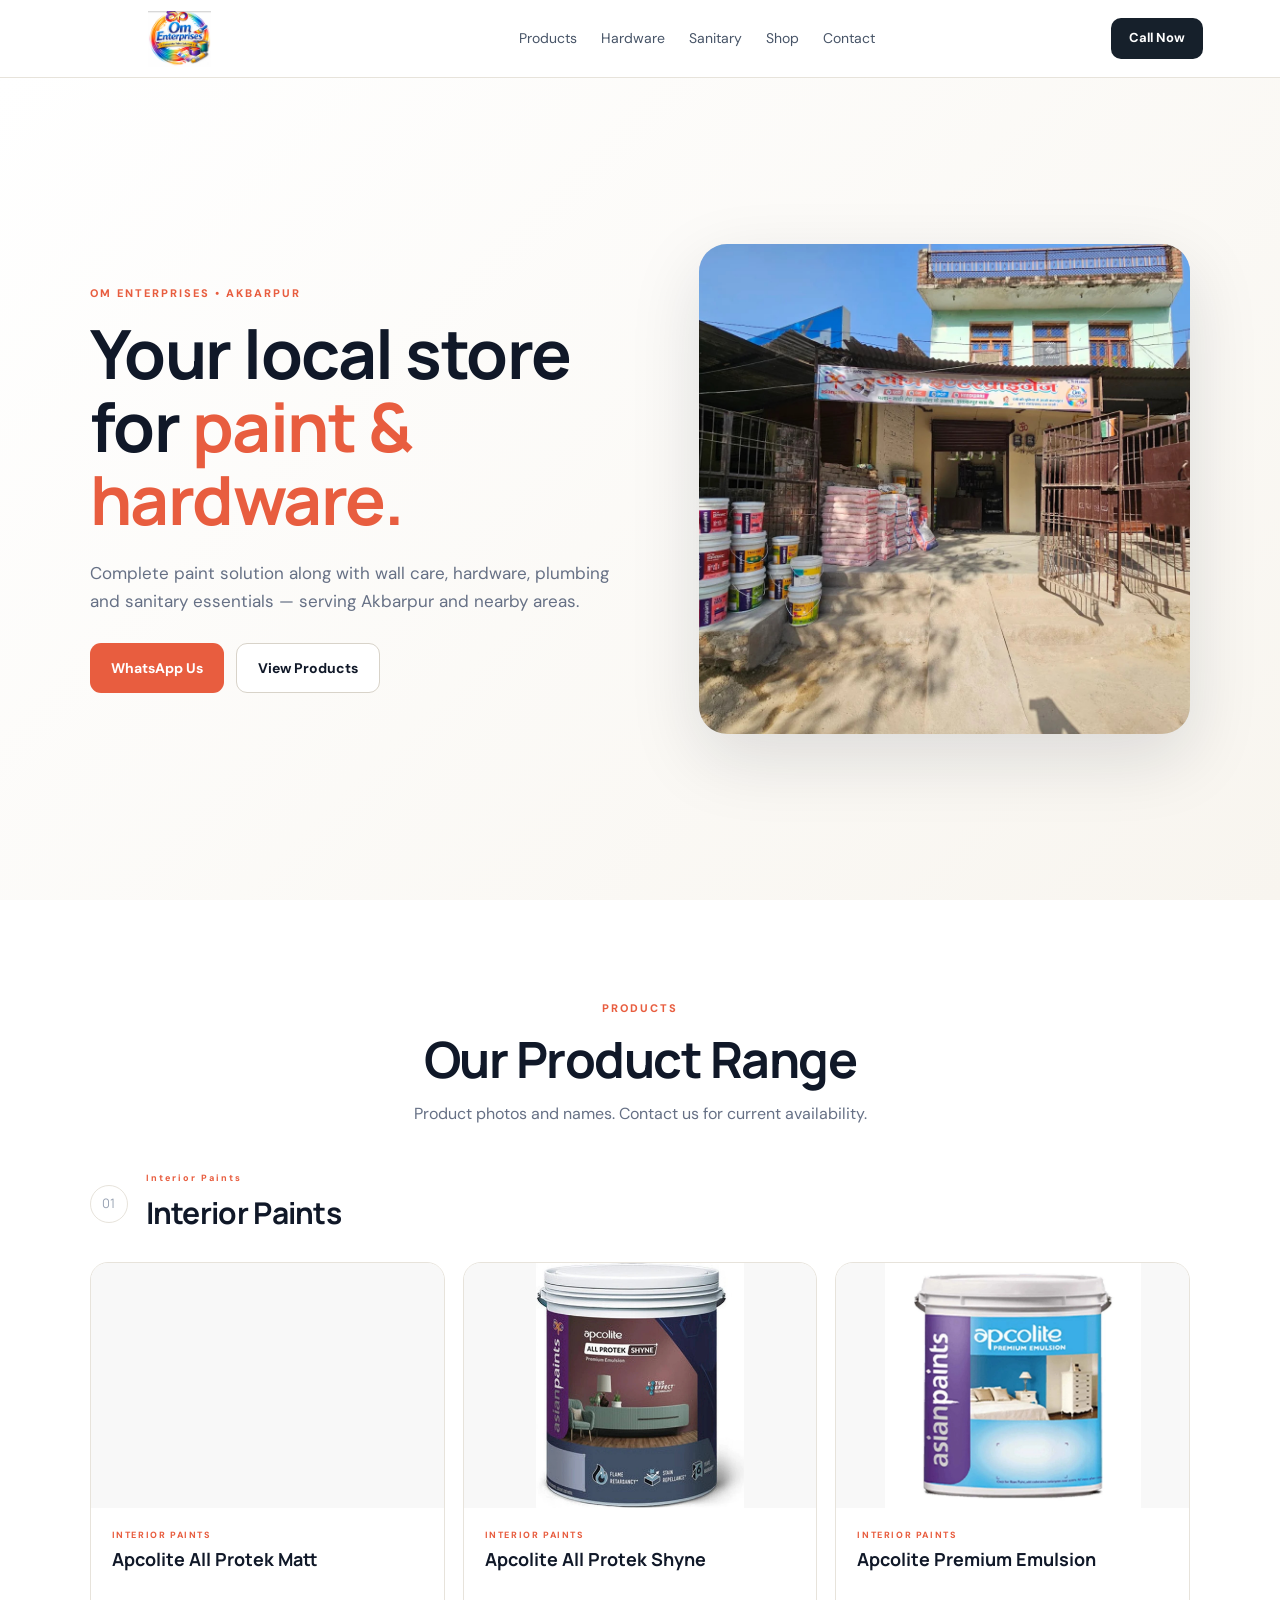
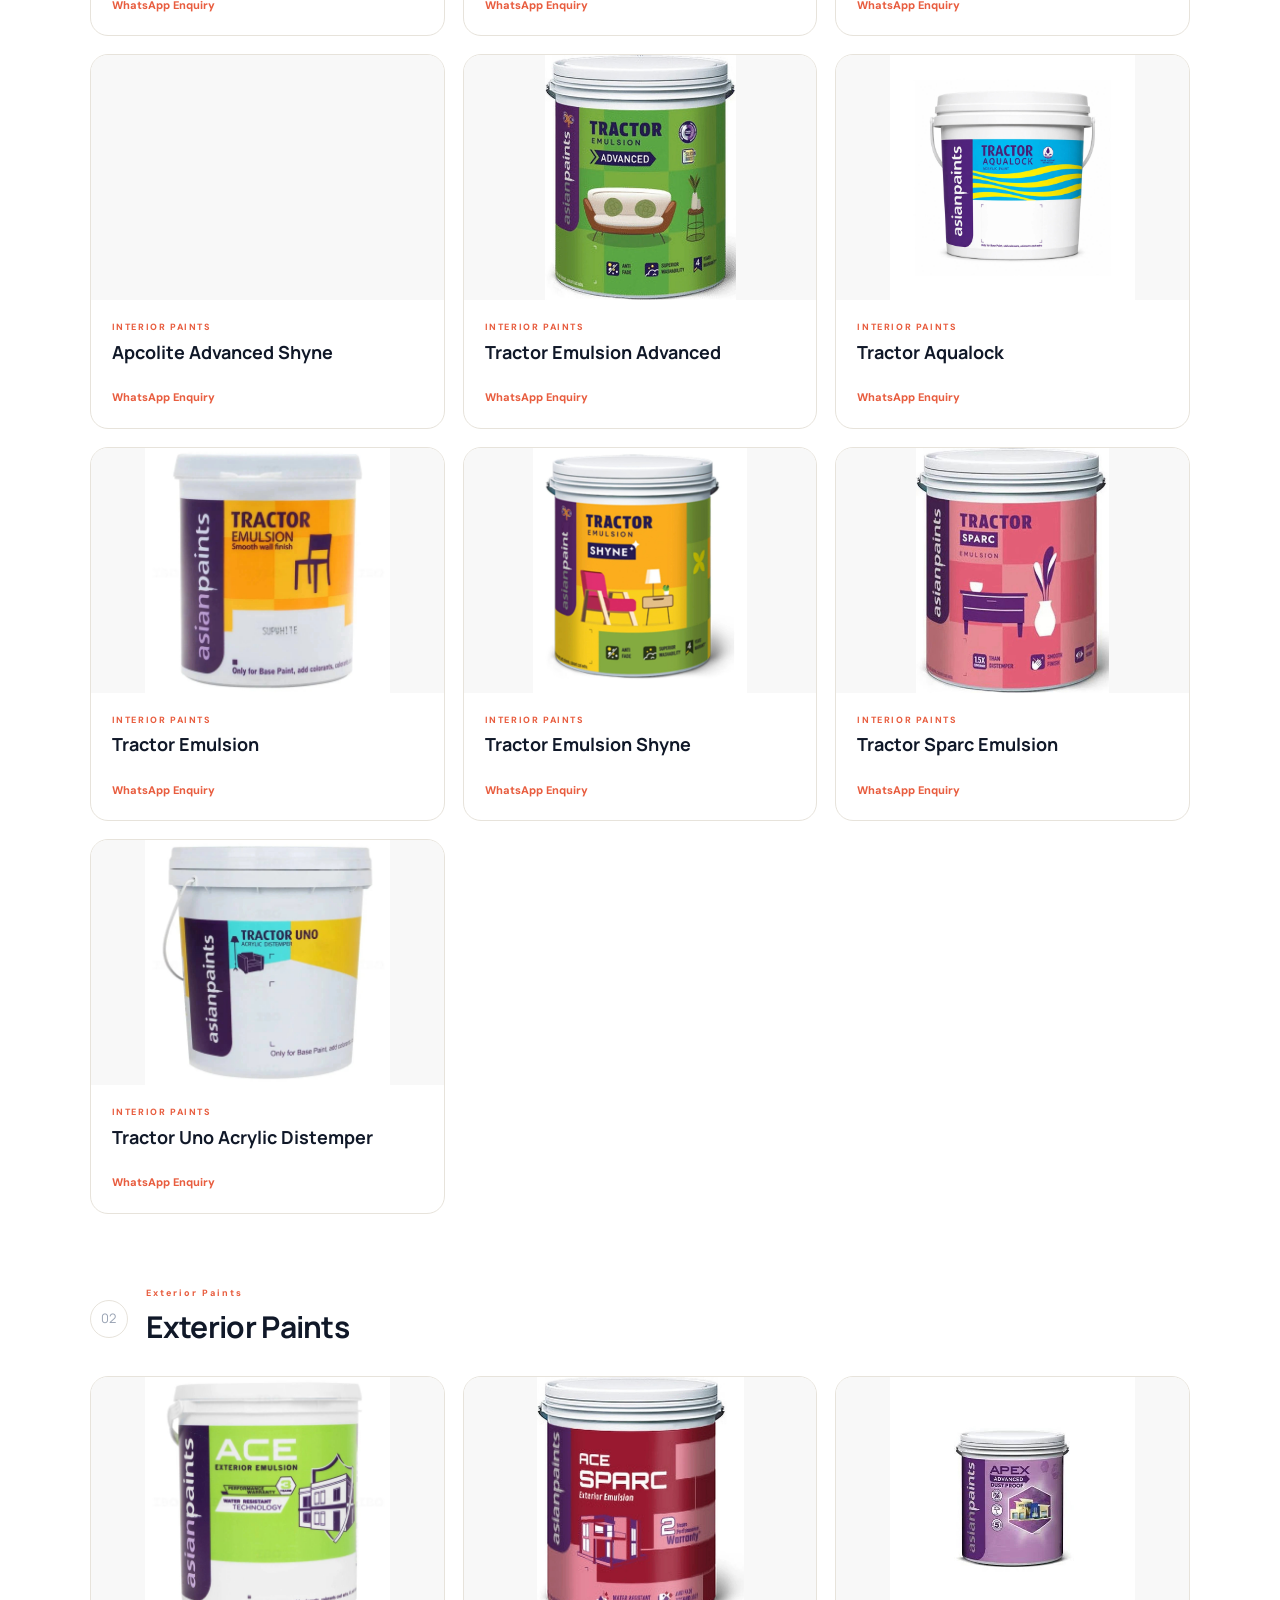
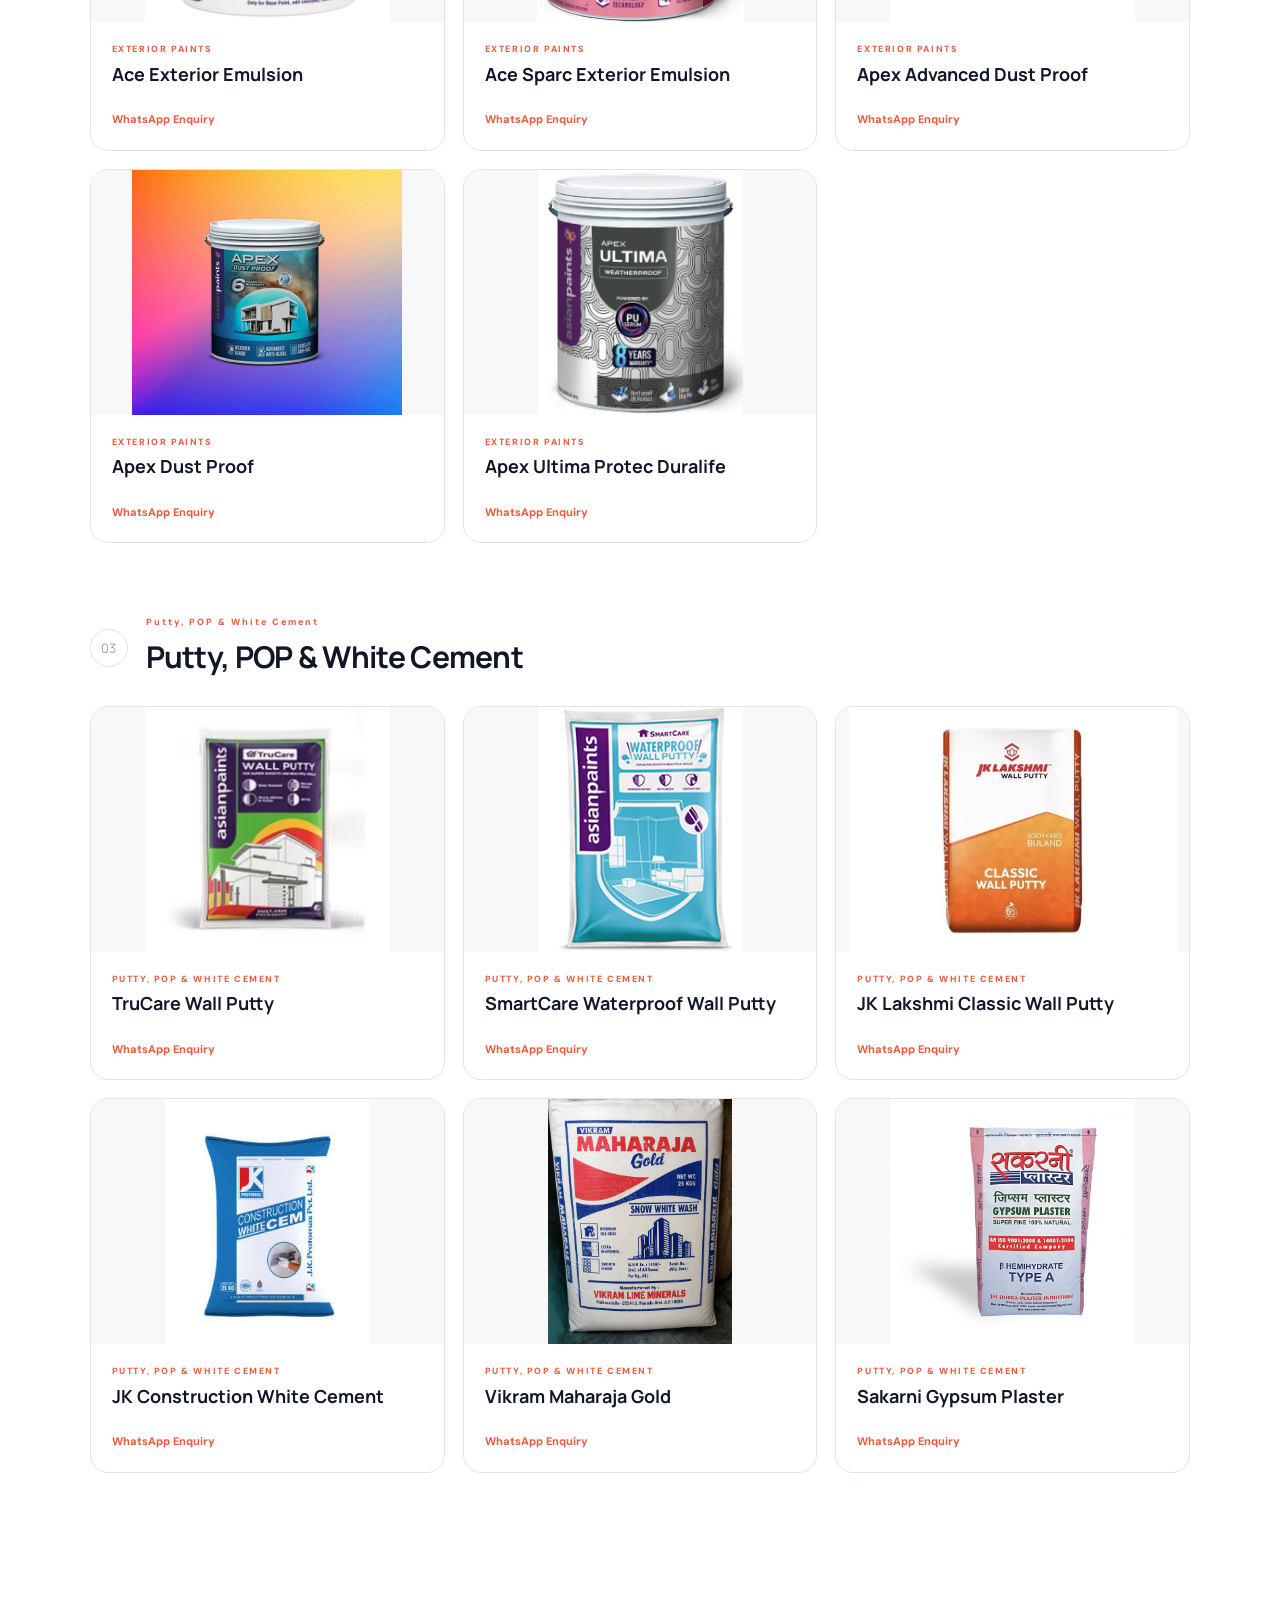
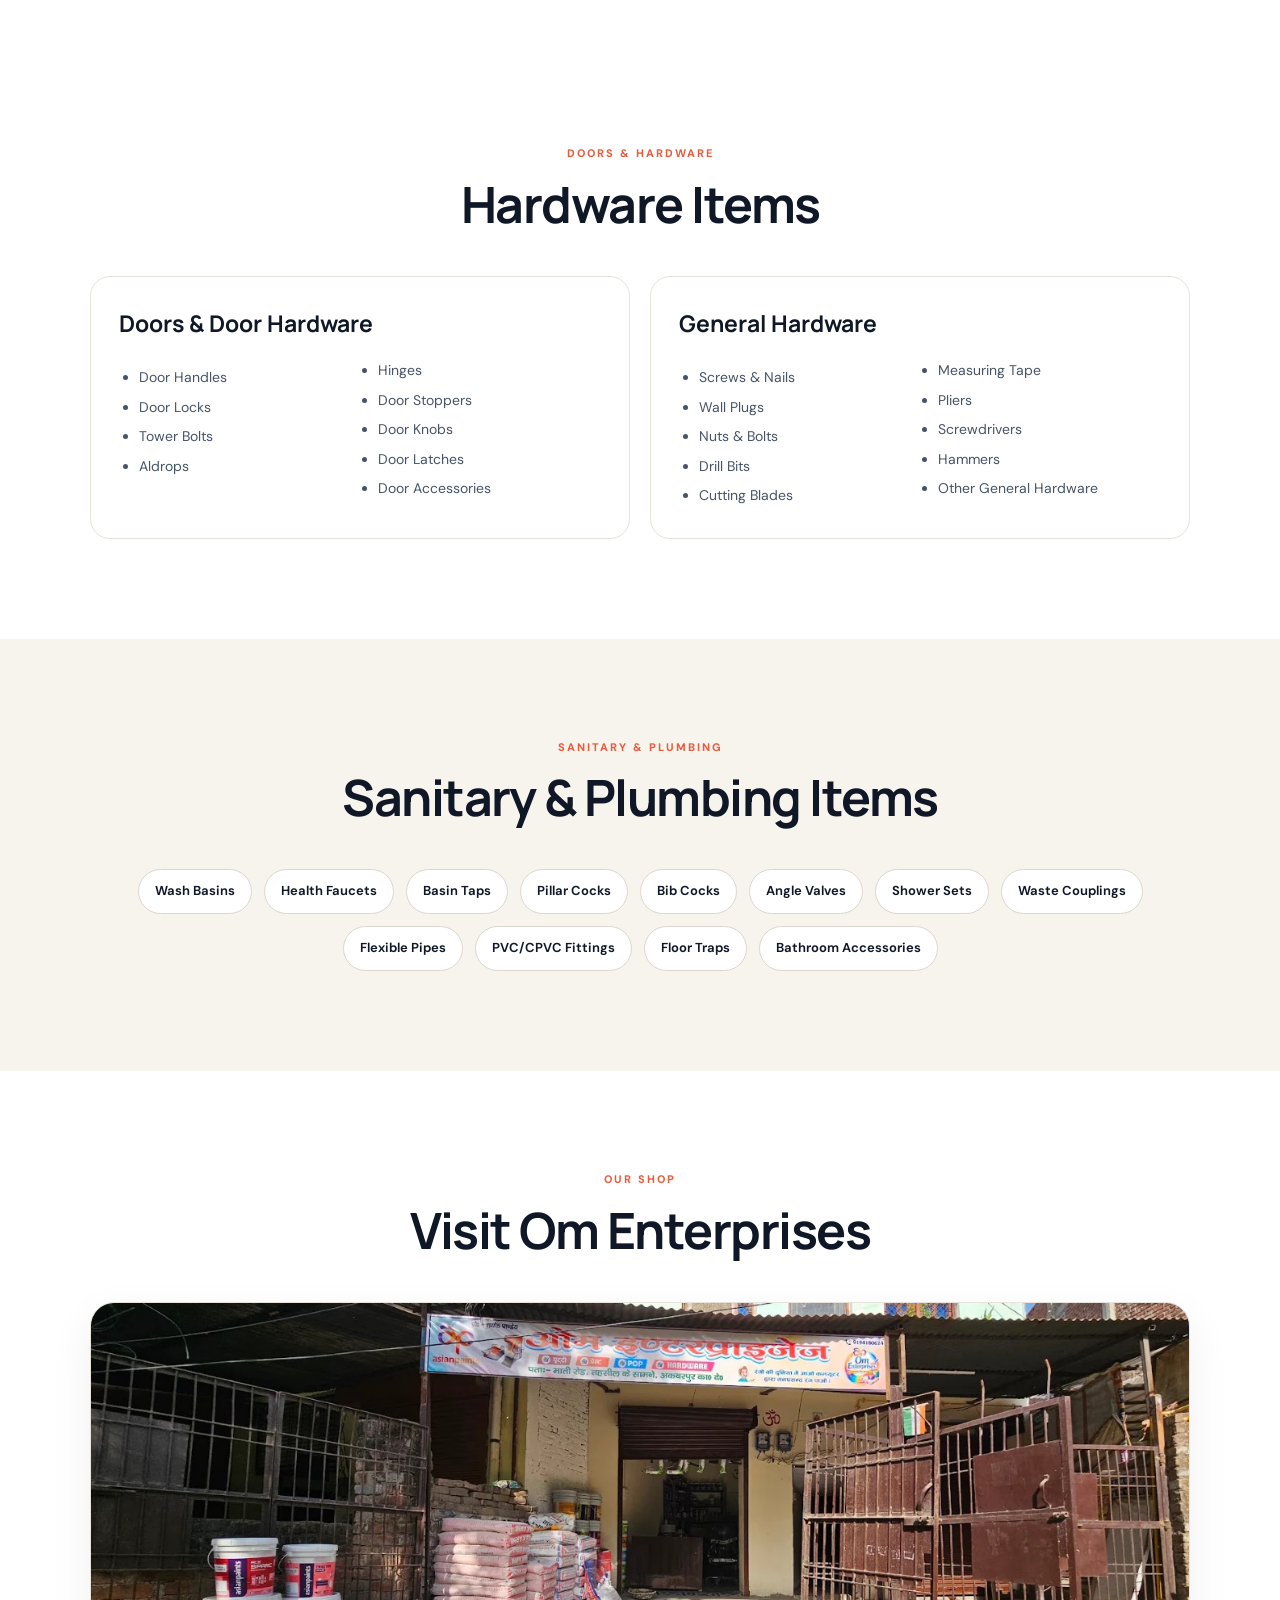
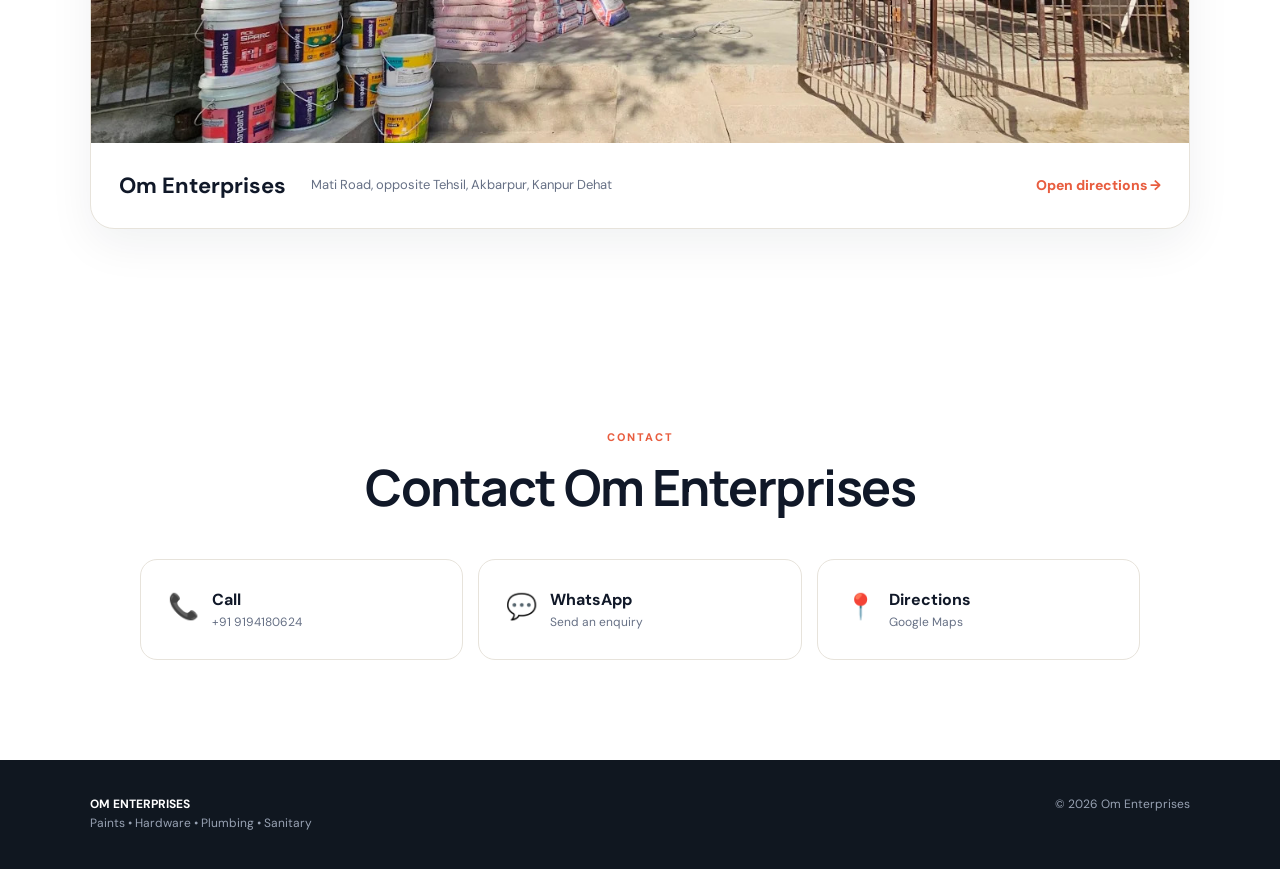
==== index.html @ 8930b186 "Connect product cards to uploaded images" ====
<!doctype html><html lang="en"><head><meta charset="utf-8"><meta name="viewport" content="width=device-width,initial-scale=1"><meta name="google-site-verification" content="L_8VpmONOlOom4Tx-sQl0shjpQ8elI20Q0F2f2z7LuY"><title>Om Enterprises | Paints & Hardware in Akbarpur</title><meta name="description" content="Om Enterprises, Mati Road opposite Tehsil, Akbarpur, Kanpur Dehat. Paints, wall putty, POP, white cement, doors, hardware, plumbing and sanitary items."><link rel="icon" href="assets/logo.png"><link rel="stylesheet" href="style.css"><script type="application/ld+json">{"@context":"https://schema.org","@type":"HardwareStore","name":"Om Enterprises","telephone":"+919194180624","address":{"@type":"PostalAddress","streetAddress":"Mati Road, opposite Tehsil","addressLocality":"Akbarpur","addressRegion":"Uttar Pradesh","addressCountry":"IN"}}</script></head><body><header class="navbar"><a class="brand" href="#home"><img src="assets/logo.png" alt="Om Enterprises"></a><nav><a href="#products">Products</a><a href="#hardware">Hardware</a><a href="#sanitary">Sanitary</a><a href="#gallery">Shop</a><a href="#contact">Contact</a></nav><a class="nav-btn" href="tel:+919194180624">Call Now</a></header><main><section id="home" class="hero"><div class="hero-copy"><p class="eyebrow">OM ENTERPRISES • AKBARPUR</p><h1>Your local store for <span>paint & hardware.</span></h1><p class="hero-text">Complete paint solution along with wall care, hardware, plumbing and sanitary essentials — serving Akbarpur and nearby areas.</p><div class="actions"><a class="btn primary" href="https://wa.me/919194180624?text=Hello%20Om%20Enterprises%2C%20I%20want%20to%20make%20an%20enquiry.">WhatsApp Us</a><a class="btn secondary" href="#products">View Products</a></div></div><div class="hero-photo"><img src="assets/shop.jpg" alt="Om Enterprises shop on Mati Road, Akbarpur"></div></section><section id="products" class="section"><div class="section-heading"><p class="eyebrow">PRODUCTS</p><h2>Our Product Range</h2><p>Product photos and names. Contact us for current availability.</p></div><div id="catalog"></div></section><section id="hardware" class="section list-section"><div class="section-heading"><p class="eyebrow">DOORS & HARDWARE</p><h2>Hardware Items</h2></div><div class="list-grid"><div><h3>Doors & Door Hardware</h3><ul><li>Door Handles</li><li>Door Locks</li><li>Tower Bolts</li><li>Aldrops</li><li>Hinges</li><li>Door Stoppers</li><li>Door Knobs</li><li>Door Latches</li><li>Door Accessories</li></ul></div><div><h3>General Hardware</h3><ul><li>Screws & Nails</li><li>Wall Plugs</li><li>Nuts & Bolts</li><li>Drill Bits</li><li>Cutting Blades</li><li>Measuring Tape</li><li>Pliers</li><li>Screwdrivers</li><li>Hammers</li><li>Other General Hardware</li></ul></div></div></section><section id="sanitary" class="section list-section alt"><div class="section-heading"><p class="eyebrow">SANITARY & PLUMBING</p><h2>Sanitary & Plumbing Items</h2></div><div class="chip-list"><span>Wash Basins</span><span>Health Faucets</span><span>Basin Taps</span><span>Pillar Cocks</span><span>Bib Cocks</span><span>Angle Valves</span><span>Shower Sets</span><span>Waste Couplings</span><span>Flexible Pipes</span><span>PVC/CPVC Fittings</span><span>Floor Traps</span><span>Bathroom Accessories</span></div></section><section id="gallery" class="section"><div class="section-heading"><p class="eyebrow">OUR SHOP</p><h2>Visit Om Enterprises</h2></div><div class="gallery-card"><img src="assets/shop.jpg" alt="Om Enterprises shop"><div class="gallery-info"><h3>Om Enterprises</h3><p>Mati Road, opposite Tehsil, Akbarpur, Kanpur Dehat</p><a class="text-link" href="https://www.google.com/maps/search/?api=1&query=Om%20Enterprises%20Mati%20Road%20Akbarpur%20Kanpur%20Dehat">Open directions →</a></div></div></section><section id="contact" class="section contact"><div class="section-heading"><p class="eyebrow">CONTACT</p><h2>Contact Om Enterprises</h2></div><div class="contact-grid"><a href="tel:+919194180624"><span>📞</span><b>Call</b><small>+91 9194180624</small></a><a href="https://wa.me/919194180624"><span>💬</span><b>WhatsApp</b><small>Send an enquiry</small></a><a href="https://www.google.com/maps/search/?api=1&query=Om%20Enterprises%20Mati%20Road%20Akbarpur%20Kanpur%20Dehat"><span>📍</span><b>Directions</b><small>Google Maps</small></a></div></section></main><footer><div><strong>OM ENTERPRISES</strong><p>Paints • Hardware • Plumbing • Sanitary</p></div><p>© <span id="year"></span> Om Enterprises</p></footer><script>const phone='919194180624';const data=[['Interior Paints',[['Apcolite All Protek Matt',null],['Apcolite All Protek Shyne','Apcolite All Protek Shyne.jpg'],['Apcolite Premium Emulsion','Apcolite Premium.jpg'],['Apcolite Advanced Shyne',null],['Tractor Emulsion Advanced','Tractor Advanced.jpg'],['Tractor Aqualock','Tractor Aqualock .jpg'],['Tractor Emulsion','Tractor Emulsion.jpg'],['Tractor Emulsion Shyne','Tractor Shyne.jpg'],['Tractor Sparc Emulsion','Tractor Sparc.jpg'],['Tractor Uno Acrylic Distemper','Tractor UNO.jpg']]],['Exterior Paints',[['Ace Exterior Emulsion','Ace Exterior.jpg'],['Ace Sparc Exterior Emulsion','Ace Sparc.jpg'],['Apex Advanced Dust Proof','Apex Advanced (Dust Proof).jpg'],['Apex Dust Proof','Apex Shyne.jpg'],['Apex Ultima Protec Duralife','Apex Ultima.jpg']]],['Putty, POP & White Cement',[['TruCare Wall Putty','Asian Normal.jpg'],['SmartCare Waterproof Wall Putty','Asian Waterproof.jpg'],['JK Lakshmi Classic Wall Putty','J K Laxmi.jpg'],['JK Construction White Cement','J K Protomax White Cem.jpg'],['Vikram Maharaja Gold','Maharaja White Cem.jpg'],['Sakarni Gypsum Plaster','Sakarni POP.jpg']]]];document.getElementById('catalog').innerHTML=data.map((g,gi)=>`<div class="category-block"><div class="category-title"><span>0${gi+1}</span><div><p class="eyebrow">${g[0]}</p><h3>${g[0]}</h3></div></div><div class="catalog-grid">${g[1].map(([name,file])=>{const image=file?`style="background-image:url('assets/products/${encodeURIComponent(file).replace(/%2F/g,'/') }');background-size:contain;background-position:center;background-repeat:no-repeat;"`:'';return `<article class="catalog-card"><div class="product-image ${file?'':'no-photo'}" ${image}></div><div class="catalog-body"><span class="product-tag">${g[0]}</span><h3>${name}</h3><div class="product-bottom"><a href="https://wa.me/${phone}?text=Hello%20Om%20Enterprises%2C%20I%20want%20to%20enquire%20about%20${encodeURIComponent(name)}">WhatsApp Enquiry</a></div></div></article>`}).join('')}</div></div>`).join('');document.getElementById('year').textContent=new Date().getFullYear();</script></body></html>
---- style.css ----
@import url('https://fonts.googleapis.com/css2?family=DM+Sans:wght@400;500;600;700&family=Manrope:wght@700;800&display=swap');
:root{--ink:#101828;--muted:#667085;--cream:#f7f4ee;--white:#fff;--accent:#e85d3f;--dark:#16202b;--line:#e7e3db}*{box-sizing:border-box;margin:0;padding:0}html{scroll-behavior:smooth}body{font-family:'DM Sans',sans-serif;color:var(--ink);background:#fff;line-height:1.6}a{text-decoration:none;color:inherit}.navbar{height:78px;display:flex;align-items:center;justify-content:space-between;padding:0 6%;border-bottom:1px solid var(--line);background:#fff;position:sticky;top:0;z-index:20}.brand img{width:205px;height:56px;object-fit:contain;display:block}.navbar nav{display:flex;gap:24px;font-size:14px;color:#475467}.navbar nav a:hover{color:var(--accent)}.nav-btn{padding:10px 18px;border-radius:10px;background:var(--dark);color:#fff;font-weight:700;font-size:13px}.hero{min-height:calc(100vh - 78px);padding:6.5% 7%;display:grid;grid-template-columns:1.05fr .95fr;align-items:center;gap:6%;background:linear-gradient(135deg,#fff 0%,#f8f5ef 100%)}.eyebrow{font-size:11px;font-weight:800;letter-spacing:2px;color:var(--accent);margin-bottom:14px}.hero h1,.section h2,.cta h2,.map-qr h2{font-family:Manrope,sans-serif;line-height:1.08;letter-spacing:-1.5px}.hero h1{font-size:clamp(42px,5.3vw,70px);max-width:700px}.hero h1 span{color:var(--accent)}.hero-text{max-width:600px;color:var(--muted);margin:24px 0 28px;font-size:17px}.actions{display:flex;gap:12px;flex-wrap:wrap}.btn{display:inline-flex;align-items:center;justify-content:center;padding:13px 21px;border-radius:11px;font-weight:700;font-size:14px}.primary{background:var(--accent);color:#fff}.secondary{border:1px solid #d8d3c9;background:#fff}.trust-row{display:flex;gap:20px;flex-wrap:wrap;margin-top:28px;color:#667085;font-size:12px}.hero-photo{height:490px;border-radius:28px;overflow:hidden;position:relative;background:#ddd;box-shadow:0 24px 70px #10182820}.hero-photo img{width:100%;height:100%;object-fit:cover}.photo-badge{position:absolute;left:20px;right:20px;bottom:20px;padding:15px 18px;border-radius:15px;background:#16202bdd;color:#fff;backdrop-filter:blur(8px)}.photo-badge strong{display:block;font-size:15px}.photo-badge span{display:block;font-size:12px;color:#d0d5dd;margin-top:2px}.section{padding:100px 7%}.section-heading{text-align:center;max-width:680px;margin:0 auto 45px}.section h2,.map-qr h2{font-size:clamp(32px,4vw,50px);margin-bottom:15px}.section-heading>p:last-child{color:var(--muted)}.category-block{max-width:1200px;margin:0 auto 72px}.category-title{display:flex;align-items:center;gap:18px;margin-bottom:25px}.category-title>span{font-family:Manrope,sans-serif;font-size:13px;color:#98a2b3;border:1px solid var(--line);border-radius:50%;width:38px;height:38px;display:grid;place-items:center}.category-title .eyebrow{margin:0 0 3px;font-size:9px}.category-title h3{font-family:Manrope,sans-serif;font-size:30px;letter-spacing:-.7px}.catalog-grid{display:grid;grid-template-columns:repeat(3,1fr);gap:18px}.catalog-card{border:1px solid var(--line);border-radius:18px;background:#fff;overflow:hidden;transition:.25s;display:flex;flex-direction:column}.catalog-card:hover{transform:translateY(-4px);box-shadow:0 14px 35px #10182812}.product-image{height:245px;background-color:#f8f8f8;background-image:url('assets/products.jpg');background-repeat:no-repeat;background-size:300% 600%;background-position:center;}.sprite-1{background-position:0 0}.sprite-2{background-position:50% 0}.sprite-3{background-position:100% 0}.sprite-4{background-position:0 20%}.sprite-5{background-position:50% 20%}.sprite-6{background-position:100% 20%}.sprite-7{background-position:0 40%}.sprite-8{background-position:50% 40%}.sprite-9{background-position:100% 40%}.sprite-10{background-position:0 60%}.sprite-11{background-position:50% 60%}.sprite-12{background-position:100% 60%}.sprite-13{background-position:0 80%}.sprite-14{background-position:50% 80%}.sprite-15{background-position:100% 80%}.sprite-16{background-position:0 100%}.sprite-17{background-position:50% 100%}.sprite-18{background-position:100% 100%}.catalog-body{padding:20px 21px 21px;display:flex;flex-direction:column;flex:1}.product-tag{font-size:9px;text-transform:uppercase;letter-spacing:1.6px;color:var(--accent);font-weight:800}.catalog-body h3{font-family:Manrope,sans-serif;font-size:18px;line-height:1.2;margin:7px 0 9px}.catalog-body p{color:var(--muted);font-size:13px;line-height:1.55}.product-bottom{display:flex;justify-content:space-between;align-items:end;gap:12px;margin-top:auto;padding-top:17px}.product-bottom strong{font-size:12px;line-height:1.35}.product-bottom a{font-size:11px;font-weight:800;color:var(--accent);white-space:nowrap}.no-photo{min-height:240px}.catalog-icon{font-size:38px;padding:25px 21px 0}.catalog-note{max-width:1200px;margin:-35px auto 0;color:#98a2b3;font-size:11px;text-align:center}.list-section{background:#fff}.list-section.alt{background:var(--cream);max-width:none}.list-grid{max-width:1200px;margin:auto;display:grid;grid-template-columns:1fr 1fr;gap:20px}.list-grid>div{background:#fff;border:1px solid var(--line);border-radius:20px;padding:28px}.list-grid h3{font-family:Manrope,sans-serif;font-size:23px;margin-bottom:18px}.list-grid ul{margin:0;padding-left:20px;columns:2}.list-grid li{margin:7px 0;color:#475467;font-size:14px}.chip-list{max-width:1050px;margin:auto;display:flex;flex-wrap:wrap;justify-content:center;gap:12px}.chip-list span{background:#fff;border:1px solid #ddd6ce;border-radius:999px;padding:11px 16px;font-weight:650;font-size:13px}.gallery-card{max-width:1100px;margin:auto;border-radius:24px;overflow:hidden;border:1px solid var(--line);background:#fff;box-shadow:0 15px 45px #10182810}.gallery-card img{width:100%;height:440px;display:block;object-fit:cover}.gallery-info{padding:25px 28px;display:flex;align-items:center;justify-content:space-between;gap:25px}.gallery-info h3{font-size:22px}.gallery-info p{color:var(--muted);font-size:13px;flex:1}.text-link{font-weight:800;color:var(--accent);font-size:14px;white-space:nowrap}.about{background:var(--cream);display:grid;grid-template-columns:1fr 1fr;gap:8%;align-items:center}.about>div:first-child p:not(.eyebrow){color:var(--muted);max-width:580px;margin:20px 0}.info-card{background:#fff;border-radius:22px;padding:10px 28px;box-shadow:0 15px 45px #1018280d}.info-card>div{display:flex;gap:18px;padding:22px 0;border-bottom:1px solid var(--line)}.info-card>div:last-child{border:0}.info-card span{font-size:23px}.info-card p{color:var(--muted);font-size:13px;margin-top:3px}.map-qr{margin:0 7% 100px;padding:55px 6%;border-radius:26px;background:#f5f7fa;display:flex;align-items:center;justify-content:space-between;gap:35px}.map-qr>div:first-child{max-width:650px}.map-qr p:not(.eyebrow){color:var(--muted);margin:12px 0 22px}.qr-card{background:#fff;padding:14px;border-radius:18px;box-shadow:0 12px 30px #10182812}.qr-card img{width:210px;height:210px;object-fit:contain;display:block}.cta{margin:0 7% 100px;padding:55px 6%;border-radius:26px;background:var(--dark);color:#fff;display:flex;align-items:center;justify-content:space-between;gap:30px}.cta h2{font-size:42px}.cta p:not(.eyebrow){color:#b9c2cf;margin-top:10px}.light{background:#fff;color:var(--dark)}.contact-grid{display:grid;grid-template-columns:repeat(3,1fr);gap:15px;max-width:1000px;margin:auto}.contact-grid a{border:1px solid var(--line);padding:27px;border-radius:17px;display:grid;grid-template-columns:auto 1fr;column-gap:13px}.contact-grid span{grid-row:span 2;font-size:25px}.contact-grid small{color:var(--muted);font-size:12px}footer{background:#101720;color:#fff;padding:35px 7%;display:flex;justify-content:space-between;gap:20px;font-size:12px}footer p{color:#98a2b3}.mobile-bar{display:none}@media(max-width:850px){.navbar{padding:0 5%;height:68px}.brand img{width:175px;height:50px}.navbar nav,.nav-btn{display:none}.hero{grid-template-columns:1fr;padding:55px 6%;min-height:auto}.hero h1{font-size:44px}.hero-photo{height:360px}.section{padding:70px 6%}.catalog-grid{grid-template-columns:1fr 1fr}.list-grid{grid-template-columns:1fr}.list-grid ul{grid-template-columns:1fr 1fr}.about{grid-template-columns:1fr}.gallery-card img{height:330px}.gallery-info{display:block}.gallery-info p{margin:10px 0 14px}.map-qr{margin:0 6% 70px;display:block}.qr-card{width:max-content;margin:25px auto 0}.cta{margin:0 6% 70px;display:block}.cta .btn{margin-top:25px}.contact-grid{grid-template-columns:1fr}footer{padding-bottom:75px;display:block}footer>p{margin-top:15px}}@media(max-width:520px){.brand img{width:160px}.hero h1{font-size:38px}.hero-text{font-size:15px}.trust-row{display:grid;gap:7px}.catalog-grid{grid-template-columns:1fr}.list-grid ul{grid-template-columns:1fr}.hero-photo{height:300px}.gallery-card img{height:250px}.map-qr h2{font-size:34px}.qr-card img{width:180px;height:180px}.cta h2{font-size:34px}.category-title h3{font-size:25px}.product-image{height:270px}}
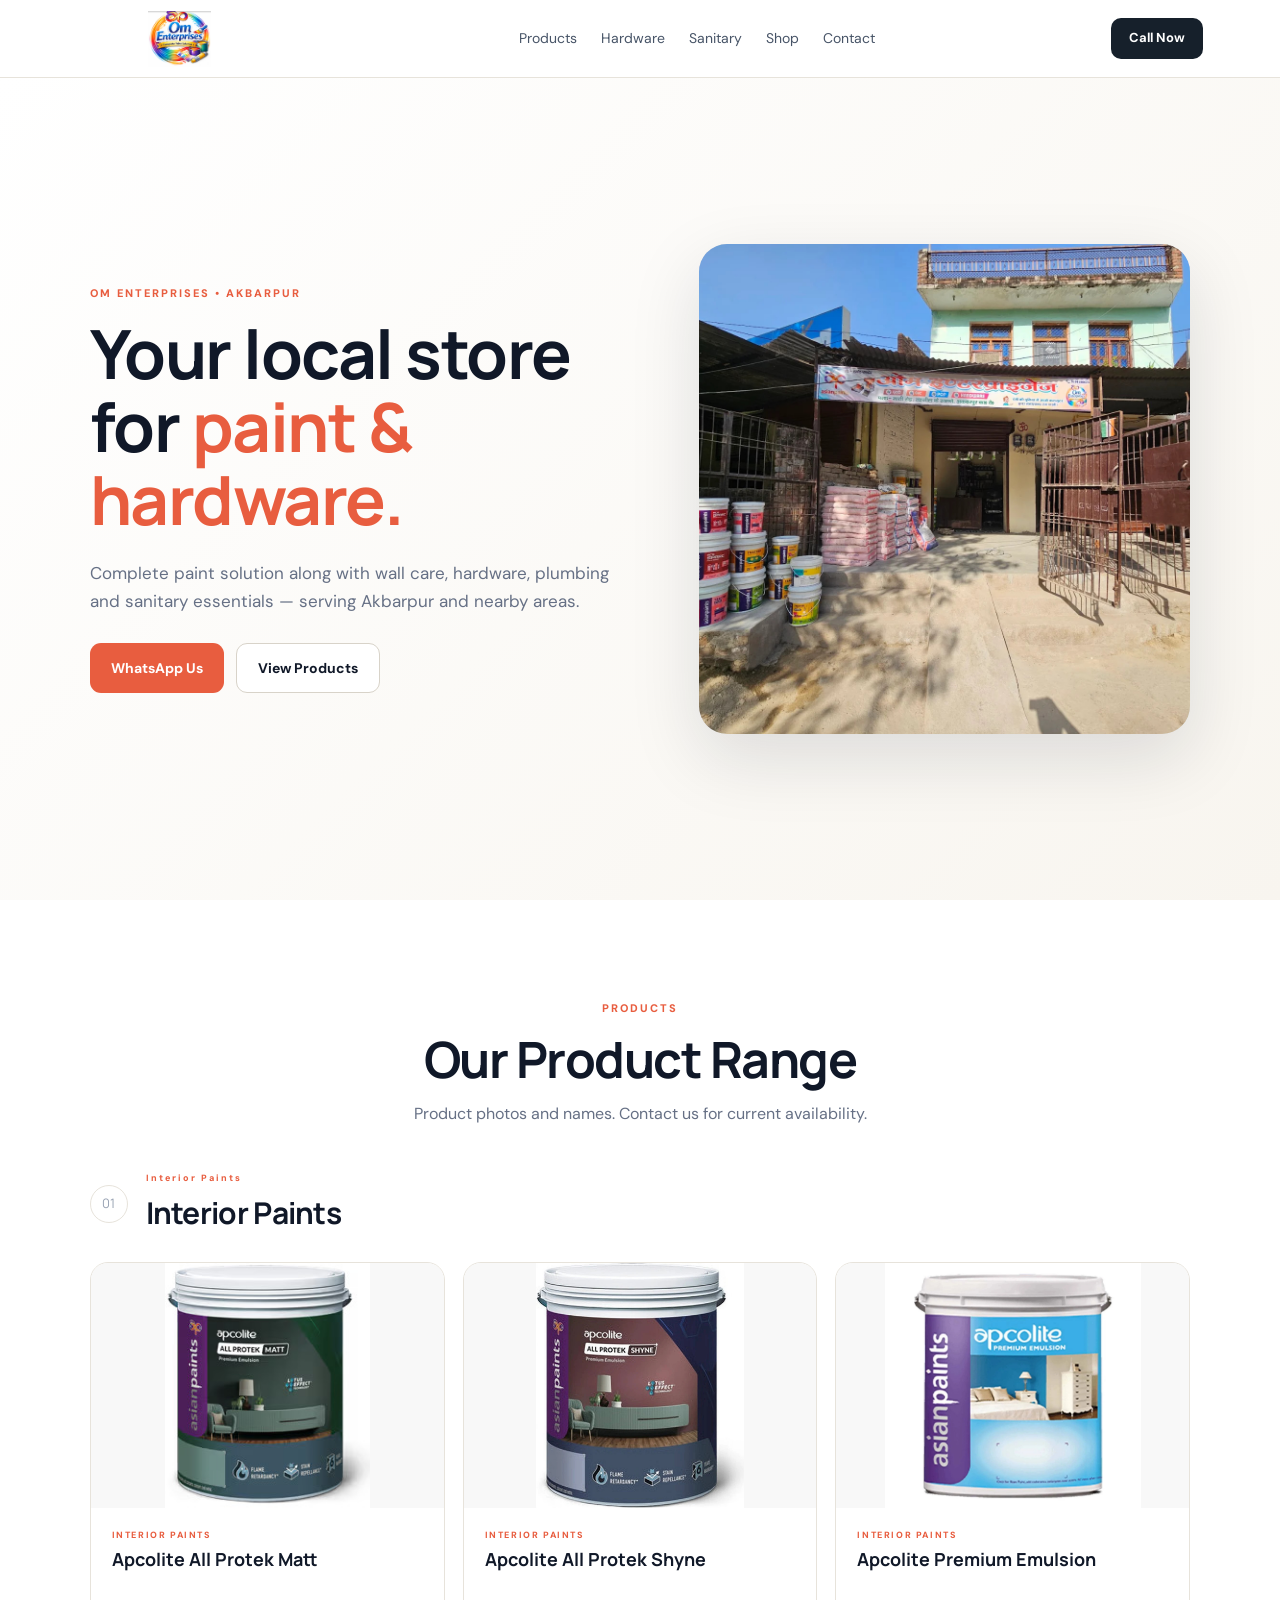
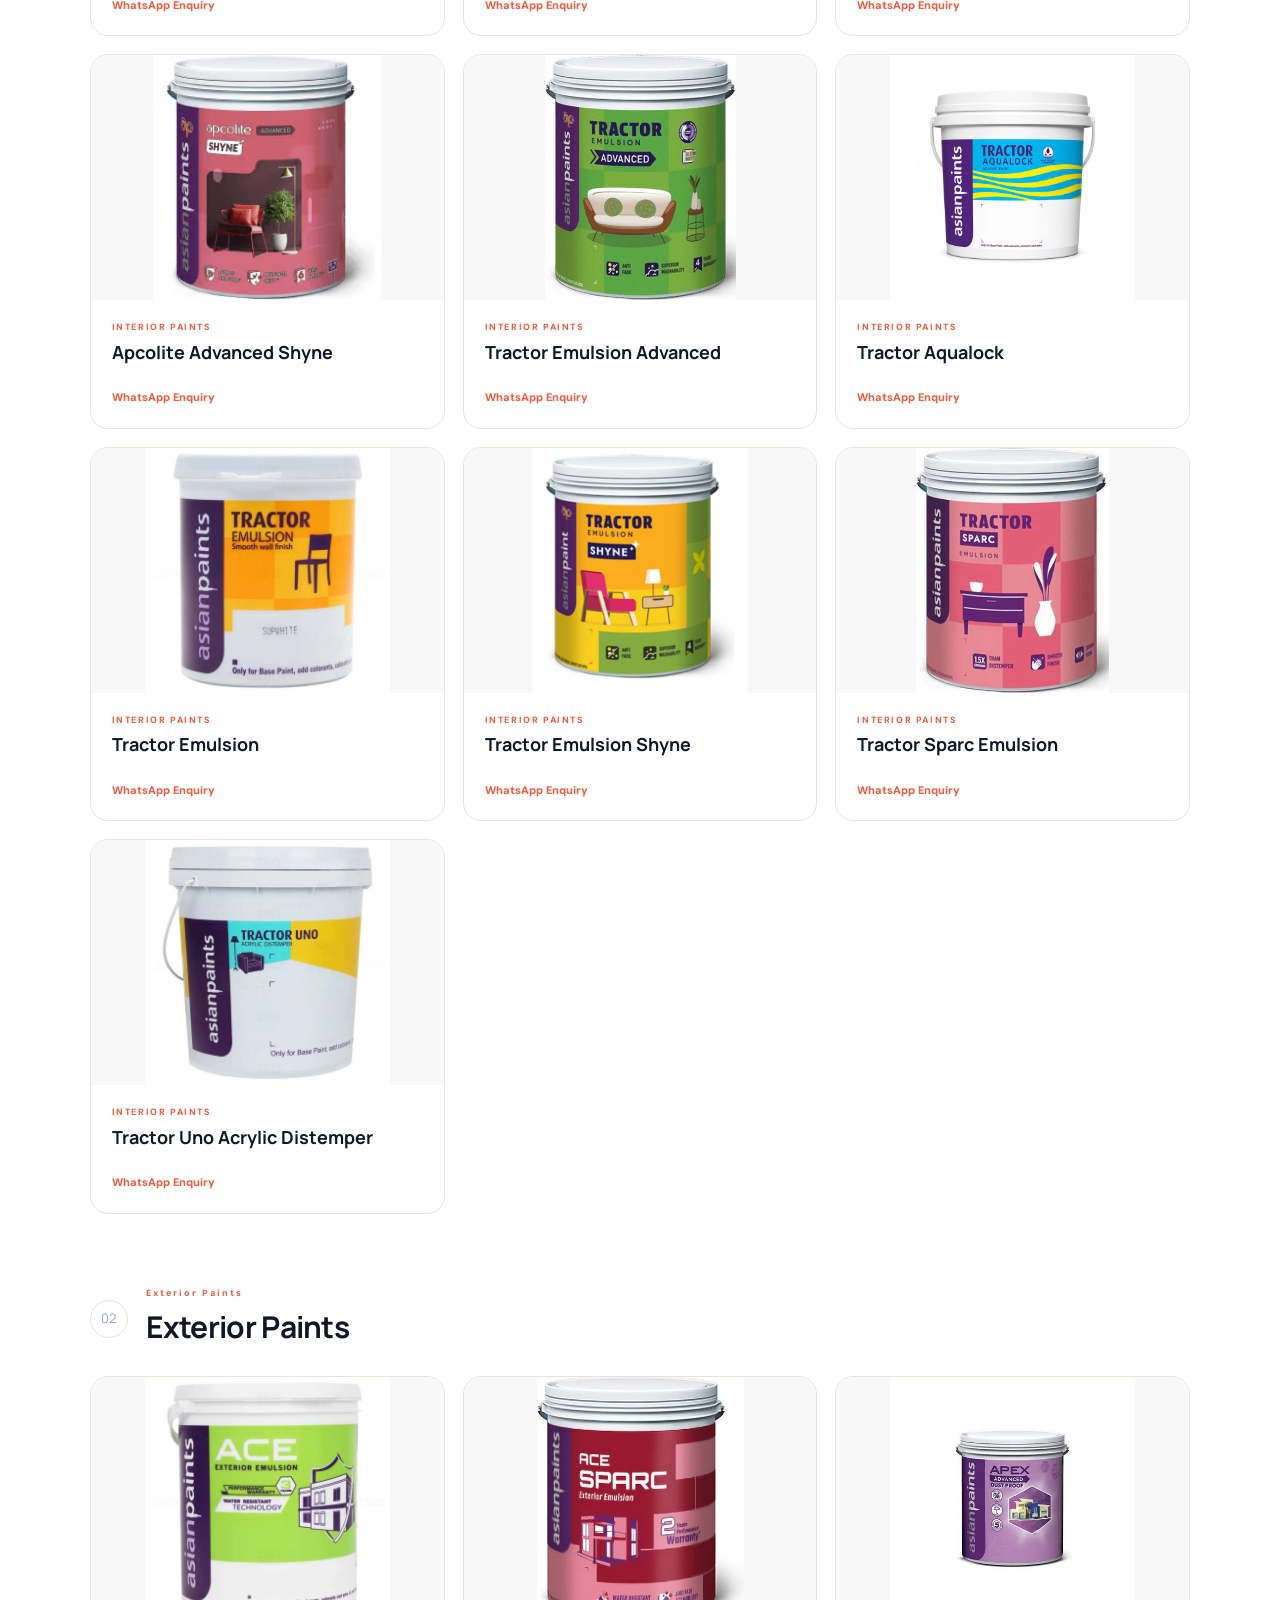
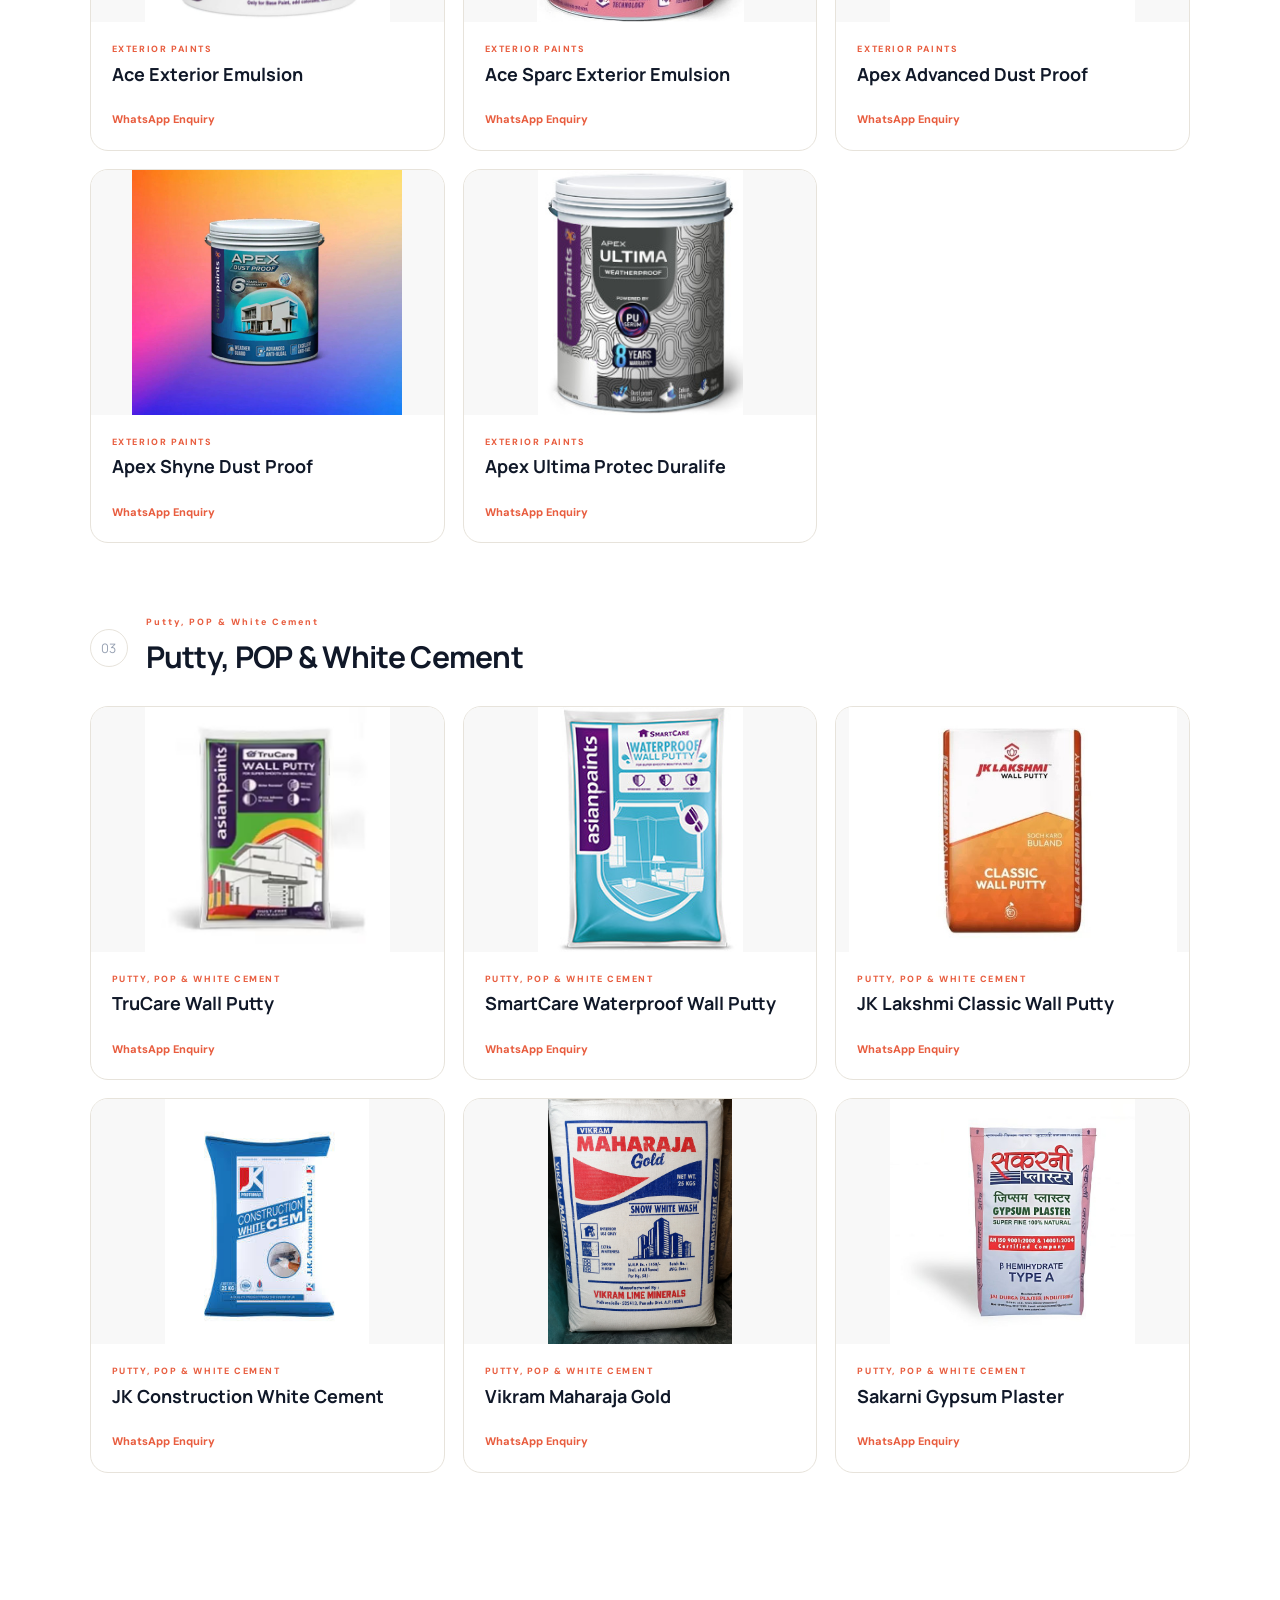
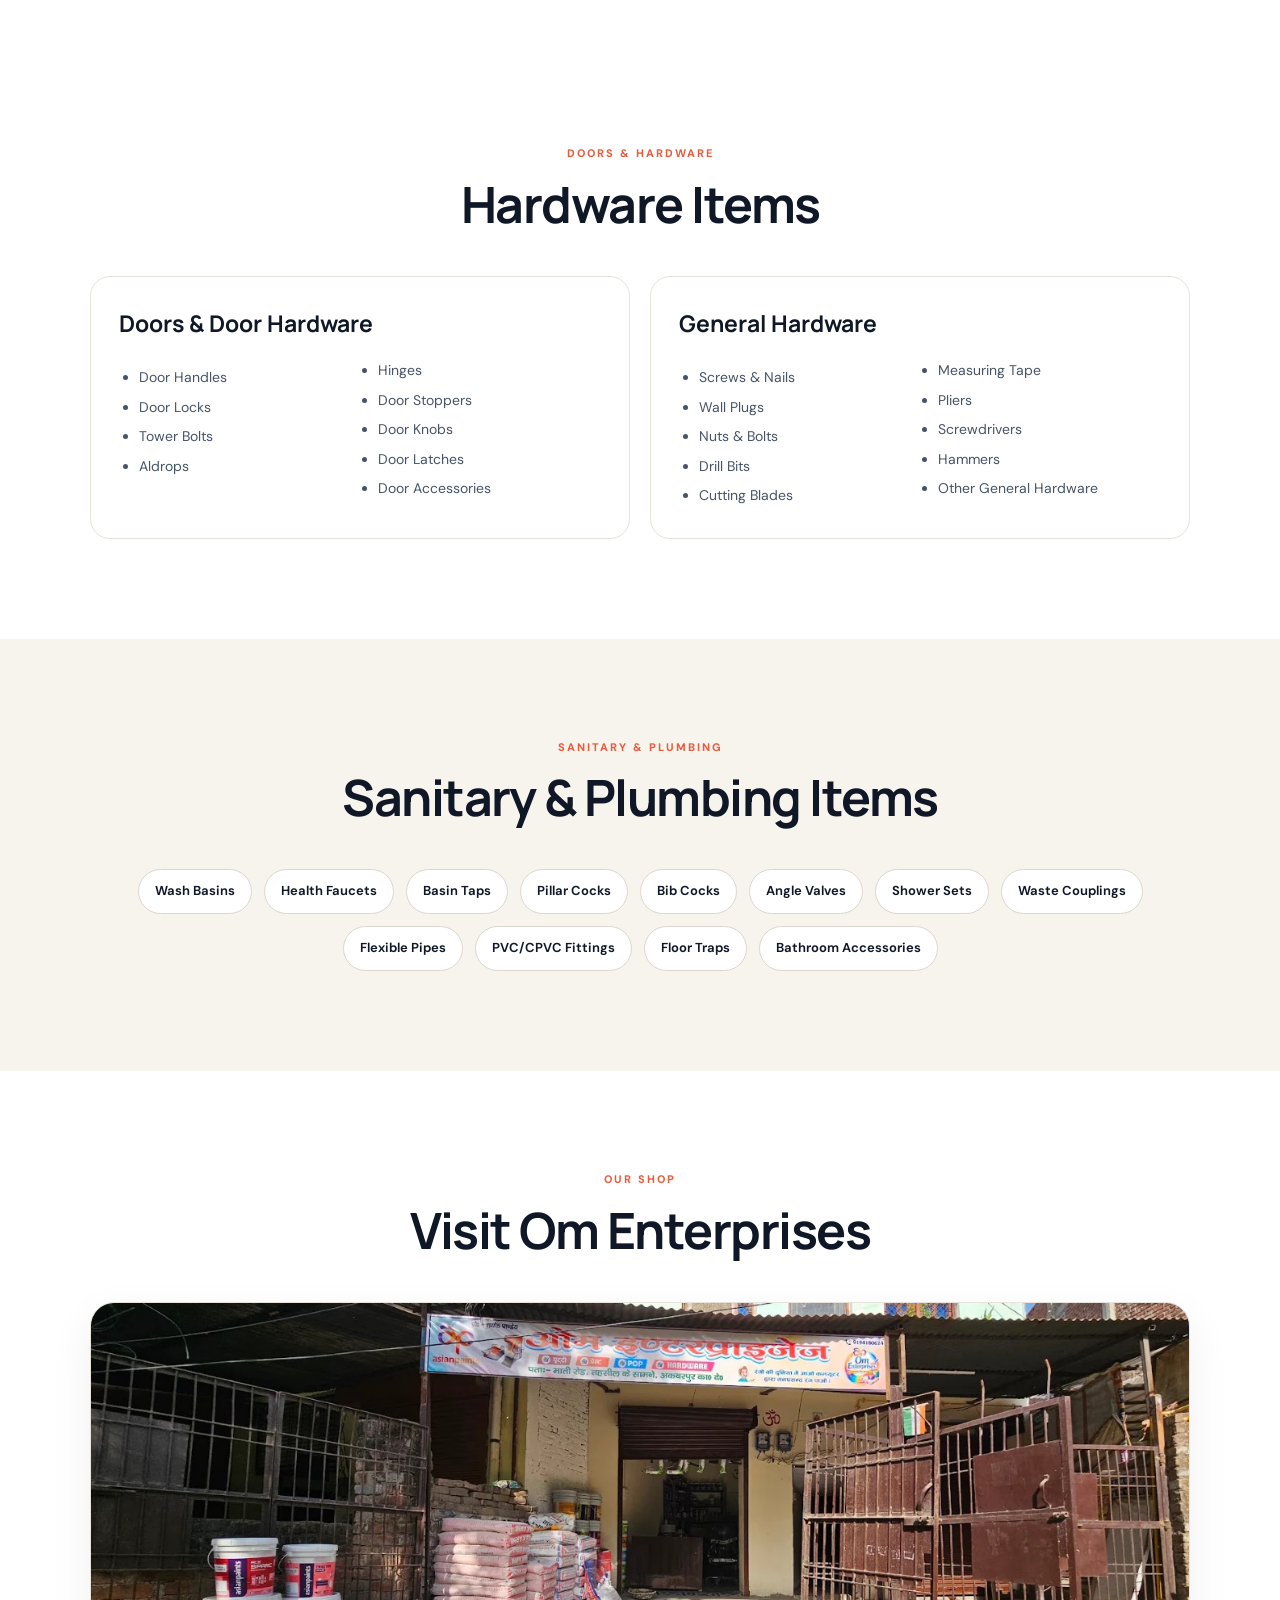
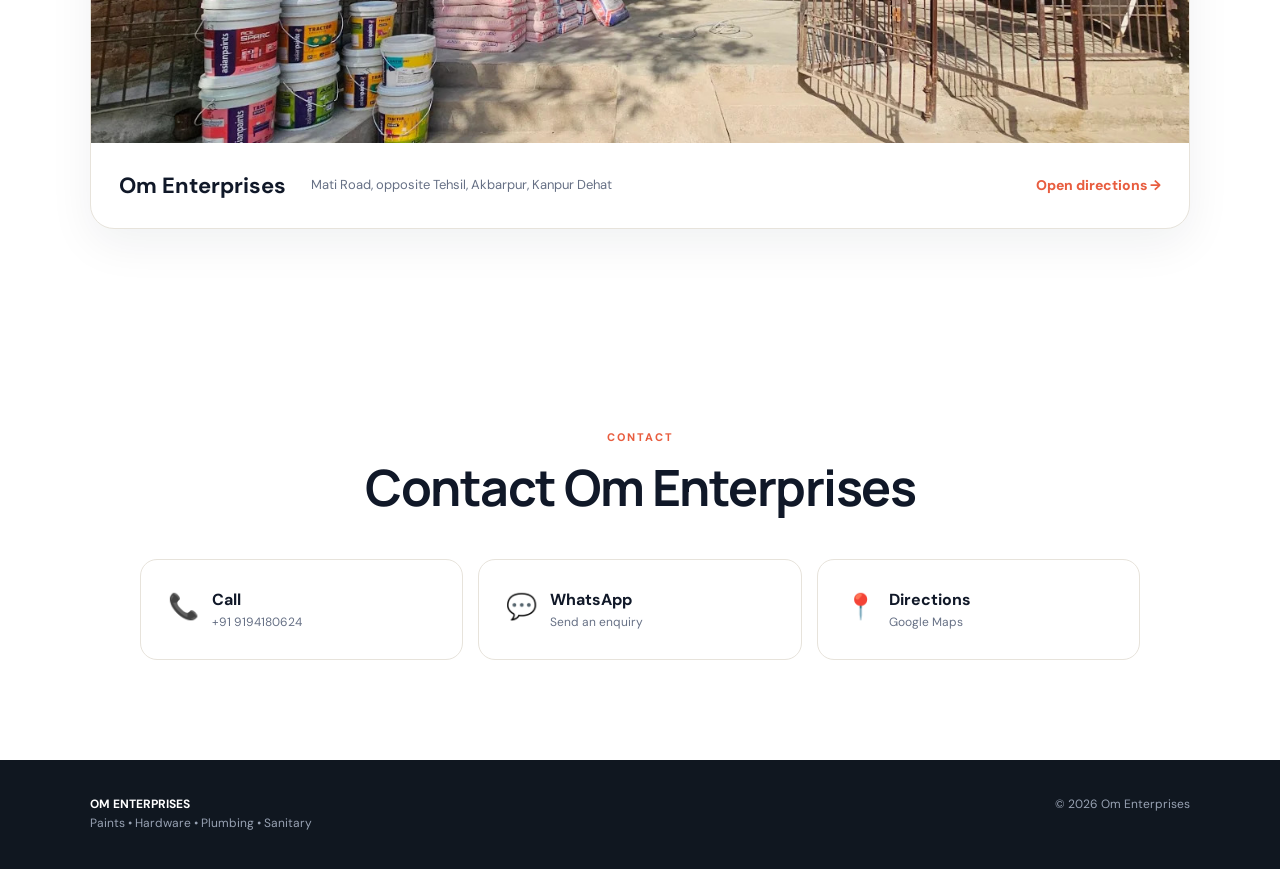
==== commit 4e4ab2cb: "Connect uploaded Apcolite product images" ====
--- a/index.html
+++ b/index.html
@@ -1 +1 @@
-<!doctype html><html lang="en"><head><meta charset="utf-8"><meta name="viewport" content="width=device-width,initial-scale=1"><meta name="google-site-verification" content="L_8VpmONOlOom4Tx-sQl0shjpQ8elI20Q0F2f2z7LuY"><title>Om Enterprises | Paints & Hardware in Akbarpur</title><meta name="description" content="Om Enterprises, Mati Road opposite Tehsil, Akbarpur, Kanpur Dehat. Paints, wall putty, POP, white cement, doors, hardware, plumbing and sanitary items."><link rel="icon" href="assets/logo.png"><link rel="stylesheet" href="style.css"><script type="application/ld+json">{"@context":"https://schema.org","@type":"HardwareStore","name":"Om Enterprises","telephone":"+919194180624","address":{"@type":"PostalAddress","streetAddress":"Mati Road, opposite Tehsil","addressLocality":"Akbarpur","addressRegion":"Uttar Pradesh","addressCountry":"IN"}}</script></head><body><header class="navbar"><a class="brand" href="#home"><img src="assets/logo.png" alt="Om Enterprises"></a><nav><a href="#products">Products</a><a href="#hardware">Hardware</a><a href="#sanitary">Sanitary</a><a href="#gallery">Shop</a><a href="#contact">Contact</a></nav><a class="nav-btn" href="tel:+919194180624">Call Now</a></header><main><section id="home" class="hero"><div class="hero-copy"><p class="eyebrow">OM ENTERPRISES • AKBARPUR</p><h1>Your local store for <span>paint & hardware.</span></h1><p class="hero-text">Complete paint solution along with wall care, hardware, plumbing and sanitary essentials — serving Akbarpur and nearby areas.</p><div class="actions"><a class="btn primary" href="https://wa.me/919194180624?text=Hello%20Om%20Enterprises%2C%20I%20want%20to%20make%20an%20enquiry.">WhatsApp Us</a><a class="btn secondary" href="#products">View Products</a></div></div><div class="hero-photo"><img src="assets/shop.jpg" alt="Om Enterprises shop on Mati Road, Akbarpur"></div></section><section id="products" class="section"><div class="section-heading"><p class="eyebrow">PRODUCTS</p><h2>Our Product Range</h2><p>Product photos and names. Contact us for current availability.</p></div><div id="catalog"></div></section><section id="hardware" class="section list-section"><div class="section-heading"><p class="eyebrow">DOORS & HARDWARE</p><h2>Hardware Items</h2></div><div class="list-grid"><div><h3>Doors & Door Hardware</h3><ul><li>Door Handles</li><li>Door Locks</li><li>Tower Bolts</li><li>Aldrops</li><li>Hinges</li><li>Door Stoppers</li><li>Door Knobs</li><li>Door Latches</li><li>Door Accessories</li></ul></div><div><h3>General Hardware</h3><ul><li>Screws & Nails</li><li>Wall Plugs</li><li>Nuts & Bolts</li><li>Drill Bits</li><li>Cutting Blades</li><li>Measuring Tape</li><li>Pliers</li><li>Screwdrivers</li><li>Hammers</li><li>Other General Hardware</li></ul></div></div></section><section id="sanitary" class="section list-section alt"><div class="section-heading"><p class="eyebrow">SANITARY & PLUMBING</p><h2>Sanitary & Plumbing Items</h2></div><div class="chip-list"><span>Wash Basins</span><span>Health Faucets</span><span>Basin Taps</span><span>Pillar Cocks</span><span>Bib Cocks</span><span>Angle Valves</span><span>Shower Sets</span><span>Waste Couplings</span><span>Flexible Pipes</span><span>PVC/CPVC Fittings</span><span>Floor Traps</span><span>Bathroom Accessories</span></div></section><section id="gallery" class="section"><div class="section-heading"><p class="eyebrow">OUR SHOP</p><h2>Visit Om Enterprises</h2></div><div class="gallery-card"><img src="assets/shop.jpg" alt="Om Enterprises shop"><div class="gallery-info"><h3>Om Enterprises</h3><p>Mati Road, opposite Tehsil, Akbarpur, Kanpur Dehat</p><a class="text-link" href="https://www.google.com/maps/search/?api=1&query=Om%20Enterprises%20Mati%20Road%20Akbarpur%20Kanpur%20Dehat">Open directions →</a></div></div></section><section id="contact" class="section contact"><div class="section-heading"><p class="eyebrow">CONTACT</p><h2>Contact Om Enterprises</h2></div><div class="contact-grid"><a href="tel:+919194180624"><span>📞</span><b>Call</b><small>+91 9194180624</small></a><a href="https://wa.me/919194180624"><span>💬</span><b>WhatsApp</b><small>Send an enquiry</small></a><a href="https://www.google.com/maps/search/?api=1&query=Om%20Enterprises%20Mati%20Road%20Akbarpur%20Kanpur%20Dehat"><span>📍</span><b>Directions</b><small>Google Maps</small></a></div></section></main><footer><div><strong>OM ENTERPRISES</strong><p>Paints • Hardware • Plumbing • Sanitary</p></div><p>© <span id="year"></span> Om Enterprises</p></footer><script>const phone='919194180624';const data=[['Interior Paints',[['Apcolite All Protek Matt',null],['Apcolite All Protek Shyne','Apcolite All Protek Shyne.jpg'],['Apcolite Premium Emulsion','Apcolite Premium.jpg'],['Apcolite Advanced Shyne',null],['Tractor Emulsion Advanced','Tractor Advanced.jpg'],['Tractor Aqualock','Tractor Aqualock .jpg'],['Tractor Emulsion','Tractor Emulsion.jpg'],['Tractor Emulsion Shyne','Tractor Shyne.jpg'],['Tractor Sparc Emulsion','Tractor Sparc.jpg'],['Tractor Uno Acrylic Distemper','Tractor UNO.jpg']]],['Exterior Paints',[['Ace Exterior Emulsion','Ace Exterior.jpg'],['Ace Sparc Exterior Emulsion','Ace Sparc.jpg'],['Apex Advanced Dust Proof','Apex Advanced (Dust Proof).jpg'],['Apex Dust Proof','Apex Shyne.jpg'],['Apex Ultima Protec Duralife','Apex Ultima.jpg']]],['Putty, POP & White Cement',[['TruCare Wall Putty','Asian Normal.jpg'],['SmartCare Waterproof Wall Putty','Asian Waterproof.jpg'],['JK Lakshmi Classic Wall Putty','J K Laxmi.jpg'],['JK Construction White Cement','J K Protomax White Cem.jpg'],['Vikram Maharaja Gold','Maharaja White Cem.jpg'],['Sakarni Gypsum Plaster','Sakarni POP.jpg']]]];document.getElementById('catalog').innerHTML=data.map((g,gi)=>`<div class="category-block"><div class="category-title"><span>0${gi+1}</span><div><p class="eyebrow">${g[0]}</p><h3>${g[0]}</h3></div></div><div class="catalog-grid">${g[1].map(([name,file])=>{const image=file?`style="background-image:url('assets/products/${encodeURIComponent(file).replace(/%2F/g,'/') }');background-size:contain;background-position:center;background-repeat:no-repeat;"`:'';return `<article class="catalog-card"><div class="product-image ${file?'':'no-photo'}" ${image}></div><div class="catalog-body"><span class="product-tag">${g[0]}</span><h3>${name}</h3><div class="product-bottom"><a href="https://wa.me/${phone}?text=Hello%20Om%20Enterprises%2C%20I%20want%20to%20enquire%20about%20${encodeURIComponent(name)}">WhatsApp Enquiry</a></div></div></article>`}).join('')}</div></div>`).join('');document.getElementById('year').textContent=new Date().getFullYear();</script></body></html>+<!doctype html><html lang="en"><head><meta charset="utf-8"><meta name="viewport" content="width=device-width,initial-scale=1"><meta name="google-site-verification" content="L_8VpmONOlOom4Tx-sQl0shjpQ8elI20Q0F2f2z7LuY"><title>Om Enterprises | Paints & Hardware in Akbarpur</title><meta name="description" content="Om Enterprises, Mati Road opposite Tehsil, Akbarpur, Kanpur Dehat. Paints, wall putty, POP, white cement, doors, hardware, plumbing and sanitary items."><link rel="icon" href="assets/logo.png"><link rel="stylesheet" href="style.css"><script type="application/ld+json">{"@context":"https://schema.org","@type":"HardwareStore","name":"Om Enterprises","telephone":"+919194180624","address":{"@type":"PostalAddress","streetAddress":"Mati Road, opposite Tehsil","addressLocality":"Akbarpur","addressRegion":"Uttar Pradesh","addressCountry":"IN"}}</script></head><body><header class="navbar"><a class="brand" href="#home"><img src="assets/logo.png" alt="Om Enterprises"></a><nav><a href="#products">Products</a><a href="#hardware">Hardware</a><a href="#sanitary">Sanitary</a><a href="#gallery">Shop</a><a href="#contact">Contact</a></nav><a class="nav-btn" href="tel:+919194180624">Call Now</a></header><main><section id="home" class="hero"><div class="hero-copy"><p class="eyebrow">OM ENTERPRISES • AKBARPUR</p><h1>Your local store for <span>paint & hardware.</span></h1><p class="hero-text">Complete paint solution along with wall care, hardware, plumbing and sanitary essentials — serving Akbarpur and nearby areas.</p><div class="actions"><a class="btn primary" href="https://wa.me/919194180624?text=Hello%20Om%20Enterprises%2C%20I%20want%20to%20make%20an%20enquiry.">WhatsApp Us</a><a class="btn secondary" href="#products">View Products</a></div></div><div class="hero-photo"><img src="assets/shop.jpg" alt="Om Enterprises shop on Mati Road, Akbarpur"></div></section><section id="products" class="section"><div class="section-heading"><p class="eyebrow">PRODUCTS</p><h2>Our Product Range</h2><p>Product photos and names. Contact us for current availability.</p></div><div id="catalog"></div></section><section id="hardware" class="section list-section"><div class="section-heading"><p class="eyebrow">DOORS & HARDWARE</p><h2>Hardware Items</h2></div><div class="list-grid"><div><h3>Doors & Door Hardware</h3><ul><li>Door Handles</li><li>Door Locks</li><li>Tower Bolts</li><li>Aldrops</li><li>Hinges</li><li>Door Stoppers</li><li>Door Knobs</li><li>Door Latches</li><li>Door Accessories</li></ul></div><div><h3>General Hardware</h3><ul><li>Screws & Nails</li><li>Wall Plugs</li><li>Nuts & Bolts</li><li>Drill Bits</li><li>Cutting Blades</li><li>Measuring Tape</li><li>Pliers</li><li>Screwdrivers</li><li>Hammers</li><li>Other General Hardware</li></ul></div></div></section><section id="sanitary" class="section list-section alt"><div class="section-heading"><p class="eyebrow">SANITARY & PLUMBING</p><h2>Sanitary & Plumbing Items</h2></div><div class="chip-list"><span>Wash Basins</span><span>Health Faucets</span><span>Basin Taps</span><span>Pillar Cocks</span><span>Bib Cocks</span><span>Angle Valves</span><span>Shower Sets</span><span>Waste Couplings</span><span>Flexible Pipes</span><span>PVC/CPVC Fittings</span><span>Floor Traps</span><span>Bathroom Accessories</span></div></section><section id="gallery" class="section"><div class="section-heading"><p class="eyebrow">OUR SHOP</p><h2>Visit Om Enterprises</h2></div><div class="gallery-card"><img src="assets/shop.jpg" alt="Om Enterprises shop"><div class="gallery-info"><h3>Om Enterprises</h3><p>Mati Road, opposite Tehsil, Akbarpur, Kanpur Dehat</p><a class="text-link" href="https://www.google.com/maps/search/?api=1&query=Om%20Enterprises%20Mati%20Road%20Akbarpur%20Kanpur%20Dehat">Open directions →</a></div></div></section><section id="contact" class="section contact"><div class="section-heading"><p class="eyebrow">CONTACT</p><h2>Contact Om Enterprises</h2></div><div class="contact-grid"><a href="tel:+919194180624"><span>📞</span><b>Call</b><small>+91 9194180624</small></a><a href="https://wa.me/919194180624"><span>💬</span><b>WhatsApp</b><small>Send an enquiry</small></a><a href="https://www.google.com/maps/search/?api=1&query=Om%20Enterprises%20Mati%20Road%20Akbarpur%20Kanpur%20Dehat"><span>📍</span><b>Directions</b><small>Google Maps</small></a></div></section></main><footer><div><strong>OM ENTERPRISES</strong><p>Paints • Hardware • Plumbing • Sanitary</p></div><p>© <span id="year"></span> Om Enterprises</p></footer><script>const phone='919194180624';const data=[['Interior Paints',[['Apcolite All Protek Matt','Apcolite All Protek Matt.jpg'],['Apcolite All Protek Shyne','Apcolite All Protek Shyne.jpg'],['Apcolite Premium Emulsion','Apcolite Premium.jpg'],['Apcolite Advanced Shyne','Apcolite shyne premium emulsion.jpg'],['Tractor Emulsion Advanced','Tractor Advanced.jpg'],['Tractor Aqualock','Tractor Aqualock .jpg'],['Tractor Emulsion','Tractor Emulsion.jpg'],['Tractor Emulsion Shyne','Tractor Shyne.jpg'],['Tractor Sparc Emulsion','Tractor Sparc.jpg'],['Tractor Uno Acrylic Distemper','Tractor UNO.jpg']]],['Exterior Paints',[['Ace Exterior Emulsion','Ace Exterior.jpg'],['Ace Sparc Exterior Emulsion','Ace Sparc.jpg'],['Apex Advanced Dust Proof','Apex Advanced (Dust Proof).jpg'],['Apex Shyne Dust Proof','Apex Shyne.jpg'],['Apex Ultima Protec Duralife','Apex Ultima.jpg']]],['Putty, POP & White Cement',[['TruCare Wall Putty','Asian Normal.jpg'],['SmartCare Waterproof Wall Putty','Asian Waterproof.jpg'],['JK Lakshmi Classic Wall Putty','J K Laxmi.jpg'],['JK Construction White Cement','J K Protomax White Cem.jpg'],['Vikram Maharaja Gold','Maharaja White Cem.jpg'],['Sakarni Gypsum Plaster','Sakarni POP.jpg']]]];document.getElementById('catalog').innerHTML=data.map((g,gi)=>`<div class="category-block"><div class="category-title"><span>0${gi+1}</span><div><p class="eyebrow">${g[0]}</p><h3>${g[0]}</h3></div></div><div class="catalog-grid">${g[1].map(([name,file])=>{const image=file?`style="background-image:url('assets/products/${encodeURIComponent(file).replace(/%2F/g,'/') }');background-size:contain;background-position:center;background-repeat:no-repeat;"`:'';return `<article class="catalog-card"><div class="product-image ${file?'':'no-photo'}" ${image}></div><div class="catalog-body"><span class="product-tag">${g[0]}</span><h3>${name}</h3><div class="product-bottom"><a href="https://wa.me/${phone}?text=Hello%20Om%20Enterprises%2C%20I%20want%20to%20enquire%20about%20${encodeURIComponent(name)}">WhatsApp Enquiry</a></div></div></article>`}).join('')}</div></div>`).join('');document.getElementById('year').textContent=new Date().getFullYear();</script></body></html>
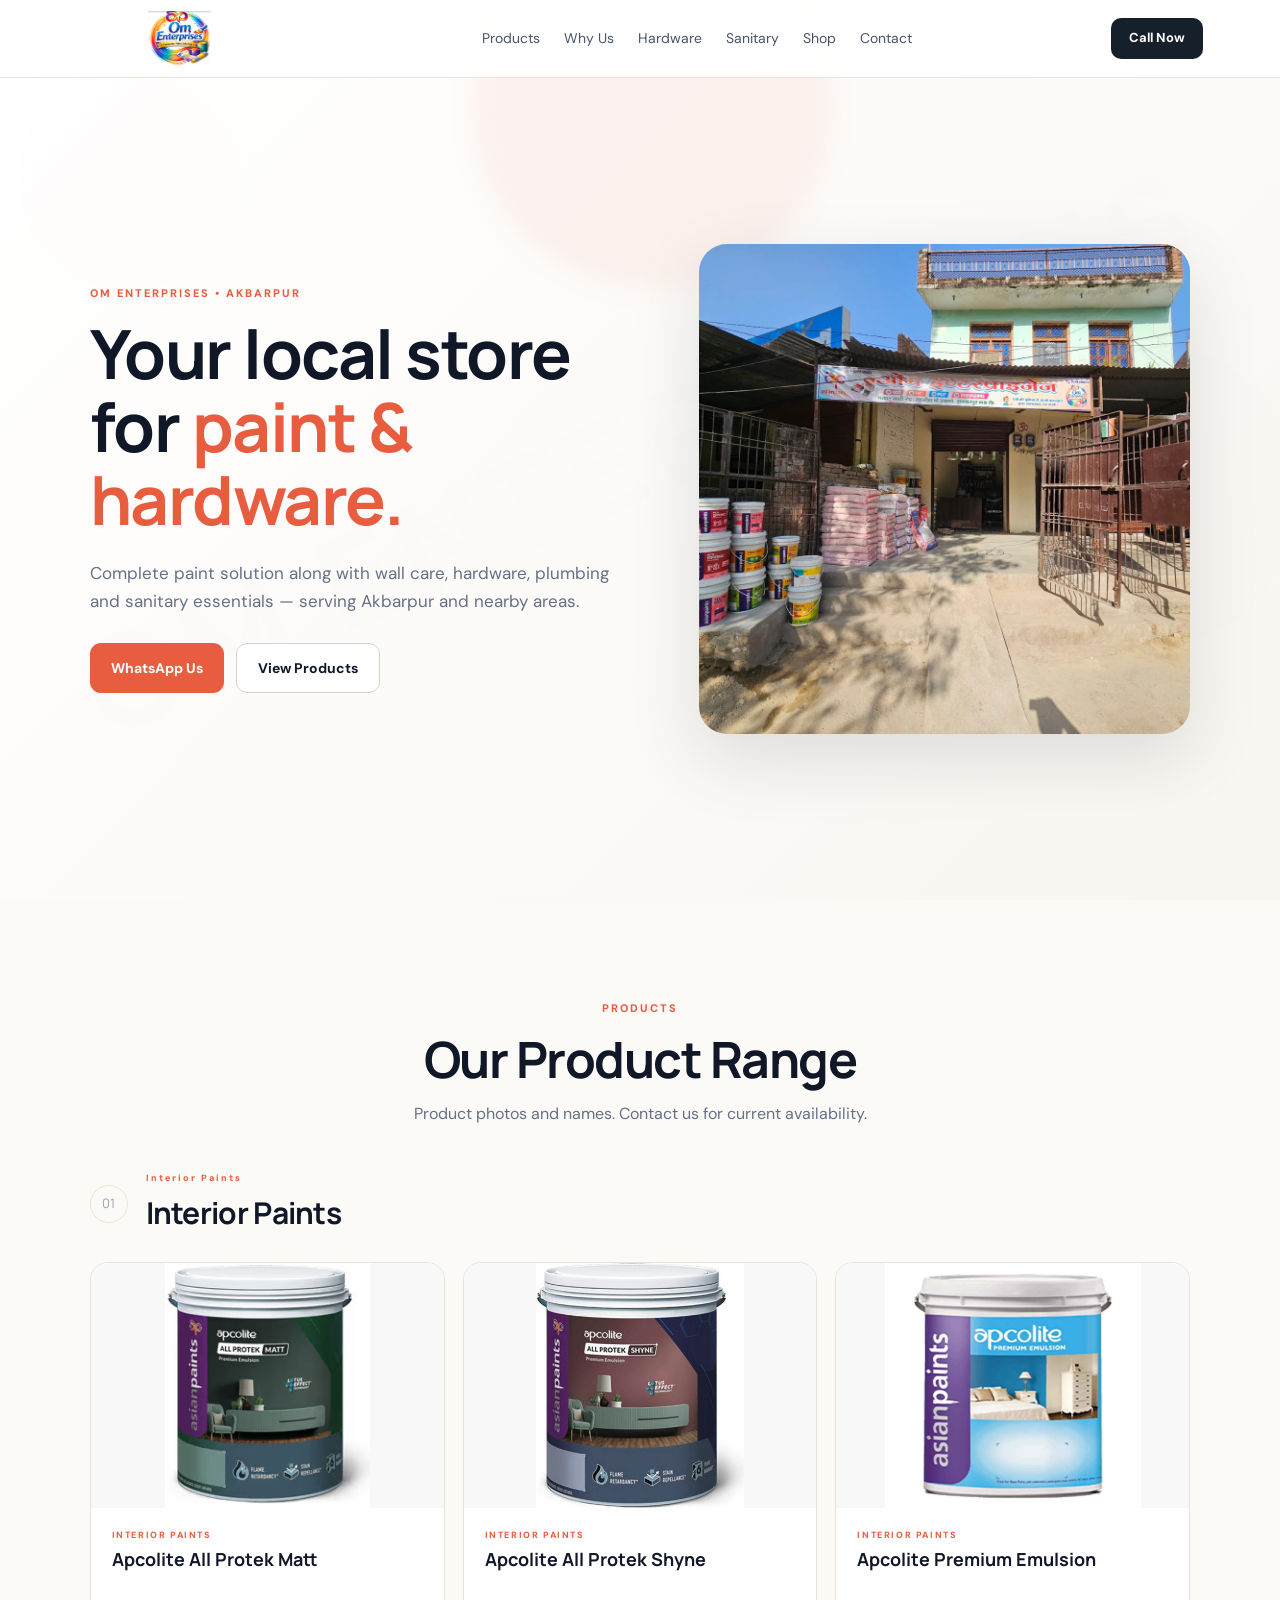
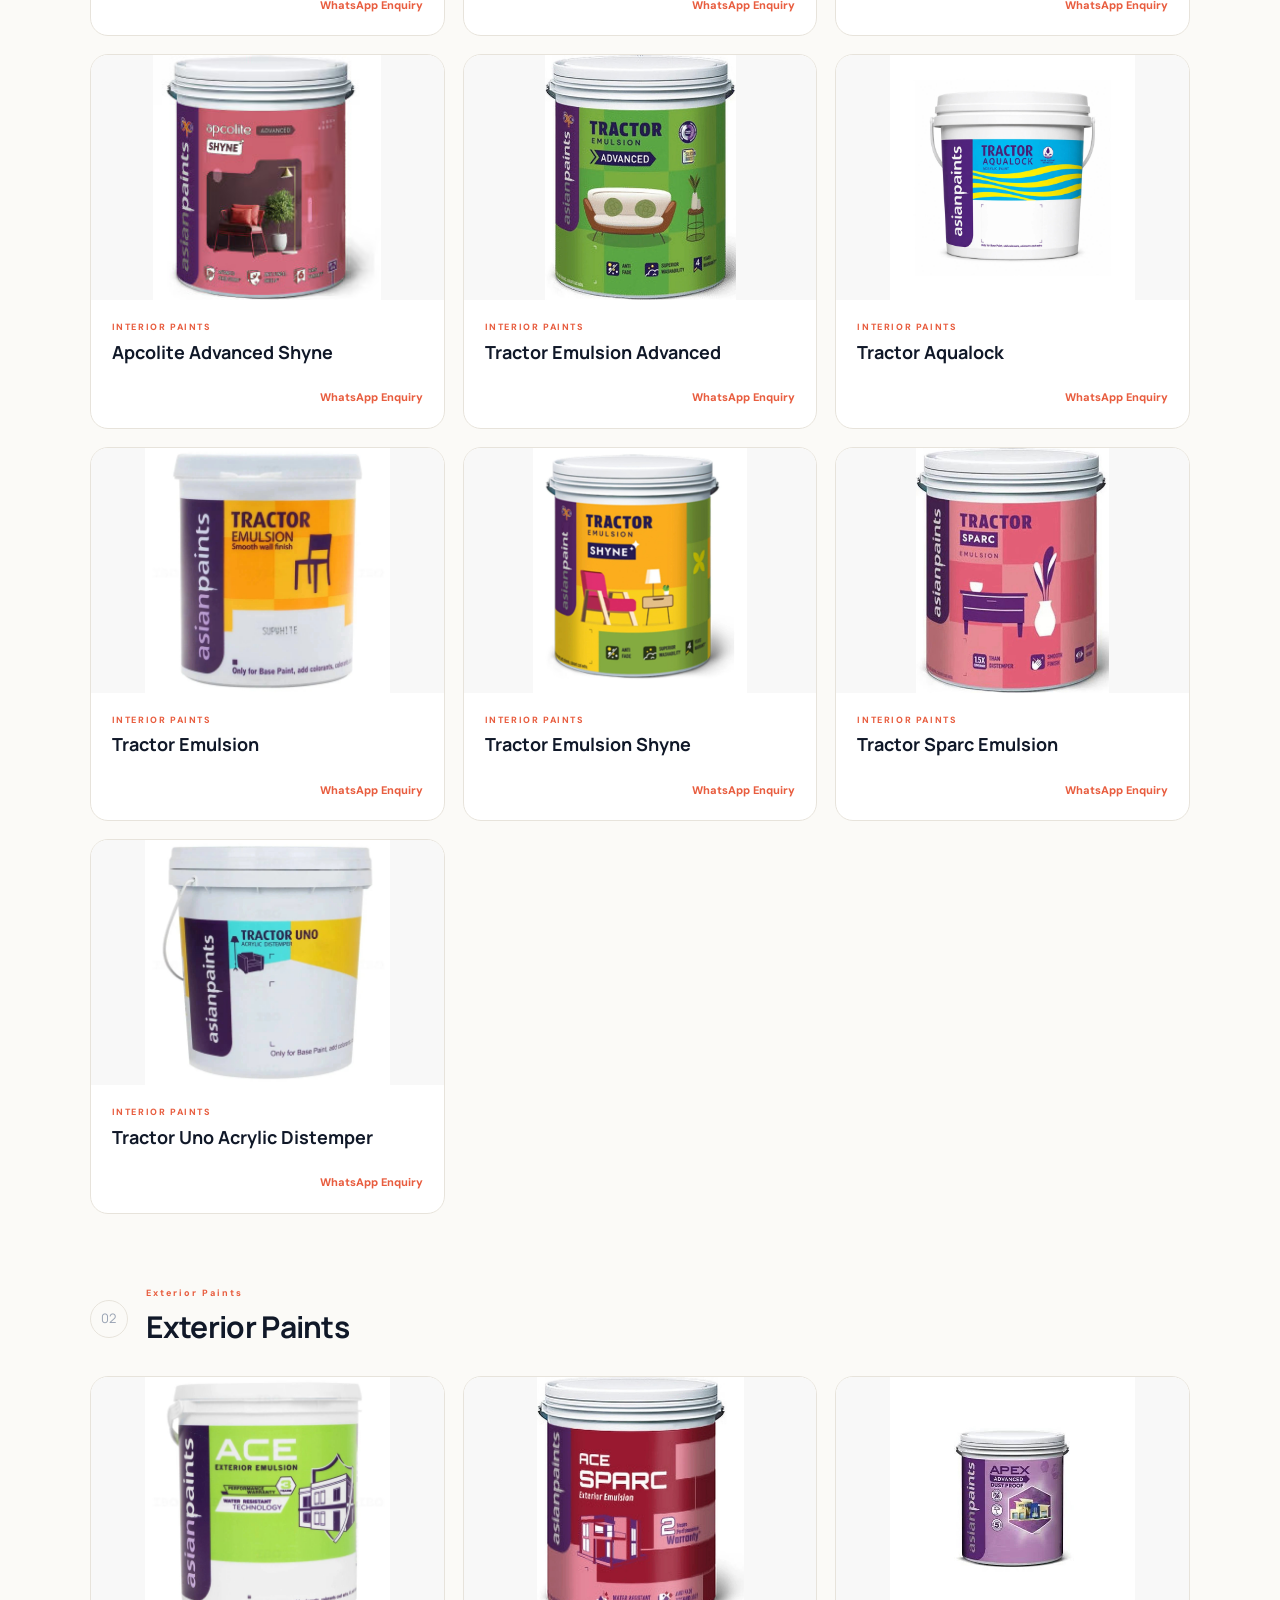
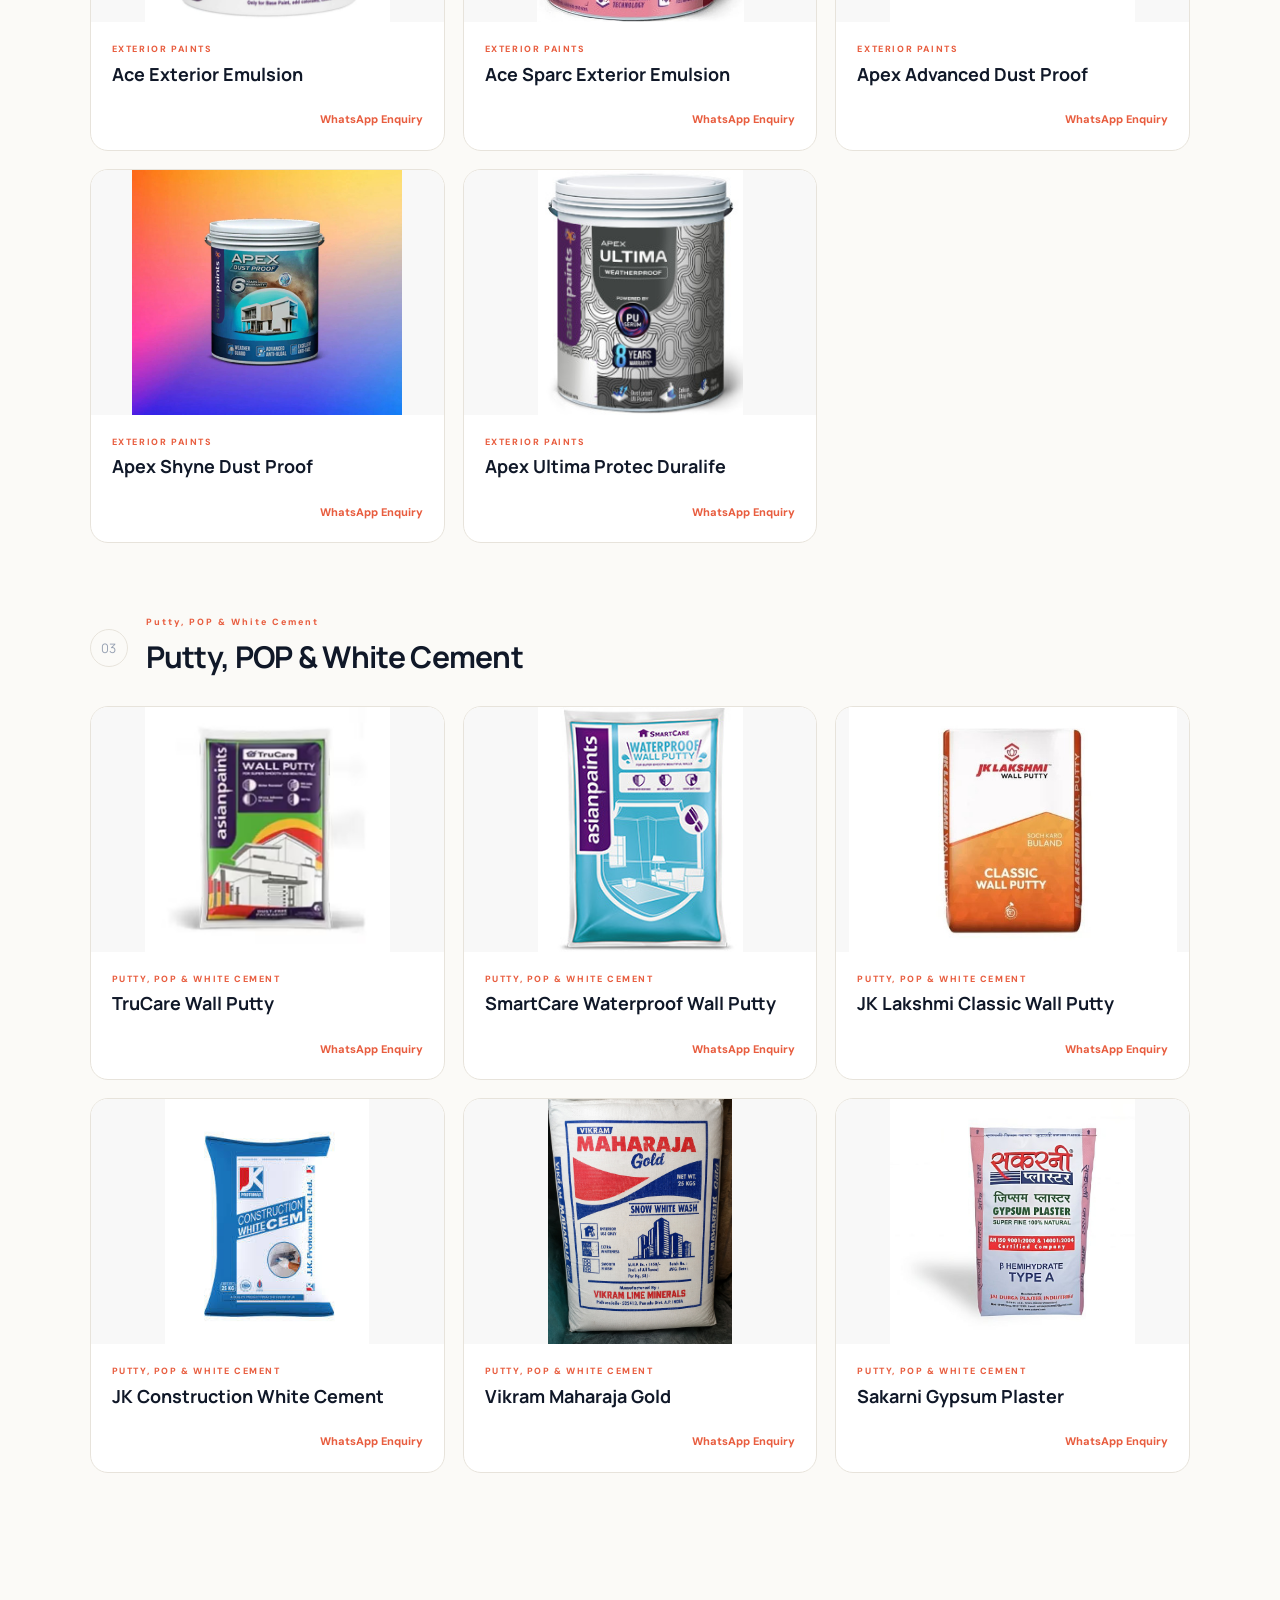
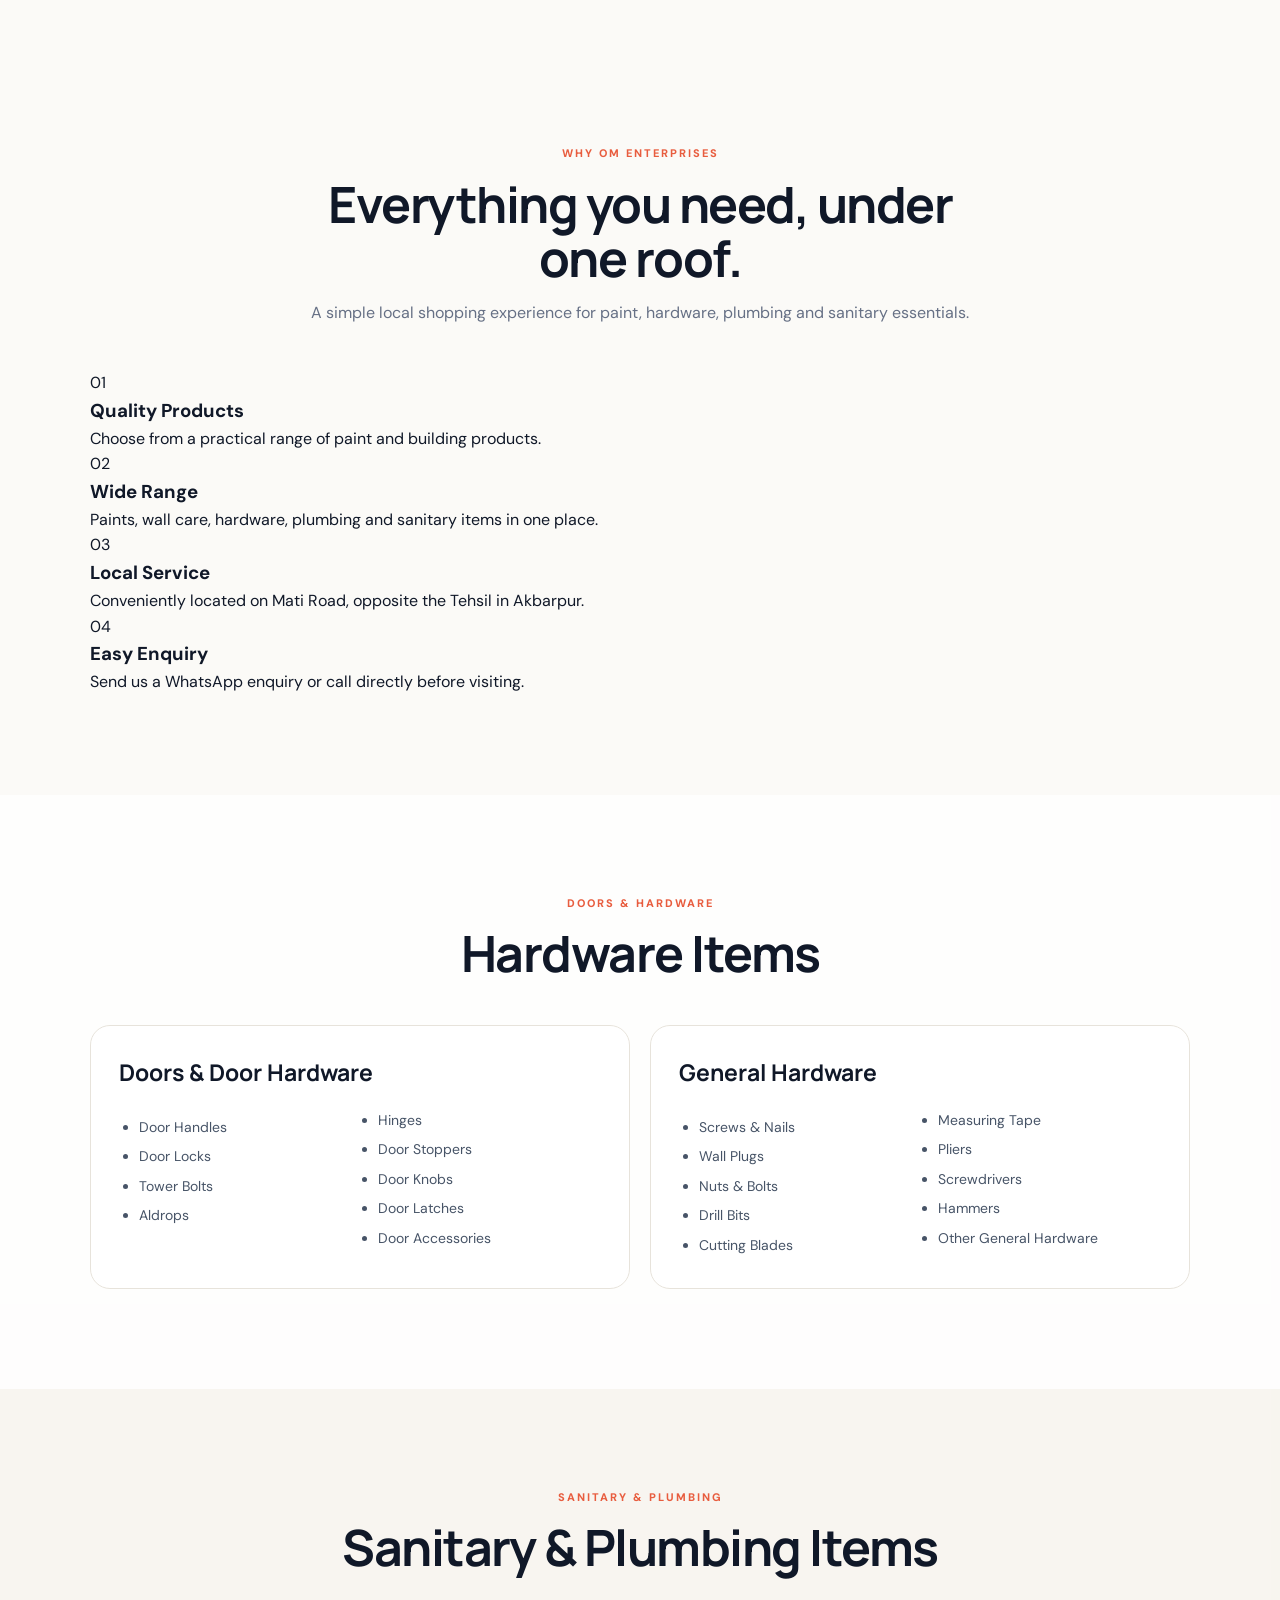
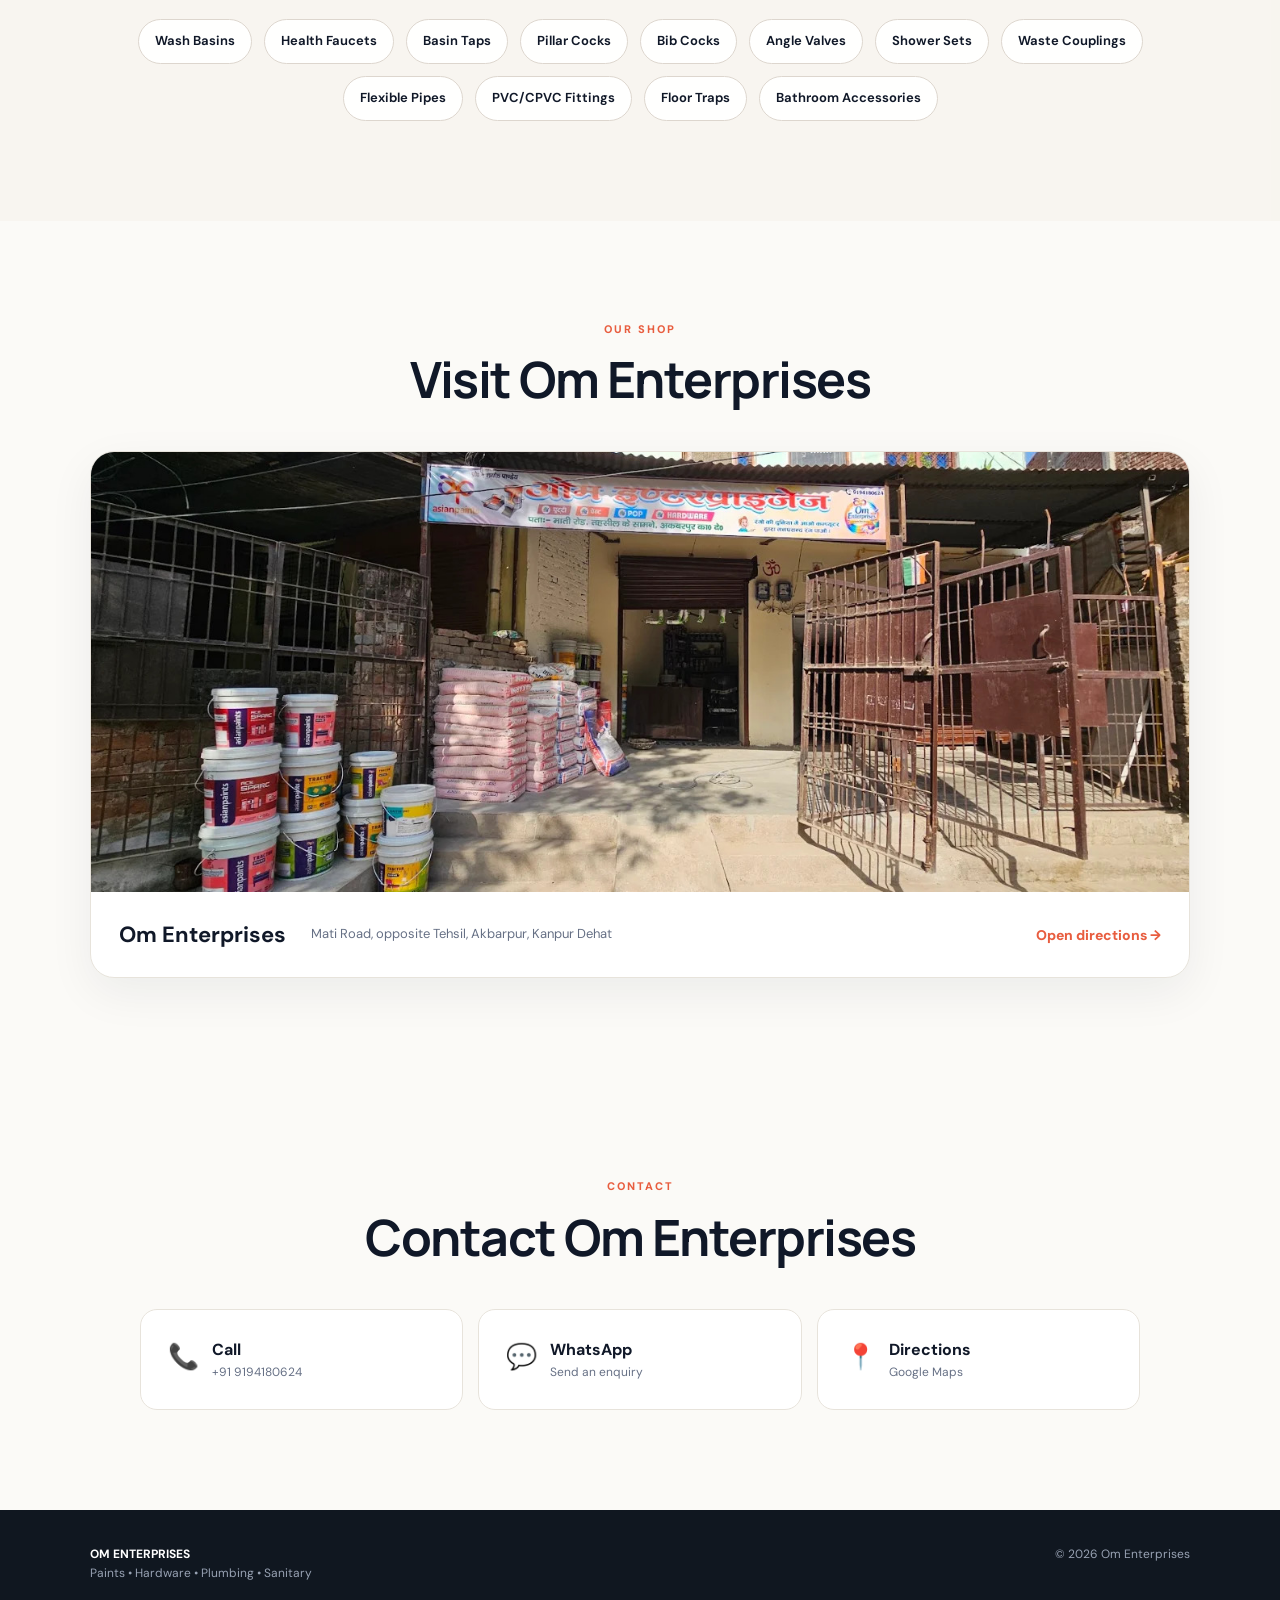
==== commit a6116b85: "Add Why Choose Us and mobile contact bar" ====
--- a/index.html
+++ b/index.html
@@ -1 +1 @@
-<!doctype html><html lang="en"><head><meta charset="utf-8"><meta name="viewport" content="width=device-width,initial-scale=1"><meta name="google-site-verification" content="L_8VpmONOlOom4Tx-sQl0shjpQ8elI20Q0F2f2z7LuY"><title>Om Enterprises | Paints & Hardware in Akbarpur</title><meta name="description" content="Om Enterprises, Mati Road opposite Tehsil, Akbarpur, Kanpur Dehat. Paints, wall putty, POP, white cement, doors, hardware, plumbing and sanitary items."><link rel="icon" href="assets/logo.png"><link rel="stylesheet" href="style.css"><script type="application/ld+json">{"@context":"https://schema.org","@type":"HardwareStore","name":"Om Enterprises","telephone":"+919194180624","address":{"@type":"PostalAddress","streetAddress":"Mati Road, opposite Tehsil","addressLocality":"Akbarpur","addressRegion":"Uttar Pradesh","addressCountry":"IN"}}</script></head><body><header class="navbar"><a class="brand" href="#home"><img src="assets/logo.png" alt="Om Enterprises"></a><nav><a href="#products">Products</a><a href="#hardware">Hardware</a><a href="#sanitary">Sanitary</a><a href="#gallery">Shop</a><a href="#contact">Contact</a></nav><a class="nav-btn" href="tel:+919194180624">Call Now</a></header><main><section id="home" class="hero"><div class="hero-copy"><p class="eyebrow">OM ENTERPRISES • AKBARPUR</p><h1>Your local store for <span>paint & hardware.</span></h1><p class="hero-text">Complete paint solution along with wall care, hardware, plumbing and sanitary essentials — serving Akbarpur and nearby areas.</p><div class="actions"><a class="btn primary" href="https://wa.me/919194180624?text=Hello%20Om%20Enterprises%2C%20I%20want%20to%20make%20an%20enquiry.">WhatsApp Us</a><a class="btn secondary" href="#products">View Products</a></div></div><div class="hero-photo"><img src="assets/shop.jpg" alt="Om Enterprises shop on Mati Road, Akbarpur"></div></section><section id="products" class="section"><div class="section-heading"><p class="eyebrow">PRODUCTS</p><h2>Our Product Range</h2><p>Product photos and names. Contact us for current availability.</p></div><div id="catalog"></div></section><section id="hardware" class="section list-section"><div class="section-heading"><p class="eyebrow">DOORS & HARDWARE</p><h2>Hardware Items</h2></div><div class="list-grid"><div><h3>Doors & Door Hardware</h3><ul><li>Door Handles</li><li>Door Locks</li><li>Tower Bolts</li><li>Aldrops</li><li>Hinges</li><li>Door Stoppers</li><li>Door Knobs</li><li>Door Latches</li><li>Door Accessories</li></ul></div><div><h3>General Hardware</h3><ul><li>Screws & Nails</li><li>Wall Plugs</li><li>Nuts & Bolts</li><li>Drill Bits</li><li>Cutting Blades</li><li>Measuring Tape</li><li>Pliers</li><li>Screwdrivers</li><li>Hammers</li><li>Other General Hardware</li></ul></div></div></section><section id="sanitary" class="section list-section alt"><div class="section-heading"><p class="eyebrow">SANITARY & PLUMBING</p><h2>Sanitary & Plumbing Items</h2></div><div class="chip-list"><span>Wash Basins</span><span>Health Faucets</span><span>Basin Taps</span><span>Pillar Cocks</span><span>Bib Cocks</span><span>Angle Valves</span><span>Shower Sets</span><span>Waste Couplings</span><span>Flexible Pipes</span><span>PVC/CPVC Fittings</span><span>Floor Traps</span><span>Bathroom Accessories</span></div></section><section id="gallery" class="section"><div class="section-heading"><p class="eyebrow">OUR SHOP</p><h2>Visit Om Enterprises</h2></div><div class="gallery-card"><img src="assets/shop.jpg" alt="Om Enterprises shop"><div class="gallery-info"><h3>Om Enterprises</h3><p>Mati Road, opposite Tehsil, Akbarpur, Kanpur Dehat</p><a class="text-link" href="https://www.google.com/maps/search/?api=1&query=Om%20Enterprises%20Mati%20Road%20Akbarpur%20Kanpur%20Dehat">Open directions →</a></div></div></section><section id="contact" class="section contact"><div class="section-heading"><p class="eyebrow">CONTACT</p><h2>Contact Om Enterprises</h2></div><div class="contact-grid"><a href="tel:+919194180624"><span>📞</span><b>Call</b><small>+91 9194180624</small></a><a href="https://wa.me/919194180624"><span>💬</span><b>WhatsApp</b><small>Send an enquiry</small></a><a href="https://www.google.com/maps/search/?api=1&query=Om%20Enterprises%20Mati%20Road%20Akbarpur%20Kanpur%20Dehat"><span>📍</span><b>Directions</b><small>Google Maps</small></a></div></section></main><footer><div><strong>OM ENTERPRISES</strong><p>Paints • Hardware • Plumbing • Sanitary</p></div><p>© <span id="year"></span> Om Enterprises</p></footer><script>const phone='919194180624';const data=[['Interior Paints',[['Apcolite All Protek Matt','Apcolite All Protek Matt.jpg'],['Apcolite All Protek Shyne','Apcolite All Protek Shyne.jpg'],['Apcolite Premium Emulsion','Apcolite Premium.jpg'],['Apcolite Advanced Shyne','Apcolite shyne premium emulsion.jpg'],['Tractor Emulsion Advanced','Tractor Advanced.jpg'],['Tractor Aqualock','Tractor Aqualock .jpg'],['Tractor Emulsion','Tractor Emulsion.jpg'],['Tractor Emulsion Shyne','Tractor Shyne.jpg'],['Tractor Sparc Emulsion','Tractor Sparc.jpg'],['Tractor Uno Acrylic Distemper','Tractor UNO.jpg']]],['Exterior Paints',[['Ace Exterior Emulsion','Ace Exterior.jpg'],['Ace Sparc Exterior Emulsion','Ace Sparc.jpg'],['Apex Advanced Dust Proof','Apex Advanced (Dust Proof).jpg'],['Apex Shyne Dust Proof','Apex Shyne.jpg'],['Apex Ultima Protec Duralife','Apex Ultima.jpg']]],['Putty, POP & White Cement',[['TruCare Wall Putty','Asian Normal.jpg'],['SmartCare Waterproof Wall Putty','Asian Waterproof.jpg'],['JK Lakshmi Classic Wall Putty','J K Laxmi.jpg'],['JK Construction White Cement','J K Protomax White Cem.jpg'],['Vikram Maharaja Gold','Maharaja White Cem.jpg'],['Sakarni Gypsum Plaster','Sakarni POP.jpg']]]];document.getElementById('catalog').innerHTML=data.map((g,gi)=>`<div class="category-block"><div class="category-title"><span>0${gi+1}</span><div><p class="eyebrow">${g[0]}</p><h3>${g[0]}</h3></div></div><div class="catalog-grid">${g[1].map(([name,file])=>{const image=file?`style="background-image:url('assets/products/${encodeURIComponent(file).replace(/%2F/g,'/') }');background-size:contain;background-position:center;background-repeat:no-repeat;"`:'';return `<article class="catalog-card"><div class="product-image ${file?'':'no-photo'}" ${image}></div><div class="catalog-body"><span class="product-tag">${g[0]}</span><h3>${name}</h3><div class="product-bottom"><a href="https://wa.me/${phone}?text=Hello%20Om%20Enterprises%2C%20I%20want%20to%20enquire%20about%20${encodeURIComponent(name)}">WhatsApp Enquiry</a></div></div></article>`}).join('')}</div></div>`).join('');document.getElementById('year').textContent=new Date().getFullYear();</script></body></html>+<!doctype html><html lang="en"><head><meta charset="utf-8"><meta name="viewport" content="width=device-width,initial-scale=1"><meta name="google-site-verification" content="L_8VpmONOlOom4Tx-sQl0shjpQ8elI20Q0F2f2z7LuY"><title>Om Enterprises | Paints & Hardware in Akbarpur</title><meta name="description" content="Om Enterprises, Mati Road opposite Tehsil, Akbarpur, Kanpur Dehat. Paints, wall putty, POP, white cement, doors, hardware, plumbing and sanitary items."><link rel="icon" href="assets/logo.png"><link rel="stylesheet" href="style.css"><script type="application/ld+json">{"@context":"https://schema.org","@type":"HardwareStore","name":"Om Enterprises","telephone":"+919194180624","address":{"@type":"PostalAddress","streetAddress":"Mati Road, opposite Tehsil","addressLocality":"Akbarpur","addressRegion":"Uttar Pradesh","addressCountry":"IN"}}</script></head><body><header class="navbar"><a class="brand" href="#home"><img src="assets/logo.png" alt="Om Enterprises"></a><nav><a href="#products">Products</a><a href="#why-us">Why Us</a><a href="#hardware">Hardware</a><a href="#sanitary">Sanitary</a><a href="#gallery">Shop</a><a href="#contact">Contact</a></nav><a class="nav-btn" href="tel:+919194180624">Call Now</a></header><main><section id="home" class="hero"><div class="hero-copy"><p class="eyebrow">OM ENTERPRISES • AKBARPUR</p><h1>Your local store for <span>paint & hardware.</span></h1><p class="hero-text">Complete paint solution along with wall care, hardware, plumbing and sanitary essentials — serving Akbarpur and nearby areas.</p><div class="actions"><a class="btn primary" href="https://wa.me/919194180624?text=Hello%20Om%20Enterprises%2C%20I%20want%20to%20make%20an%20enquiry.">WhatsApp Us</a><a class="btn secondary" href="#products">View Products</a></div></div><div class="hero-photo"><img src="assets/shop.jpg" alt="Om Enterprises shop on Mati Road, Akbarpur"></div></section><section id="products" class="section"><div class="section-heading"><p class="eyebrow">PRODUCTS</p><h2>Our Product Range</h2><p>Product photos and names. Contact us for current availability.</p></div><div id="catalog"></div></section><section id="why-us" class="section why-us"><div class="section-heading"><p class="eyebrow">WHY OM ENTERPRISES</p><h2>Everything you need, under one roof.</h2><p>A simple local shopping experience for paint, hardware, plumbing and sanitary essentials.</p></div><div class="why-grid"><article><span>01</span><div><h3>Quality Products</h3><p>Choose from a practical range of paint and building products.</p></div></article><article><span>02</span><div><h3>Wide Range</h3><p>Paints, wall care, hardware, plumbing and sanitary items in one place.</p></div></article><article><span>03</span><div><h3>Local Service</h3><p>Conveniently located on Mati Road, opposite the Tehsil in Akbarpur.</p></div></article><article><span>04</span><div><h3>Easy Enquiry</h3><p>Send us a WhatsApp enquiry or call directly before visiting.</p></div></article></div></section><section id="hardware" class="section list-section"><div class="section-heading"><p class="eyebrow">DOORS & HARDWARE</p><h2>Hardware Items</h2></div><div class="list-grid"><div><h3>Doors & Door Hardware</h3><ul><li>Door Handles</li><li>Door Locks</li><li>Tower Bolts</li><li>Aldrops</li><li>Hinges</li><li>Door Stoppers</li><li>Door Knobs</li><li>Door Latches</li><li>Door Accessories</li></ul></div><div><h3>General Hardware</h3><ul><li>Screws & Nails</li><li>Wall Plugs</li><li>Nuts & Bolts</li><li>Drill Bits</li><li>Cutting Blades</li><li>Measuring Tape</li><li>Pliers</li><li>Screwdrivers</li><li>Hammers</li><li>Other General Hardware</li></ul></div></div></section><section id="sanitary" class="section list-section alt"><div class="section-heading"><p class="eyebrow">SANITARY & PLUMBING</p><h2>Sanitary & Plumbing Items</h2></div><div class="chip-list"><span>Wash Basins</span><span>Health Faucets</span><span>Basin Taps</span><span>Pillar Cocks</span><span>Bib Cocks</span><span>Angle Valves</span><span>Shower Sets</span><span>Waste Couplings</span><span>Flexible Pipes</span><span>PVC/CPVC Fittings</span><span>Floor Traps</span><span>Bathroom Accessories</span></div></section><section id="gallery" class="section"><div class="section-heading"><p class="eyebrow">OUR SHOP</p><h2>Visit Om Enterprises</h2></div><div class="gallery-card"><img src="assets/shop.jpg" alt="Om Enterprises shop"><div class="gallery-info"><h3>Om Enterprises</h3><p>Mati Road, opposite Tehsil, Akbarpur, Kanpur Dehat</p><a class="text-link" href="https://www.google.com/maps/search/?api=1&query=Om%20Enterprises%20Mati%20Road%20Akbarpur%20Kanpur%20Dehat">Open directions →</a></div></div></section><section id="contact" class="section contact"><div class="section-heading"><p class="eyebrow">CONTACT</p><h2>Contact Om Enterprises</h2></div><div class="contact-grid"><a href="tel:+919194180624"><span>📞</span><b>Call</b><small>+91 9194180624</small></a><a href="https://wa.me/919194180624"><span>💬</span><b>WhatsApp</b><small>Send an enquiry</small></a><a href="https://www.google.com/maps/search/?api=1&query=Om%20Enterprises%20Mati%20Road%20Akbarpur%20Kanpur%20Dehat"><span>📍</span><b>Directions</b><small>Google Maps</small></a></div></section></main><footer><div><strong>OM ENTERPRISES</strong><p>Paints • Hardware • Plumbing • Sanitary</p></div><p>© <span id="year"></span> Om Enterprises</p></footer><div class="mobile-bar"><a href="tel:+919194180624">📞 Call</a><a href="https://wa.me/919194180624">💬 WhatsApp</a><a href="https://www.google.com/maps/search/?api=1&query=Om%20Enterprises%20Mati%20Road%20Akbarpur%20Kanpur%20Dehat">📍 Map</a></div><script>const phone='919194180624';const data=[['Interior Paints',[['Apcolite All Protek Matt','Apcolite All Protek Matt.jpg'],['Apcolite All Protek Shyne','Apcolite All Protek Shyne.jpg'],['Apcolite Premium Emulsion','Apcolite Premium.jpg'],['Apcolite Advanced Shyne','Apcolite shyne premium emulsion.jpg'],['Tractor Emulsion Advanced','Tractor Advanced.jpg'],['Tractor Aqualock','Tractor Aqualock .jpg'],['Tractor Emulsion','Tractor Emulsion.jpg'],['Tractor Emulsion Shyne','Tractor Shyne.jpg'],['Tractor Sparc Emulsion','Tractor Sparc.jpg'],['Tractor Uno Acrylic Distemper','Tractor UNO.jpg']]],['Exterior Paints',[['Ace Exterior Emulsion','Ace Exterior.jpg'],['Ace Sparc Exterior Emulsion','Ace Sparc.jpg'],['Apex Advanced Dust Proof','Apex Advanced (Dust Proof).jpg'],['Apex Shyne Dust Proof','Apex Shyne.jpg'],['Apex Ultima Protec Duralife','Apex Ultima.jpg']]],['Putty, POP & White Cement',[['TruCare Wall Putty','Asian Normal.jpg'],['SmartCare Waterproof Wall Putty','Asian Waterproof.jpg'],['JK Lakshmi Classic Wall Putty','J K Laxmi.jpg'],['JK Construction White Cement','J K Protomax White Cem.jpg'],['Vikram Maharaja Gold','Maharaja White Cem.jpg'],['Sakarni Gypsum Plaster','Sakarni POP.jpg']]]];document.getElementById('catalog').innerHTML=data.map((g,gi)=>`<div class="category-block"><div class="category-title"><span>0${gi+1}</span><div><p class="eyebrow">${g[0]}</p><h3>${g[0]}</h3></div></div><div class="catalog-grid">${g[1].map(([name,file],i)=>{const image=file?`style="background-image:url('assets/products/${encodeURIComponent(file).replace(/%2F/g,'/') }');background-size:contain;background-position:center;background-repeat:no-repeat;--delay:${i*70}ms"`:'';return `<article class="catalog-card" style="animation-delay:${i*70}ms"><div class="product-image ${file?'':'no-photo'}" ${image}></div><div class="catalog-body"><span class="product-tag">${g[0]}</span><h3>${name}</h3><div class="product-bottom"><a href="https://wa.me/${phone}?text=Hello%20Om%20Enterprises%2C%20I%20want%20to%20enquire%20about%20${encodeURIComponent(name)}">WhatsApp Enquiry</a></div></div></article>`}).join('')}</div></div>`).join('');document.getElementById('year').textContent=new Date().getFullYear();</script></body></html>
--- a/style.css
+++ b/style.css
@@ -1,2 +1,2 @@
 @import url('https://fonts.googleapis.com/css2?family=DM+Sans:wght@400;500;600;700&family=Manrope:wght@700;800&display=swap');
-:root{--ink:#101828;--muted:#667085;--cream:#f7f4ee;--white:#fff;--accent:#e85d3f;--dark:#16202b;--line:#e7e3db}*{box-sizing:border-box;margin:0;padding:0}html{scroll-behavior:smooth}body{font-family:'DM Sans',sans-serif;color:var(--ink);background:#fff;line-height:1.6}a{text-decoration:none;color:inherit}.navbar{height:78px;display:flex;align-items:center;justify-content:space-between;padding:0 6%;border-bottom:1px solid var(--line);background:#fff;position:sticky;top:0;z-index:20}.brand img{width:205px;height:56px;object-fit:contain;display:block}.navbar nav{display:flex;gap:24px;font-size:14px;color:#475467}.navbar nav a:hover{color:var(--accent)}.nav-btn{padding:10px 18px;border-radius:10px;background:var(--dark);color:#fff;font-weight:700;font-size:13px}.hero{min-height:calc(100vh - 78px);padding:6.5% 7%;display:grid;grid-template-columns:1.05fr .95fr;align-items:center;gap:6%;background:linear-gradient(135deg,#fff 0%,#f8f5ef 100%)}.eyebrow{font-size:11px;font-weight:800;letter-spacing:2px;color:var(--accent);margin-bottom:14px}.hero h1,.section h2,.cta h2,.map-qr h2{font-family:Manrope,sans-serif;line-height:1.08;letter-spacing:-1.5px}.hero h1{font-size:clamp(42px,5.3vw,70px);max-width:700px}.hero h1 span{color:var(--accent)}.hero-text{max-width:600px;color:var(--muted);margin:24px 0 28px;font-size:17px}.actions{display:flex;gap:12px;flex-wrap:wrap}.btn{display:inline-flex;align-items:center;justify-content:center;padding:13px 21px;border-radius:11px;font-weight:700;font-size:14px}.primary{background:var(--accent);color:#fff}.secondary{border:1px solid #d8d3c9;background:#fff}.trust-row{display:flex;gap:20px;flex-wrap:wrap;margin-top:28px;color:#667085;font-size:12px}.hero-photo{height:490px;border-radius:28px;overflow:hidden;position:relative;background:#ddd;box-shadow:0 24px 70px #10182820}.hero-photo img{width:100%;height:100%;object-fit:cover}.photo-badge{position:absolute;left:20px;right:20px;bottom:20px;padding:15px 18px;border-radius:15px;background:#16202bdd;color:#fff;backdrop-filter:blur(8px)}.photo-badge strong{display:block;font-size:15px}.photo-badge span{display:block;font-size:12px;color:#d0d5dd;margin-top:2px}.section{padding:100px 7%}.section-heading{text-align:center;max-width:680px;margin:0 auto 45px}.section h2,.map-qr h2{font-size:clamp(32px,4vw,50px);margin-bottom:15px}.section-heading>p:last-child{color:var(--muted)}.category-block{max-width:1200px;margin:0 auto 72px}.category-title{display:flex;align-items:center;gap:18px;margin-bottom:25px}.category-title>span{font-family:Manrope,sans-serif;font-size:13px;color:#98a2b3;border:1px solid var(--line);border-radius:50%;width:38px;height:38px;display:grid;place-items:center}.category-title .eyebrow{margin:0 0 3px;font-size:9px}.category-title h3{font-family:Manrope,sans-serif;font-size:30px;letter-spacing:-.7px}.catalog-grid{display:grid;grid-template-columns:repeat(3,1fr);gap:18px}.catalog-card{border:1px solid var(--line);border-radius:18px;background:#fff;overflow:hidden;transition:.25s;display:flex;flex-direction:column}.catalog-card:hover{transform:translateY(-4px);box-shadow:0 14px 35px #10182812}.product-image{height:245px;background-color:#f8f8f8;background-image:url('assets/products.jpg');background-repeat:no-repeat;background-size:300% 600%;background-position:center;}.sprite-1{background-position:0 0}.sprite-2{background-position:50% 0}.sprite-3{background-position:100% 0}.sprite-4{background-position:0 20%}.sprite-5{background-position:50% 20%}.sprite-6{background-position:100% 20%}.sprite-7{background-position:0 40%}.sprite-8{background-position:50% 40%}.sprite-9{background-position:100% 40%}.sprite-10{background-position:0 60%}.sprite-11{background-position:50% 60%}.sprite-12{background-position:100% 60%}.sprite-13{background-position:0 80%}.sprite-14{background-position:50% 80%}.sprite-15{background-position:100% 80%}.sprite-16{background-position:0 100%}.sprite-17{background-position:50% 100%}.sprite-18{background-position:100% 100%}.catalog-body{padding:20px 21px 21px;display:flex;flex-direction:column;flex:1}.product-tag{font-size:9px;text-transform:uppercase;letter-spacing:1.6px;color:var(--accent);font-weight:800}.catalog-body h3{font-family:Manrope,sans-serif;font-size:18px;line-height:1.2;margin:7px 0 9px}.catalog-body p{color:var(--muted);font-size:13px;line-height:1.55}.product-bottom{display:flex;justify-content:space-between;align-items:end;gap:12px;margin-top:auto;padding-top:17px}.product-bottom strong{font-size:12px;line-height:1.35}.product-bottom a{font-size:11px;font-weight:800;color:var(--accent);white-space:nowrap}.no-photo{min-height:240px}.catalog-icon{font-size:38px;padding:25px 21px 0}.catalog-note{max-width:1200px;margin:-35px auto 0;color:#98a2b3;font-size:11px;text-align:center}.list-section{background:#fff}.list-section.alt{background:var(--cream);max-width:none}.list-grid{max-width:1200px;margin:auto;display:grid;grid-template-columns:1fr 1fr;gap:20px}.list-grid>div{background:#fff;border:1px solid var(--line);border-radius:20px;padding:28px}.list-grid h3{font-family:Manrope,sans-serif;font-size:23px;margin-bottom:18px}.list-grid ul{margin:0;padding-left:20px;columns:2}.list-grid li{margin:7px 0;color:#475467;font-size:14px}.chip-list{max-width:1050px;margin:auto;display:flex;flex-wrap:wrap;justify-content:center;gap:12px}.chip-list span{background:#fff;border:1px solid #ddd6ce;border-radius:999px;padding:11px 16px;font-weight:650;font-size:13px}.gallery-card{max-width:1100px;margin:auto;border-radius:24px;overflow:hidden;border:1px solid var(--line);background:#fff;box-shadow:0 15px 45px #10182810}.gallery-card img{width:100%;height:440px;display:block;object-fit:cover}.gallery-info{padding:25px 28px;display:flex;align-items:center;justify-content:space-between;gap:25px}.gallery-info h3{font-size:22px}.gallery-info p{color:var(--muted);font-size:13px;flex:1}.text-link{font-weight:800;color:var(--accent);font-size:14px;white-space:nowrap}.about{background:var(--cream);display:grid;grid-template-columns:1fr 1fr;gap:8%;align-items:center}.about>div:first-child p:not(.eyebrow){color:var(--muted);max-width:580px;margin:20px 0}.info-card{background:#fff;border-radius:22px;padding:10px 28px;box-shadow:0 15px 45px #1018280d}.info-card>div{display:flex;gap:18px;padding:22px 0;border-bottom:1px solid var(--line)}.info-card>div:last-child{border:0}.info-card span{font-size:23px}.info-card p{color:var(--muted);font-size:13px;margin-top:3px}.map-qr{margin:0 7% 100px;padding:55px 6%;border-radius:26px;background:#f5f7fa;display:flex;align-items:center;justify-content:space-between;gap:35px}.map-qr>div:first-child{max-width:650px}.map-qr p:not(.eyebrow){color:var(--muted);margin:12px 0 22px}.qr-card{background:#fff;padding:14px;border-radius:18px;box-shadow:0 12px 30px #10182812}.qr-card img{width:210px;height:210px;object-fit:contain;display:block}.cta{margin:0 7% 100px;padding:55px 6%;border-radius:26px;background:var(--dark);color:#fff;display:flex;align-items:center;justify-content:space-between;gap:30px}.cta h2{font-size:42px}.cta p:not(.eyebrow){color:#b9c2cf;margin-top:10px}.light{background:#fff;color:var(--dark)}.contact-grid{display:grid;grid-template-columns:repeat(3,1fr);gap:15px;max-width:1000px;margin:auto}.contact-grid a{border:1px solid var(--line);padding:27px;border-radius:17px;display:grid;grid-template-columns:auto 1fr;column-gap:13px}.contact-grid span{grid-row:span 2;font-size:25px}.contact-grid small{color:var(--muted);font-size:12px}footer{background:#101720;color:#fff;padding:35px 7%;display:flex;justify-content:space-between;gap:20px;font-size:12px}footer p{color:#98a2b3}.mobile-bar{display:none}@media(max-width:850px){.navbar{padding:0 5%;height:68px}.brand img{width:175px;height:50px}.navbar nav,.nav-btn{display:none}.hero{grid-template-columns:1fr;padding:55px 6%;min-height:auto}.hero h1{font-size:44px}.hero-photo{height:360px}.section{padding:70px 6%}.catalog-grid{grid-template-columns:1fr 1fr}.list-grid{grid-template-columns:1fr}.list-grid ul{grid-template-columns:1fr 1fr}.about{grid-template-columns:1fr}.gallery-card img{height:330px}.gallery-info{display:block}.gallery-info p{margin:10px 0 14px}.map-qr{margin:0 6% 70px;display:block}.qr-card{width:max-content;margin:25px auto 0}.cta{margin:0 6% 70px;display:block}.cta .btn{margin-top:25px}.contact-grid{grid-template-columns:1fr}footer{padding-bottom:75px;display:block}footer>p{margin-top:15px}}@media(max-width:520px){.brand img{width:160px}.hero h1{font-size:38px}.hero-text{font-size:15px}.trust-row{display:grid;gap:7px}.catalog-grid{grid-template-columns:1fr}.list-grid ul{grid-template-columns:1fr}.hero-photo{height:300px}.gallery-card img{height:250px}.map-qr h2{font-size:34px}.qr-card img{width:180px;height:180px}.cta h2{font-size:34px}.category-title h3{font-size:25px}.product-image{height:270px}}
+:root{--ink:#101828;--muted:#667085;--cream:#f7f4ee;--white:#fff;--accent:#e85d3f;--dark:#16202b;--line:#e7e3db}*{box-sizing:border-box;margin:0;padding:0}html{scroll-behavior:smooth}body{font-family:'DM Sans',sans-serif;color:var(--ink);background:#fbfaf7;line-height:1.6;position:relative;overflow-x:hidden}body:before{content:"";position:fixed;inset:0;pointer-events:none;z-index:-1;background-image:radial-gradient(circle at 10% 20%,rgba(232,93,63,.035) 0 110px,transparent 111px),radial-gradient(circle at 90% 55%,rgba(22,32,43,.025) 0 150px,transparent 151px),linear-gradient(115deg,transparent 0 46%,rgba(232,93,63,.018) 46.5% 47%,transparent 47.5%);background-size:auto,auto,100% 100%;opacity:.95}body:after{content:"OM ENTERPRISES";position:fixed;left:50%;top:50%;transform:translate(-50%,-50%) rotate(-24deg);font-family:Manrope,sans-serif;font-size:clamp(55px,10vw,150px);font-weight:800;letter-spacing:8px;color:#101828;opacity:.025;white-space:nowrap;pointer-events:none;z-index:-1}a{text-decoration:none;color:inherit}.navbar{height:78px;display:flex;align-items:center;justify-content:space-between;padding:0 6%;border-bottom:1px solid var(--line);background:rgba(255,255,255,.92);backdrop-filter:blur(14px);position:sticky;top:0;z-index:20}.brand img{width:205px;height:56px;object-fit:contain;display:block}.navbar nav{display:flex;gap:24px;font-size:14px;color:#475467}.navbar nav a{transition:.25s}.navbar nav a:hover{color:var(--accent);transform:translateY(-1px)}.nav-btn{padding:10px 18px;border-radius:10px;background:var(--dark);color:#fff;font-weight:700;font-size:13px;transition:.25s}.nav-btn:hover{transform:translateY(-2px);box-shadow:0 8px 20px #10182825}.hero{min-height:calc(100vh - 78px);padding:6.5% 7%;display:grid;grid-template-columns:1.05fr .95fr;align-items:center;gap:6%;background:linear-gradient(135deg,rgba(255,255,255,.9) 0%,rgba(248,245,239,.9) 100%);position:relative;isolation:isolate}.hero:before{content:"";position:absolute;width:360px;height:360px;right:35%;top:-150px;border-radius:50%;background:rgba(232,93,63,.07);filter:blur(12px);animation:floatGlow 8s ease-in-out infinite;z-index:-1}.hero-copy{animation:fadeUp .8s ease both}.eyebrow{font-size:11px;font-weight:800;letter-spacing:2px;color:var(--accent);margin-bottom:14px}.hero h1,.section h2,.cta h2,.map-qr h2{font-family:Manrope,sans-serif;line-height:1.08;letter-spacing:-1.5px}.hero h1{font-size:clamp(42px,5.3vw,70px);max-width:700px}.hero h1 span{color:var(--accent)}.hero-text{max-width:600px;color:var(--muted);margin:24px 0 28px;font-size:17px}.actions{display:flex;gap:12px;flex-wrap:wrap}.btn{display:inline-flex;align-items:center;justify-content:center;padding:13px 21px;border-radius:11px;font-weight:700;font-size:14px;transition:.25s}.primary{background:var(--accent);color:#fff}.primary:hover{transform:translateY(-3px);box-shadow:0 12px 25px #e85d3f35}.secondary{border:1px solid #d8d3c9;background:#fff}.secondary:hover{transform:translateY(-3px);box-shadow:0 12px 25px #10182812}.hero-photo{height:490px;border-radius:28px;overflow:hidden;position:relative;background:#ddd;box-shadow:0 24px 70px #10182820;animation:fadeInRight .9s ease both}.hero-photo img{width:100%;height:100%;object-fit:cover;transition:transform 1s ease}.hero-photo:hover img{transform:scale(1.035)}.photo-badge{position:absolute;left:20px;right:20px;bottom:20px;padding:15px 18px;border-radius:15px;background:#16202bdd;color:#fff;backdrop-filter:blur(8px)}.photo-badge strong{display:block;font-size:15px}.photo-badge span{display:block;font-size:12px;color:#d0d5dd;margin-top:2px}.section{padding:100px 7%;position:relative}.section-heading{text-align:center;max-width:680px;margin:0 auto 45px;animation:fadeUp .7s ease both}.section h2,.map-qr h2{font-size:clamp(32px,4vw,50px);margin-bottom:15px}.section-heading>p:last-child{color:var(--muted)}.category-block{max-width:1200px;margin:0 auto 72px}.category-title{display:flex;align-items:center;gap:18px;margin-bottom:25px}.category-title>span{font-family:Manrope,sans-serif;font-size:13px;color:#98a2b3;border:1px solid var(--line);border-radius:50%;width:38px;height:38px;display:grid;place-items:center;transition:.3s}.category-block:hover .category-title>span{border-color:var(--accent);color:var(--accent);transform:rotate(8deg)}.category-title .eyebrow{margin:0 0 3px;font-size:9px}.category-title h3{font-family:Manrope,sans-serif;font-size:30px;letter-spacing:-.7px}.catalog-grid{display:grid;grid-template-columns:repeat(3,1fr);gap:18px}.catalog-card{border:1px solid var(--line);border-radius:18px;background:rgba(255,255,255,.94);overflow:hidden;transition:transform .3s ease,box-shadow .3s ease,border-color .3s ease;display:flex;flex-direction:column;animation:fadeUp .6s ease both}.catalog-card:hover{transform:translateY(-8px);box-shadow:0 18px 42px #10182818;border-color:#ddd4c8}.product-image{height:245px;background-color:#f8f8f8;background-repeat:no-repeat;background-size:contain;background-position:center;transition:transform .35s ease}.catalog-card:hover .product-image{transform:scale(1.035)}.catalog-body{padding:20px 21px 21px;display:flex;flex-direction:column;flex:1}.product-tag{font-size:9px;text-transform:uppercase;letter-spacing:1.6px;color:var(--accent);font-weight:800}.catalog-body h3{font-family:Manrope,sans-serif;font-size:18px;line-height:1.2;margin:7px 0 9px}.product-bottom{display:flex;justify-content:flex-end;align-items:end;gap:12px;margin-top:auto;padding-top:17px}.product-bottom a{font-size:11px;font-weight:800;color:var(--accent);white-space:nowrap;transition:.2s}.product-bottom a:hover{letter-spacing:.2px}.no-photo{min-height:240px}.list-section{background:rgba(255,255,255,.72)}.list-section.alt{background:rgba(247,244,238,.82);max-width:none}.list-grid{max-width:1200px;margin:auto;display:grid;grid-template-columns:1fr 1fr;gap:20px}.list-grid>div{background:rgba(255,255,255,.9);border:1px solid var(--line);border-radius:20px;padding:28px;transition:.3s}.list-grid>div:hover{transform:translateY(-5px);box-shadow:0 15px 35px #10182812}.list-grid h3{font-family:Manrope,sans-serif;font-size:23px;margin-bottom:18px}.list-grid ul{margin:0;padding-left:20px;columns:2}.list-grid li{margin:7px 0;color:#475467;font-size:14px}.chip-list{max-width:1050px;margin:auto;display:flex;flex-wrap:wrap;justify-content:center;gap:12px}.chip-list span{background:rgba(255,255,255,.92);border:1px solid #ddd6ce;border-radius:999px;padding:11px 16px;font-weight:650;font-size:13px;transition:.25s}.chip-list span:hover{transform:translateY(-3px);border-color:var(--accent);box-shadow:0 8px 20px #10182810}.gallery-card{max-width:1100px;margin:auto;border-radius:24px;overflow:hidden;border:1px solid var(--line);background:#fff;box-shadow:0 15px 45px #10182810;transition:.3s}.gallery-card:hover{transform:translateY(-5px);box-shadow:0 22px 55px #10182818}.gallery-card img{width:100%;height:440px;display:block;object-fit:cover;transition:transform .8s ease}.gallery-card:hover img{transform:scale(1.02)}.gallery-info{padding:25px 28px;display:flex;align-items:center;justify-content:space-between;gap:25px}.gallery-info h3{font-size:22px}.gallery-info p{color:var(--muted);font-size:13px;flex:1}.text-link{font-weight:800;color:var(--accent);font-size:14px;white-space:nowrap}.contact-grid{display:grid;grid-template-columns:repeat(3,1fr);gap:15px;max-width:1000px;margin:auto}.contact-grid a{border:1px solid var(--line);padding:27px;border-radius:17px;display:grid;grid-template-columns:auto 1fr;column-gap:13px;background:rgba(255,255,255,.9);transition:.3s}.contact-grid a:hover{transform:translateY(-5px);box-shadow:0 14px 35px #10182812}.contact-grid span{grid-row:span 2;font-size:25px}.contact-grid small{color:var(--muted);font-size:12px}footer{background:#101720;color:#fff;padding:35px 7%;display:flex;justify-content:space-between;gap:20px;font-size:12px}footer p{color:#98a2b3}.mobile-bar{display:none}@keyframes fadeUp{from{opacity:0;transform:translateY(18px)}to{opacity:1;transform:translateY(0)}}@keyframes fadeInRight{from{opacity:0;transform:translateX(25px)}to{opacity:1;transform:translateX(0)}}@keyframes floatGlow{0%,100%{transform:translate(0,0)}50%{transform:translate(30px,25px)}}@media(max-width:850px){.navbar{padding:0 5%;height:68px}.brand img{width:175px;height:50px}.navbar nav,.nav-btn{display:none}.hero{grid-template-columns:1fr;padding:55px 6%;min-height:auto}.hero h1{font-size:44px}.hero-photo{height:360px}.section{padding:70px 6%}.catalog-grid{grid-template-columns:1fr 1fr}.list-grid{grid-template-columns:1fr}.list-grid ul{grid-template-columns:1fr 1fr}.gallery-card img{height:330px}.gallery-info{display:block}.gallery-info p{margin:10px 0 14px}.contact-grid{grid-template-columns:1fr}footer{padding-bottom:75px;display:block}footer>p{margin-top:15px}}@media(max-width:520px){.brand img{width:160px}.hero h1{font-size:38px}.hero-text{font-size:15px}.catalog-grid{grid-template-columns:1fr}.list-grid ul{grid-template-columns:1fr}.hero-photo{height:300px}.gallery-card img{height:250px}.category-title h3{font-size:25px}.product-image{height:270px}}
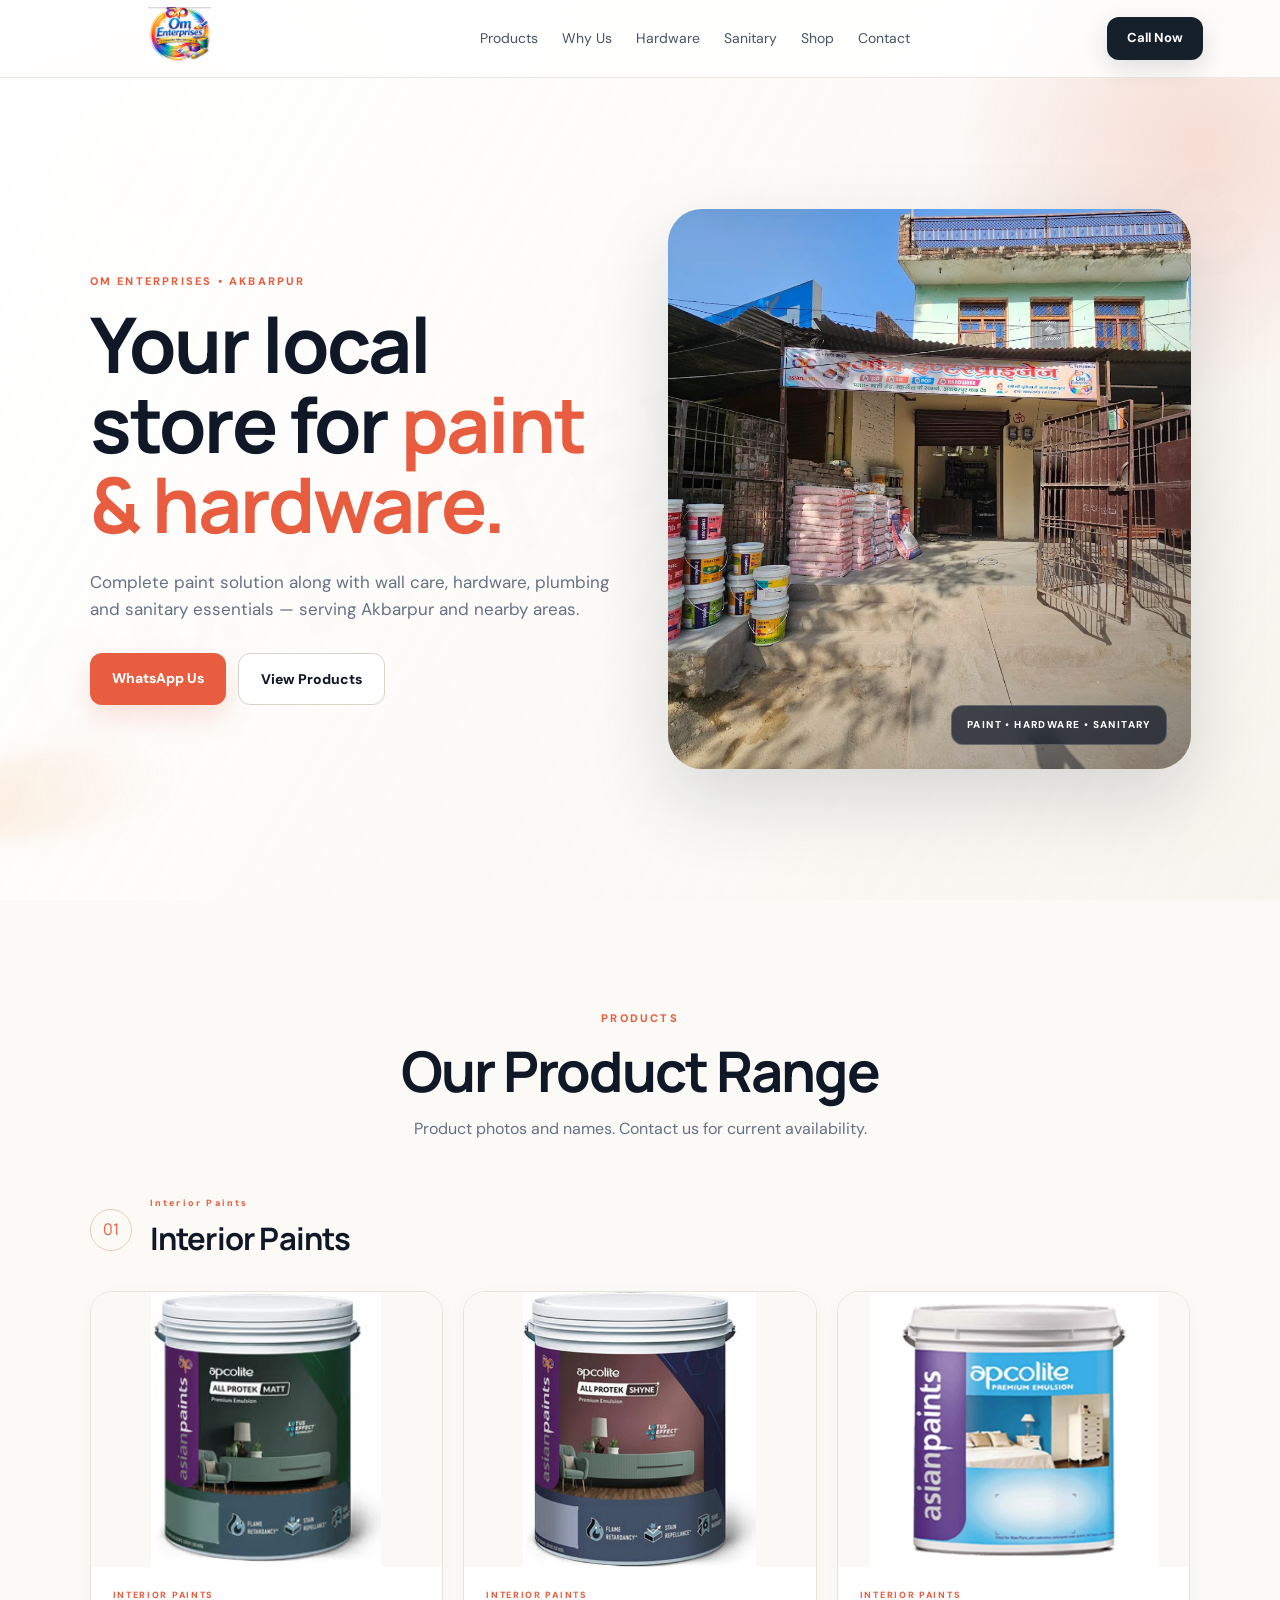
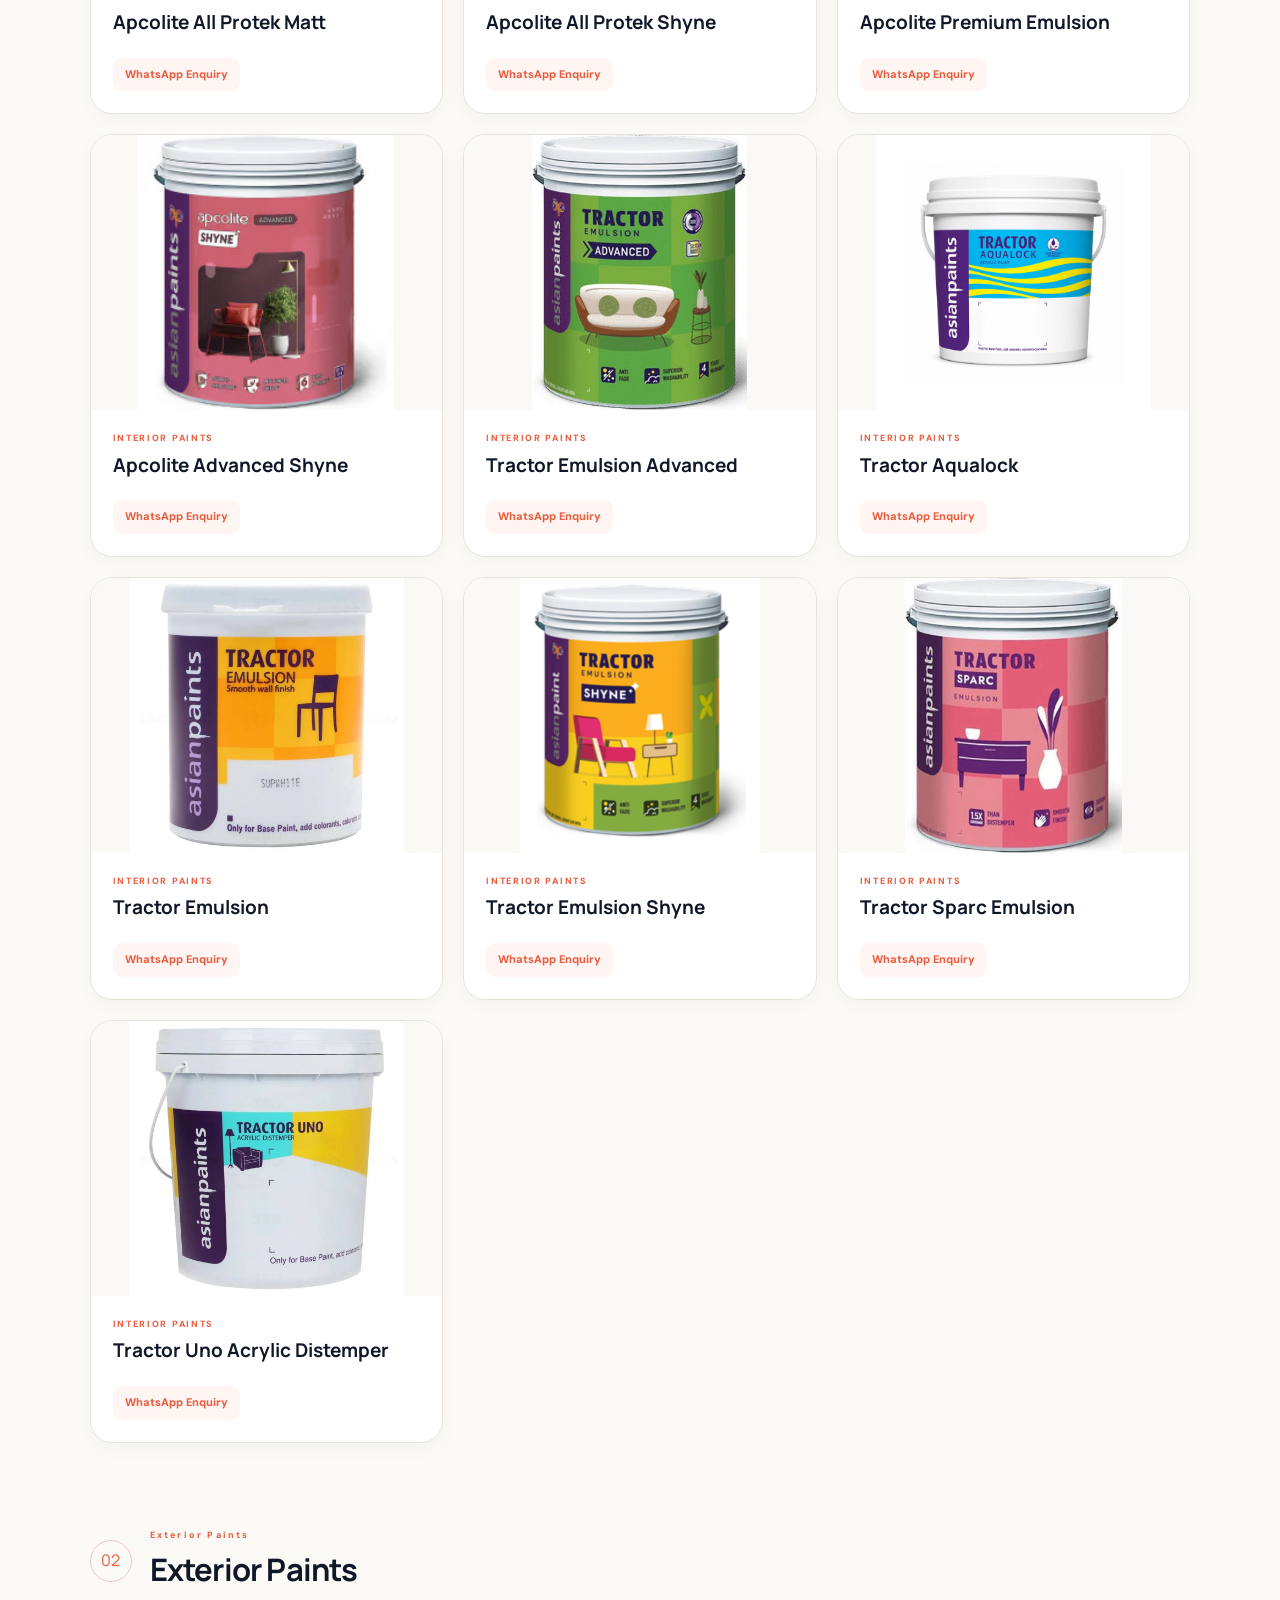
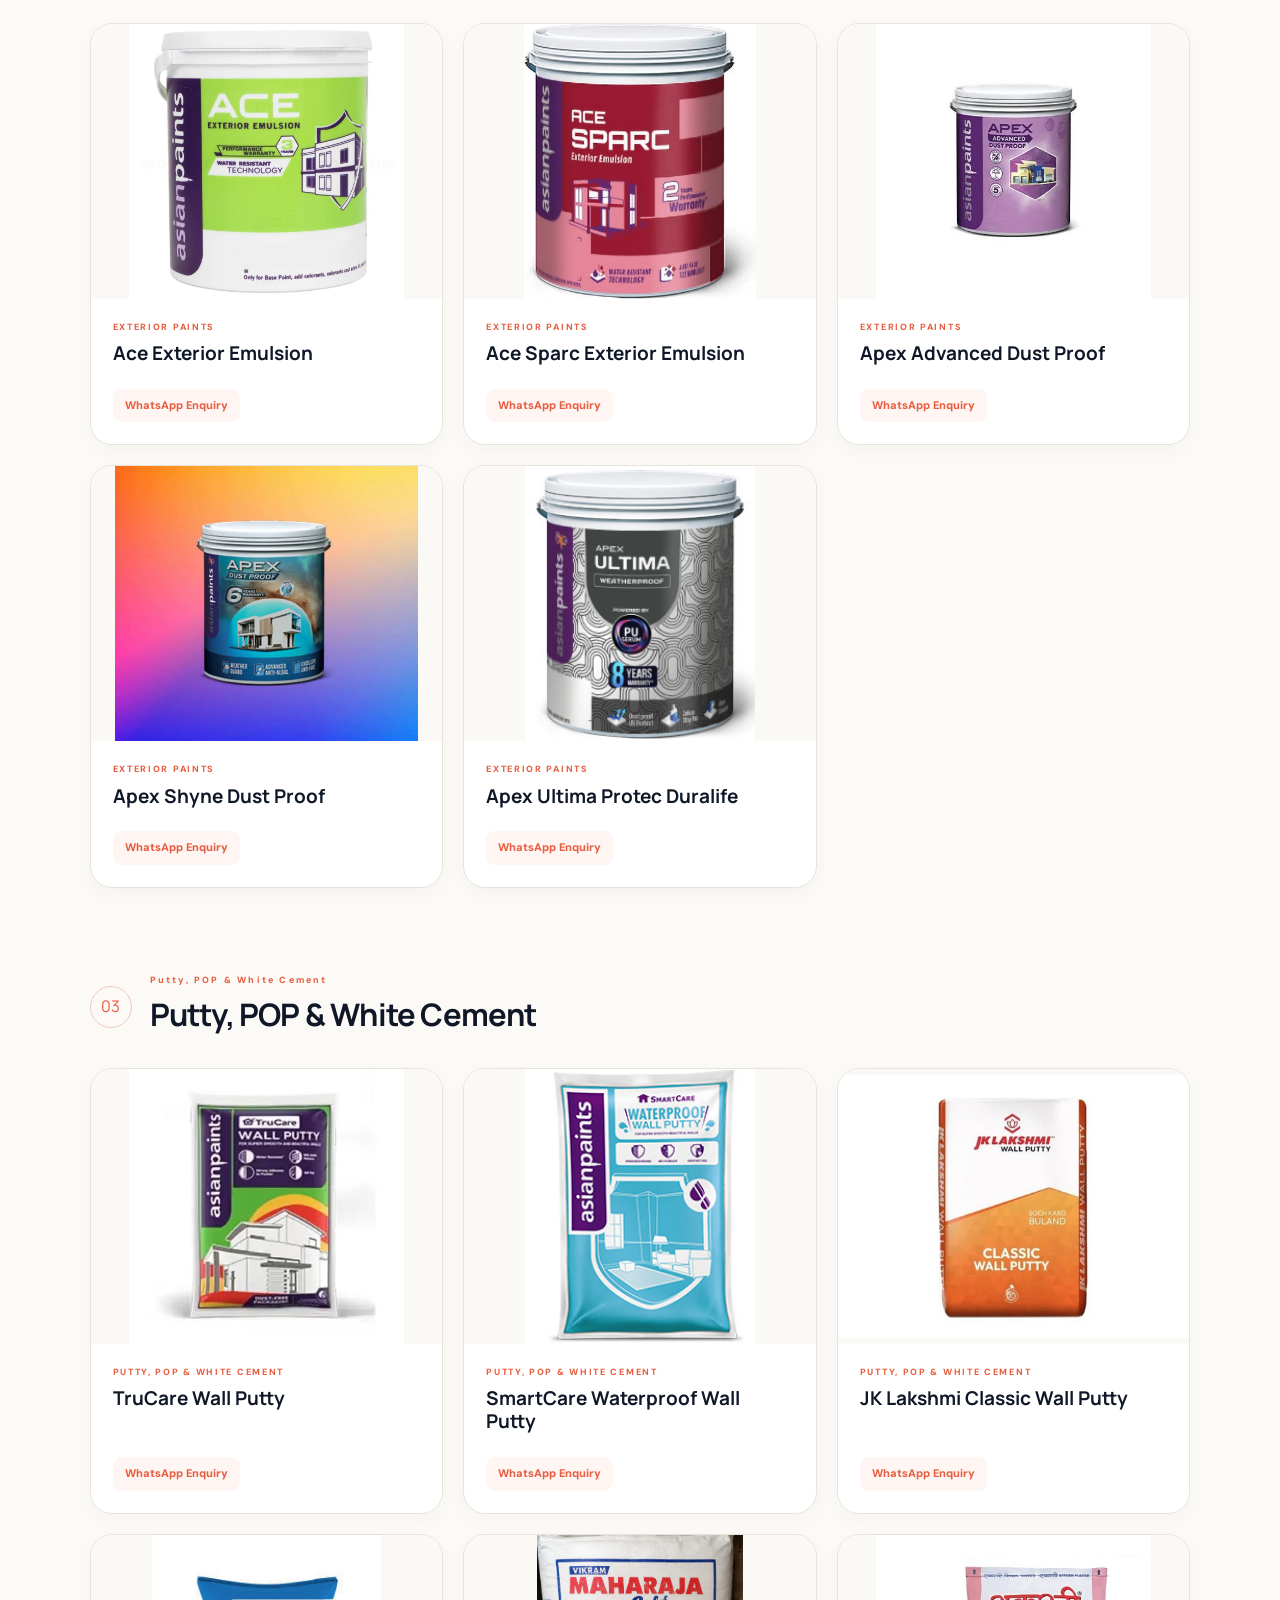
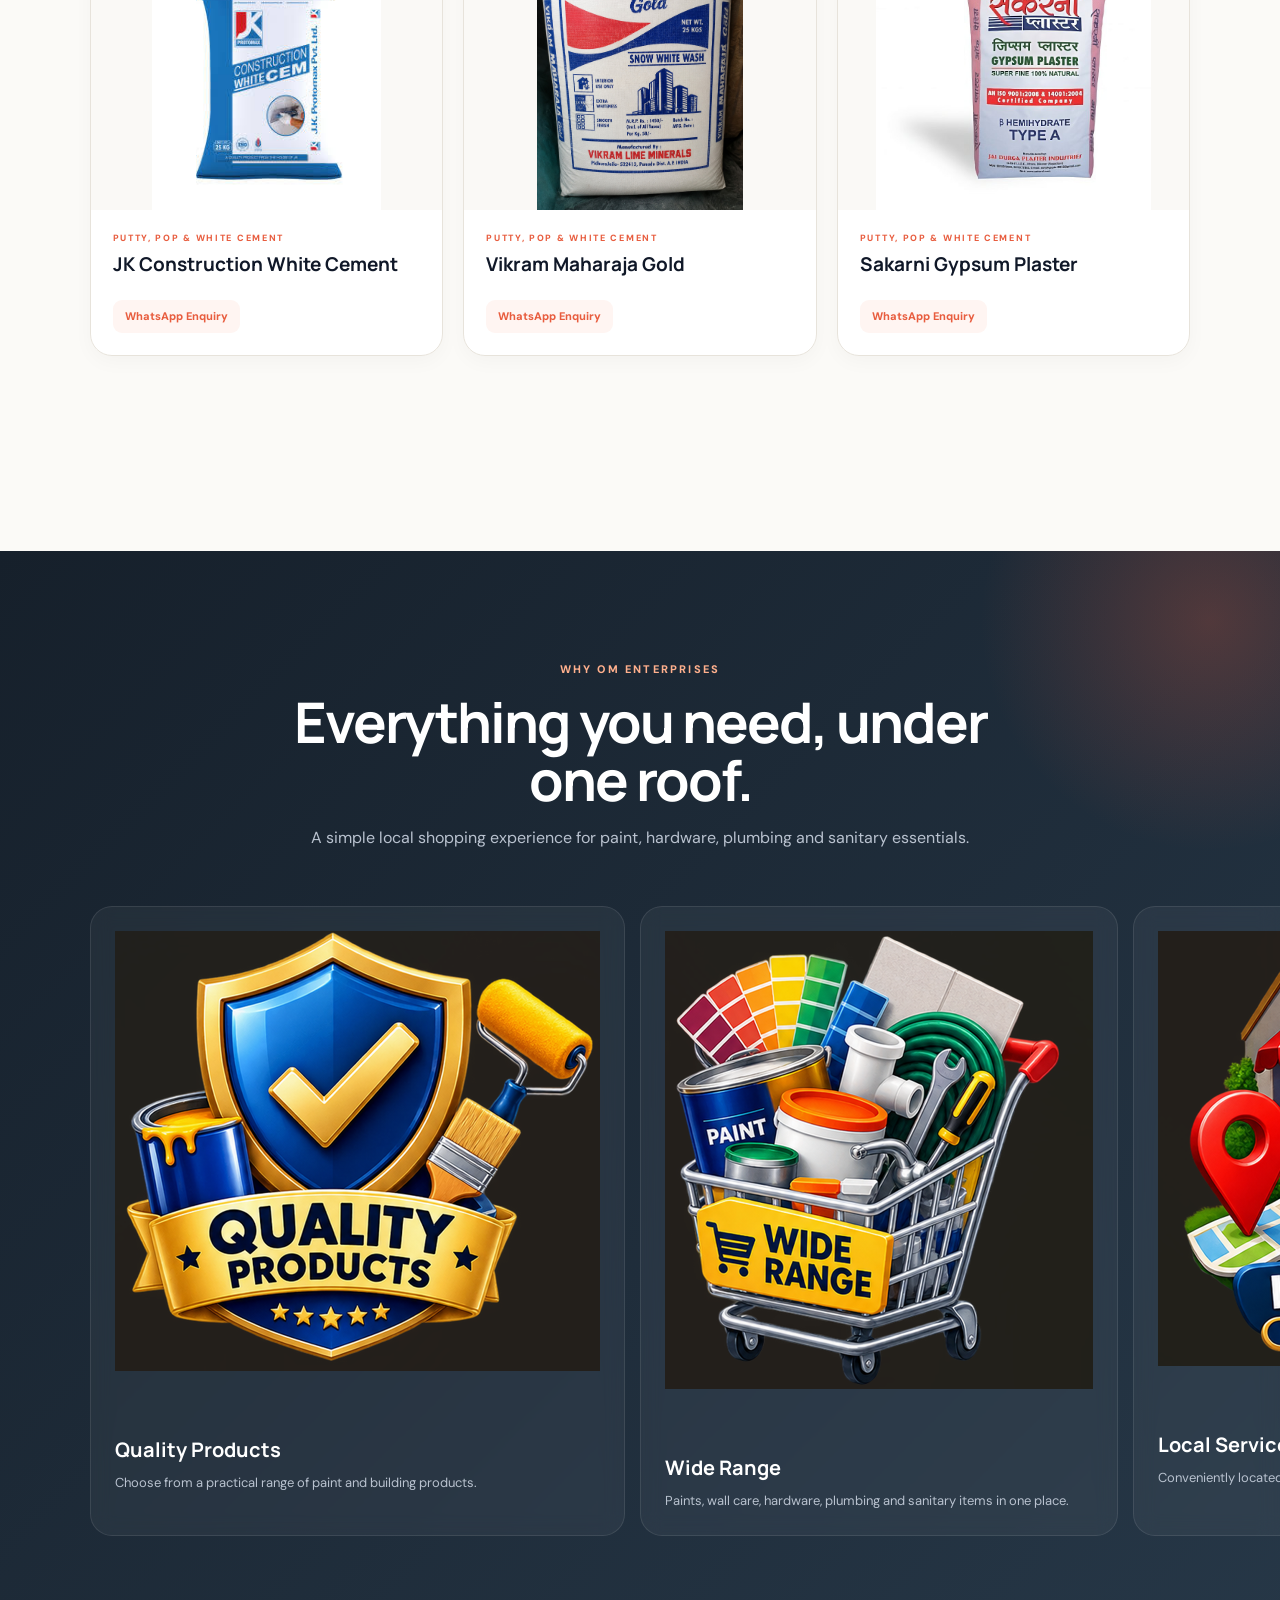
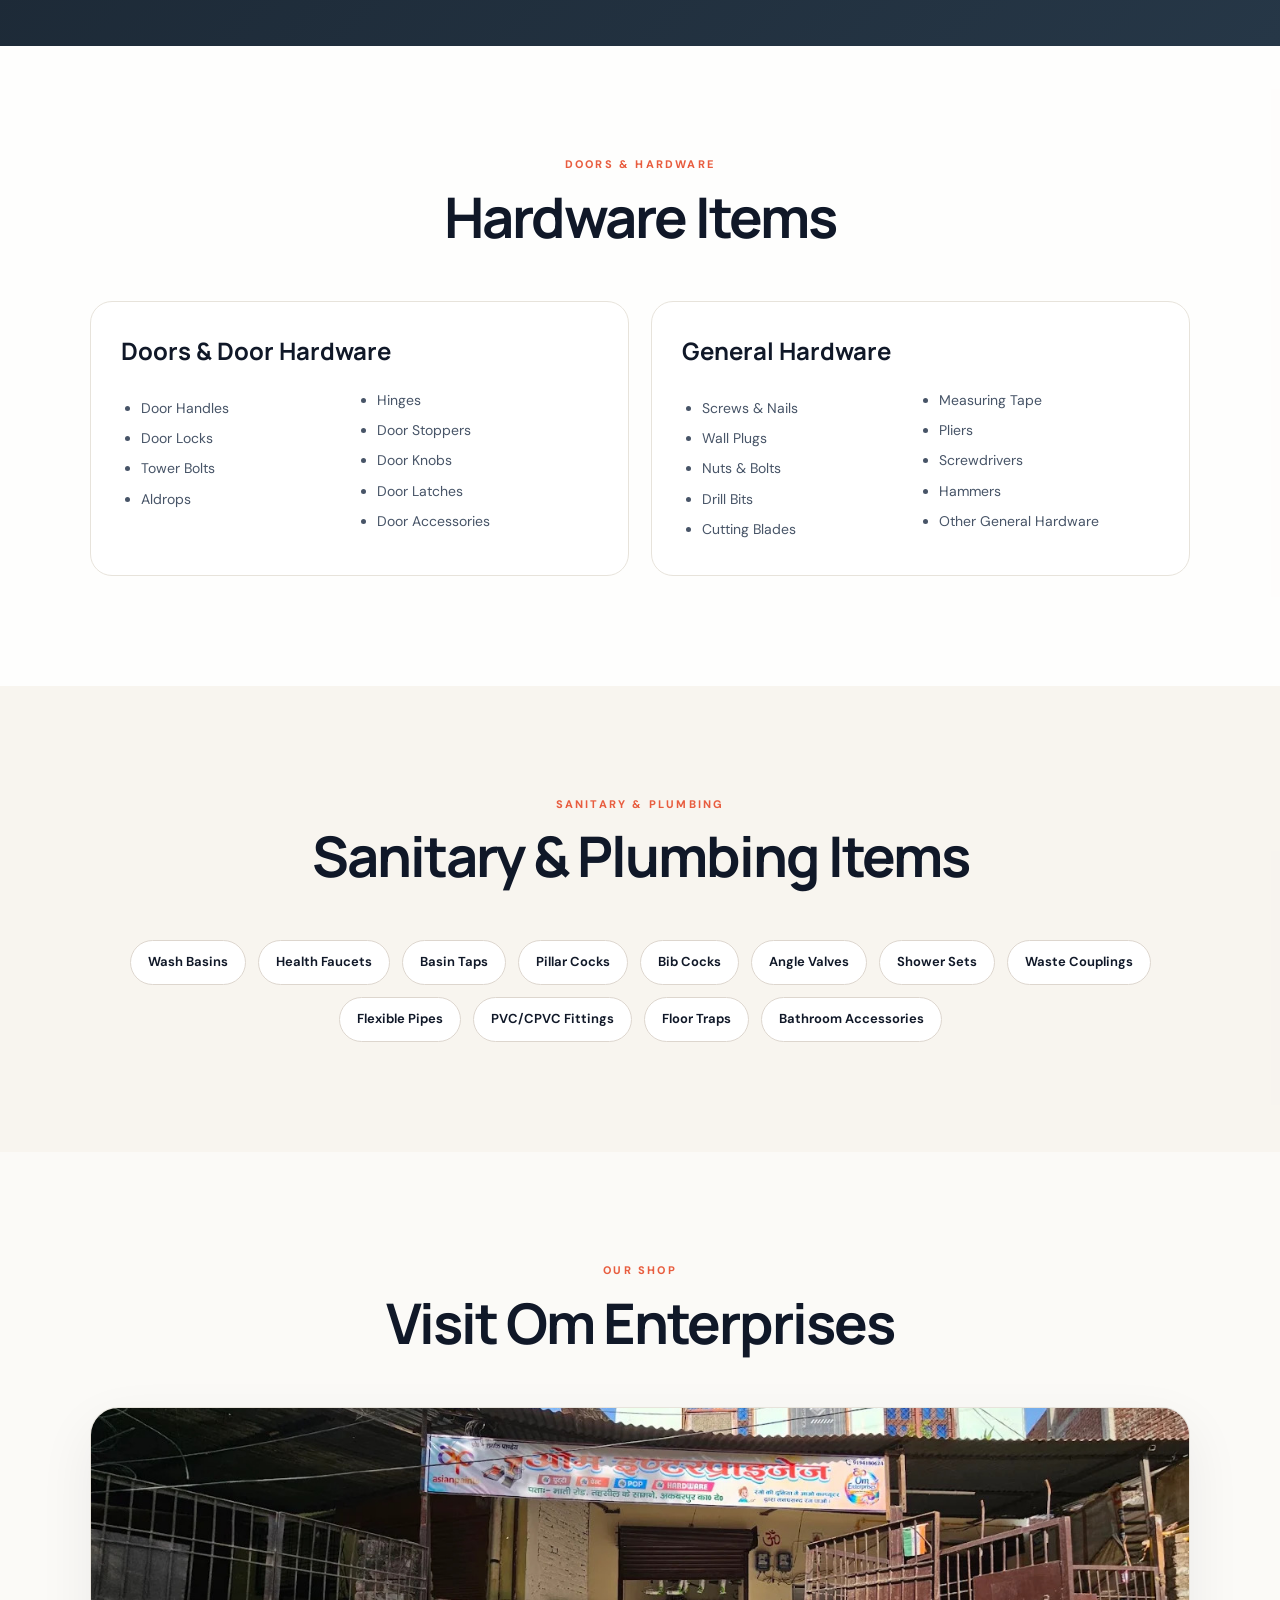
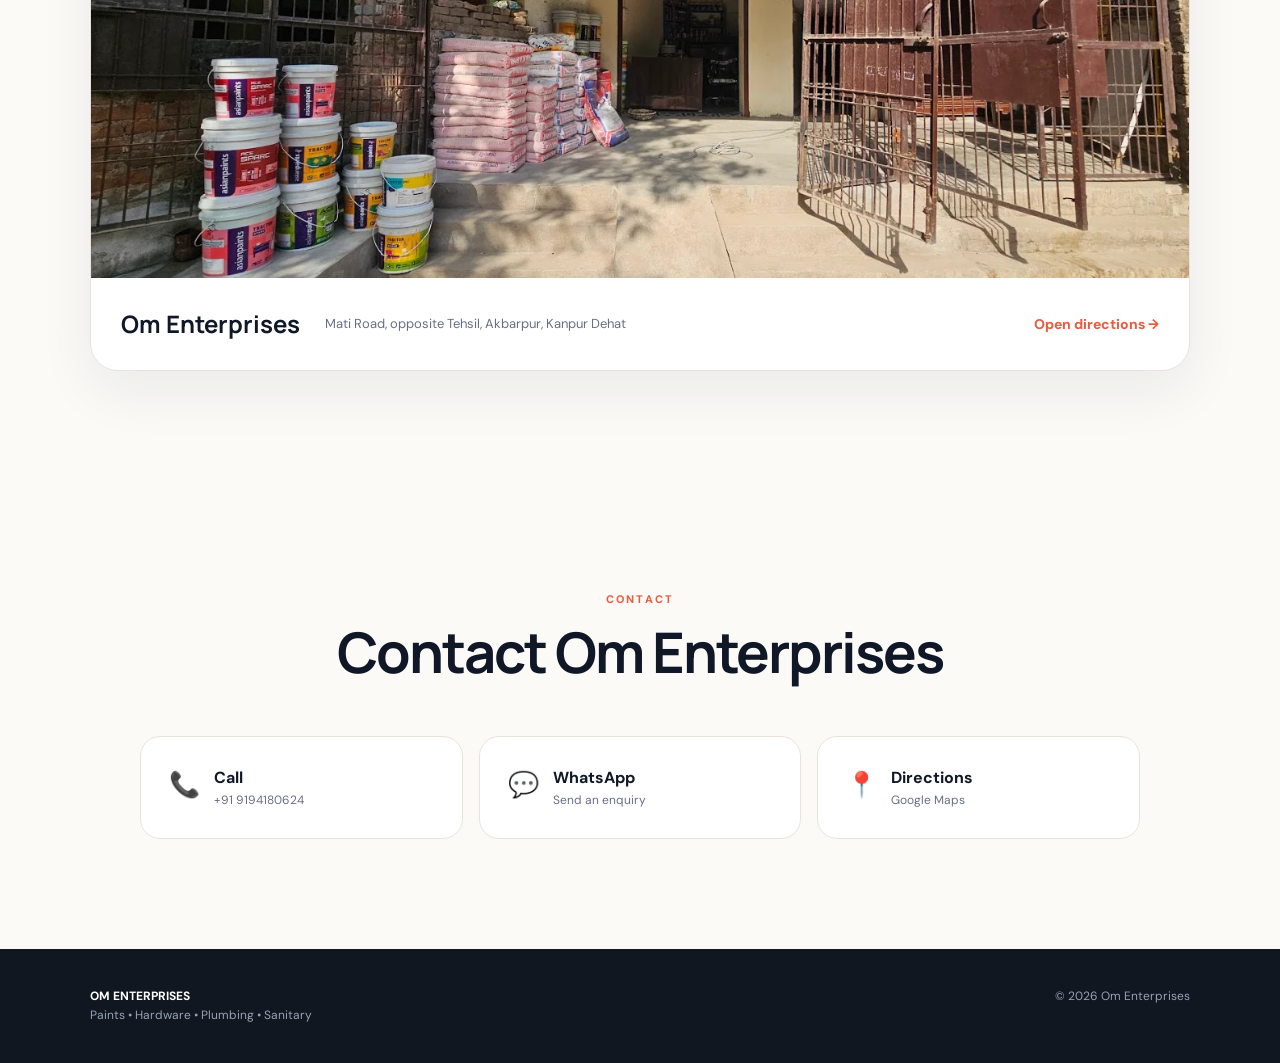
==== commit 0c9efa27: "Add four Why Us feature icons" ====
--- a/index.html
+++ b/index.html
@@ -1 +1 @@
-<!doctype html><html lang="en"><head><meta charset="utf-8"><meta name="viewport" content="width=device-width,initial-scale=1"><meta name="google-site-verification" content="L_8VpmONOlOom4Tx-sQl0shjpQ8elI20Q0F2f2z7LuY"><title>Om Enterprises | Paints & Hardware in Akbarpur</title><meta name="description" content="Om Enterprises, Mati Road opposite Tehsil, Akbarpur, Kanpur Dehat. Paints, wall putty, POP, white cement, doors, hardware, plumbing and sanitary items."><link rel="icon" href="assets/logo.png"><link rel="stylesheet" href="style.css"><script type="application/ld+json">{"@context":"https://schema.org","@type":"HardwareStore","name":"Om Enterprises","telephone":"+919194180624","address":{"@type":"PostalAddress","streetAddress":"Mati Road, opposite Tehsil","addressLocality":"Akbarpur","addressRegion":"Uttar Pradesh","addressCountry":"IN"}}</script></head><body><header class="navbar"><a class="brand" href="#home"><img src="assets/logo.png" alt="Om Enterprises"></a><nav><a href="#products">Products</a><a href="#why-us">Why Us</a><a href="#hardware">Hardware</a><a href="#sanitary">Sanitary</a><a href="#gallery">Shop</a><a href="#contact">Contact</a></nav><a class="nav-btn" href="tel:+919194180624">Call Now</a></header><main><section id="home" class="hero"><div class="hero-copy"><p class="eyebrow">OM ENTERPRISES • AKBARPUR</p><h1>Your local store for <span>paint & hardware.</span></h1><p class="hero-text">Complete paint solution along with wall care, hardware, plumbing and sanitary essentials — serving Akbarpur and nearby areas.</p><div class="actions"><a class="btn primary" href="https://wa.me/919194180624?text=Hello%20Om%20Enterprises%2C%20I%20want%20to%20make%20an%20enquiry.">WhatsApp Us</a><a class="btn secondary" href="#products">View Products</a></div></div><div class="hero-photo"><img src="assets/shop.jpg" alt="Om Enterprises shop on Mati Road, Akbarpur"></div></section><section id="products" class="section"><div class="section-heading"><p class="eyebrow">PRODUCTS</p><h2>Our Product Range</h2><p>Product photos and names. Contact us for current availability.</p></div><div id="catalog"></div></section><section id="why-us" class="section why-us"><div class="section-heading"><p class="eyebrow">WHY OM ENTERPRISES</p><h2>Everything you need, under one roof.</h2><p>A simple local shopping experience for paint, hardware, plumbing and sanitary essentials.</p></div><div class="why-grid"><article><span>01</span><div><h3>Quality Products</h3><p>Choose from a practical range of paint and building products.</p></div></article><article><span>02</span><div><h3>Wide Range</h3><p>Paints, wall care, hardware, plumbing and sanitary items in one place.</p></div></article><article><span>03</span><div><h3>Local Service</h3><p>Conveniently located on Mati Road, opposite the Tehsil in Akbarpur.</p></div></article><article><span>04</span><div><h3>Easy Enquiry</h3><p>Send us a WhatsApp enquiry or call directly before visiting.</p></div></article></div></section><section id="hardware" class="section list-section"><div class="section-heading"><p class="eyebrow">DOORS & HARDWARE</p><h2>Hardware Items</h2></div><div class="list-grid"><div><h3>Doors & Door Hardware</h3><ul><li>Door Handles</li><li>Door Locks</li><li>Tower Bolts</li><li>Aldrops</li><li>Hinges</li><li>Door Stoppers</li><li>Door Knobs</li><li>Door Latches</li><li>Door Accessories</li></ul></div><div><h3>General Hardware</h3><ul><li>Screws & Nails</li><li>Wall Plugs</li><li>Nuts & Bolts</li><li>Drill Bits</li><li>Cutting Blades</li><li>Measuring Tape</li><li>Pliers</li><li>Screwdrivers</li><li>Hammers</li><li>Other General Hardware</li></ul></div></div></section><section id="sanitary" class="section list-section alt"><div class="section-heading"><p class="eyebrow">SANITARY & PLUMBING</p><h2>Sanitary & Plumbing Items</h2></div><div class="chip-list"><span>Wash Basins</span><span>Health Faucets</span><span>Basin Taps</span><span>Pillar Cocks</span><span>Bib Cocks</span><span>Angle Valves</span><span>Shower Sets</span><span>Waste Couplings</span><span>Flexible Pipes</span><span>PVC/CPVC Fittings</span><span>Floor Traps</span><span>Bathroom Accessories</span></div></section><section id="gallery" class="section"><div class="section-heading"><p class="eyebrow">OUR SHOP</p><h2>Visit Om Enterprises</h2></div><div class="gallery-card"><img src="assets/shop.jpg" alt="Om Enterprises shop"><div class="gallery-info"><h3>Om Enterprises</h3><p>Mati Road, opposite Tehsil, Akbarpur, Kanpur Dehat</p><a class="text-link" href="https://www.google.com/maps/search/?api=1&query=Om%20Enterprises%20Mati%20Road%20Akbarpur%20Kanpur%20Dehat">Open directions →</a></div></div></section><section id="contact" class="section contact"><div class="section-heading"><p class="eyebrow">CONTACT</p><h2>Contact Om Enterprises</h2></div><div class="contact-grid"><a href="tel:+919194180624"><span>📞</span><b>Call</b><small>+91 9194180624</small></a><a href="https://wa.me/919194180624"><span>💬</span><b>WhatsApp</b><small>Send an enquiry</small></a><a href="https://www.google.com/maps/search/?api=1&query=Om%20Enterprises%20Mati%20Road%20Akbarpur%20Kanpur%20Dehat"><span>📍</span><b>Directions</b><small>Google Maps</small></a></div></section></main><footer><div><strong>OM ENTERPRISES</strong><p>Paints • Hardware • Plumbing • Sanitary</p></div><p>© <span id="year"></span> Om Enterprises</p></footer><div class="mobile-bar"><a href="tel:+919194180624">📞 Call</a><a href="https://wa.me/919194180624">💬 WhatsApp</a><a href="https://www.google.com/maps/search/?api=1&query=Om%20Enterprises%20Mati%20Road%20Akbarpur%20Kanpur%20Dehat">📍 Map</a></div><script>const phone='919194180624';const data=[['Interior Paints',[['Apcolite All Protek Matt','Apcolite All Protek Matt.jpg'],['Apcolite All Protek Shyne','Apcolite All Protek Shyne.jpg'],['Apcolite Premium Emulsion','Apcolite Premium.jpg'],['Apcolite Advanced Shyne','Apcolite shyne premium emulsion.jpg'],['Tractor Emulsion Advanced','Tractor Advanced.jpg'],['Tractor Aqualock','Tractor Aqualock .jpg'],['Tractor Emulsion','Tractor Emulsion.jpg'],['Tractor Emulsion Shyne','Tractor Shyne.jpg'],['Tractor Sparc Emulsion','Tractor Sparc.jpg'],['Tractor Uno Acrylic Distemper','Tractor UNO.jpg']]],['Exterior Paints',[['Ace Exterior Emulsion','Ace Exterior.jpg'],['Ace Sparc Exterior Emulsion','Ace Sparc.jpg'],['Apex Advanced Dust Proof','Apex Advanced (Dust Proof).jpg'],['Apex Shyne Dust Proof','Apex Shyne.jpg'],['Apex Ultima Protec Duralife','Apex Ultima.jpg']]],['Putty, POP & White Cement',[['TruCare Wall Putty','Asian Normal.jpg'],['SmartCare Waterproof Wall Putty','Asian Waterproof.jpg'],['JK Lakshmi Classic Wall Putty','J K Laxmi.jpg'],['JK Construction White Cement','J K Protomax White Cem.jpg'],['Vikram Maharaja Gold','Maharaja White Cem.jpg'],['Sakarni Gypsum Plaster','Sakarni POP.jpg']]]];document.getElementById('catalog').innerHTML=data.map((g,gi)=>`<div class="category-block"><div class="category-title"><span>0${gi+1}</span><div><p class="eyebrow">${g[0]}</p><h3>${g[0]}</h3></div></div><div class="catalog-grid">${g[1].map(([name,file],i)=>{const image=file?`style="background-image:url('assets/products/${encodeURIComponent(file).replace(/%2F/g,'/') }');background-size:contain;background-position:center;background-repeat:no-repeat;--delay:${i*70}ms"`:'';return `<article class="catalog-card" style="animation-delay:${i*70}ms"><div class="product-image ${file?'':'no-photo'}" ${image}></div><div class="catalog-body"><span class="product-tag">${g[0]}</span><h3>${name}</h3><div class="product-bottom"><a href="https://wa.me/${phone}?text=Hello%20Om%20Enterprises%2C%20I%20want%20to%20enquire%20about%20${encodeURIComponent(name)}">WhatsApp Enquiry</a></div></div></article>`}).join('')}</div></div>`).join('');document.getElementById('year').textContent=new Date().getFullYear();</script></body></html>+<!doctype html><html lang="en"><head><meta charset="utf-8"><meta name="viewport" content="width=device-width,initial-scale=1"><meta name="google-site-verification" content="L_8VpmONOlOom4Tx-sQl0shjpQ8elI20Q0F2f2z7LuY"><title>Om Enterprises | Paints & Hardware in Akbarpur</title><meta name="description" content="Om Enterprises, Mati Road opposite Tehsil, Akbarpur, Kanpur Dehat. Paints, wall putty, POP, white cement, doors, hardware, plumbing and sanitary items."><link rel="icon" href="assets/logo.png"><link rel="stylesheet" href="style.css"><script type="application/ld+json">{"@context":"https://schema.org","@type":"HardwareStore","name":"Om Enterprises","telephone":"+919194180624","address":{"@type":"PostalAddress","streetAddress":"Mati Road, opposite Tehsil","addressLocality":"Akbarpur","addressRegion":"Uttar Pradesh","addressCountry":"IN"}}</script></head><body><header class="navbar"><a class="brand" href="#home"><img src="assets/logo.png" alt="Om Enterprises"></a><nav><a href="#products">Products</a><a href="#why-us">Why Us</a><a href="#hardware">Hardware</a><a href="#sanitary">Sanitary</a><a href="#gallery">Shop</a><a href="#contact">Contact</a></nav><a class="nav-btn" href="tel:+919194180624">Call Now</a></header><main><section id="home" class="hero"><div class="hero-copy"><p class="eyebrow">OM ENTERPRISES • AKBARPUR</p><h1>Your local store for <span>paint & hardware.</span></h1><p class="hero-text">Complete paint solution along with wall care, hardware, plumbing and sanitary essentials — serving Akbarpur and nearby areas.</p><div class="actions"><a class="btn primary" href="https://wa.me/919194180624?text=Hello%20Om%20Enterprises%2C%20I%20want%20to%20make%20an%20enquiry.">WhatsApp Us</a><a class="btn secondary" href="#products">View Products</a></div></div><div class="hero-photo"><img src="assets/shop.jpg" alt="Om Enterprises shop on Mati Road, Akbarpur"></div></section><section id="products" class="section"><div class="section-heading"><p class="eyebrow">PRODUCTS</p><h2>Our Product Range</h2><p>Product photos and names. Contact us for current availability.</p></div><div id="catalog"></div></section><section id="why-us" class="section why-us"><div class="section-heading"><p class="eyebrow">WHY OM ENTERPRISES</p><h2>Everything you need, under one roof.</h2><p>A simple local shopping experience for paint, hardware, plumbing and sanitary essentials.</p></div><div class="why-grid"><article><img class="why-icon" src="assets/why-us/quality-products.png" alt="Quality Products"><div><h3>Quality Products</h3><p>Choose from a practical range of paint and building products.</p></div></article><article><img class="why-icon" src="assets/why-us/wide-range.png" alt="Wide Range"><div><h3>Wide Range</h3><p>Paints, wall care, hardware, plumbing and sanitary items in one place.</p></div></article><article><img class="why-icon" src="assets/why-us/local-services.png" alt="Local Services"><div><h3>Local Service</h3><p>Conveniently located on Mati Road, opposite the Tehsil in Akbarpur.</p></div></article><article><img class="why-icon" src="assets/why-us/easy-enquiry.png" alt="Easy Enquiry"><div><h3>Easy Enquiry</h3><p>Send us a WhatsApp enquiry or call directly before visiting.</p></div></article></div></section><section id="hardware" class="section list-section"><div class="section-heading"><p class="eyebrow">DOORS & HARDWARE</p><h2>Hardware Items</h2></div><div class="list-grid"><div><h3>Doors & Door Hardware</h3><ul><li>Door Handles</li><li>Door Locks</li><li>Tower Bolts</li><li>Aldrops</li><li>Hinges</li><li>Door Stoppers</li><li>Door Knobs</li><li>Door Latches</li><li>Door Accessories</li></ul></div><div><h3>General Hardware</h3><ul><li>Screws & Nails</li><li>Wall Plugs</li><li>Nuts & Bolts</li><li>Drill Bits</li><li>Cutting Blades</li><li>Measuring Tape</li><li>Pliers</li><li>Screwdrivers</li><li>Hammers</li><li>Other General Hardware</li></ul></div></div></section><section id="sanitary" class="section list-section alt"><div class="section-heading"><p class="eyebrow">SANITARY & PLUMBING</p><h2>Sanitary & Plumbing Items</h2></div><div class="chip-list"><span>Wash Basins</span><span>Health Faucets</span><span>Basin Taps</span><span>Pillar Cocks</span><span>Bib Cocks</span><span>Angle Valves</span><span>Shower Sets</span><span>Waste Couplings</span><span>Flexible Pipes</span><span>PVC/CPVC Fittings</span><span>Floor Traps</span><span>Bathroom Accessories</span></div></section><section id="gallery" class="section"><div class="section-heading"><p class="eyebrow">OUR SHOP</p><h2>Visit Om Enterprises</h2></div><div class="gallery-card"><img src="assets/shop.jpg" alt="Om Enterprises shop"><div class="gallery-info"><h3>Om Enterprises</h3><p>Mati Road, opposite Tehsil, Akbarpur, Kanpur Dehat</p><a class="text-link" href="https://www.google.com/maps/search/?api=1&query=Om%20Enterprises%20Mati%20Road%20Akbarpur%20Kanpur%20Dehat">Open directions →</a></div></div></section><section id="contact" class="section contact"><div class="section-heading"><p class="eyebrow">CONTACT</p><h2>Contact Om Enterprises</h2></div><div class="contact-grid"><a href="tel:+919194180624"><span>📞</span><b>Call</b><small>+91 9194180624</small></a><a href="https://wa.me/919194180624"><span>💬</span><b>WhatsApp</b><small>Send an enquiry</small></a><a href="https://www.google.com/maps/search/?api=1&query=Om%20Enterprises%20Mati%20Road%20Akbarpur%20Kanpur%20Dehat"><span>📍</span><b>Directions</b><small>Google Maps</small></a></div></section></main><footer><div><strong>OM ENTERPRISES</strong><p>Paints • Hardware • Plumbing • Sanitary</p></div><p>© <span id="year"></span> Om Enterprises</p></footer><div class="mobile-bar"><a href="tel:+919194180624">📞 Call</a><a href="https://wa.me/919194180624">💬 WhatsApp</a><a href="https://www.google.com/maps/search/?api=1&query=Om%20Enterprises%20Mati%20Road%20Akbarpur%20Kanpur%20Dehat">📍 Map</a></div><script>const phone='919194180624';const data=[['Interior Paints',[['Apcolite All Protek Matt','Apcolite All Protek Matt.jpg'],['Apcolite All Protek Shyne','Apcolite All Protek Shyne.jpg'],['Apcolite Premium Emulsion','Apcolite Premium.jpg'],['Apcolite Advanced Shyne','Apcolite shyne premium emulsion.jpg'],['Tractor Emulsion Advanced','Tractor Advanced.jpg'],['Tractor Aqualock','Tractor Aqualock .jpg'],['Tractor Emulsion','Tractor Emulsion.jpg'],['Tractor Emulsion Shyne','Tractor Shyne.jpg'],['Tractor Sparc Emulsion','Tractor Sparc.jpg'],['Tractor Uno Acrylic Distemper','Tractor UNO.jpg']]],['Exterior Paints',[['Ace Exterior Emulsion','Ace Exterior.jpg'],['Ace Sparc Exterior Emulsion','Ace Sparc.jpg'],['Apex Advanced Dust Proof','Apex Advanced (Dust Proof).jpg'],['Apex Shyne Dust Proof','Apex Shyne.jpg'],['Apex Ultima Protec Duralife','Apex Ultima.jpg']]],['Putty, POP & White Cement',[['TruCare Wall Putty','Asian Normal.jpg'],['SmartCare Waterproof Wall Putty','Asian Waterproof.jpg'],['JK Lakshmi Classic Wall Putty','J K Laxmi.jpg'],['JK Construction White Cement','J K Protomax White Cem.jpg'],['Vikram Maharaja Gold','Maharaja White Cem.jpg'],['Sakarni Gypsum Plaster','Sakarni POP.jpg']]]];document.getElementById('catalog').innerHTML=data.map((g,gi)=>`<div class="category-block"><div class="category-title"><span>0${gi+1}</span><div><p class="eyebrow">${g[0]}</p><h3>${g[0]}</h3></div></div><div class="catalog-grid">${g[1].map(([name,file],i)=>{const image=file?`style="background-image:url('assets/products/${encodeURIComponent(file).replace(/%2F/g,'/') }');background-size:contain;background-position:center;background-repeat:no-repeat;--delay:${i*70}ms"`:'';return `<article class="catalog-card" style="animation-delay:${i*70}ms"><div class="product-image ${file?'':'no-photo'}" ${image}></div><div class="catalog-body"><span class="product-tag">${g[0]}</span><h3>${name}</h3><div class="product-bottom"><a href="https://wa.me/${phone}?text=Hello%20Om%20Enterprises%2C%20I%20want%20to%20enquire%20about%20${encodeURIComponent(name)}">WhatsApp Enquiry</a></div></div></article>`}).join('')}</div></div>`).join('');document.getElementById('year').textContent=new Date().getFullYear();</script></body></html>
--- a/style.css
+++ b/style.css
@@ -1,2 +1,2 @@
 @import url('https://fonts.googleapis.com/css2?family=DM+Sans:wght@400;500;600;700&family=Manrope:wght@700;800&display=swap');
-:root{--ink:#101828;--muted:#667085;--cream:#f7f4ee;--white:#fff;--accent:#e85d3f;--dark:#16202b;--line:#e7e3db}*{box-sizing:border-box;margin:0;padding:0}html{scroll-behavior:smooth}body{font-family:'DM Sans',sans-serif;color:var(--ink);background:#fbfaf7;line-height:1.6;position:relative;overflow-x:hidden}body:before{content:"";position:fixed;inset:0;pointer-events:none;z-index:-1;background-image:radial-gradient(circle at 10% 20%,rgba(232,93,63,.035) 0 110px,transparent 111px),radial-gradient(circle at 90% 55%,rgba(22,32,43,.025) 0 150px,transparent 151px),linear-gradient(115deg,transparent 0 46%,rgba(232,93,63,.018) 46.5% 47%,transparent 47.5%);background-size:auto,auto,100% 100%;opacity:.95}body:after{content:"OM ENTERPRISES";position:fixed;left:50%;top:50%;transform:translate(-50%,-50%) rotate(-24deg);font-family:Manrope,sans-serif;font-size:clamp(55px,10vw,150px);font-weight:800;letter-spacing:8px;color:#101828;opacity:.025;white-space:nowrap;pointer-events:none;z-index:-1}a{text-decoration:none;color:inherit}.navbar{height:78px;display:flex;align-items:center;justify-content:space-between;padding:0 6%;border-bottom:1px solid var(--line);background:rgba(255,255,255,.92);backdrop-filter:blur(14px);position:sticky;top:0;z-index:20}.brand img{width:205px;height:56px;object-fit:contain;display:block}.navbar nav{display:flex;gap:24px;font-size:14px;color:#475467}.navbar nav a{transition:.25s}.navbar nav a:hover{color:var(--accent);transform:translateY(-1px)}.nav-btn{padding:10px 18px;border-radius:10px;background:var(--dark);color:#fff;font-weight:700;font-size:13px;transition:.25s}.nav-btn:hover{transform:translateY(-2px);box-shadow:0 8px 20px #10182825}.hero{min-height:calc(100vh - 78px);padding:6.5% 7%;display:grid;grid-template-columns:1.05fr .95fr;align-items:center;gap:6%;background:linear-gradient(135deg,rgba(255,255,255,.9) 0%,rgba(248,245,239,.9) 100%);position:relative;isolation:isolate}.hero:before{content:"";position:absolute;width:360px;height:360px;right:35%;top:-150px;border-radius:50%;background:rgba(232,93,63,.07);filter:blur(12px);animation:floatGlow 8s ease-in-out infinite;z-index:-1}.hero-copy{animation:fadeUp .8s ease both}.eyebrow{font-size:11px;font-weight:800;letter-spacing:2px;color:var(--accent);margin-bottom:14px}.hero h1,.section h2,.cta h2,.map-qr h2{font-family:Manrope,sans-serif;line-height:1.08;letter-spacing:-1.5px}.hero h1{font-size:clamp(42px,5.3vw,70px);max-width:700px}.hero h1 span{color:var(--accent)}.hero-text{max-width:600px;color:var(--muted);margin:24px 0 28px;font-size:17px}.actions{display:flex;gap:12px;flex-wrap:wrap}.btn{display:inline-flex;align-items:center;justify-content:center;padding:13px 21px;border-radius:11px;font-weight:700;font-size:14px;transition:.25s}.primary{background:var(--accent);color:#fff}.primary:hover{transform:translateY(-3px);box-shadow:0 12px 25px #e85d3f35}.secondary{border:1px solid #d8d3c9;background:#fff}.secondary:hover{transform:translateY(-3px);box-shadow:0 12px 25px #10182812}.hero-photo{height:490px;border-radius:28px;overflow:hidden;position:relative;background:#ddd;box-shadow:0 24px 70px #10182820;animation:fadeInRight .9s ease both}.hero-photo img{width:100%;height:100%;object-fit:cover;transition:transform 1s ease}.hero-photo:hover img{transform:scale(1.035)}.photo-badge{position:absolute;left:20px;right:20px;bottom:20px;padding:15px 18px;border-radius:15px;background:#16202bdd;color:#fff;backdrop-filter:blur(8px)}.photo-badge strong{display:block;font-size:15px}.photo-badge span{display:block;font-size:12px;color:#d0d5dd;margin-top:2px}.section{padding:100px 7%;position:relative}.section-heading{text-align:center;max-width:680px;margin:0 auto 45px;animation:fadeUp .7s ease both}.section h2,.map-qr h2{font-size:clamp(32px,4vw,50px);margin-bottom:15px}.section-heading>p:last-child{color:var(--muted)}.category-block{max-width:1200px;margin:0 auto 72px}.category-title{display:flex;align-items:center;gap:18px;margin-bottom:25px}.category-title>span{font-family:Manrope,sans-serif;font-size:13px;color:#98a2b3;border:1px solid var(--line);border-radius:50%;width:38px;height:38px;display:grid;place-items:center;transition:.3s}.category-block:hover .category-title>span{border-color:var(--accent);color:var(--accent);transform:rotate(8deg)}.category-title .eyebrow{margin:0 0 3px;font-size:9px}.category-title h3{font-family:Manrope,sans-serif;font-size:30px;letter-spacing:-.7px}.catalog-grid{display:grid;grid-template-columns:repeat(3,1fr);gap:18px}.catalog-card{border:1px solid var(--line);border-radius:18px;background:rgba(255,255,255,.94);overflow:hidden;transition:transform .3s ease,box-shadow .3s ease,border-color .3s ease;display:flex;flex-direction:column;animation:fadeUp .6s ease both}.catalog-card:hover{transform:translateY(-8px);box-shadow:0 18px 42px #10182818;border-color:#ddd4c8}.product-image{height:245px;background-color:#f8f8f8;background-repeat:no-repeat;background-size:contain;background-position:center;transition:transform .35s ease}.catalog-card:hover .product-image{transform:scale(1.035)}.catalog-body{padding:20px 21px 21px;display:flex;flex-direction:column;flex:1}.product-tag{font-size:9px;text-transform:uppercase;letter-spacing:1.6px;color:var(--accent);font-weight:800}.catalog-body h3{font-family:Manrope,sans-serif;font-size:18px;line-height:1.2;margin:7px 0 9px}.product-bottom{display:flex;justify-content:flex-end;align-items:end;gap:12px;margin-top:auto;padding-top:17px}.product-bottom a{font-size:11px;font-weight:800;color:var(--accent);white-space:nowrap;transition:.2s}.product-bottom a:hover{letter-spacing:.2px}.no-photo{min-height:240px}.list-section{background:rgba(255,255,255,.72)}.list-section.alt{background:rgba(247,244,238,.82);max-width:none}.list-grid{max-width:1200px;margin:auto;display:grid;grid-template-columns:1fr 1fr;gap:20px}.list-grid>div{background:rgba(255,255,255,.9);border:1px solid var(--line);border-radius:20px;padding:28px;transition:.3s}.list-grid>div:hover{transform:translateY(-5px);box-shadow:0 15px 35px #10182812}.list-grid h3{font-family:Manrope,sans-serif;font-size:23px;margin-bottom:18px}.list-grid ul{margin:0;padding-left:20px;columns:2}.list-grid li{margin:7px 0;color:#475467;font-size:14px}.chip-list{max-width:1050px;margin:auto;display:flex;flex-wrap:wrap;justify-content:center;gap:12px}.chip-list span{background:rgba(255,255,255,.92);border:1px solid #ddd6ce;border-radius:999px;padding:11px 16px;font-weight:650;font-size:13px;transition:.25s}.chip-list span:hover{transform:translateY(-3px);border-color:var(--accent);box-shadow:0 8px 20px #10182810}.gallery-card{max-width:1100px;margin:auto;border-radius:24px;overflow:hidden;border:1px solid var(--line);background:#fff;box-shadow:0 15px 45px #10182810;transition:.3s}.gallery-card:hover{transform:translateY(-5px);box-shadow:0 22px 55px #10182818}.gallery-card img{width:100%;height:440px;display:block;object-fit:cover;transition:transform .8s ease}.gallery-card:hover img{transform:scale(1.02)}.gallery-info{padding:25px 28px;display:flex;align-items:center;justify-content:space-between;gap:25px}.gallery-info h3{font-size:22px}.gallery-info p{color:var(--muted);font-size:13px;flex:1}.text-link{font-weight:800;color:var(--accent);font-size:14px;white-space:nowrap}.contact-grid{display:grid;grid-template-columns:repeat(3,1fr);gap:15px;max-width:1000px;margin:auto}.contact-grid a{border:1px solid var(--line);padding:27px;border-radius:17px;display:grid;grid-template-columns:auto 1fr;column-gap:13px;background:rgba(255,255,255,.9);transition:.3s}.contact-grid a:hover{transform:translateY(-5px);box-shadow:0 14px 35px #10182812}.contact-grid span{grid-row:span 2;font-size:25px}.contact-grid small{color:var(--muted);font-size:12px}footer{background:#101720;color:#fff;padding:35px 7%;display:flex;justify-content:space-between;gap:20px;font-size:12px}footer p{color:#98a2b3}.mobile-bar{display:none}@keyframes fadeUp{from{opacity:0;transform:translateY(18px)}to{opacity:1;transform:translateY(0)}}@keyframes fadeInRight{from{opacity:0;transform:translateX(25px)}to{opacity:1;transform:translateX(0)}}@keyframes floatGlow{0%,100%{transform:translate(0,0)}50%{transform:translate(30px,25px)}}@media(max-width:850px){.navbar{padding:0 5%;height:68px}.brand img{width:175px;height:50px}.navbar nav,.nav-btn{display:none}.hero{grid-template-columns:1fr;padding:55px 6%;min-height:auto}.hero h1{font-size:44px}.hero-photo{height:360px}.section{padding:70px 6%}.catalog-grid{grid-template-columns:1fr 1fr}.list-grid{grid-template-columns:1fr}.list-grid ul{grid-template-columns:1fr 1fr}.gallery-card img{height:330px}.gallery-info{display:block}.gallery-info p{margin:10px 0 14px}.contact-grid{grid-template-columns:1fr}footer{padding-bottom:75px;display:block}footer>p{margin-top:15px}}@media(max-width:520px){.brand img{width:160px}.hero h1{font-size:38px}.hero-text{font-size:15px}.catalog-grid{grid-template-columns:1fr}.list-grid ul{grid-template-columns:1fr}.hero-photo{height:300px}.gallery-card img{height:250px}.category-title h3{font-size:25px}.product-image{height:270px}}
+:root{--ink:#101828;--muted:#667085;--cream:#f7f4ee;--white:#fff;--accent:#e85d3f;--accent2:#f2a65a;--dark:#16202b;--line:#e7e3db}*{box-sizing:border-box;margin:0;padding:0}html{scroll-behavior:smooth}body{font-family:'DM Sans',sans-serif;color:var(--ink);background:#fbfaf7;line-height:1.6;overflow-x:hidden}body:before{content:"";position:fixed;inset:0;pointer-events:none;z-index:-2;background:radial-gradient(circle at 8% 18%,rgba(232,93,63,.07),transparent 24%),radial-gradient(circle at 92% 65%,rgba(242,166,90,.07),transparent 25%),linear-gradient(135deg,#fff 0%,#fbfaf7 48%,#f7f4ee 100%)}body:after{content:"OM ENTERPRISES";position:fixed;left:50%;top:50%;transform:translate(-50%,-50%) rotate(-22deg);font-family:Manrope,sans-serif;font-size:clamp(65px,11vw,170px);font-weight:800;letter-spacing:9px;color:#101828;opacity:.035;white-space:nowrap;pointer-events:none;z-index:-1}a{text-decoration:none;color:inherit}.navbar{height:78px;display:flex;align-items:center;justify-content:space-between;padding:0 6%;border-bottom:1px solid rgba(231,227,219,.8);background:rgba(255,255,255,.82);backdrop-filter:blur(18px);position:sticky;top:0;z-index:50}.brand img{width:205px;height:56px;object-fit:contain}.navbar nav{display:flex;gap:24px;font-size:14px;color:#475467}.navbar nav a{transition:.25s}.navbar nav a:hover{color:var(--accent)}.nav-btn{padding:11px 20px;border-radius:12px;background:var(--dark);color:#fff;font-weight:700;font-size:13px;box-shadow:0 8px 25px #10182822;transition:.25s}.nav-btn:hover{transform:translateY(-2px)}.hero{min-height:calc(100vh - 78px);padding:6% 7%;display:grid;grid-template-columns:1fr 1fr;align-items:center;gap:5%;position:relative;isolation:isolate;background:linear-gradient(120deg,rgba(255,255,255,.95),rgba(248,245,239,.72))}.hero:before{content:"";position:absolute;width:520px;height:520px;border-radius:50%;right:-180px;top:-190px;background:radial-gradient(circle,rgba(232,93,63,.18),rgba(232,93,63,0) 68%);z-index:-1;animation:float 8s ease-in-out infinite}.hero:after{content:"";position:absolute;width:230px;height:90px;left:-50px;bottom:8%;background:linear-gradient(90deg,rgba(242,166,90,.2),transparent);border-radius:50%;filter:blur(12px);transform:rotate(-12deg);z-index:-1}.hero-copy{animation:heroIn .9s ease both}.eyebrow{font-size:11px;font-weight:800;letter-spacing:2.2px;color:var(--accent);margin-bottom:14px}.hero h1,.section h2,.why-title h2{font-family:Manrope,sans-serif;line-height:1.04;letter-spacing:-2px}.hero h1{font-size:clamp(45px,6vw,78px);max-width:720px}.hero h1 span{color:var(--accent)}.hero-text{max-width:590px;color:var(--muted);margin:25px 0 30px;font-size:17px}.actions{display:flex;gap:12px;flex-wrap:wrap}.btn{padding:14px 22px;border-radius:12px;font-weight:800;font-size:14px;transition:.25s}.primary{background:var(--accent);color:#fff;box-shadow:0 12px 28px #e85d3f30}.primary:hover{transform:translateY(-4px);box-shadow:0 17px 32px #e85d3f40}.secondary{border:1px solid #d8d3c9;background:#fff}.secondary:hover{transform:translateY(-4px);box-shadow:0 12px 28px #10182812}.hero-photo{height:560px;border-radius:34px;overflow:hidden;position:relative;background:#ddd;box-shadow:0 30px 80px #10182825;animation:photoIn 1s ease both}.hero-photo:before{content:"";position:absolute;inset:0;background:linear-gradient(135deg,transparent 50%,rgba(16,24,40,.38));z-index:1}.hero-photo:after{content:"PAINT • HARDWARE • SANITARY";position:absolute;right:24px;bottom:24px;padding:11px 15px;border:1px solid #ffffff35;border-radius:12px;background:#101828b8;color:#fff;font-size:10px;font-weight:800;letter-spacing:1.4px;backdrop-filter:blur(10px);z-index:2}.hero-photo img{width:100%;height:100%;object-fit:cover;transition:1.2s}.hero-photo:hover img{transform:scale(1.045)}.section{padding:110px 7%;position:relative}.section-heading{text-align:center;max-width:720px;margin:0 auto 55px}.section h2{font-size:clamp(35px,4.5vw,56px);margin-bottom:16px}.section-heading>p:last-child{color:var(--muted)}.category-block{max-width:1220px;margin:0 auto 85px}.category-title{display:flex;align-items:center;gap:18px;margin-bottom:28px}.category-title>span{font-family:Manrope,sans-serif;color:var(--accent);border:1px solid #f0c8bd;border-radius:50%;width:42px;height:42px;display:grid;place-items:center}.category-title h3{font-family:Manrope,sans-serif;font-size:31px;letter-spacing:-.8px}.category-title .eyebrow{margin:0 0 3px;font-size:9px}.catalog-grid{display:grid;grid-template-columns:repeat(3,1fr);gap:20px}.catalog-card{border:1px solid var(--line);border-radius:22px;background:rgba(255,255,255,.94);overflow:hidden;display:flex;flex-direction:column;transition:.35s;box-shadow:0 6px 20px #10182808}.catalog-card:hover{transform:translateY(-10px);box-shadow:0 25px 50px #10182818;border-color:#ead8cd}.product-image{height:275px;background:#faf9f6;background-repeat:no-repeat;background-size:contain;background-position:center;transition:.4s}.catalog-card:hover .product-image{transform:scale(1.045)}.catalog-body{padding:21px 22px 22px;display:flex;flex-direction:column;flex:1}.product-tag{font-size:9px;text-transform:uppercase;letter-spacing:1.7px;color:var(--accent);font-weight:800}.catalog-body h3{font-family:Manrope,sans-serif;font-size:19px;line-height:1.2;margin:8px 0}.product-bottom{margin-top:auto;padding-top:16px}.product-bottom a{display:inline-flex;padding:8px 12px;border-radius:9px;background:#fff5f2;color:var(--accent);font-size:11px;font-weight:800;transition:.25s}.product-bottom a:hover{background:var(--accent);color:#fff}.why-us{background:linear-gradient(135deg,#16202b,#263747);color:#fff;position:relative;overflow:hidden}.why-us:before{content:"";position:absolute;width:500px;height:500px;border-radius:50%;right:-180px;top:-180px;background:radial-gradient(circle,rgba(232,93,63,.25),transparent 65%)}.why-us .section-heading>p:last-child{color:#b9c2cf}.why-us .eyebrow{color:#ffb08d}.why-grid{max-width:1120px;margin:auto;display:grid;grid-template-columns:repeat(4,1fr);gap:15px;position:relative}.why-grid article{min-height:210px;padding:24px;border:1px solid #ffffff18;border-radius:22px;background:#ffffff0c;backdrop-filter:blur(10px);transition:.3s}.why-grid article:hover{transform:translateY(-8px);background:#ffffff12;border-color:#ffffff30}.why-grid article>span{font-family:Manrope,sans-serif;color:#ffb08d;font-size:12px}.why-grid h3{font-family:Manrope,sans-serif;font-size:20px;margin-top:55px}.why-grid p{color:#b9c2cf;font-size:13px;margin-top:7px}.list-section{background:rgba(255,255,255,.7)}.list-section.alt{background:rgba(247,244,238,.85)}.list-grid{max-width:1200px;margin:auto;display:grid;grid-template-columns:1fr 1fr;gap:22px}.list-grid>div{background:#fff;border:1px solid var(--line);border-radius:22px;padding:30px;transition:.3s}.list-grid>div:hover{transform:translateY(-6px);box-shadow:0 18px 40px #10182812}.list-grid h3{font-family:Manrope,sans-serif;font-size:24px;margin-bottom:18px}.list-grid ul{padding-left:20px;columns:2}.list-grid li{margin:8px 0;color:#475467;font-size:14px}.chip-list{max-width:1050px;margin:auto;display:flex;flex-wrap:wrap;justify-content:center;gap:12px}.chip-list span{background:#fff;border:1px solid #ddd6ce;border-radius:999px;padding:11px 17px;font-weight:650;font-size:13px;transition:.25s}.chip-list span:hover{transform:translateY(-4px);border-color:var(--accent);box-shadow:0 10px 22px #10182812}.gallery-card{max-width:1120px;margin:auto;border-radius:28px;overflow:hidden;border:1px solid var(--line);background:#fff;box-shadow:0 20px 55px #10182812}.gallery-card img{width:100%;height:470px;display:block;object-fit:cover}.gallery-info{padding:27px 30px;display:flex;align-items:center;justify-content:space-between;gap:25px}.gallery-info h3{font-family:Manrope,sans-serif;font-size:24px}.gallery-info p{color:var(--muted);font-size:13px;flex:1}.text-link{font-weight:800;color:var(--accent);font-size:14px}.contact-grid{display:grid;grid-template-columns:repeat(3,1fr);gap:16px;max-width:1000px;margin:auto}.contact-grid a{border:1px solid var(--line);padding:28px;border-radius:20px;background:#fff;display:grid;grid-template-columns:auto 1fr;column-gap:14px;transition:.3s}.contact-grid a:hover{transform:translateY(-6px);box-shadow:0 18px 38px #10182812}.contact-grid span{grid-row:span 2;font-size:25px}.contact-grid small{color:var(--muted);font-size:12px}footer{background:#101720;color:#fff;padding:38px 7%;display:flex;justify-content:space-between;font-size:12px}footer p{color:#98a2b3}.mobile-bar{display:none}@keyframes heroIn{from{opacity:0;transform:translateY(28px)}to{opacity:1;transform:none}}@keyframes photoIn{from{opacity:0;transform:translateX(35px) scale(.98)}to{opacity:1;transform:none}}@keyframes float{50%{transform:translate(-25px,25px)}}@media(max-width:950px){.navbar nav{gap:12px}.hero{grid-template-columns:1fr;padding-top:65px}.hero-photo{height:430px}.why-grid{grid-template-columns:1fr 1fr}.catalog-grid{grid-template-columns:1fr 1fr}}@media(max-width:700px){.navbar{height:68px;padding:0 5%}.brand img{width:170px}.navbar nav,.nav-btn{display:none}.hero{padding:55px 6%;min-height:auto}.hero h1{font-size:43px}.hero-photo{height:330px;margin-top:15px}.section{padding:75px 6%}.catalog-grid,.why-grid,.list-grid,.contact-grid{grid-template-columns:1fr}.catalog-card{animation:none}.product-image{height:285px}.why-grid article{min-height:170px}.why-grid h3{margin-top:40px}.list-grid ul{columns:1}.gallery-card img{height:280px}.gallery-info{display:block}.gallery-info p{margin:8px 0 14px}.mobile-bar{position:fixed;display:grid;grid-template-columns:repeat(3,1fr);bottom:0;left:0;right:0;background:rgba(16,23,32,.97);z-index:100;padding:8px 6px calc(8px + env(safe-area-inset-bottom));gap:5px}.mobile-bar a{color:#fff;text-align:center;font-size:12px;font-weight:700;padding:9px 3px;border-radius:8px}.mobile-bar a:hover{background:#273443}footer{padding-bottom:75px;display:block}footer>p{margin-top:15px}}@media(prefers-reduced-motion:reduce){*{scroll-behavior:auto!important;animation:none!important;transition:none!important}}
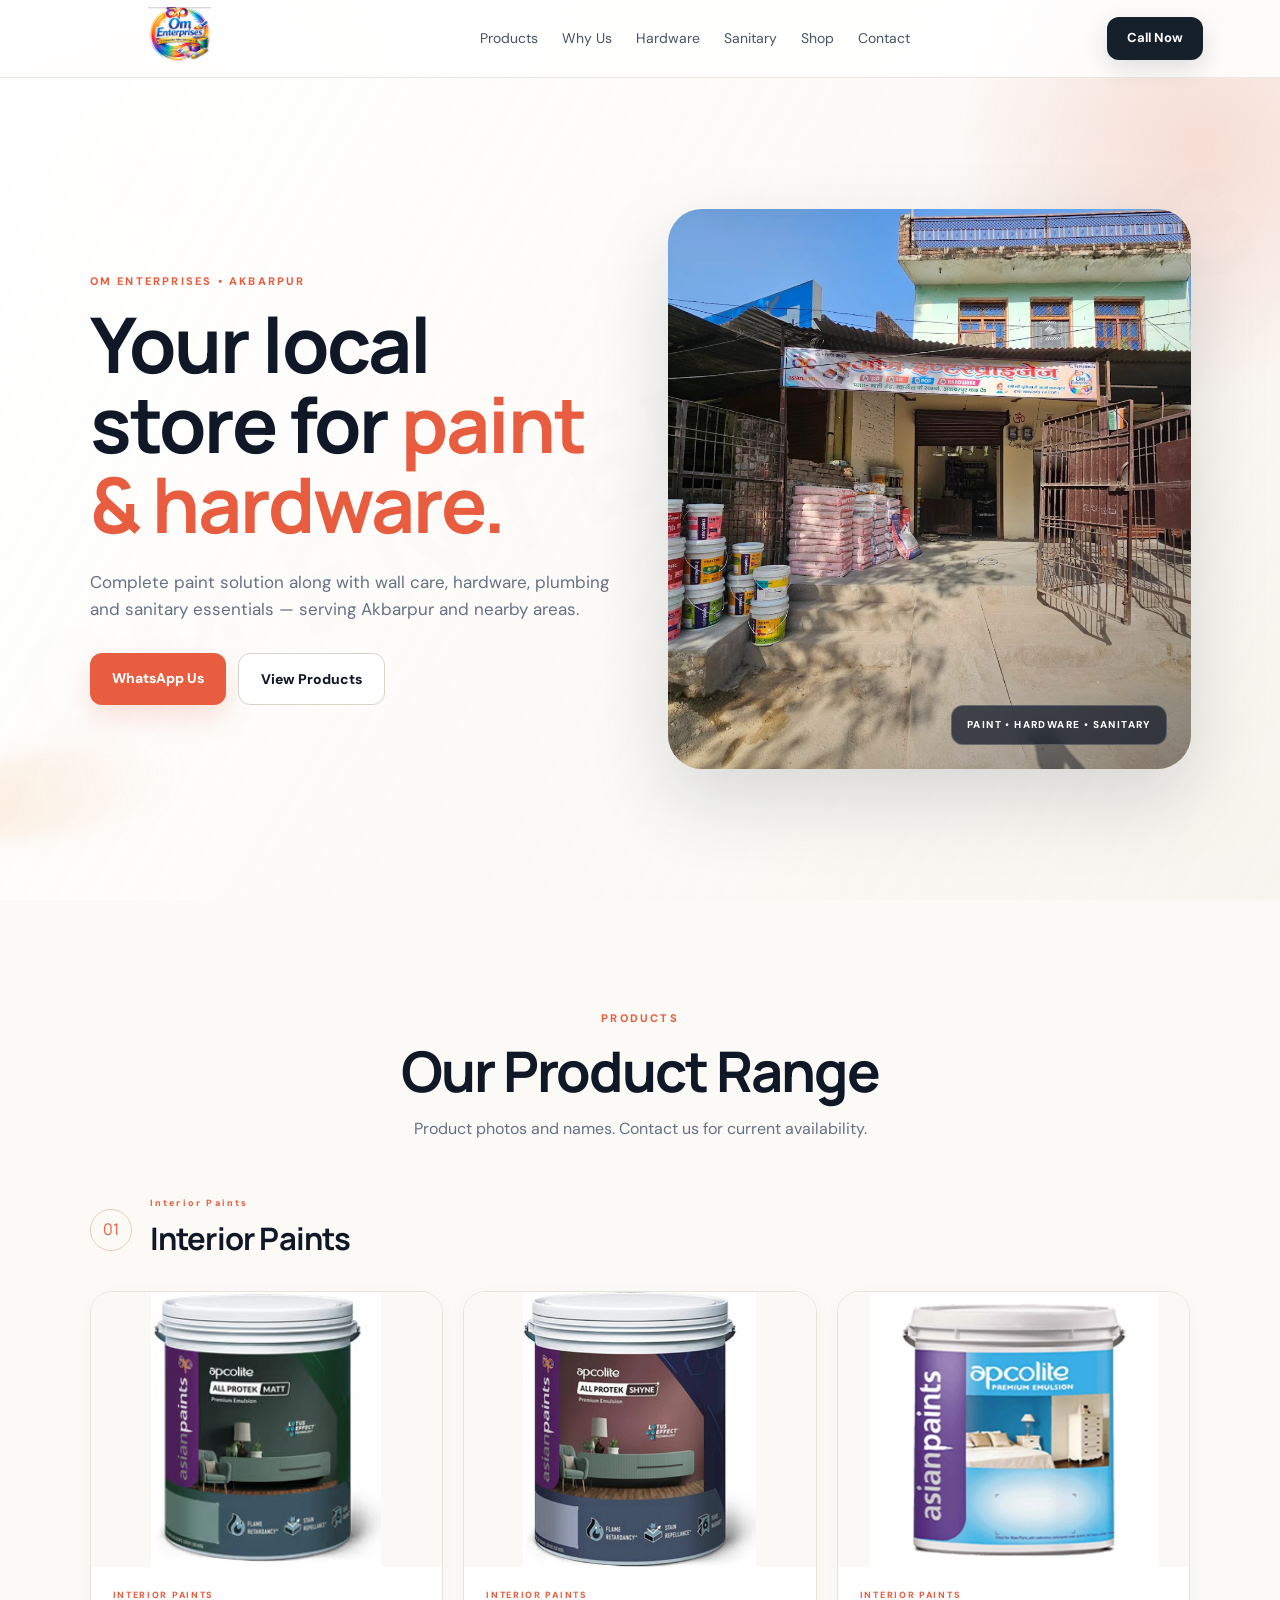
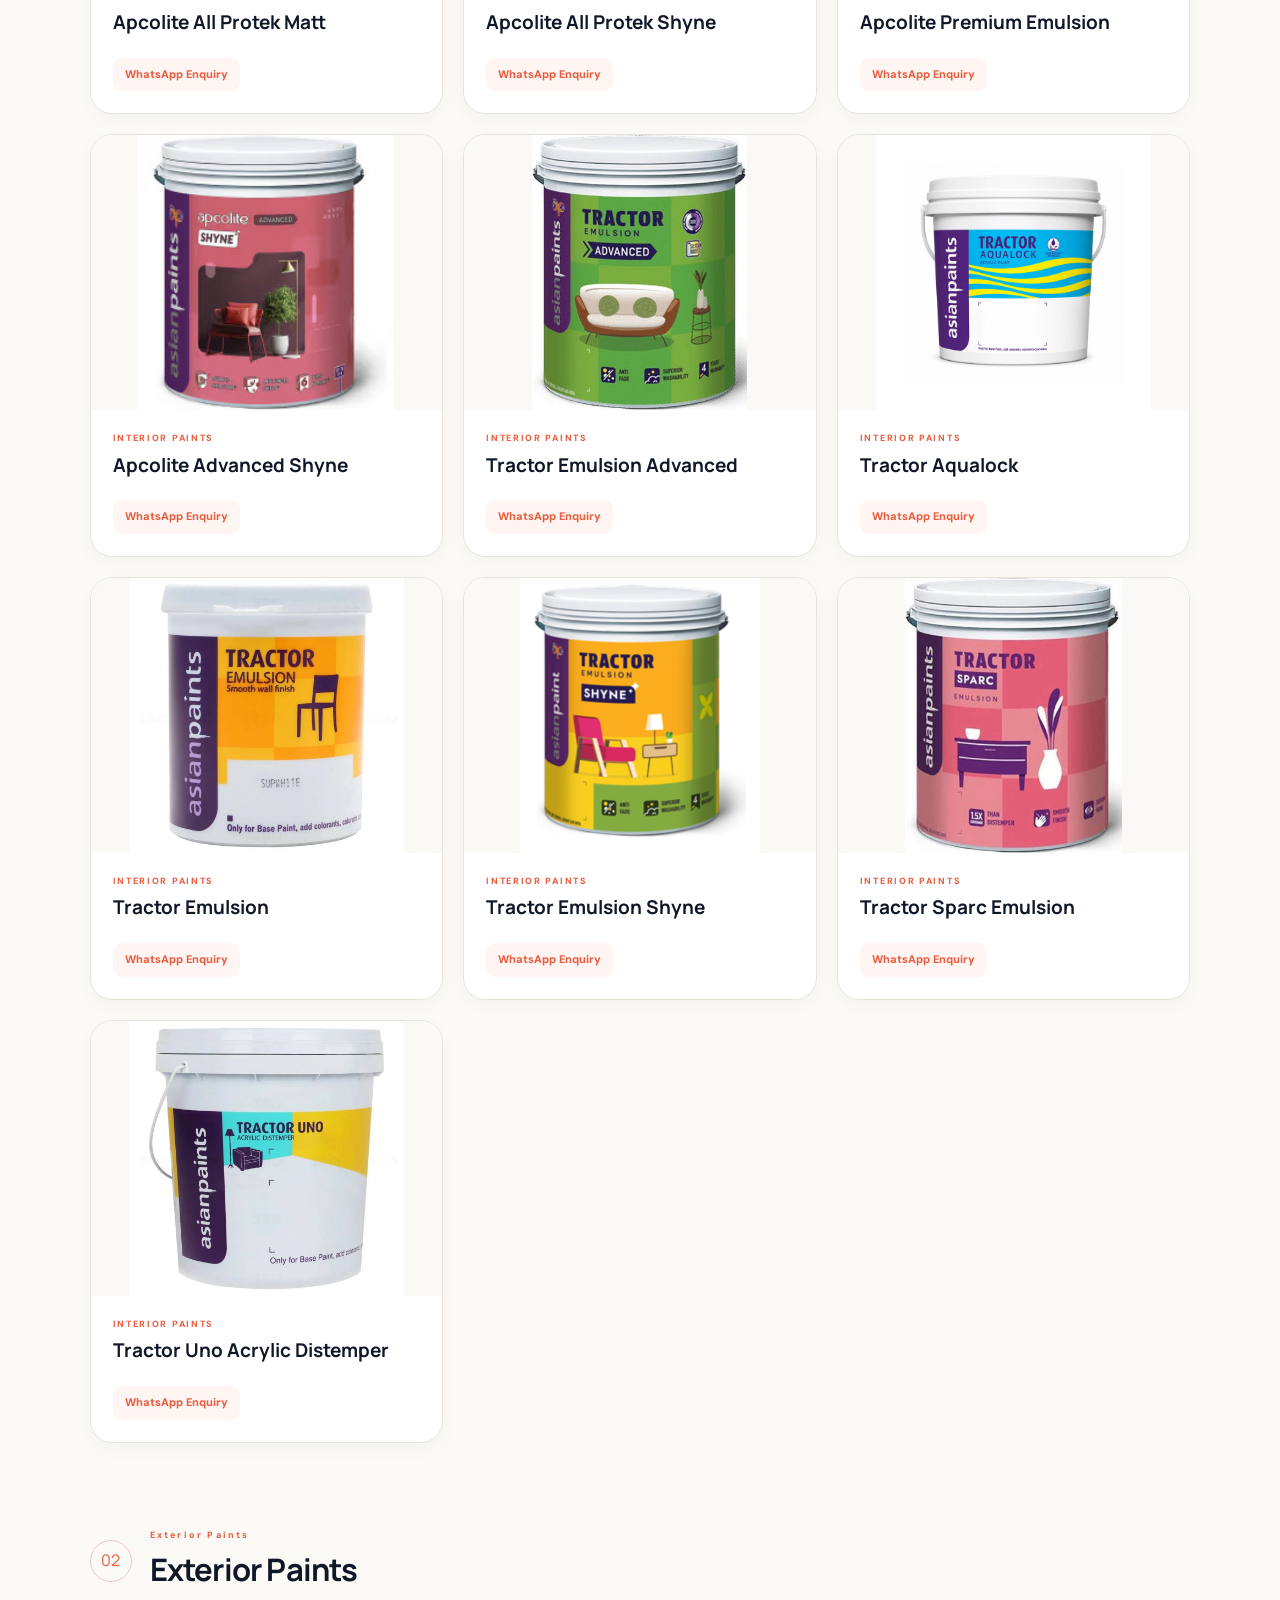
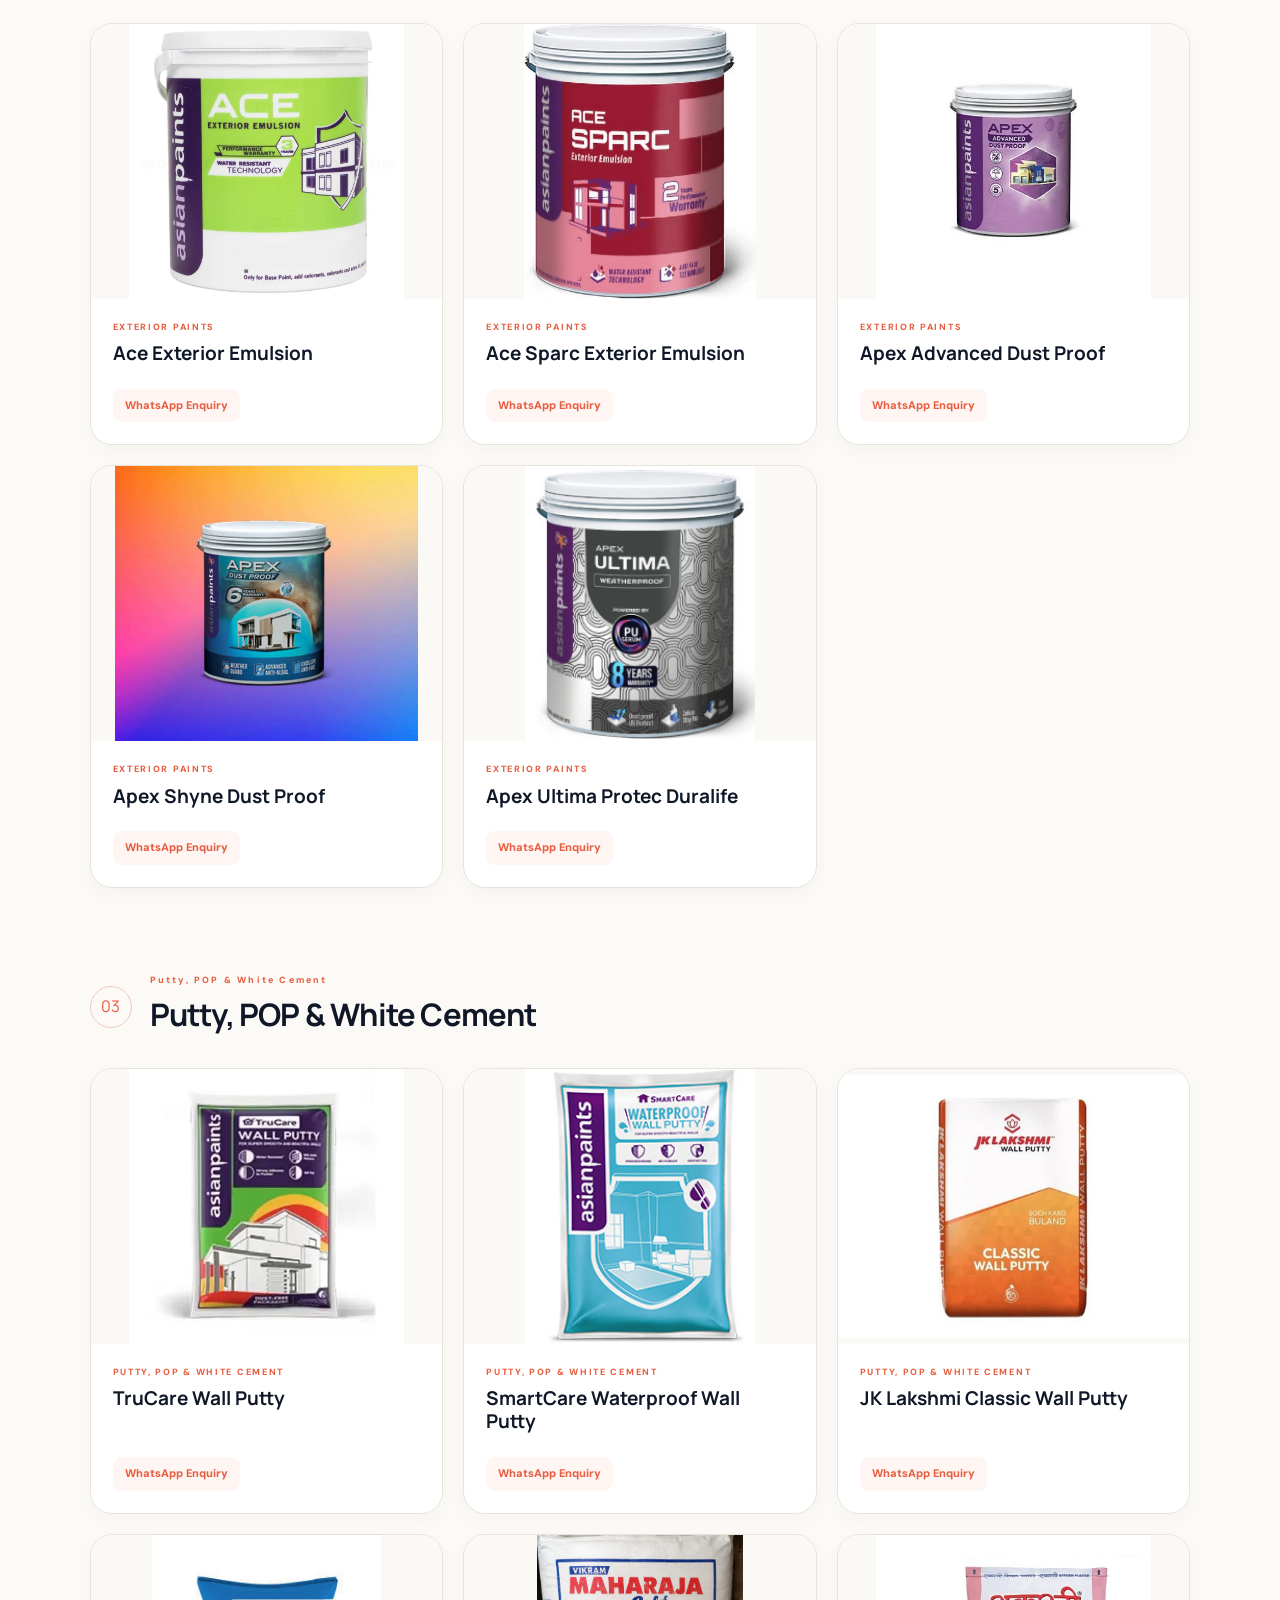
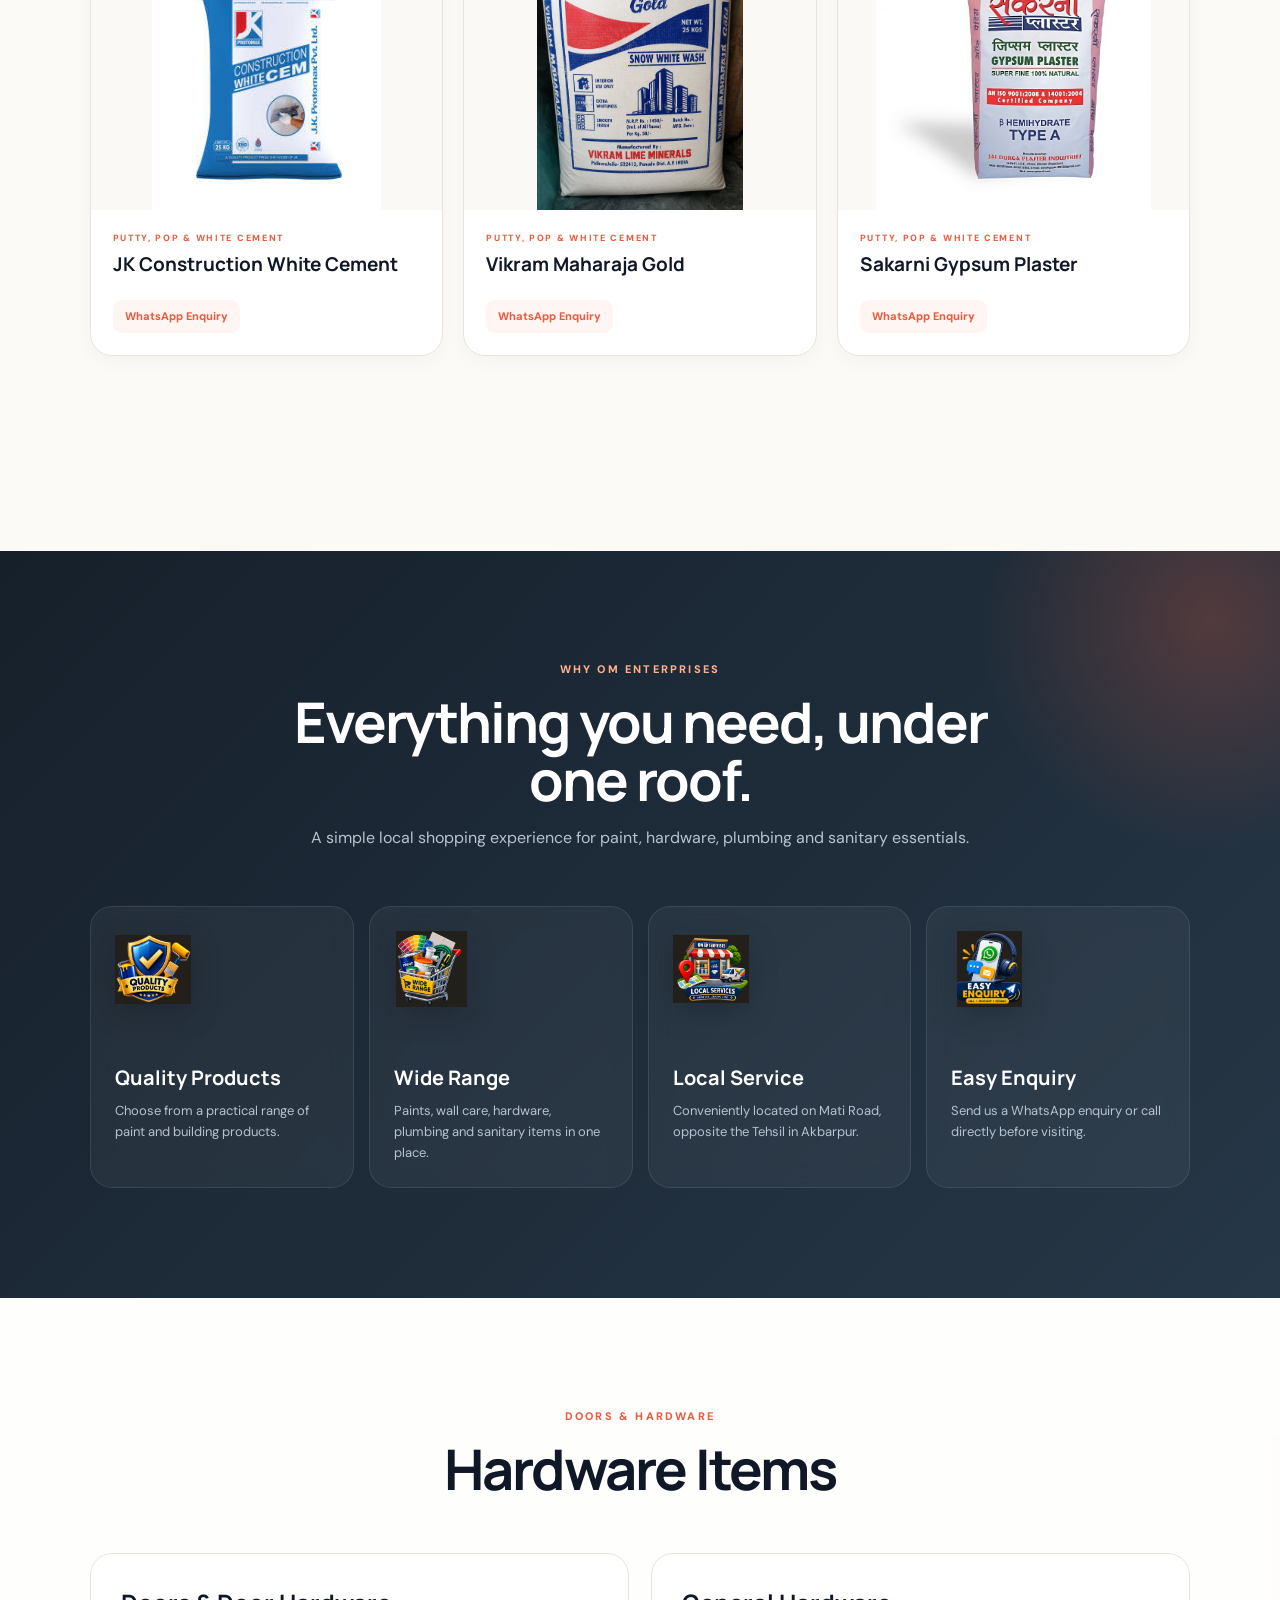
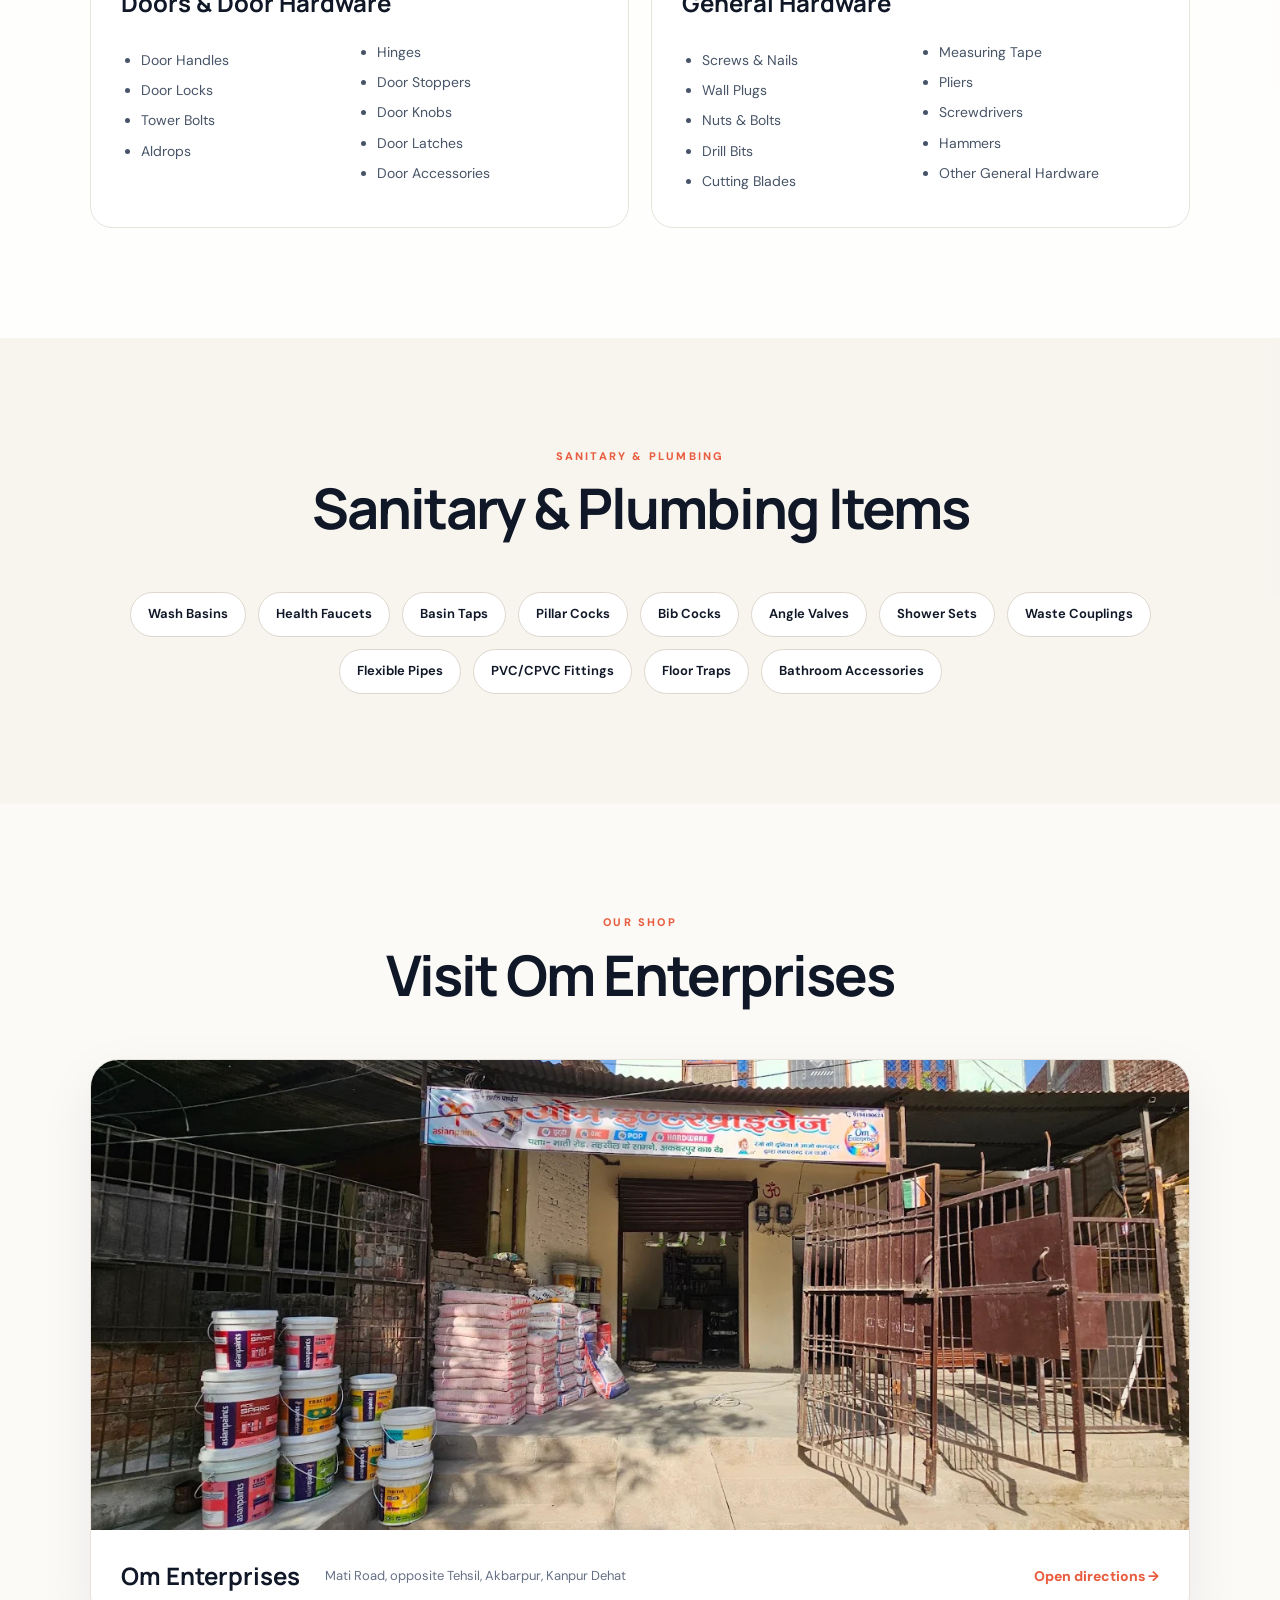
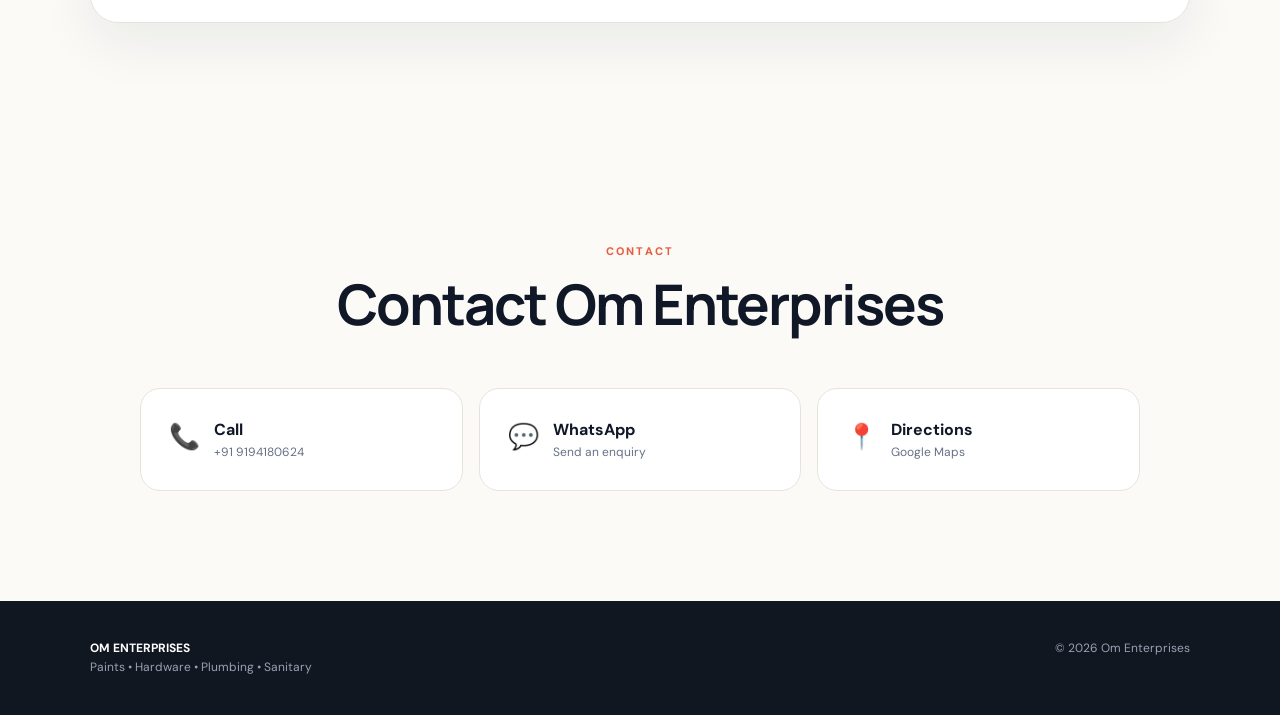
==== commit 009b661d: "Polish Why Us cards with uploaded icons" ====
--- a/index.html
+++ b/index.html
@@ -1 +1 @@
-<!doctype html><html lang="en"><head><meta charset="utf-8"><meta name="viewport" content="width=device-width,initial-scale=1"><meta name="google-site-verification" content="L_8VpmONOlOom4Tx-sQl0shjpQ8elI20Q0F2f2z7LuY"><title>Om Enterprises | Paints & Hardware in Akbarpur</title><meta name="description" content="Om Enterprises, Mati Road opposite Tehsil, Akbarpur, Kanpur Dehat. Paints, wall putty, POP, white cement, doors, hardware, plumbing and sanitary items."><link rel="icon" href="assets/logo.png"><link rel="stylesheet" href="style.css"><script type="application/ld+json">{"@context":"https://schema.org","@type":"HardwareStore","name":"Om Enterprises","telephone":"+919194180624","address":{"@type":"PostalAddress","streetAddress":"Mati Road, opposite Tehsil","addressLocality":"Akbarpur","addressRegion":"Uttar Pradesh","addressCountry":"IN"}}</script></head><body><header class="navbar"><a class="brand" href="#home"><img src="assets/logo.png" alt="Om Enterprises"></a><nav><a href="#products">Products</a><a href="#why-us">Why Us</a><a href="#hardware">Hardware</a><a href="#sanitary">Sanitary</a><a href="#gallery">Shop</a><a href="#contact">Contact</a></nav><a class="nav-btn" href="tel:+919194180624">Call Now</a></header><main><section id="home" class="hero"><div class="hero-copy"><p class="eyebrow">OM ENTERPRISES • AKBARPUR</p><h1>Your local store for <span>paint & hardware.</span></h1><p class="hero-text">Complete paint solution along with wall care, hardware, plumbing and sanitary essentials — serving Akbarpur and nearby areas.</p><div class="actions"><a class="btn primary" href="https://wa.me/919194180624?text=Hello%20Om%20Enterprises%2C%20I%20want%20to%20make%20an%20enquiry.">WhatsApp Us</a><a class="btn secondary" href="#products">View Products</a></div></div><div class="hero-photo"><img src="assets/shop.jpg" alt="Om Enterprises shop on Mati Road, Akbarpur"></div></section><section id="products" class="section"><div class="section-heading"><p class="eyebrow">PRODUCTS</p><h2>Our Product Range</h2><p>Product photos and names. Contact us for current availability.</p></div><div id="catalog"></div></section><section id="why-us" class="section why-us"><div class="section-heading"><p class="eyebrow">WHY OM ENTERPRISES</p><h2>Everything you need, under one roof.</h2><p>A simple local shopping experience for paint, hardware, plumbing and sanitary essentials.</p></div><div class="why-grid"><article><img class="why-icon" src="assets/why-us/quality-products.png" alt="Quality Products"><div><h3>Quality Products</h3><p>Choose from a practical range of paint and building products.</p></div></article><article><img class="why-icon" src="assets/why-us/wide-range.png" alt="Wide Range"><div><h3>Wide Range</h3><p>Paints, wall care, hardware, plumbing and sanitary items in one place.</p></div></article><article><img class="why-icon" src="assets/why-us/local-services.png" alt="Local Services"><div><h3>Local Service</h3><p>Conveniently located on Mati Road, opposite the Tehsil in Akbarpur.</p></div></article><article><img class="why-icon" src="assets/why-us/easy-enquiry.png" alt="Easy Enquiry"><div><h3>Easy Enquiry</h3><p>Send us a WhatsApp enquiry or call directly before visiting.</p></div></article></div></section><section id="hardware" class="section list-section"><div class="section-heading"><p class="eyebrow">DOORS & HARDWARE</p><h2>Hardware Items</h2></div><div class="list-grid"><div><h3>Doors & Door Hardware</h3><ul><li>Door Handles</li><li>Door Locks</li><li>Tower Bolts</li><li>Aldrops</li><li>Hinges</li><li>Door Stoppers</li><li>Door Knobs</li><li>Door Latches</li><li>Door Accessories</li></ul></div><div><h3>General Hardware</h3><ul><li>Screws & Nails</li><li>Wall Plugs</li><li>Nuts & Bolts</li><li>Drill Bits</li><li>Cutting Blades</li><li>Measuring Tape</li><li>Pliers</li><li>Screwdrivers</li><li>Hammers</li><li>Other General Hardware</li></ul></div></div></section><section id="sanitary" class="section list-section alt"><div class="section-heading"><p class="eyebrow">SANITARY & PLUMBING</p><h2>Sanitary & Plumbing Items</h2></div><div class="chip-list"><span>Wash Basins</span><span>Health Faucets</span><span>Basin Taps</span><span>Pillar Cocks</span><span>Bib Cocks</span><span>Angle Valves</span><span>Shower Sets</span><span>Waste Couplings</span><span>Flexible Pipes</span><span>PVC/CPVC Fittings</span><span>Floor Traps</span><span>Bathroom Accessories</span></div></section><section id="gallery" class="section"><div class="section-heading"><p class="eyebrow">OUR SHOP</p><h2>Visit Om Enterprises</h2></div><div class="gallery-card"><img src="assets/shop.jpg" alt="Om Enterprises shop"><div class="gallery-info"><h3>Om Enterprises</h3><p>Mati Road, opposite Tehsil, Akbarpur, Kanpur Dehat</p><a class="text-link" href="https://www.google.com/maps/search/?api=1&query=Om%20Enterprises%20Mati%20Road%20Akbarpur%20Kanpur%20Dehat">Open directions →</a></div></div></section><section id="contact" class="section contact"><div class="section-heading"><p class="eyebrow">CONTACT</p><h2>Contact Om Enterprises</h2></div><div class="contact-grid"><a href="tel:+919194180624"><span>📞</span><b>Call</b><small>+91 9194180624</small></a><a href="https://wa.me/919194180624"><span>💬</span><b>WhatsApp</b><small>Send an enquiry</small></a><a href="https://www.google.com/maps/search/?api=1&query=Om%20Enterprises%20Mati%20Road%20Akbarpur%20Kanpur%20Dehat"><span>📍</span><b>Directions</b><small>Google Maps</small></a></div></section></main><footer><div><strong>OM ENTERPRISES</strong><p>Paints • Hardware • Plumbing • Sanitary</p></div><p>© <span id="year"></span> Om Enterprises</p></footer><div class="mobile-bar"><a href="tel:+919194180624">📞 Call</a><a href="https://wa.me/919194180624">💬 WhatsApp</a><a href="https://www.google.com/maps/search/?api=1&query=Om%20Enterprises%20Mati%20Road%20Akbarpur%20Kanpur%20Dehat">📍 Map</a></div><script>const phone='919194180624';const data=[['Interior Paints',[['Apcolite All Protek Matt','Apcolite All Protek Matt.jpg'],['Apcolite All Protek Shyne','Apcolite All Protek Shyne.jpg'],['Apcolite Premium Emulsion','Apcolite Premium.jpg'],['Apcolite Advanced Shyne','Apcolite shyne premium emulsion.jpg'],['Tractor Emulsion Advanced','Tractor Advanced.jpg'],['Tractor Aqualock','Tractor Aqualock .jpg'],['Tractor Emulsion','Tractor Emulsion.jpg'],['Tractor Emulsion Shyne','Tractor Shyne.jpg'],['Tractor Sparc Emulsion','Tractor Sparc.jpg'],['Tractor Uno Acrylic Distemper','Tractor UNO.jpg']]],['Exterior Paints',[['Ace Exterior Emulsion','Ace Exterior.jpg'],['Ace Sparc Exterior Emulsion','Ace Sparc.jpg'],['Apex Advanced Dust Proof','Apex Advanced (Dust Proof).jpg'],['Apex Shyne Dust Proof','Apex Shyne.jpg'],['Apex Ultima Protec Duralife','Apex Ultima.jpg']]],['Putty, POP & White Cement',[['TruCare Wall Putty','Asian Normal.jpg'],['SmartCare Waterproof Wall Putty','Asian Waterproof.jpg'],['JK Lakshmi Classic Wall Putty','J K Laxmi.jpg'],['JK Construction White Cement','J K Protomax White Cem.jpg'],['Vikram Maharaja Gold','Maharaja White Cem.jpg'],['Sakarni Gypsum Plaster','Sakarni POP.jpg']]]];document.getElementById('catalog').innerHTML=data.map((g,gi)=>`<div class="category-block"><div class="category-title"><span>0${gi+1}</span><div><p class="eyebrow">${g[0]}</p><h3>${g[0]}</h3></div></div><div class="catalog-grid">${g[1].map(([name,file],i)=>{const image=file?`style="background-image:url('assets/products/${encodeURIComponent(file).replace(/%2F/g,'/') }');background-size:contain;background-position:center;background-repeat:no-repeat;--delay:${i*70}ms"`:'';return `<article class="catalog-card" style="animation-delay:${i*70}ms"><div class="product-image ${file?'':'no-photo'}" ${image}></div><div class="catalog-body"><span class="product-tag">${g[0]}</span><h3>${name}</h3><div class="product-bottom"><a href="https://wa.me/${phone}?text=Hello%20Om%20Enterprises%2C%20I%20want%20to%20enquire%20about%20${encodeURIComponent(name)}">WhatsApp Enquiry</a></div></div></article>`}).join('')}</div></div>`).join('');document.getElementById('year').textContent=new Date().getFullYear();</script></body></html>+<!doctype html><html lang="en"><head><meta charset="utf-8"><meta name="viewport" content="width=device-width,initial-scale=1"><meta name="google-site-verification" content="L_8VpmONOlOom4Tx-sQl0shjpQ8elI20Q0F2f2z7LuY"><title>Om Enterprises | Paints & Hardware in Akbarpur</title><meta name="description" content="Om Enterprises, Mati Road opposite Tehsil, Akbarpur, Kanpur Dehat. Paints, wall putty, POP, white cement, doors, hardware, plumbing and sanitary items."><link rel="icon" href="assets/logo.png"><link rel="stylesheet" href="style.css"><script type="application/ld+json">{"@context":"https://schema.org","@type":"HardwareStore","name":"Om Enterprises","telephone":"+919194180624","address":{"@type":"PostalAddress","streetAddress":"Mati Road, opposite Tehsil","addressLocality":"Akbarpur","addressRegion":"Uttar Pradesh","addressCountry":"IN"}}</script></head><body><header class="navbar"><a class="brand" href="#home"><img src="assets/logo.png" alt="Om Enterprises"></a><nav><a href="#products">Products</a><a href="#why-us">Why Us</a><a href="#hardware">Hardware</a><a href="#sanitary">Sanitary</a><a href="#gallery">Shop</a><a href="#contact">Contact</a></nav><a class="nav-btn" href="tel:+919194180624">Call Now</a></header><main><section id="home" class="hero"><div class="hero-copy"><p class="eyebrow">OM ENTERPRISES • AKBARPUR</p><h1>Your local store for <span>paint & hardware.</span></h1><p class="hero-text">Complete paint solution along with wall care, hardware, plumbing and sanitary essentials — serving Akbarpur and nearby areas.</p><div class="actions"><a class="btn primary" href="https://wa.me/919194180624?text=Hello%20Om%20Enterprises%2C%20I%20want%20to%20make%20an%20enquiry.">WhatsApp Us</a><a class="btn secondary" href="#products">View Products</a></div></div><div class="hero-photo"><img src="assets/shop.jpg" alt="Om Enterprises shop on Mati Road, Akbarpur"></div></section><section id="products" class="section"><div class="section-heading"><p class="eyebrow">PRODUCTS</p><h2>Our Product Range</h2><p>Product photos and names. Contact us for current availability.</p></div><div id="catalog"></div></section><section id="why-us" class="section why-us"><div class="section-heading"><p class="eyebrow">WHY OM ENTERPRISES</p><h2>Everything you need, under one roof.</h2><p>A simple local shopping experience for paint, hardware, plumbing and sanitary essentials.</p></div><div class="why-grid"><article><img src="assets/why-us/quality-products.png" alt="Quality Products" style="width:76px;height:76px;object-fit:contain;display:block;margin-bottom:12px;filter:drop-shadow(0 8px 14px rgba(0,0,0,.18))"><div><h3>Quality Products</h3><p>Choose from a practical range of paint and building products.</p></div></article><article><img src="assets/why-us/wide-range.png" alt="Wide Range" style="width:76px;height:76px;object-fit:contain;display:block;margin-bottom:12px;filter:drop-shadow(0 8px 14px rgba(0,0,0,.18))"><div><h3>Wide Range</h3><p>Paints, wall care, hardware, plumbing and sanitary items in one place.</p></div></article><article><img src="assets/why-us/local-services.png" alt="Local Services" style="width:76px;height:76px;object-fit:contain;display:block;margin-bottom:12px;filter:drop-shadow(0 8px 14px rgba(0,0,0,.18))"><div><h3>Local Service</h3><p>Conveniently located on Mati Road, opposite the Tehsil in Akbarpur.</p></div></article><article><img src="assets/why-us/easy-enquiry.png" alt="Easy Enquiry" style="width:76px;height:76px;object-fit:contain;display:block;margin-bottom:12px;filter:drop-shadow(0 8px 14px rgba(0,0,0,.18))"><div><h3>Easy Enquiry</h3><p>Send us a WhatsApp enquiry or call directly before visiting.</p></div></article></div></section><section id="hardware" class="section list-section"><div class="section-heading"><p class="eyebrow">DOORS & HARDWARE</p><h2>Hardware Items</h2></div><div class="list-grid"><div><h3>Doors & Door Hardware</h3><ul><li>Door Handles</li><li>Door Locks</li><li>Tower Bolts</li><li>Aldrops</li><li>Hinges</li><li>Door Stoppers</li><li>Door Knobs</li><li>Door Latches</li><li>Door Accessories</li></ul></div><div><h3>General Hardware</h3><ul><li>Screws & Nails</li><li>Wall Plugs</li><li>Nuts & Bolts</li><li>Drill Bits</li><li>Cutting Blades</li><li>Measuring Tape</li><li>Pliers</li><li>Screwdrivers</li><li>Hammers</li><li>Other General Hardware</li></ul></div></div></section><section id="sanitary" class="section list-section alt"><div class="section-heading"><p class="eyebrow">SANITARY & PLUMBING</p><h2>Sanitary & Plumbing Items</h2></div><div class="chip-list"><span>Wash Basins</span><span>Health Faucets</span><span>Basin Taps</span><span>Pillar Cocks</span><span>Bib Cocks</span><span>Angle Valves</span><span>Shower Sets</span><span>Waste Couplings</span><span>Flexible Pipes</span><span>PVC/CPVC Fittings</span><span>Floor Traps</span><span>Bathroom Accessories</span></div></section><section id="gallery" class="section"><div class="section-heading"><p class="eyebrow">OUR SHOP</p><h2>Visit Om Enterprises</h2></div><div class="gallery-card"><img src="assets/shop.jpg" alt="Om Enterprises shop"><div class="gallery-info"><h3>Om Enterprises</h3><p>Mati Road, opposite Tehsil, Akbarpur, Kanpur Dehat</p><a class="text-link" href="https://www.google.com/maps/search/?api=1&query=Om%20Enterprises%20Mati%20Road%20Akbarpur%20Kanpur%20Dehat">Open directions →</a></div></div></section><section id="contact" class="section contact"><div class="section-heading"><p class="eyebrow">CONTACT</p><h2>Contact Om Enterprises</h2></div><div class="contact-grid"><a href="tel:+919194180624"><span>📞</span><b>Call</b><small>+91 9194180624</small></a><a href="https://wa.me/919194180624"><span>💬</span><b>WhatsApp</b><small>Send an enquiry</small></a><a href="https://www.google.com/maps/search/?api=1&query=Om%20Enterprises%20Mati%20Road%20Akbarpur%20Kanpur%20Dehat"><span>📍</span><b>Directions</b><small>Google Maps</small></a></div></section></main><footer><div><strong>OM ENTERPRISES</strong><p>Paints • Hardware • Plumbing • Sanitary</p></div><p>© <span id="year"></span> Om Enterprises</p></footer><div class="mobile-bar"><a href="tel:+919194180624">📞 Call</a><a href="https://wa.me/919194180624">💬 WhatsApp</a><a href="https://www.google.com/maps/search/?api=1&query=Om%20Enterprises%20Mati%20Road%20Akbarpur%20Kanpur%20Dehat">📍 Map</a></div><script>const phone='919194180624';const data=[['Interior Paints',[['Apcolite All Protek Matt','Apcolite All Protek Matt.jpg'],['Apcolite All Protek Shyne','Apcolite All Protek Shyne.jpg'],['Apcolite Premium Emulsion','Apcolite Premium.jpg'],['Apcolite Advanced Shyne','Apcolite shyne premium emulsion.jpg'],['Tractor Emulsion Advanced','Tractor Advanced.jpg'],['Tractor Aqualock','Tractor Aqualock .jpg'],['Tractor Emulsion','Tractor Emulsion.jpg'],['Tractor Emulsion Shyne','Tractor Shyne.jpg'],['Tractor Sparc Emulsion','Tractor Sparc.jpg'],['Tractor Uno Acrylic Distemper','Tractor UNO.jpg']]],['Exterior Paints',[['Ace Exterior Emulsion','Ace Exterior.jpg'],['Ace Sparc Exterior Emulsion','Ace Sparc.jpg'],['Apex Advanced Dust Proof','Apex Advanced (Dust Proof).jpg'],['Apex Shyne Dust Proof','Apex Shyne.jpg'],['Apex Ultima Protec Duralife','Apex Ultima.jpg']]],['Putty, POP & White Cement',[['TruCare Wall Putty','Asian Normal.jpg'],['SmartCare Waterproof Wall Putty','Asian Waterproof.jpg'],['JK Lakshmi Classic Wall Putty','J K Laxmi.jpg'],['JK Construction White Cement','J K Protomax White Cem.jpg'],['Vikram Maharaja Gold','Maharaja White Cem.jpg'],['Sakarni Gypsum Plaster','Sakarni POP.jpg']]]];document.getElementById('catalog').innerHTML=data.map((g,gi)=>`<div class="category-block"><div class="category-title"><span>0${gi+1}</span><div><p class="eyebrow">${g[0]}</p><h3>${g[0]}</h3></div></div><div class="catalog-grid">${g[1].map(([name,file],i)=>{const image=file?`style="background-image:url('assets/products/${encodeURIComponent(file).replace(/%2F/g,'/') }');background-size:contain;background-position:center;background-repeat:no-repeat;--delay:${i*70}ms"`:'';return `<article class="catalog-card" style="animation-delay:${i*70}ms"><div class="product-image ${file?'':'no-photo'}" ${image}></div><div class="catalog-body"><span class="product-tag">${g[0]}</span><h3>${name}</h3><div class="product-bottom"><a href="https://wa.me/${phone}?text=Hello%20Om%20Enterprises%2C%20I%20want%20to%20enquire%20about%20${encodeURIComponent(name)}">WhatsApp Enquiry</a></div></div></article>`}).join('')}</div></div>`).join('');document.getElementById('year').textContent=new Date().getFullYear();</script></body></html>
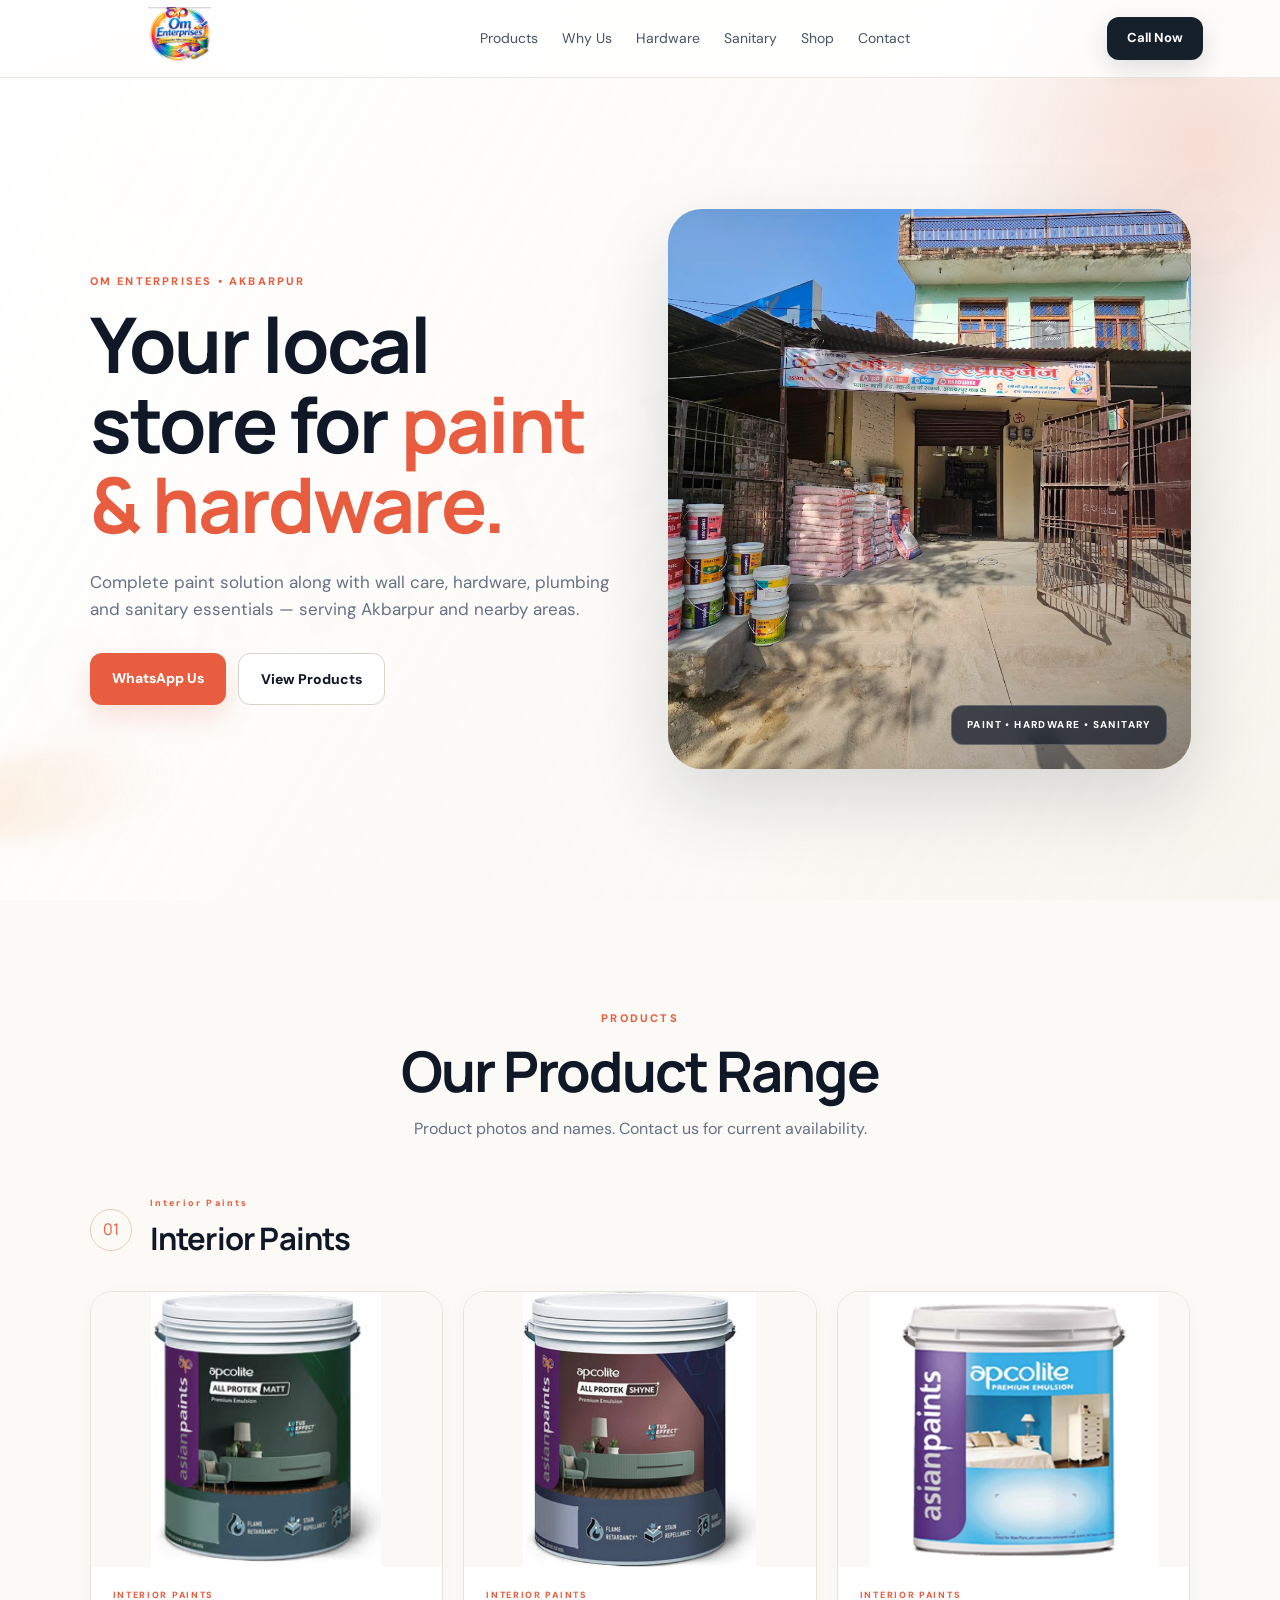
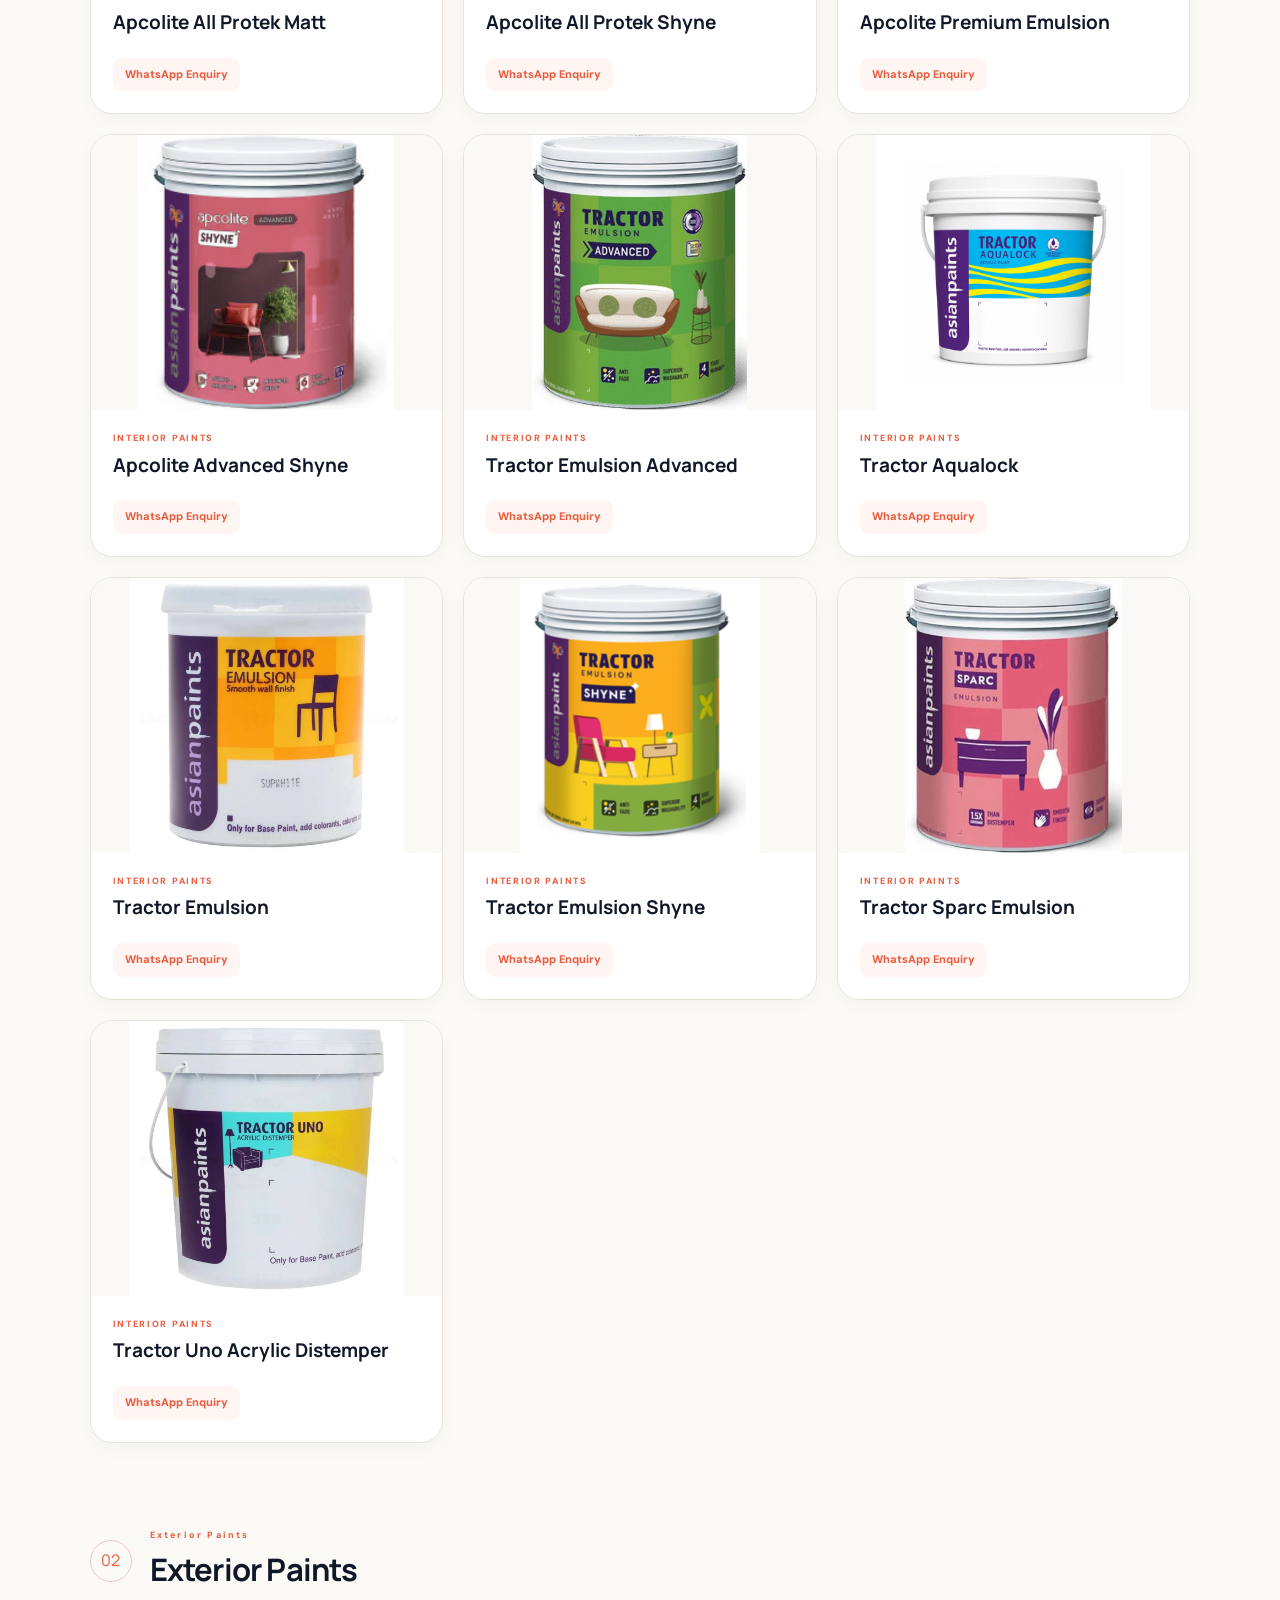
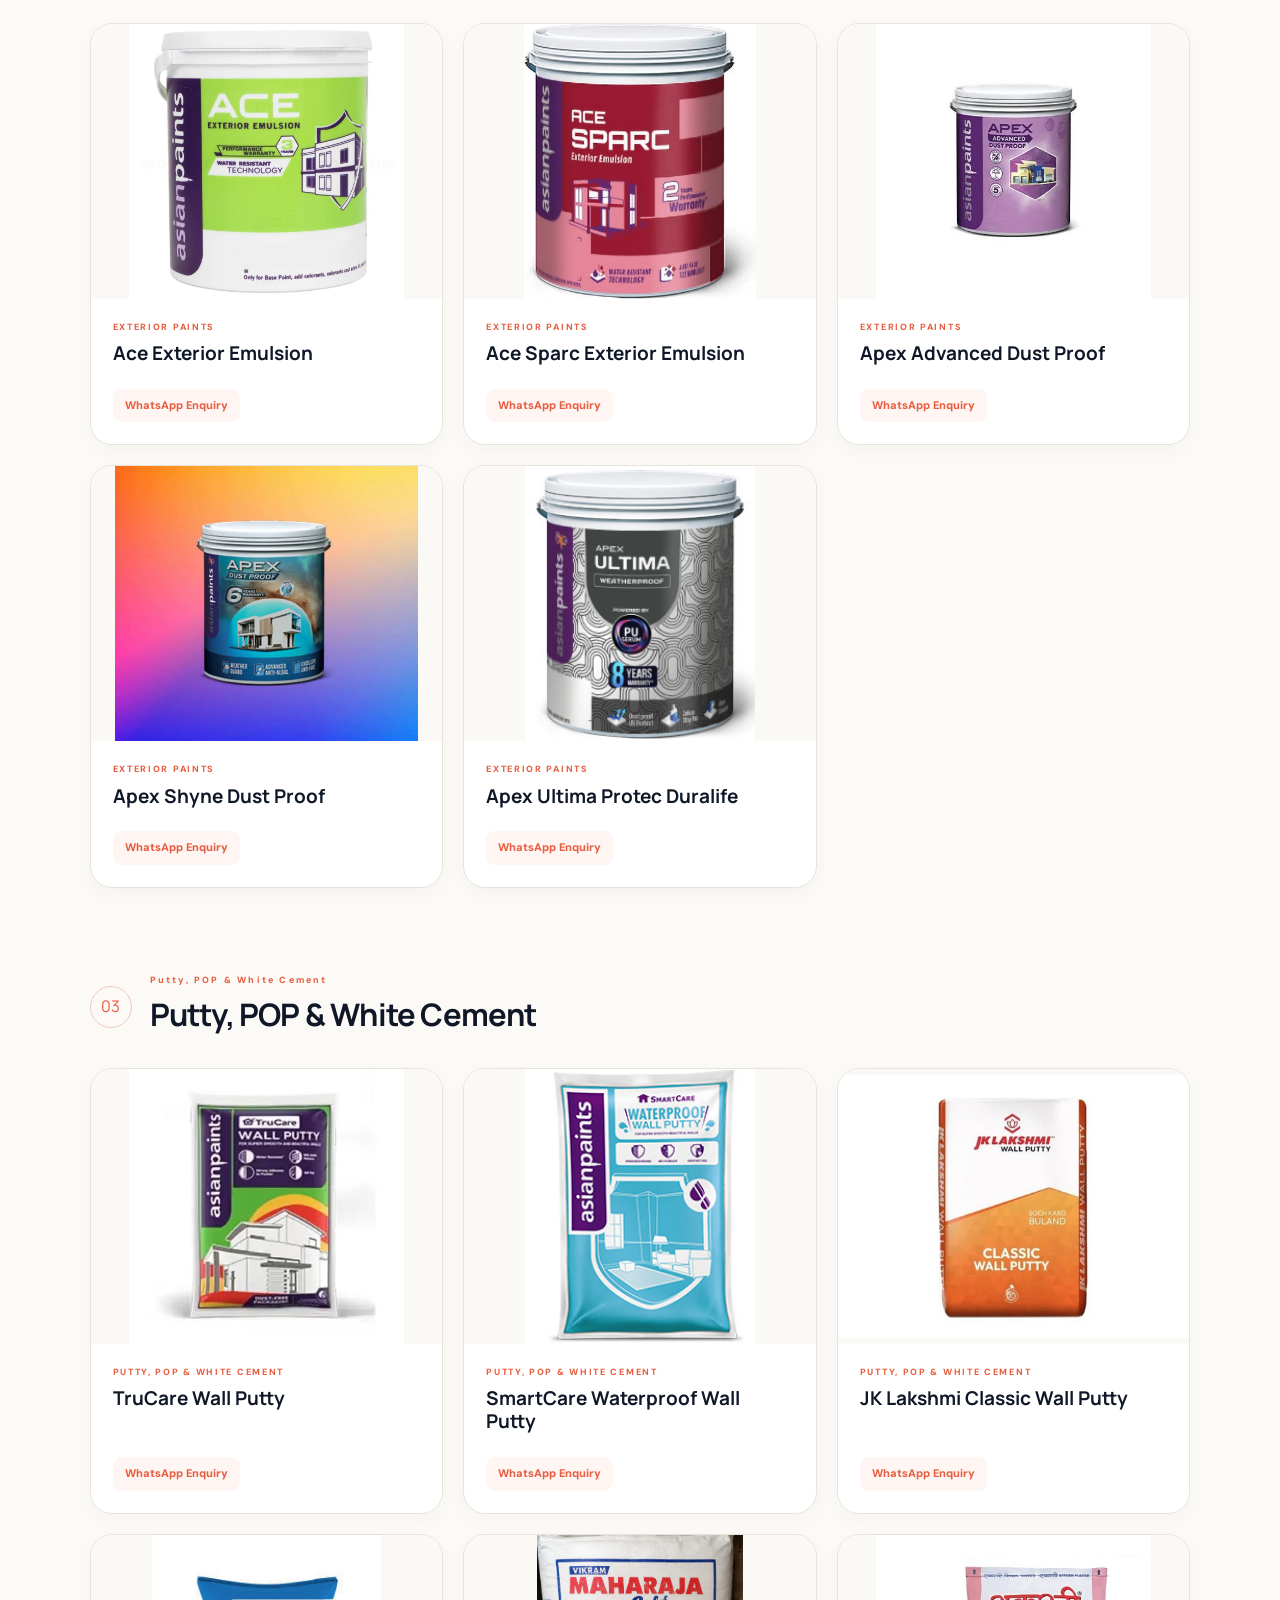
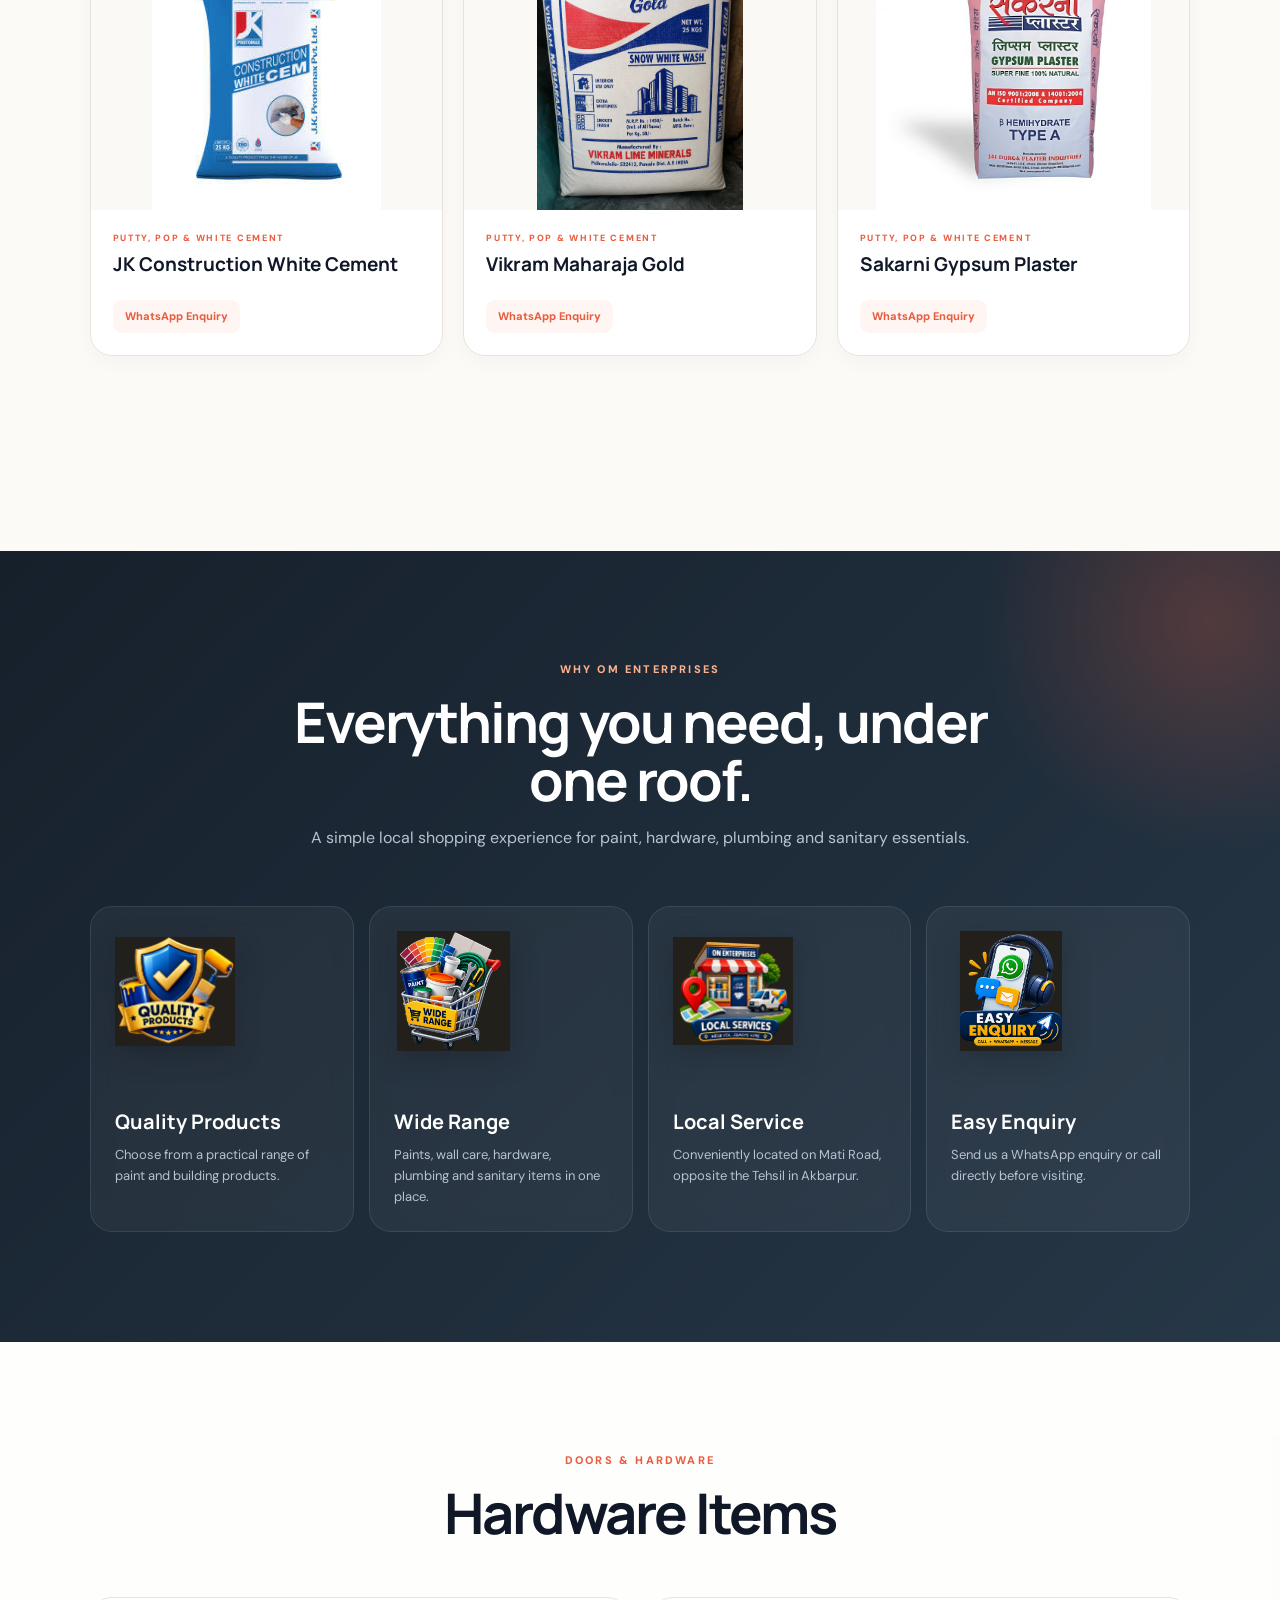
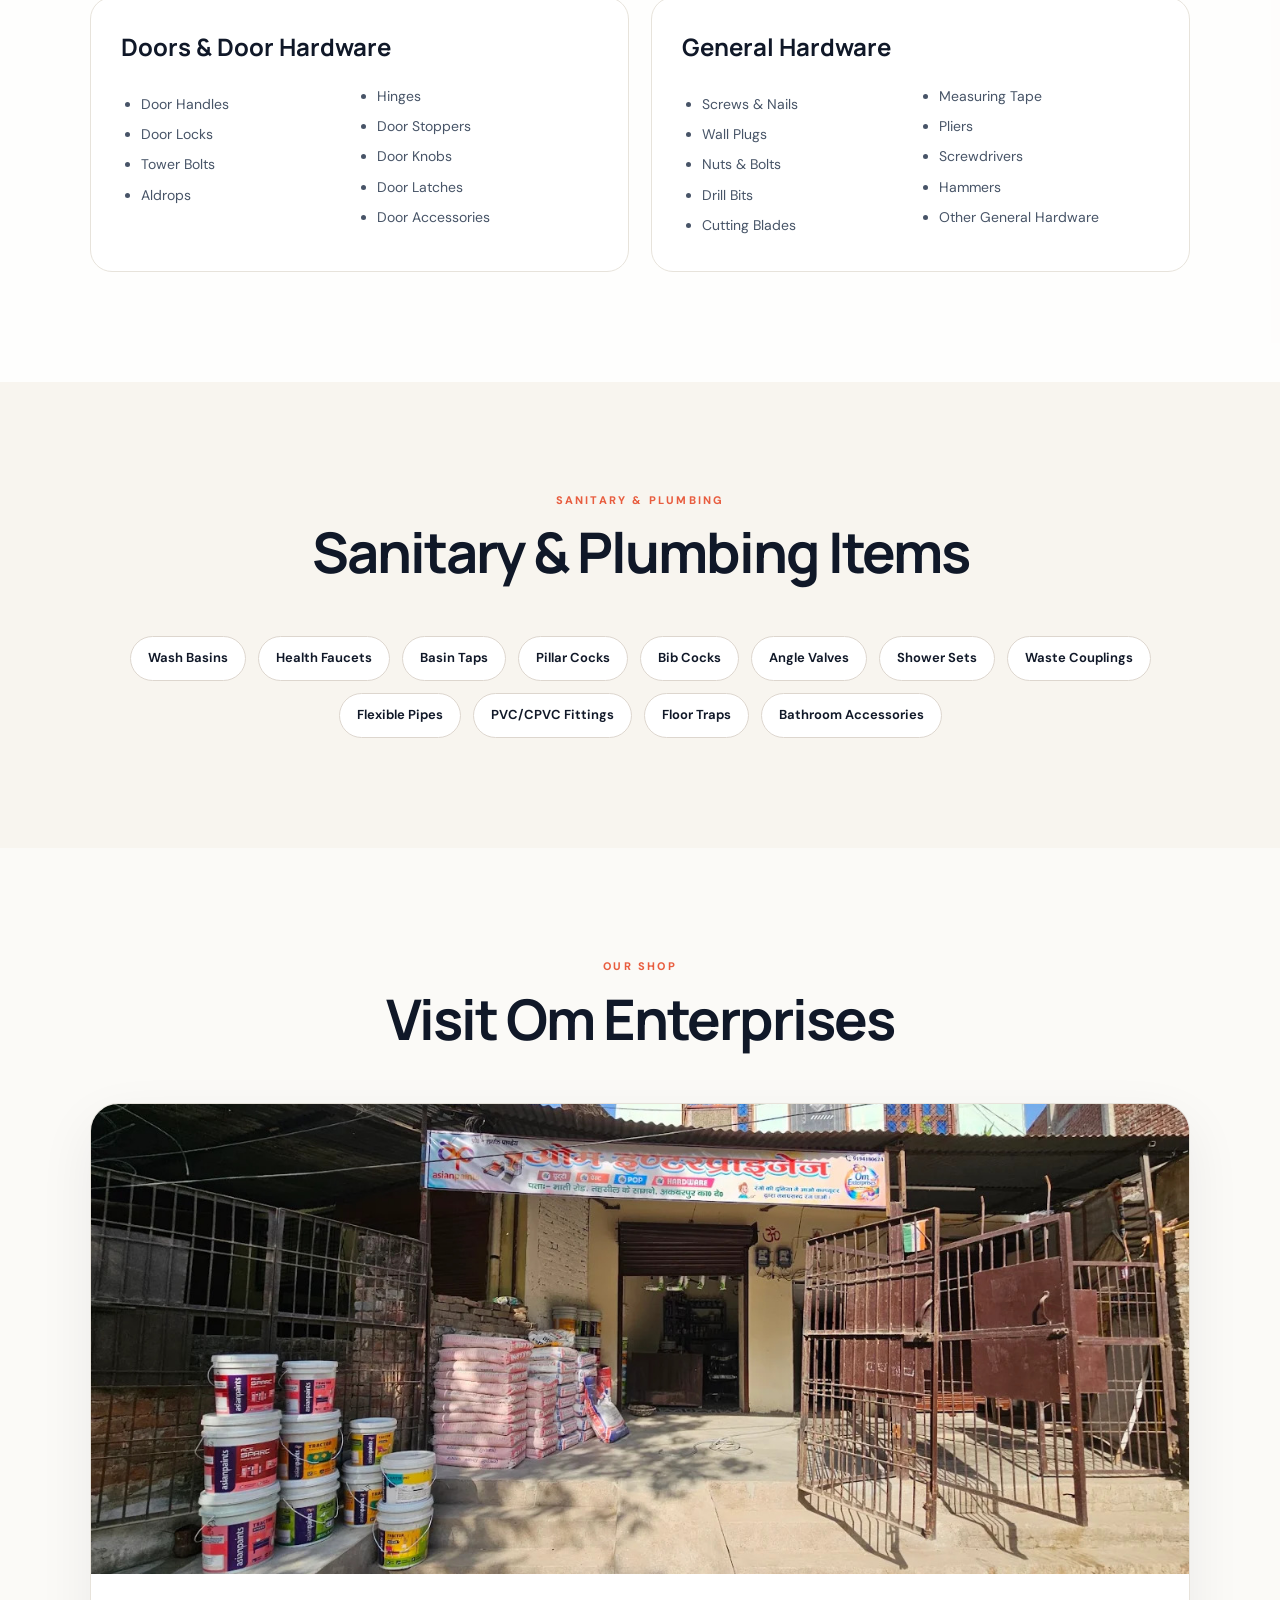
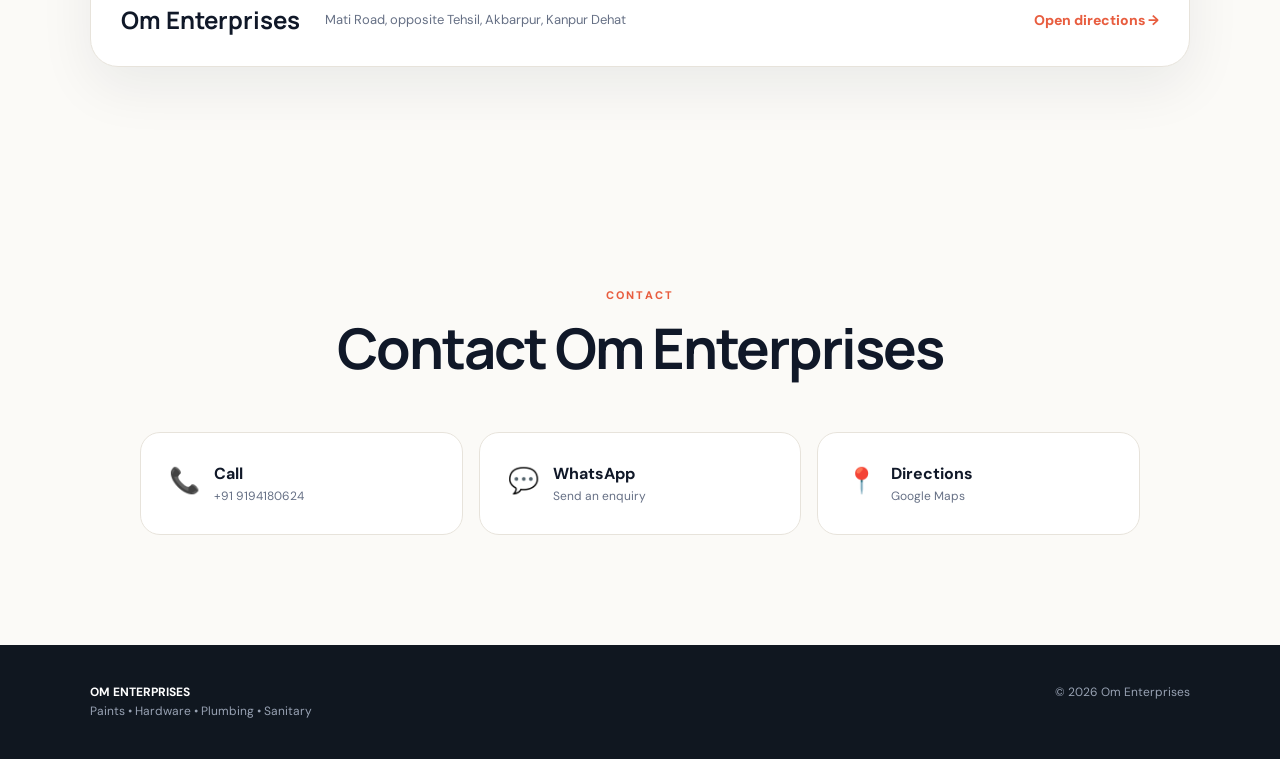
==== commit 08e4f785: "Increase Why Us feature image size" ====
--- a/index.html
+++ b/index.html
@@ -1 +1 @@
-<!doctype html><html lang="en"><head><meta charset="utf-8"><meta name="viewport" content="width=device-width,initial-scale=1"><meta name="google-site-verification" content="L_8VpmONOlOom4Tx-sQl0shjpQ8elI20Q0F2f2z7LuY"><title>Om Enterprises | Paints & Hardware in Akbarpur</title><meta name="description" content="Om Enterprises, Mati Road opposite Tehsil, Akbarpur, Kanpur Dehat. Paints, wall putty, POP, white cement, doors, hardware, plumbing and sanitary items."><link rel="icon" href="assets/logo.png"><link rel="stylesheet" href="style.css"><script type="application/ld+json">{"@context":"https://schema.org","@type":"HardwareStore","name":"Om Enterprises","telephone":"+919194180624","address":{"@type":"PostalAddress","streetAddress":"Mati Road, opposite Tehsil","addressLocality":"Akbarpur","addressRegion":"Uttar Pradesh","addressCountry":"IN"}}</script></head><body><header class="navbar"><a class="brand" href="#home"><img src="assets/logo.png" alt="Om Enterprises"></a><nav><a href="#products">Products</a><a href="#why-us">Why Us</a><a href="#hardware">Hardware</a><a href="#sanitary">Sanitary</a><a href="#gallery">Shop</a><a href="#contact">Contact</a></nav><a class="nav-btn" href="tel:+919194180624">Call Now</a></header><main><section id="home" class="hero"><div class="hero-copy"><p class="eyebrow">OM ENTERPRISES • AKBARPUR</p><h1>Your local store for <span>paint & hardware.</span></h1><p class="hero-text">Complete paint solution along with wall care, hardware, plumbing and sanitary essentials — serving Akbarpur and nearby areas.</p><div class="actions"><a class="btn primary" href="https://wa.me/919194180624?text=Hello%20Om%20Enterprises%2C%20I%20want%20to%20make%20an%20enquiry.">WhatsApp Us</a><a class="btn secondary" href="#products">View Products</a></div></div><div class="hero-photo"><img src="assets/shop.jpg" alt="Om Enterprises shop on Mati Road, Akbarpur"></div></section><section id="products" class="section"><div class="section-heading"><p class="eyebrow">PRODUCTS</p><h2>Our Product Range</h2><p>Product photos and names. Contact us for current availability.</p></div><div id="catalog"></div></section><section id="why-us" class="section why-us"><div class="section-heading"><p class="eyebrow">WHY OM ENTERPRISES</p><h2>Everything you need, under one roof.</h2><p>A simple local shopping experience for paint, hardware, plumbing and sanitary essentials.</p></div><div class="why-grid"><article><img src="assets/why-us/quality-products.png" alt="Quality Products" style="width:76px;height:76px;object-fit:contain;display:block;margin-bottom:12px;filter:drop-shadow(0 8px 14px rgba(0,0,0,.18))"><div><h3>Quality Products</h3><p>Choose from a practical range of paint and building products.</p></div></article><article><img src="assets/why-us/wide-range.png" alt="Wide Range" style="width:76px;height:76px;object-fit:contain;display:block;margin-bottom:12px;filter:drop-shadow(0 8px 14px rgba(0,0,0,.18))"><div><h3>Wide Range</h3><p>Paints, wall care, hardware, plumbing and sanitary items in one place.</p></div></article><article><img src="assets/why-us/local-services.png" alt="Local Services" style="width:76px;height:76px;object-fit:contain;display:block;margin-bottom:12px;filter:drop-shadow(0 8px 14px rgba(0,0,0,.18))"><div><h3>Local Service</h3><p>Conveniently located on Mati Road, opposite the Tehsil in Akbarpur.</p></div></article><article><img src="assets/why-us/easy-enquiry.png" alt="Easy Enquiry" style="width:76px;height:76px;object-fit:contain;display:block;margin-bottom:12px;filter:drop-shadow(0 8px 14px rgba(0,0,0,.18))"><div><h3>Easy Enquiry</h3><p>Send us a WhatsApp enquiry or call directly before visiting.</p></div></article></div></section><section id="hardware" class="section list-section"><div class="section-heading"><p class="eyebrow">DOORS & HARDWARE</p><h2>Hardware Items</h2></div><div class="list-grid"><div><h3>Doors & Door Hardware</h3><ul><li>Door Handles</li><li>Door Locks</li><li>Tower Bolts</li><li>Aldrops</li><li>Hinges</li><li>Door Stoppers</li><li>Door Knobs</li><li>Door Latches</li><li>Door Accessories</li></ul></div><div><h3>General Hardware</h3><ul><li>Screws & Nails</li><li>Wall Plugs</li><li>Nuts & Bolts</li><li>Drill Bits</li><li>Cutting Blades</li><li>Measuring Tape</li><li>Pliers</li><li>Screwdrivers</li><li>Hammers</li><li>Other General Hardware</li></ul></div></div></section><section id="sanitary" class="section list-section alt"><div class="section-heading"><p class="eyebrow">SANITARY & PLUMBING</p><h2>Sanitary & Plumbing Items</h2></div><div class="chip-list"><span>Wash Basins</span><span>Health Faucets</span><span>Basin Taps</span><span>Pillar Cocks</span><span>Bib Cocks</span><span>Angle Valves</span><span>Shower Sets</span><span>Waste Couplings</span><span>Flexible Pipes</span><span>PVC/CPVC Fittings</span><span>Floor Traps</span><span>Bathroom Accessories</span></div></section><section id="gallery" class="section"><div class="section-heading"><p class="eyebrow">OUR SHOP</p><h2>Visit Om Enterprises</h2></div><div class="gallery-card"><img src="assets/shop.jpg" alt="Om Enterprises shop"><div class="gallery-info"><h3>Om Enterprises</h3><p>Mati Road, opposite Tehsil, Akbarpur, Kanpur Dehat</p><a class="text-link" href="https://www.google.com/maps/search/?api=1&query=Om%20Enterprises%20Mati%20Road%20Akbarpur%20Kanpur%20Dehat">Open directions →</a></div></div></section><section id="contact" class="section contact"><div class="section-heading"><p class="eyebrow">CONTACT</p><h2>Contact Om Enterprises</h2></div><div class="contact-grid"><a href="tel:+919194180624"><span>📞</span><b>Call</b><small>+91 9194180624</small></a><a href="https://wa.me/919194180624"><span>💬</span><b>WhatsApp</b><small>Send an enquiry</small></a><a href="https://www.google.com/maps/search/?api=1&query=Om%20Enterprises%20Mati%20Road%20Akbarpur%20Kanpur%20Dehat"><span>📍</span><b>Directions</b><small>Google Maps</small></a></div></section></main><footer><div><strong>OM ENTERPRISES</strong><p>Paints • Hardware • Plumbing • Sanitary</p></div><p>© <span id="year"></span> Om Enterprises</p></footer><div class="mobile-bar"><a href="tel:+919194180624">📞 Call</a><a href="https://wa.me/919194180624">💬 WhatsApp</a><a href="https://www.google.com/maps/search/?api=1&query=Om%20Enterprises%20Mati%20Road%20Akbarpur%20Kanpur%20Dehat">📍 Map</a></div><script>const phone='919194180624';const data=[['Interior Paints',[['Apcolite All Protek Matt','Apcolite All Protek Matt.jpg'],['Apcolite All Protek Shyne','Apcolite All Protek Shyne.jpg'],['Apcolite Premium Emulsion','Apcolite Premium.jpg'],['Apcolite Advanced Shyne','Apcolite shyne premium emulsion.jpg'],['Tractor Emulsion Advanced','Tractor Advanced.jpg'],['Tractor Aqualock','Tractor Aqualock .jpg'],['Tractor Emulsion','Tractor Emulsion.jpg'],['Tractor Emulsion Shyne','Tractor Shyne.jpg'],['Tractor Sparc Emulsion','Tractor Sparc.jpg'],['Tractor Uno Acrylic Distemper','Tractor UNO.jpg']]],['Exterior Paints',[['Ace Exterior Emulsion','Ace Exterior.jpg'],['Ace Sparc Exterior Emulsion','Ace Sparc.jpg'],['Apex Advanced Dust Proof','Apex Advanced (Dust Proof).jpg'],['Apex Shyne Dust Proof','Apex Shyne.jpg'],['Apex Ultima Protec Duralife','Apex Ultima.jpg']]],['Putty, POP & White Cement',[['TruCare Wall Putty','Asian Normal.jpg'],['SmartCare Waterproof Wall Putty','Asian Waterproof.jpg'],['JK Lakshmi Classic Wall Putty','J K Laxmi.jpg'],['JK Construction White Cement','J K Protomax White Cem.jpg'],['Vikram Maharaja Gold','Maharaja White Cem.jpg'],['Sakarni Gypsum Plaster','Sakarni POP.jpg']]]];document.getElementById('catalog').innerHTML=data.map((g,gi)=>`<div class="category-block"><div class="category-title"><span>0${gi+1}</span><div><p class="eyebrow">${g[0]}</p><h3>${g[0]}</h3></div></div><div class="catalog-grid">${g[1].map(([name,file],i)=>{const image=file?`style="background-image:url('assets/products/${encodeURIComponent(file).replace(/%2F/g,'/') }');background-size:contain;background-position:center;background-repeat:no-repeat;--delay:${i*70}ms"`:'';return `<article class="catalog-card" style="animation-delay:${i*70}ms"><div class="product-image ${file?'':'no-photo'}" ${image}></div><div class="catalog-body"><span class="product-tag">${g[0]}</span><h3>${name}</h3><div class="product-bottom"><a href="https://wa.me/${phone}?text=Hello%20Om%20Enterprises%2C%20I%20want%20to%20enquire%20about%20${encodeURIComponent(name)}">WhatsApp Enquiry</a></div></div></article>`}).join('')}</div></div>`).join('');document.getElementById('year').textContent=new Date().getFullYear();</script></body></html>+<!doctype html><html lang="en"><head><meta charset="utf-8"><meta name="viewport" content="width=device-width,initial-scale=1"><meta name="google-site-verification" content="L_8VpmONOlOom4Tx-sQl0shjpQ8elI20Q0F2f2z7LuY"><title>Om Enterprises | Paints & Hardware in Akbarpur</title><meta name="description" content="Om Enterprises, Mati Road opposite Tehsil, Akbarpur, Kanpur Dehat. Paints, wall putty, POP, white cement, doors, hardware, plumbing and sanitary items."><link rel="icon" href="assets/logo.png"><link rel="stylesheet" href="style.css"><script type="application/ld+json">{"@context":"https://schema.org","@type":"HardwareStore","name":"Om Enterprises","telephone":"+919194180624","address":{"@type":"PostalAddress","streetAddress":"Mati Road, opposite Tehsil","addressLocality":"Akbarpur","addressRegion":"Uttar Pradesh","addressCountry":"IN"}}</script></head><body><header class="navbar"><a class="brand" href="#home"><img src="assets/logo.png" alt="Om Enterprises"></a><nav><a href="#products">Products</a><a href="#why-us">Why Us</a><a href="#hardware">Hardware</a><a href="#sanitary">Sanitary</a><a href="#gallery">Shop</a><a href="#contact">Contact</a></nav><a class="nav-btn" href="tel:+919194180624">Call Now</a></header><main><section id="home" class="hero"><div class="hero-copy"><p class="eyebrow">OM ENTERPRISES • AKBARPUR</p><h1>Your local store for <span>paint & hardware.</span></h1><p class="hero-text">Complete paint solution along with wall care, hardware, plumbing and sanitary essentials — serving Akbarpur and nearby areas.</p><div class="actions"><a class="btn primary" href="https://wa.me/919194180624?text=Hello%20Om%20Enterprises%2C%20I%20want%20to%20make%20an%20enquiry.">WhatsApp Us</a><a class="btn secondary" href="#products">View Products</a></div></div><div class="hero-photo"><img src="assets/shop.jpg" alt="Om Enterprises shop on Mati Road, Akbarpur"></div></section><section id="products" class="section"><div class="section-heading"><p class="eyebrow">PRODUCTS</p><h2>Our Product Range</h2><p>Product photos and names. Contact us for current availability.</p></div><div id="catalog"></div></section><section id="why-us" class="section why-us"><div class="section-heading"><p class="eyebrow">WHY OM ENTERPRISES</p><h2>Everything you need, under one roof.</h2><p>A simple local shopping experience for paint, hardware, plumbing and sanitary essentials.</p></div><div class="why-grid"><article><img src="assets/why-us/quality-products.png" alt="Quality Products" style="width:120px;height:120px;object-fit:contain;display:block;margin-bottom:12px;filter:drop-shadow(0 8px 14px rgba(0,0,0,.18))"><div><h3>Quality Products</h3><p>Choose from a practical range of paint and building products.</p></div></article><article><img src="assets/why-us/wide-range.png" alt="Wide Range" style="width:120px;height:120px;object-fit:contain;display:block;margin-bottom:12px;filter:drop-shadow(0 8px 14px rgba(0,0,0,.18))"><div><h3>Wide Range</h3><p>Paints, wall care, hardware, plumbing and sanitary items in one place.</p></div></article><article><img src="assets/why-us/local-services.png" alt="Local Services" style="width:120px;height:120px;object-fit:contain;display:block;margin-bottom:12px;filter:drop-shadow(0 8px 14px rgba(0,0,0,.18))"><div><h3>Local Service</h3><p>Conveniently located on Mati Road, opposite the Tehsil in Akbarpur.</p></div></article><article><img src="assets/why-us/easy-enquiry.png" alt="Easy Enquiry" style="width:120px;height:120px;object-fit:contain;display:block;margin-bottom:12px;filter:drop-shadow(0 8px 14px rgba(0,0,0,.18))"><div><h3>Easy Enquiry</h3><p>Send us a WhatsApp enquiry or call directly before visiting.</p></div></article></div></section><section id="hardware" class="section list-section"><div class="section-heading"><p class="eyebrow">DOORS & HARDWARE</p><h2>Hardware Items</h2></div><div class="list-grid"><div><h3>Doors & Door Hardware</h3><ul><li>Door Handles</li><li>Door Locks</li><li>Tower Bolts</li><li>Aldrops</li><li>Hinges</li><li>Door Stoppers</li><li>Door Knobs</li><li>Door Latches</li><li>Door Accessories</li></ul></div><div><h3>General Hardware</h3><ul><li>Screws & Nails</li><li>Wall Plugs</li><li>Nuts & Bolts</li><li>Drill Bits</li><li>Cutting Blades</li><li>Measuring Tape</li><li>Pliers</li><li>Screwdrivers</li><li>Hammers</li><li>Other General Hardware</li></ul></div></div></section><section id="sanitary" class="section list-section alt"><div class="section-heading"><p class="eyebrow">SANITARY & PLUMBING</p><h2>Sanitary & Plumbing Items</h2></div><div class="chip-list"><span>Wash Basins</span><span>Health Faucets</span><span>Basin Taps</span><span>Pillar Cocks</span><span>Bib Cocks</span><span>Angle Valves</span><span>Shower Sets</span><span>Waste Couplings</span><span>Flexible Pipes</span><span>PVC/CPVC Fittings</span><span>Floor Traps</span><span>Bathroom Accessories</span></div></section><section id="gallery" class="section"><div class="section-heading"><p class="eyebrow">OUR SHOP</p><h2>Visit Om Enterprises</h2></div><div class="gallery-card"><img src="assets/shop.jpg" alt="Om Enterprises shop"><div class="gallery-info"><h3>Om Enterprises</h3><p>Mati Road, opposite Tehsil, Akbarpur, Kanpur Dehat</p><a class="text-link" href="https://www.google.com/maps/search/?api=1&query=Om%20Enterprises%20Mati%20Road%20Akbarpur%20Kanpur%20Dehat">Open directions →</a></div></div></section><section id="contact" class="section contact"><div class="section-heading"><p class="eyebrow">CONTACT</p><h2>Contact Om Enterprises</h2></div><div class="contact-grid"><a href="tel:+919194180624"><span>📞</span><b>Call</b><small>+91 9194180624</small></a><a href="https://wa.me/919194180624"><span>💬</span><b>WhatsApp</b><small>Send an enquiry</small></a><a href="https://www.google.com/maps/search/?api=1&query=Om%20Enterprises%20Mati%20Road%20Akbarpur%20Kanpur%20Dehat"><span>📍</span><b>Directions</b><small>Google Maps</small></a></div></section></main><footer><div><strong>OM ENTERPRISES</strong><p>Paints • Hardware • Plumbing • Sanitary</p></div><p>© <span id="year"></span> Om Enterprises</p></footer><div class="mobile-bar"><a href="tel:+919194180624">📞 Call</a><a href="https://wa.me/919194180624">💬 WhatsApp</a><a href="https://www.google.com/maps/search/?api=1&query=Om%20Enterprises%20Mati%20Road%20Akbarpur%20Kanpur%20Dehat">📍 Map</a></div><script>const phone='919194180624';const data=[['Interior Paints',[['Apcolite All Protek Matt','Apcolite All Protek Matt.jpg'],['Apcolite All Protek Shyne','Apcolite All Protek Shyne.jpg'],['Apcolite Premium Emulsion','Apcolite Premium.jpg'],['Apcolite Advanced Shyne','Apcolite shyne premium emulsion.jpg'],['Tractor Emulsion Advanced','Tractor Advanced.jpg'],['Tractor Aqualock','Tractor Aqualock .jpg'],['Tractor Emulsion','Tractor Emulsion.jpg'],['Tractor Emulsion Shyne','Tractor Shyne.jpg'],['Tractor Sparc Emulsion','Tractor Sparc.jpg'],['Tractor Uno Acrylic Distemper','Tractor UNO.jpg']]],['Exterior Paints',[['Ace Exterior Emulsion','Ace Exterior.jpg'],['Ace Sparc Exterior Emulsion','Ace Sparc.jpg'],['Apex Advanced Dust Proof','Apex Advanced (Dust Proof).jpg'],['Apex Shyne Dust Proof','Apex Shyne.jpg'],['Apex Ultima Protec Duralife','Apex Ultima.jpg']]],['Putty, POP & White Cement',[['TruCare Wall Putty','Asian Normal.jpg'],['SmartCare Waterproof Wall Putty','Asian Waterproof.jpg'],['JK Lakshmi Classic Wall Putty','J K Laxmi.jpg'],['JK Construction White Cement','J K Protomax White Cem.jpg'],['Vikram Maharaja Gold','Maharaja White Cem.jpg'],['Sakarni Gypsum Plaster','Sakarni POP.jpg']]]];document.getElementById('catalog').innerHTML=data.map((g,gi)=>`<div class="category-block"><div class="category-title"><span>0${gi+1}</span><div><p class="eyebrow">${g[0]}</p><h3>${g[0]}</h3></div></div><div class="catalog-grid">${g[1].map(([name,file],i)=>{const image=file?`style="background-image:url('assets/products/${encodeURIComponent(file).replace(/%2F/g,'/') }');background-size:contain;background-position:center;background-repeat:no-repeat;--delay:${i*70}ms"`:'';return `<article class="catalog-card" style="animation-delay:${i*70}ms"><div class="product-image ${file?'':'no-photo'}" ${image}></div><div class="catalog-body"><span class="product-tag">${g[0]}</span><h3>${name}</h3><div class="product-bottom"><a href="https://wa.me/${phone}?text=Hello%20Om%20Enterprises%2C%20I%20want%20to%20enquire%20about%20${encodeURIComponent(name)}">WhatsApp Enquiry</a></div></div></article>`}).join('')}</div></div>`).join('');document.getElementById('year').textContent=new Date().getFullYear();</script></body></html>
--- a/style.css
+++ b/style.css
@@ -1,2 +1,2 @@
 @import url('https://fonts.googleapis.com/css2?family=DM+Sans:wght@400;500;600;700&family=Manrope:wght@700;800&display=swap');
-:root{--ink:#101828;--muted:#667085;--cream:#f7f4ee;--white:#fff;--accent:#e85d3f;--accent2:#f2a65a;--dark:#16202b;--line:#e7e3db}*{box-sizing:border-box;margin:0;padding:0}html{scroll-behavior:smooth}body{font-family:'DM Sans',sans-serif;color:var(--ink);background:#fbfaf7;line-height:1.6;overflow-x:hidden}body:before{content:"";position:fixed;inset:0;pointer-events:none;z-index:-2;background:radial-gradient(circle at 8% 18%,rgba(232,93,63,.07),transparent 24%),radial-gradient(circle at 92% 65%,rgba(242,166,90,.07),transparent 25%),linear-gradient(135deg,#fff 0%,#fbfaf7 48%,#f7f4ee 100%)}body:after{content:"OM ENTERPRISES";position:fixed;left:50%;top:50%;transform:translate(-50%,-50%) rotate(-22deg);font-family:Manrope,sans-serif;font-size:clamp(65px,11vw,170px);font-weight:800;letter-spacing:9px;color:#101828;opacity:.035;white-space:nowrap;pointer-events:none;z-index:-1}a{text-decoration:none;color:inherit}.navbar{height:78px;display:flex;align-items:center;justify-content:space-between;padding:0 6%;border-bottom:1px solid rgba(231,227,219,.8);background:rgba(255,255,255,.82);backdrop-filter:blur(18px);position:sticky;top:0;z-index:50}.brand img{width:205px;height:56px;object-fit:contain}.navbar nav{display:flex;gap:24px;font-size:14px;color:#475467}.navbar nav a{transition:.25s}.navbar nav a:hover{color:var(--accent)}.nav-btn{padding:11px 20px;border-radius:12px;background:var(--dark);color:#fff;font-weight:700;font-size:13px;box-shadow:0 8px 25px #10182822;transition:.25s}.nav-btn:hover{transform:translateY(-2px)}.hero{min-height:calc(100vh - 78px);padding:6% 7%;display:grid;grid-template-columns:1fr 1fr;align-items:center;gap:5%;position:relative;isolation:isolate;background:linear-gradient(120deg,rgba(255,255,255,.95),rgba(248,245,239,.72))}.hero:before{content:"";position:absolute;width:520px;height:520px;border-radius:50%;right:-180px;top:-190px;background:radial-gradient(circle,rgba(232,93,63,.18),rgba(232,93,63,0) 68%);z-index:-1;animation:float 8s ease-in-out infinite}.hero:after{content:"";position:absolute;width:230px;height:90px;left:-50px;bottom:8%;background:linear-gradient(90deg,rgba(242,166,90,.2),transparent);border-radius:50%;filter:blur(12px);transform:rotate(-12deg);z-index:-1}.hero-copy{animation:heroIn .9s ease both}.eyebrow{font-size:11px;font-weight:800;letter-spacing:2.2px;color:var(--accent);margin-bottom:14px}.hero h1,.section h2,.why-title h2{font-family:Manrope,sans-serif;line-height:1.04;letter-spacing:-2px}.hero h1{font-size:clamp(45px,6vw,78px);max-width:720px}.hero h1 span{color:var(--accent)}.hero-text{max-width:590px;color:var(--muted);margin:25px 0 30px;font-size:17px}.actions{display:flex;gap:12px;flex-wrap:wrap}.btn{padding:14px 22px;border-radius:12px;font-weight:800;font-size:14px;transition:.25s}.primary{background:var(--accent);color:#fff;box-shadow:0 12px 28px #e85d3f30}.primary:hover{transform:translateY(-4px);box-shadow:0 17px 32px #e85d3f40}.secondary{border:1px solid #d8d3c9;background:#fff}.secondary:hover{transform:translateY(-4px);box-shadow:0 12px 28px #10182812}.hero-photo{height:560px;border-radius:34px;overflow:hidden;position:relative;background:#ddd;box-shadow:0 30px 80px #10182825;animation:photoIn 1s ease both}.hero-photo:before{content:"";position:absolute;inset:0;background:linear-gradient(135deg,transparent 50%,rgba(16,24,40,.38));z-index:1}.hero-photo:after{content:"PAINT • HARDWARE • SANITARY";position:absolute;right:24px;bottom:24px;padding:11px 15px;border:1px solid #ffffff35;border-radius:12px;background:#101828b8;color:#fff;font-size:10px;font-weight:800;letter-spacing:1.4px;backdrop-filter:blur(10px);z-index:2}.hero-photo img{width:100%;height:100%;object-fit:cover;transition:1.2s}.hero-photo:hover img{transform:scale(1.045)}.section{padding:110px 7%;position:relative}.section-heading{text-align:center;max-width:720px;margin:0 auto 55px}.section h2{font-size:clamp(35px,4.5vw,56px);margin-bottom:16px}.section-heading>p:last-child{color:var(--muted)}.category-block{max-width:1220px;margin:0 auto 85px}.category-title{display:flex;align-items:center;gap:18px;margin-bottom:28px}.category-title>span{font-family:Manrope,sans-serif;color:var(--accent);border:1px solid #f0c8bd;border-radius:50%;width:42px;height:42px;display:grid;place-items:center}.category-title h3{font-family:Manrope,sans-serif;font-size:31px;letter-spacing:-.8px}.category-title .eyebrow{margin:0 0 3px;font-size:9px}.catalog-grid{display:grid;grid-template-columns:repeat(3,1fr);gap:20px}.catalog-card{border:1px solid var(--line);border-radius:22px;background:rgba(255,255,255,.94);overflow:hidden;display:flex;flex-direction:column;transition:.35s;box-shadow:0 6px 20px #10182808}.catalog-card:hover{transform:translateY(-10px);box-shadow:0 25px 50px #10182818;border-color:#ead8cd}.product-image{height:275px;background:#faf9f6;background-repeat:no-repeat;background-size:contain;background-position:center;transition:.4s}.catalog-card:hover .product-image{transform:scale(1.045)}.catalog-body{padding:21px 22px 22px;display:flex;flex-direction:column;flex:1}.product-tag{font-size:9px;text-transform:uppercase;letter-spacing:1.7px;color:var(--accent);font-weight:800}.catalog-body h3{font-family:Manrope,sans-serif;font-size:19px;line-height:1.2;margin:8px 0}.product-bottom{margin-top:auto;padding-top:16px}.product-bottom a{display:inline-flex;padding:8px 12px;border-radius:9px;background:#fff5f2;color:var(--accent);font-size:11px;font-weight:800;transition:.25s}.product-bottom a:hover{background:var(--accent);color:#fff}.why-us{background:linear-gradient(135deg,#16202b,#263747);color:#fff;position:relative;overflow:hidden}.why-us:before{content:"";position:absolute;width:500px;height:500px;border-radius:50%;right:-180px;top:-180px;background:radial-gradient(circle,rgba(232,93,63,.25),transparent 65%)}.why-us .section-heading>p:last-child{color:#b9c2cf}.why-us .eyebrow{color:#ffb08d}.why-grid{max-width:1120px;margin:auto;display:grid;grid-template-columns:repeat(4,1fr);gap:15px;position:relative}.why-grid article{min-height:210px;padding:24px;border:1px solid #ffffff18;border-radius:22px;background:#ffffff0c;backdrop-filter:blur(10px);transition:.3s}.why-grid article:hover{transform:translateY(-8px);background:#ffffff12;border-color:#ffffff30}.why-grid article>span{font-family:Manrope,sans-serif;color:#ffb08d;font-size:12px}.why-grid h3{font-family:Manrope,sans-serif;font-size:20px;margin-top:55px}.why-grid p{color:#b9c2cf;font-size:13px;margin-top:7px}.list-section{background:rgba(255,255,255,.7)}.list-section.alt{background:rgba(247,244,238,.85)}.list-grid{max-width:1200px;margin:auto;display:grid;grid-template-columns:1fr 1fr;gap:22px}.list-grid>div{background:#fff;border:1px solid var(--line);border-radius:22px;padding:30px;transition:.3s}.list-grid>div:hover{transform:translateY(-6px);box-shadow:0 18px 40px #10182812}.list-grid h3{font-family:Manrope,sans-serif;font-size:24px;margin-bottom:18px}.list-grid ul{padding-left:20px;columns:2}.list-grid li{margin:8px 0;color:#475467;font-size:14px}.chip-list{max-width:1050px;margin:auto;display:flex;flex-wrap:wrap;justify-content:center;gap:12px}.chip-list span{background:#fff;border:1px solid #ddd6ce;border-radius:999px;padding:11px 17px;font-weight:650;font-size:13px;transition:.25s}.chip-list span:hover{transform:translateY(-4px);border-color:var(--accent);box-shadow:0 10px 22px #10182812}.gallery-card{max-width:1120px;margin:auto;border-radius:28px;overflow:hidden;border:1px solid var(--line);background:#fff;box-shadow:0 20px 55px #10182812}.gallery-card img{width:100%;height:470px;display:block;object-fit:cover}.gallery-info{padding:27px 30px;display:flex;align-items:center;justify-content:space-between;gap:25px}.gallery-info h3{font-family:Manrope,sans-serif;font-size:24px}.gallery-info p{color:var(--muted);font-size:13px;flex:1}.text-link{font-weight:800;color:var(--accent);font-size:14px}.contact-grid{display:grid;grid-template-columns:repeat(3,1fr);gap:16px;max-width:1000px;margin:auto}.contact-grid a{border:1px solid var(--line);padding:28px;border-radius:20px;background:#fff;display:grid;grid-template-columns:auto 1fr;column-gap:14px;transition:.3s}.contact-grid a:hover{transform:translateY(-6px);box-shadow:0 18px 38px #10182812}.contact-grid span{grid-row:span 2;font-size:25px}.contact-grid small{color:var(--muted);font-size:12px}footer{background:#101720;color:#fff;padding:38px 7%;display:flex;justify-content:space-between;font-size:12px}footer p{color:#98a2b3}.mobile-bar{display:none}@keyframes heroIn{from{opacity:0;transform:translateY(28px)}to{opacity:1;transform:none}}@keyframes photoIn{from{opacity:0;transform:translateX(35px) scale(.98)}to{opacity:1;transform:none}}@keyframes float{50%{transform:translate(-25px,25px)}}@media(max-width:950px){.navbar nav{gap:12px}.hero{grid-template-columns:1fr;padding-top:65px}.hero-photo{height:430px}.why-grid{grid-template-columns:1fr 1fr}.catalog-grid{grid-template-columns:1fr 1fr}}@media(max-width:700px){.navbar{height:68px;padding:0 5%}.brand img{width:170px}.navbar nav,.nav-btn{display:none}.hero{padding:55px 6%;min-height:auto}.hero h1{font-size:43px}.hero-photo{height:330px;margin-top:15px}.section{padding:75px 6%}.catalog-grid,.why-grid,.list-grid,.contact-grid{grid-template-columns:1fr}.catalog-card{animation:none}.product-image{height:285px}.why-grid article{min-height:170px}.why-grid h3{margin-top:40px}.list-grid ul{columns:1}.gallery-card img{height:280px}.gallery-info{display:block}.gallery-info p{margin:8px 0 14px}.mobile-bar{position:fixed;display:grid;grid-template-columns:repeat(3,1fr);bottom:0;left:0;right:0;background:rgba(16,23,32,.97);z-index:100;padding:8px 6px calc(8px + env(safe-area-inset-bottom));gap:5px}.mobile-bar a{color:#fff;text-align:center;font-size:12px;font-weight:700;padding:9px 3px;border-radius:8px}.mobile-bar a:hover{background:#273443}footer{padding-bottom:75px;display:block}footer>p{margin-top:15px}}@media(prefers-reduced-motion:reduce){*{scroll-behavior:auto!important;animation:none!important;transition:none!important}}
+:root{--ink:#101828;--muted:#667085;--cream:#f7f4ee;--white:#fff;--accent:#e85d3f;--accent2:#f2a65a;--dark:#16202b;--line:#e7e3db}*{box-sizing:border-box;margin:0;padding:0}html{scroll-behavior:smooth}body{font-family:'DM Sans',sans-serif;color:var(--ink);background:#fbfaf7;line-height:1.6;overflow-x:hidden}body:before{content:"";position:fixed;inset:0;pointer-events:none;z-index:-2;background:radial-gradient(circle at 8% 18%,rgba(232,93,63,.07),transparent 24%),radial-gradient(circle at 92% 65%,rgba(242,166,90,.07),transparent 25%),linear-gradient(135deg,#fff 0%,#fbfaf7 48%,#f7f4ee 100%)}body:after{content:"OM ENTERPRISES";position:fixed;left:50%;top:50%;transform:translate(-50%,-50%) rotate(-22deg);font-family:Manrope,sans-serif;font-size:clamp(65px,11vw,170px);font-weight:800;letter-spacing:9px;color:#101828;opacity:.035;white-space:nowrap;pointer-events:none;z-index:-1}a{text-decoration:none;color:inherit}.navbar{height:78px;display:flex;align-items:center;justify-content:space-between;padding:0 6%;border-bottom:1px solid rgba(231,227,219,.8);background:rgba(255,255,255,.82);backdrop-filter:blur(18px);position:sticky;top:0;z-index:50}.brand img{width:205px;height:56px;object-fit:contain}.navbar nav{display:flex;gap:24px;font-size:14px;color:#475467}.navbar nav a{transition:.25s}.navbar nav a:hover{color:var(--accent)}.nav-btn{padding:11px 20px;border-radius:12px;background:var(--dark);color:#fff;font-weight:700;font-size:13px;box-shadow:0 8px 25px #10182822;transition:.25s}.nav-btn:hover{transform:translateY(-2px)}.hero{min-height:calc(100vh - 78px);padding:6% 7%;display:grid;grid-template-columns:1fr 1fr;align-items:center;gap:5%;position:relative;isolation:isolate;background:linear-gradient(120deg,rgba(255,255,255,.95),rgba(248,245,239,.72))}.hero:before{content:"";position:absolute;width:520px;height:520px;border-radius:50%;right:-180px;top:-190px;background:radial-gradient(circle,rgba(232,93,63,.18),rgba(232,93,63,0) 68%);z-index:-1;animation:float 8s ease-in-out infinite}.hero:after{content:"";position:absolute;width:230px;height:90px;left:-50px;bottom:8%;background:linear-gradient(90deg,rgba(242,166,90,.2),transparent);border-radius:50%;filter:blur(12px);transform:rotate(-12deg);z-index:-1}.hero-copy{animation:heroIn .9s ease both}.eyebrow{font-size:11px;font-weight:800;letter-spacing:2.2px;color:var(--accent);margin-bottom:14px}.hero h1,.section h2,.why-title h2{font-family:Manrope,sans-serif;line-height:1.04;letter-spacing:-2px}.hero h1{font-size:clamp(45px,6vw,78px);max-width:720px}.hero h1 span{color:var(--accent)}.hero-text{max-width:590px;color:var(--muted);margin:25px 0 30px;font-size:17px}.actions{display:flex;gap:12px;flex-wrap:wrap}.btn{padding:14px 22px;border-radius:12px;font-weight:800;font-size:14px;transition:.25s}.primary{background:var(--accent);color:#fff;box-shadow:0 12px 28px #e85d3f30}.primary:hover{transform:translateY(-4px);box-shadow:0 17px 32px #e85d3f40}.secondary{border:1px solid #d8d3c9;background:#fff}.secondary:hover{transform:translateY(-4px);box-shadow:0 12px 28px #10182812}.hero-photo{height:560px;border-radius:34px;overflow:hidden;position:relative;background:#ddd;box-shadow:0 30px 80px #10182825;animation:photoIn 1s ease both}.hero-photo:before{content:"";position:absolute;inset:0;background:linear-gradient(135deg,transparent 50%,rgba(16,24,40,.38));z-index:1}.hero-photo:after{content:"PAINT • HARDWARE • SANITARY";position:absolute;right:24px;bottom:24px;padding:11px 15px;border:1px solid #ffffff35;border-radius:12px;background:#101828b8;color:#fff;font-size:10px;font-weight:800;letter-spacing:1.4px;backdrop-filter:blur(10px);z-index:2}.hero-photo img{width:100%;height:100%;object-fit:cover;transition:1.2s}.hero-photo:hover img{transform:scale(1.045)}.section{padding:110px 7%;position:relative}.section-heading{text-align:center;max-width:720px;margin:0 auto 55px}.section h2{font-size:clamp(35px,4.5vw,56px);margin-bottom:16px}.section-heading>p:last-child{color:var(--muted)}.category-block{max-width:1220px;margin:0 auto 85px}.category-title{display:flex;align-items:center;gap:18px;margin-bottom:28px}.category-title>span{font-family:Manrope,sans-serif;color:var(--accent);border:1px solid #f0c8bd;border-radius:50%;width:42px;height:42px;display:grid;place-items:center}.category-title h3{font-family:Manrope,sans-serif;font-size:31px;letter-spacing:-.8px}.category-title .eyebrow{margin:0 0 3px;font-size:9px}.catalog-grid{display:grid;grid-template-columns:repeat(3,1fr);gap:20px}.catalog-card{border:1px solid var(--line);border-radius:22px;background:rgba(255,255,255,.94);overflow:hidden;display:flex;flex-direction:column;transition:.35s;box-shadow:0 6px 20px #10182808}.catalog-card:hover{transform:translateY(-10px);box-shadow:0 25px 50px #10182818;border-color:#ead8cd}.product-image{height:275px;background:#faf9f6;background-repeat:no-repeat;background-size:contain;background-position:center;transition:.4s}.catalog-card:hover .product-image{transform:scale(1.045)}.catalog-body{padding:21px 22px 22px;display:flex;flex-direction:column;flex:1}.product-tag{font-size:9px;text-transform:uppercase;letter-spacing:1.7px;color:var(--accent);font-weight:800}.catalog-body h3{font-family:Manrope,sans-serif;font-size:19px;line-height:1.2;margin:8px 0}.product-bottom{margin-top:auto;padding-top:16px}.product-bottom a{display:inline-flex;padding:8px 12px;border-radius:9px;background:#fff5f2;color:var(--accent);font-size:11px;font-weight:800;transition:.25s}.product-bottom a:hover{background:var(--accent);color:#fff}.why-us{background:linear-gradient(135deg,#16202b,#263747);color:#fff;position:relative;overflow:hidden}.why-us:before{content:"";position:absolute;width:500px;height:500px;border-radius:50%;right:-180px;top:-180px;background:radial-gradient(circle,rgba(232,93,63,.25),transparent 65%)}.why-us .section-heading>p:last-child{color:#b9c2cf}.why-us .eyebrow{color:#ffb08d}.why-grid{max-width:1120px;margin:auto;display:grid;grid-template-columns:repeat(4,1fr);gap:15px;position:relative}.why-grid article{min-height:210px;padding:24px;border:1px solid #ffffff18;border-radius:22px;background:#ffffff0c;backdrop-filter:blur(10px);transition:.3s}.why-grid article:hover{transform:translateY(-8px);background:#ffffff12;border-color:#ffffff30}.why-grid article>span{font-family:Manrope,sans-serif;color:#ffb08d;font-size:12px}.why-grid h3{font-family:Manrope,sans-serif;font-size:20px;margin-top:55px}.why-grid p{color:#b9c2cf;font-size:13px;margin-top:7px}.why-grid article>img{width:76px;height:76px;object-fit:contain;display:block;margin-bottom:12px;filter:drop-shadow(0 8px 14px rgba(0,0,0,.18));transition:transform .35s ease}.why-grid article:hover>img{transform:translateY(-5px) scale(1.08)}.why-grid article>span{width:76px;height:76px;border:0!important;border-radius:16px!important;background-repeat:no-repeat!important;background-position:center!important;background-size:contain!important;display:block!important;font-size:0!important;color:transparent!important;box-shadow:none!important}.why-grid article:nth-child(1)>span{background-image:url('assets/why-us/quality-products.png')!important}.why-grid article:nth-child(2)>span{background-image:url('assets/why-us/wide-range.png')!important}.why-grid article:nth-child(3)>span{background-image:url('assets/why-us/local-services.png')!important}.why-grid article:nth-child(4)>span{background-image:url('assets/why-us/easy-enquiry.png')!important}.list-section{background:rgba(255,255,255,.7)}.list-section.alt{background:rgba(247,244,238,.85)}.list-grid{max-width:1200px;margin:auto;display:grid;grid-template-columns:1fr 1fr;gap:22px}.list-grid>div{background:#fff;border:1px solid var(--line);border-radius:22px;padding:30px;transition:.3s}.list-grid>div:hover{transform:translateY(-6px);box-shadow:0 18px 40px #10182812}.list-grid h3{font-family:Manrope,sans-serif;font-size:24px;margin-bottom:18px}.list-grid ul{padding-left:20px;columns:2}.list-grid li{margin:8px 0;color:#475467;font-size:14px}.chip-list{max-width:1050px;margin:auto;display:flex;flex-wrap:wrap;justify-content:center;gap:12px}.chip-list span{background:#fff;border:1px solid #ddd6ce;border-radius:999px;padding:11px 17px;font-weight:650;font-size:13px;transition:.25s}.chip-list span:hover{transform:translateY(-4px);border-color:var(--accent);box-shadow:0 10px 22px #10182812}.gallery-card{max-width:1120px;margin:auto;border-radius:28px;overflow:hidden;border:1px solid var(--line);background:#fff;box-shadow:0 20px 55px #10182812}.gallery-card img{width:100%;height:470px;display:block;object-fit:cover}.gallery-info{padding:27px 30px;display:flex;align-items:center;justify-content:space-between;gap:25px}.gallery-info h3{font-family:Manrope,sans-serif;font-size:24px}.gallery-info p{color:var(--muted);font-size:13px;flex:1}.text-link{font-weight:800;color:var(--accent);font-size:14px}.contact-grid{display:grid;grid-template-columns:repeat(3,1fr);gap:16px;max-width:1000px;margin:auto}.contact-grid a{border:1px solid var(--line);padding:28px;border-radius:20px;background:#fff;display:grid;grid-template-columns:auto 1fr;column-gap:14px;transition:.3s}.contact-grid a:hover{transform:translateY(-6px);box-shadow:0 18px 38px #10182812}.contact-grid span{grid-row:span 2;font-size:25px}.contact-grid small{color:var(--muted);font-size:12px}footer{background:#101720;color:#fff;padding:38px 7%;display:flex;justify-content:space-between;font-size:12px}footer p{color:#98a2b3}.mobile-bar{display:none}@keyframes heroIn{from{opacity:0;transform:translateY(28px)}to{opacity:1;transform:none}}@keyframes photoIn{from{opacity:0;transform:translateX(35px) scale(.98)}to{opacity:1;transform:none}}@keyframes float{50%{transform:translate(-25px,25px)}}@media(max-width:950px){.navbar nav{gap:12px}.hero{grid-template-columns:1fr;padding-top:65px}.hero-photo{height:430px}.why-grid{grid-template-columns:1fr 1fr}.catalog-grid{grid-template-columns:1fr 1fr}}@media(max-width:700px){.navbar{height:68px;padding:0 5%}.brand img{width:170px}.navbar nav,.nav-btn{display:none}.hero{padding:55px 6%;min-height:auto}.hero h1{font-size:43px}.hero-photo{height:330px;margin-top:15px}.section{padding:75px 6%}.catalog-grid,.why-grid,.list-grid,.contact-grid{grid-template-columns:1fr}.catalog-card{animation:none}.product-image{height:285px}.why-grid article{min-height:170px}.why-grid h3{margin-top:10px}.why-grid article>span,.why-grid article>img{width:70px;height:70px}.list-grid ul{columns:1}.gallery-card img{height:280px}.gallery-info{display:block}.gallery-info p{margin:8px 0 14px}.mobile-bar{position:fixed;display:grid;grid-template-columns:repeat(3,1fr);bottom:0;left:0;right:0;background:rgba(16,23,32,.97);z-index:100;padding:8px 6px calc(8px + env(safe-area-inset-bottom));gap:5px}.mobile-bar a{color:#fff;text-align:center;font-size:12px;font-weight:700;padding:9px 3px;border-radius:8px}.mobile-bar a:hover{background:#273443}footer{padding-bottom:75px;display:block}footer>p{margin-top:15px}}@media(prefers-reduced-motion:reduce){*{scroll-behavior:auto!important;animation:none!important;transition:none!important}}
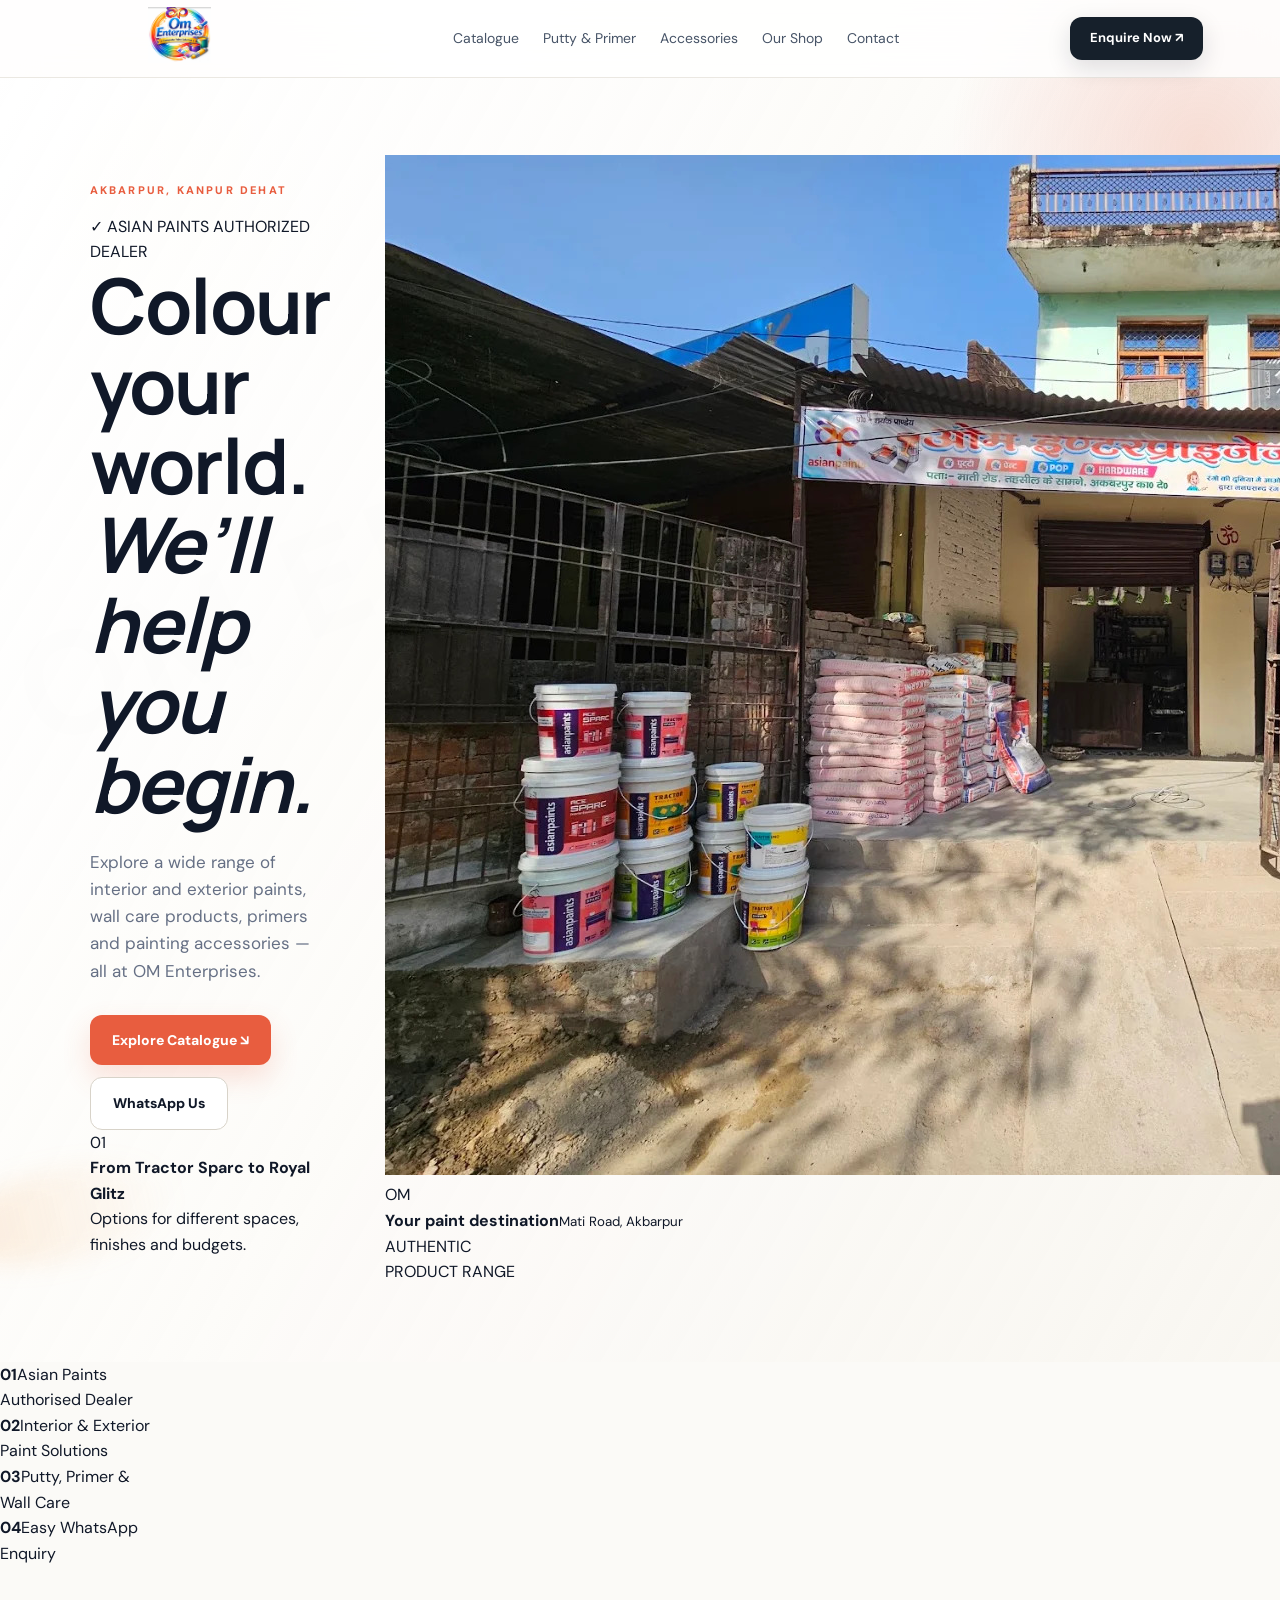
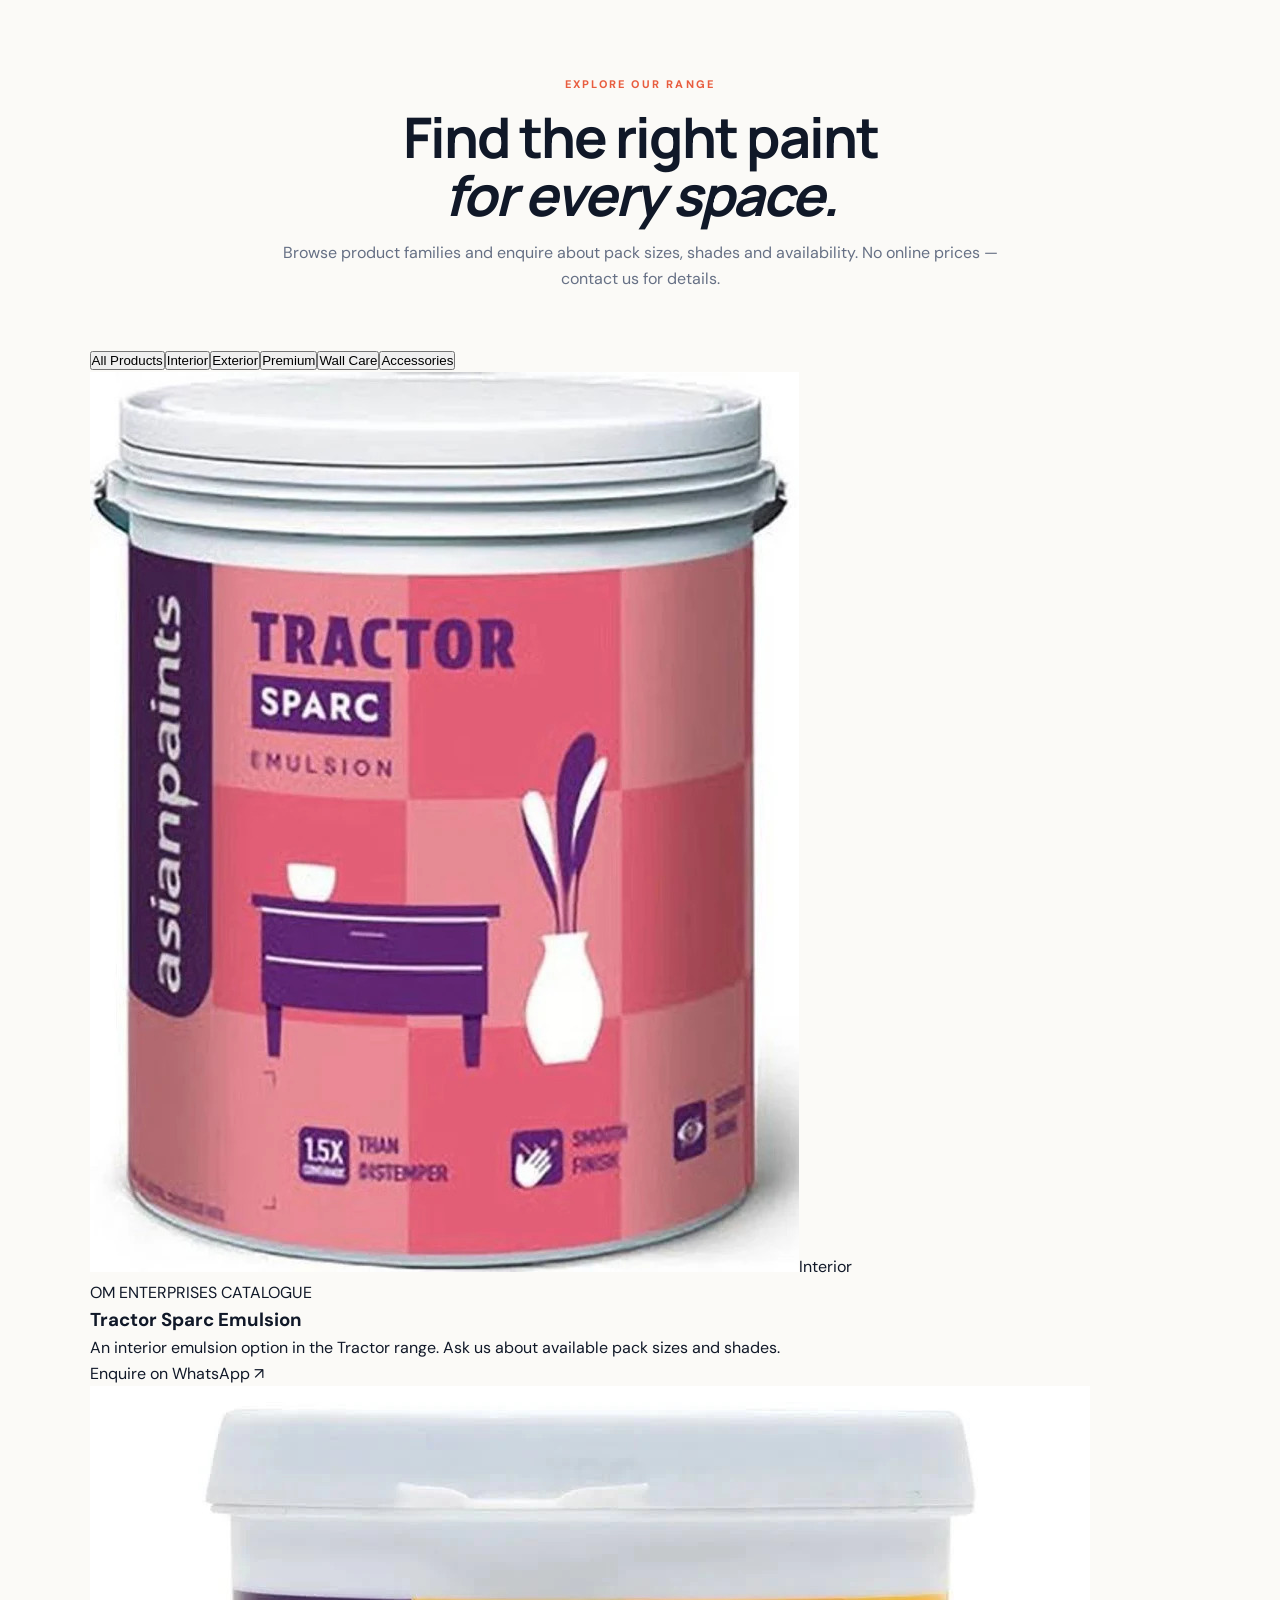
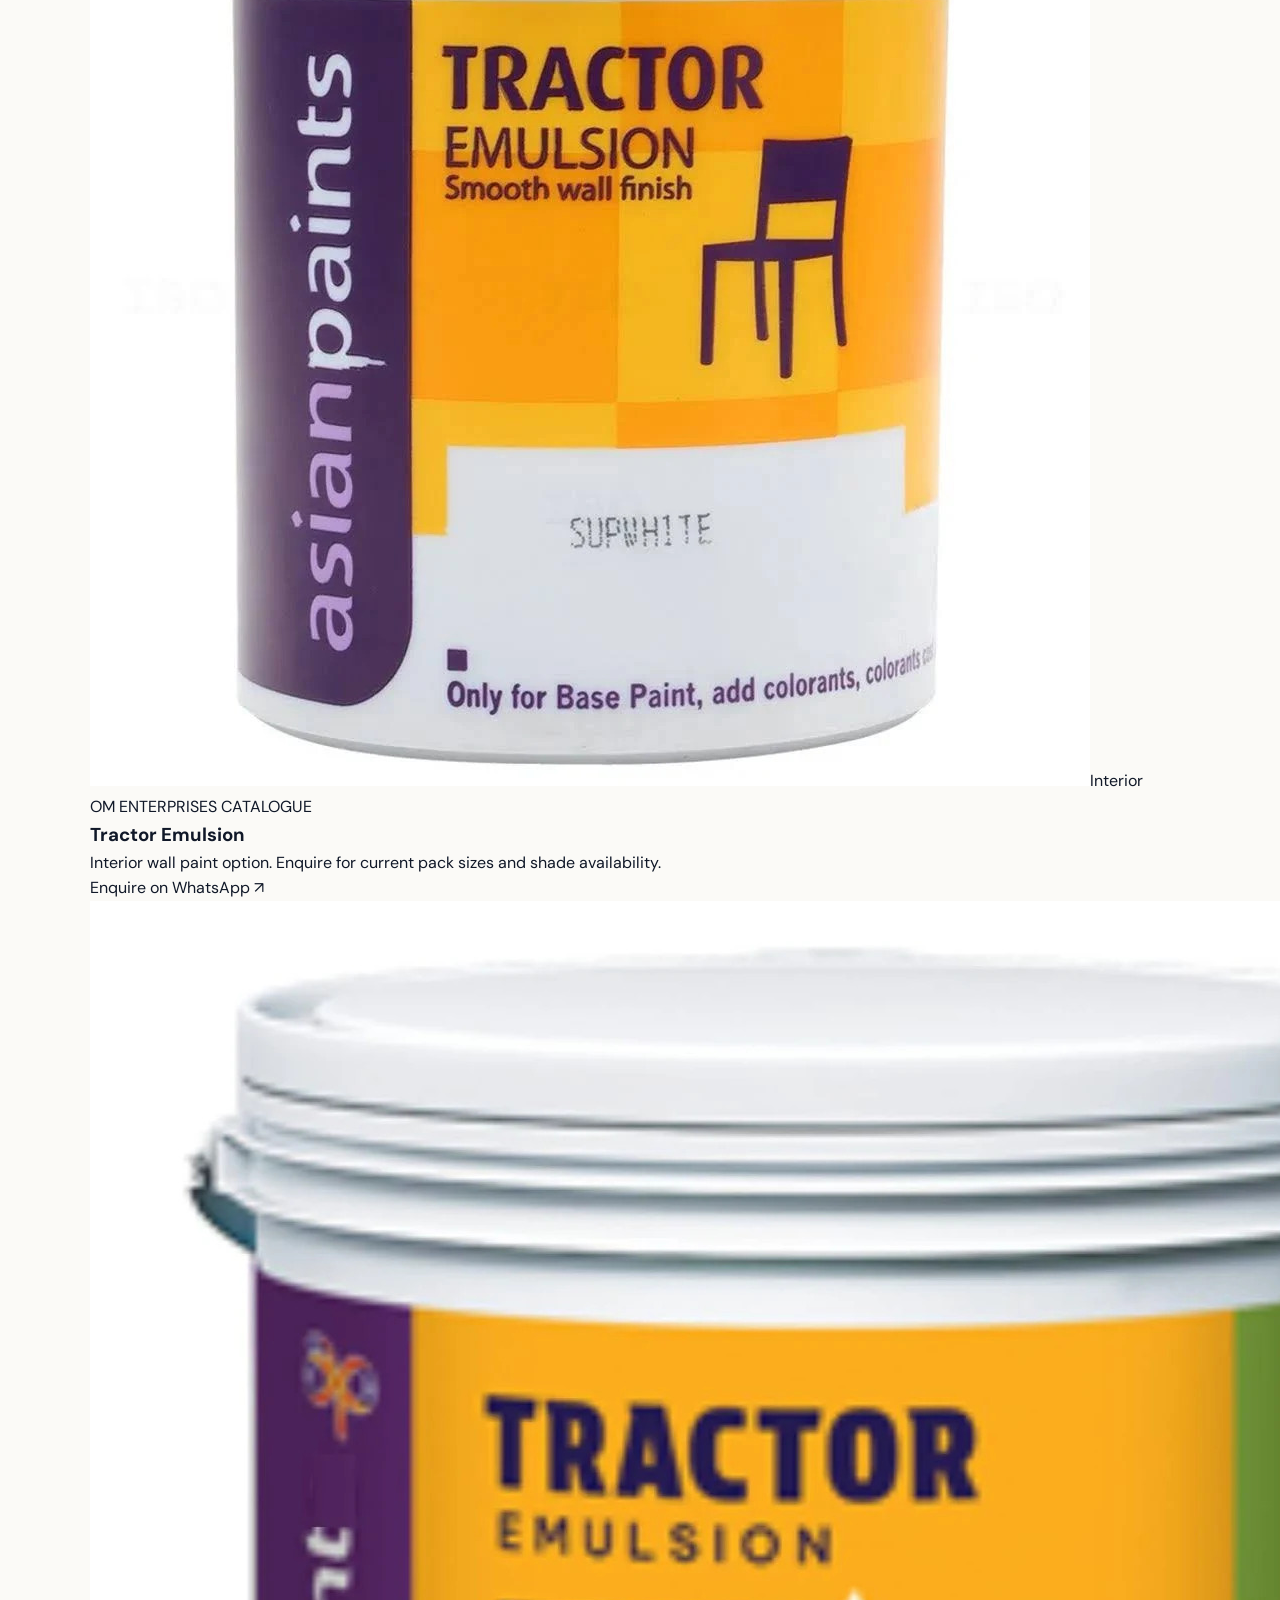
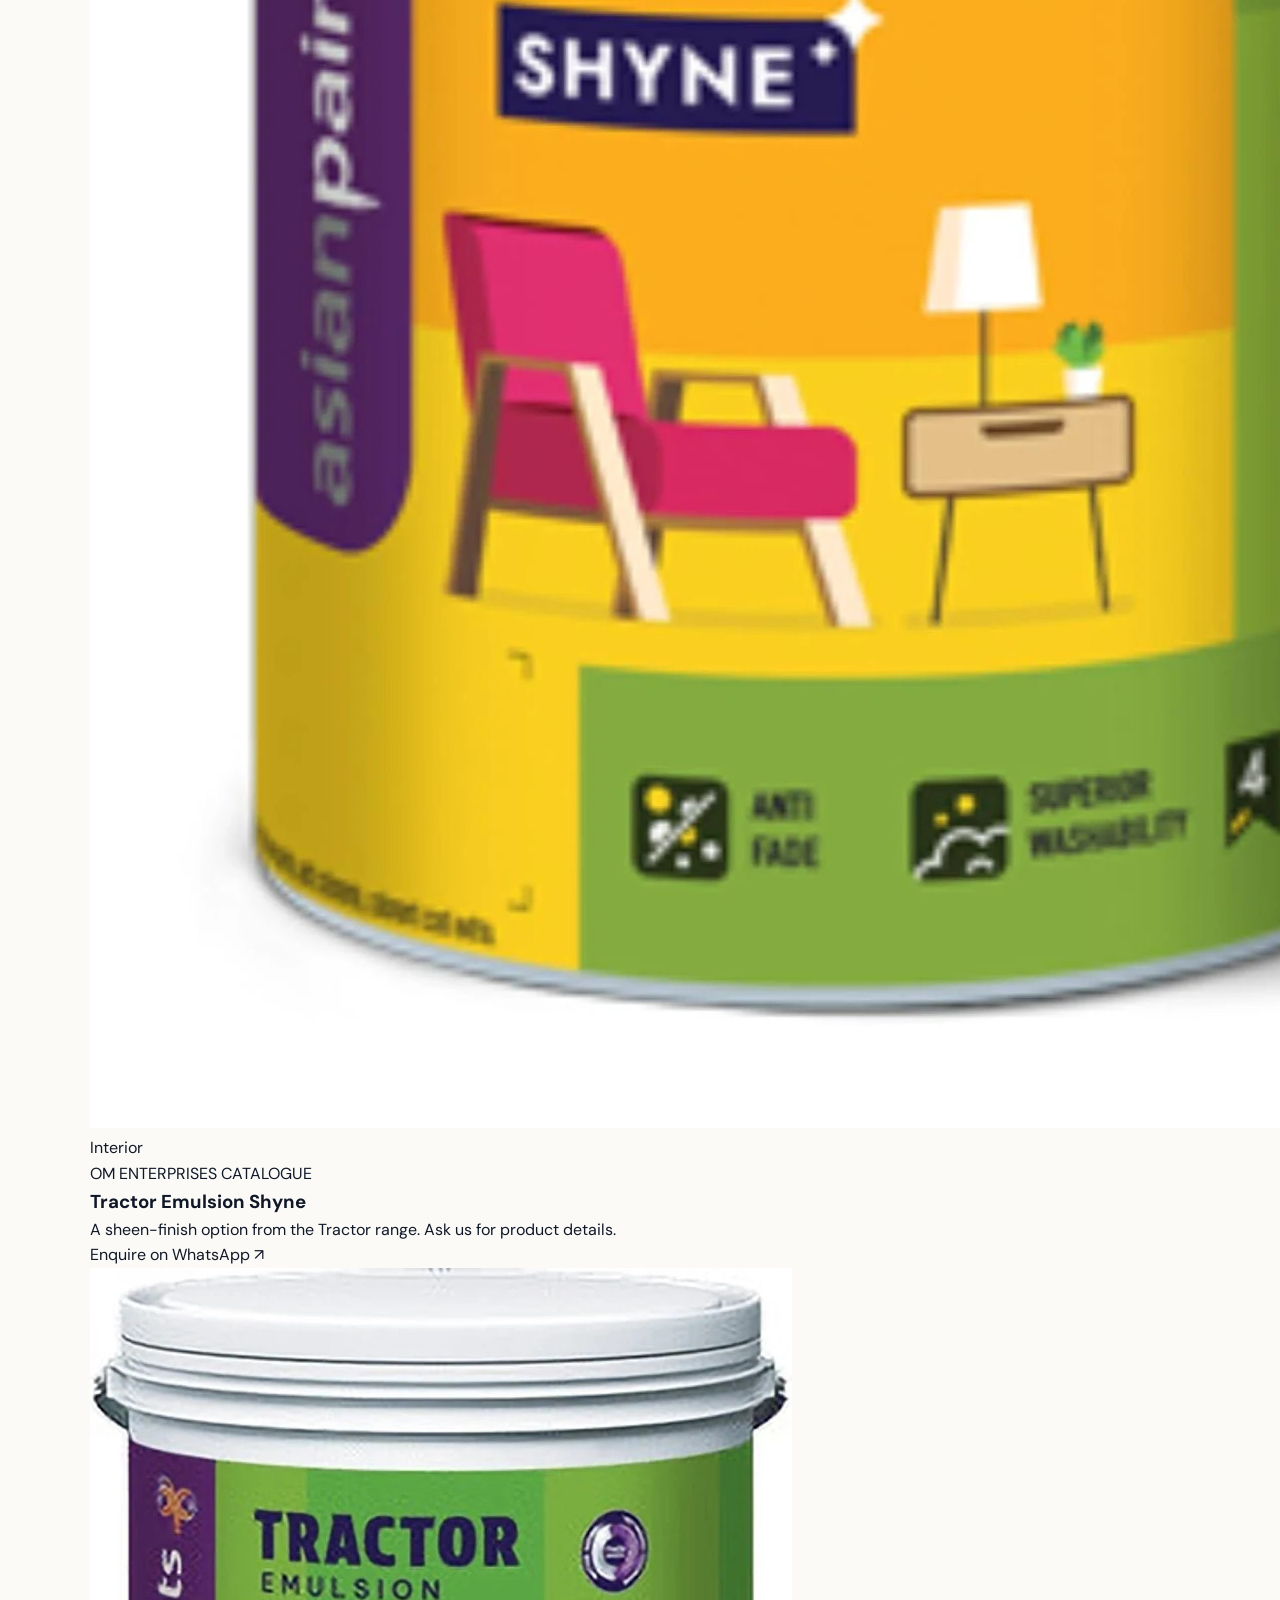
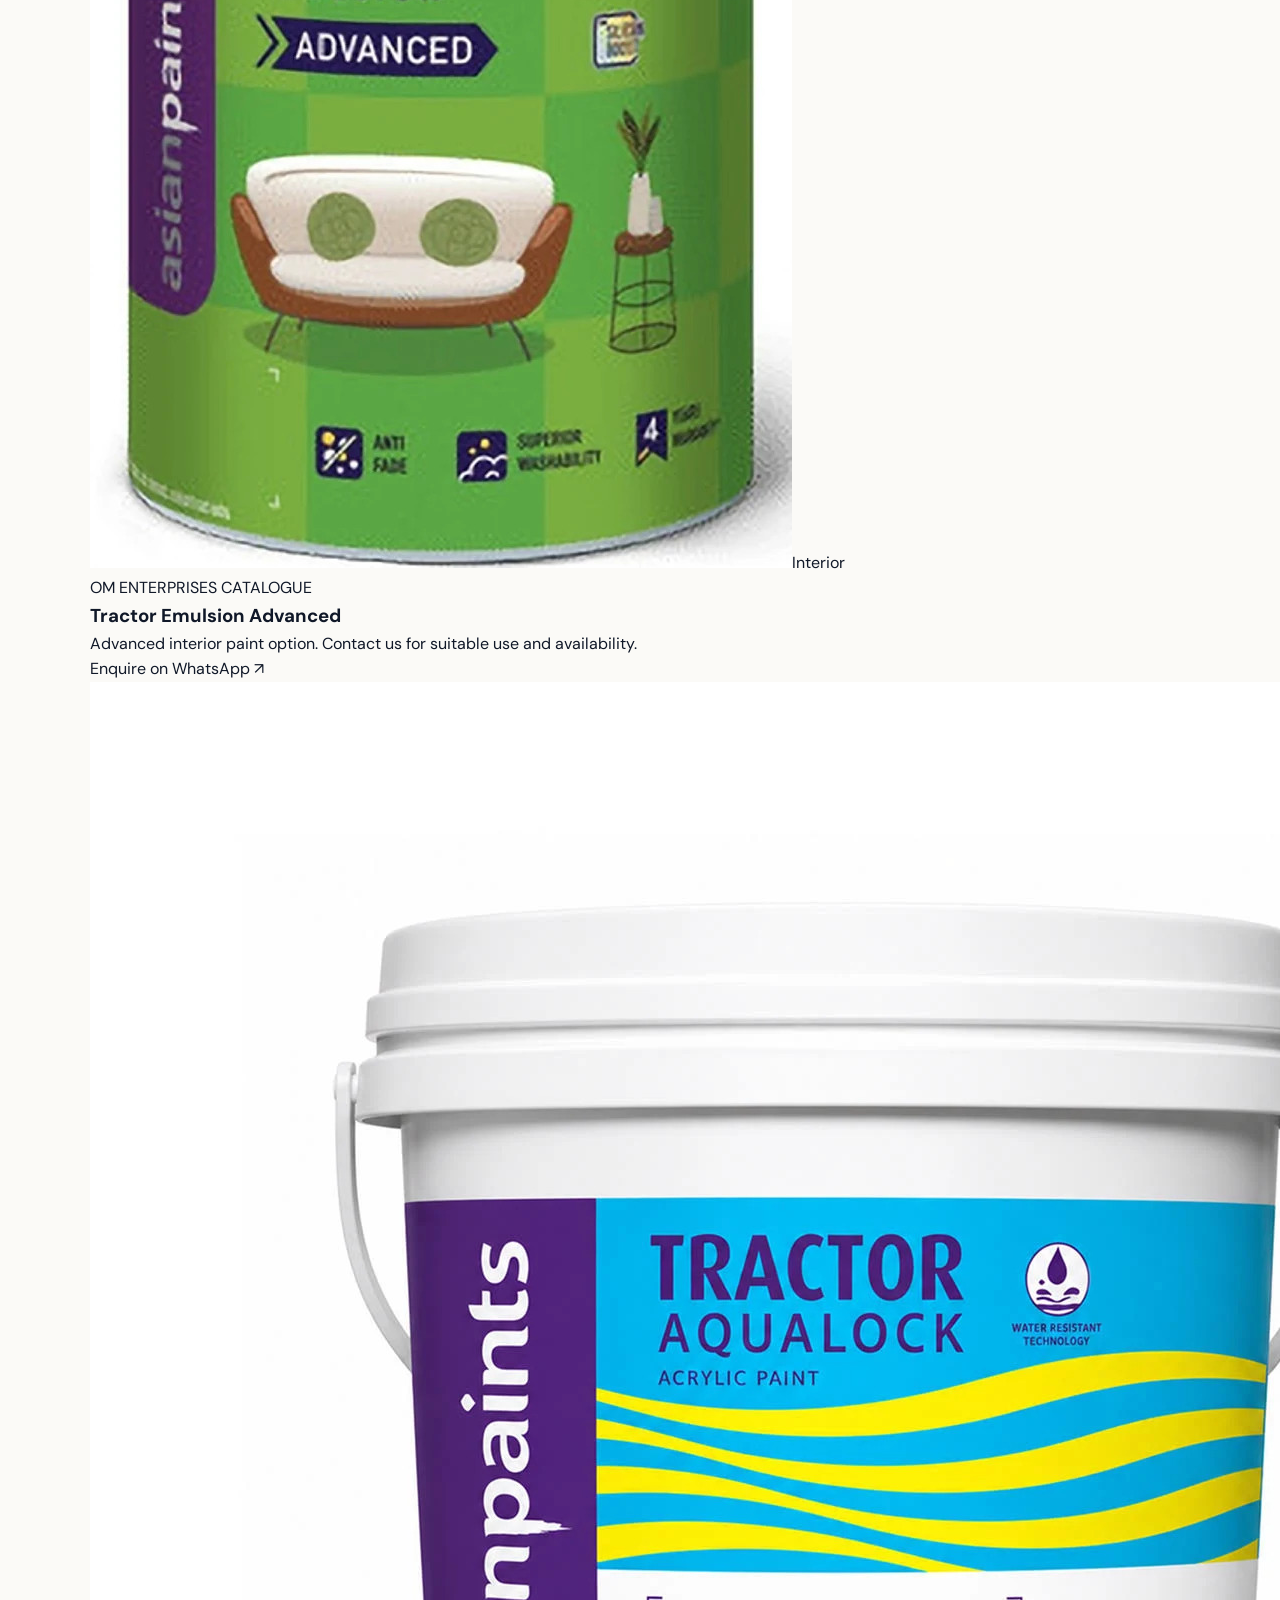
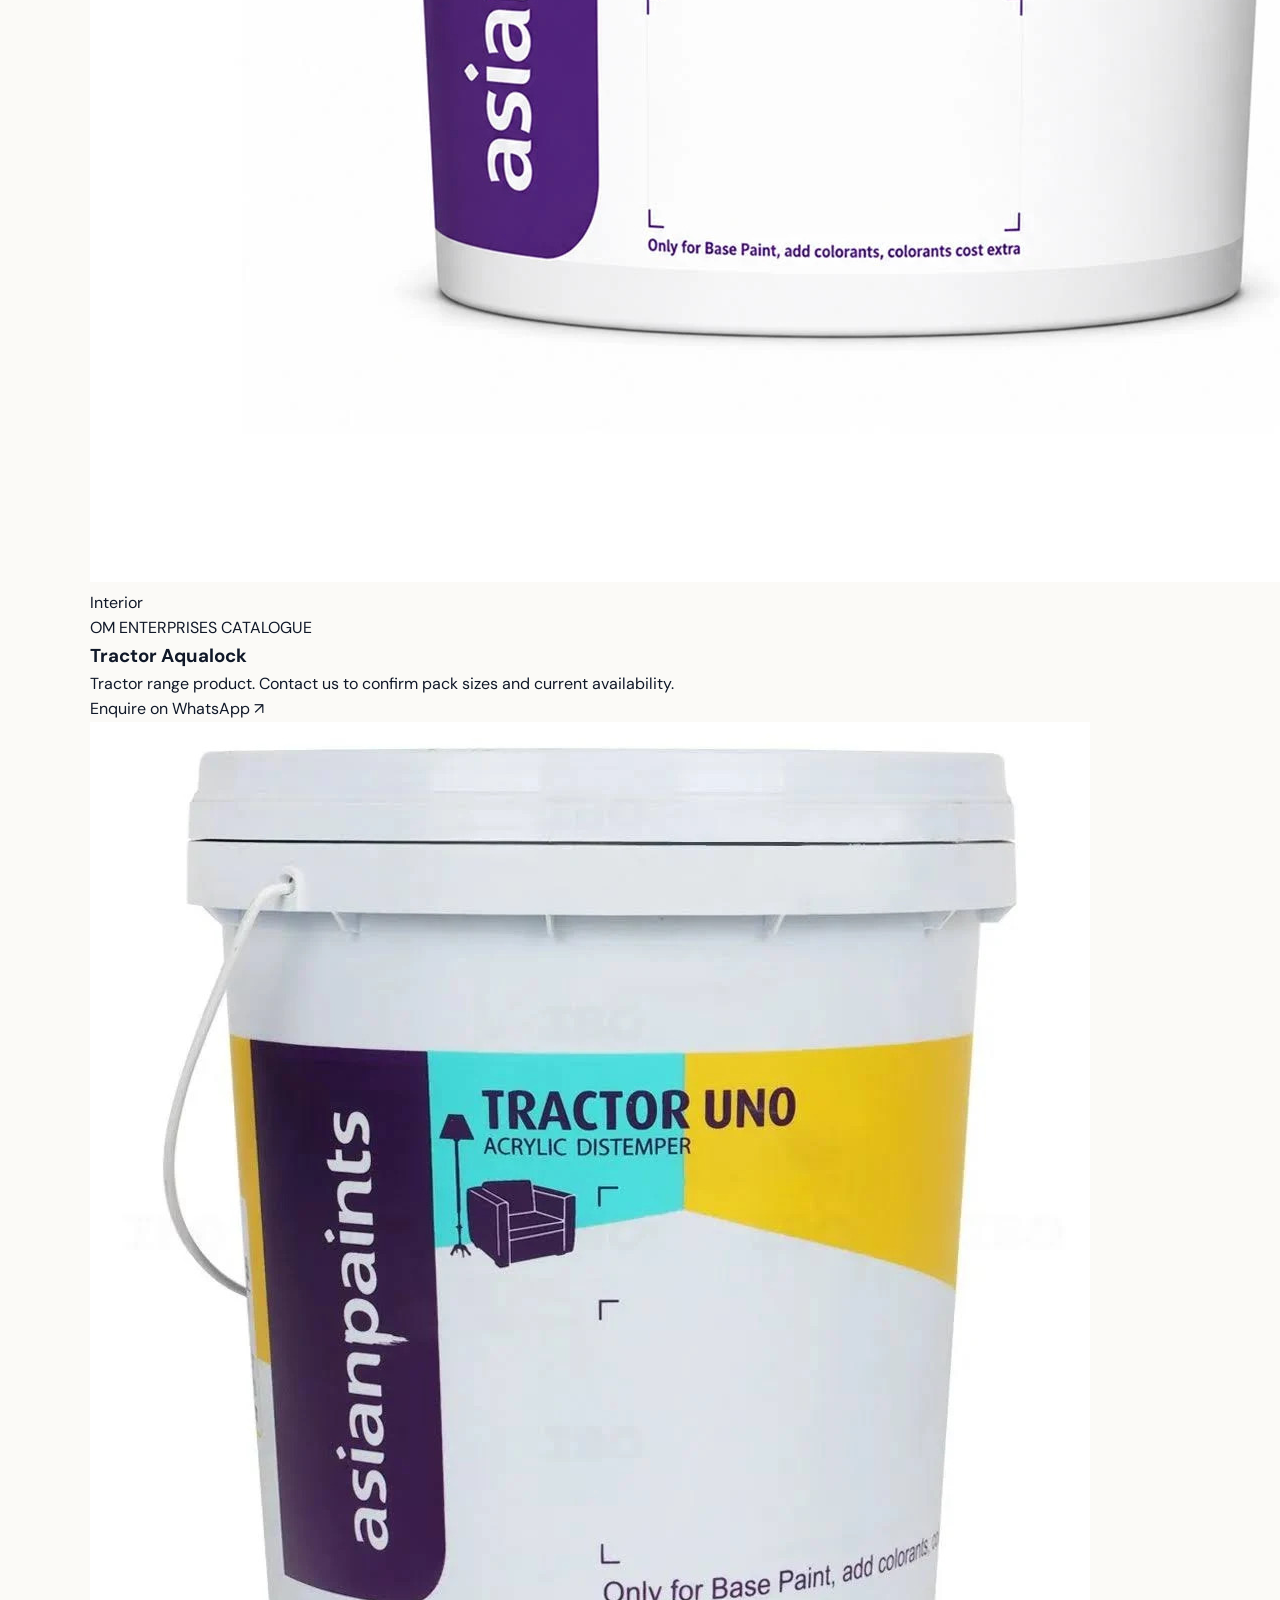
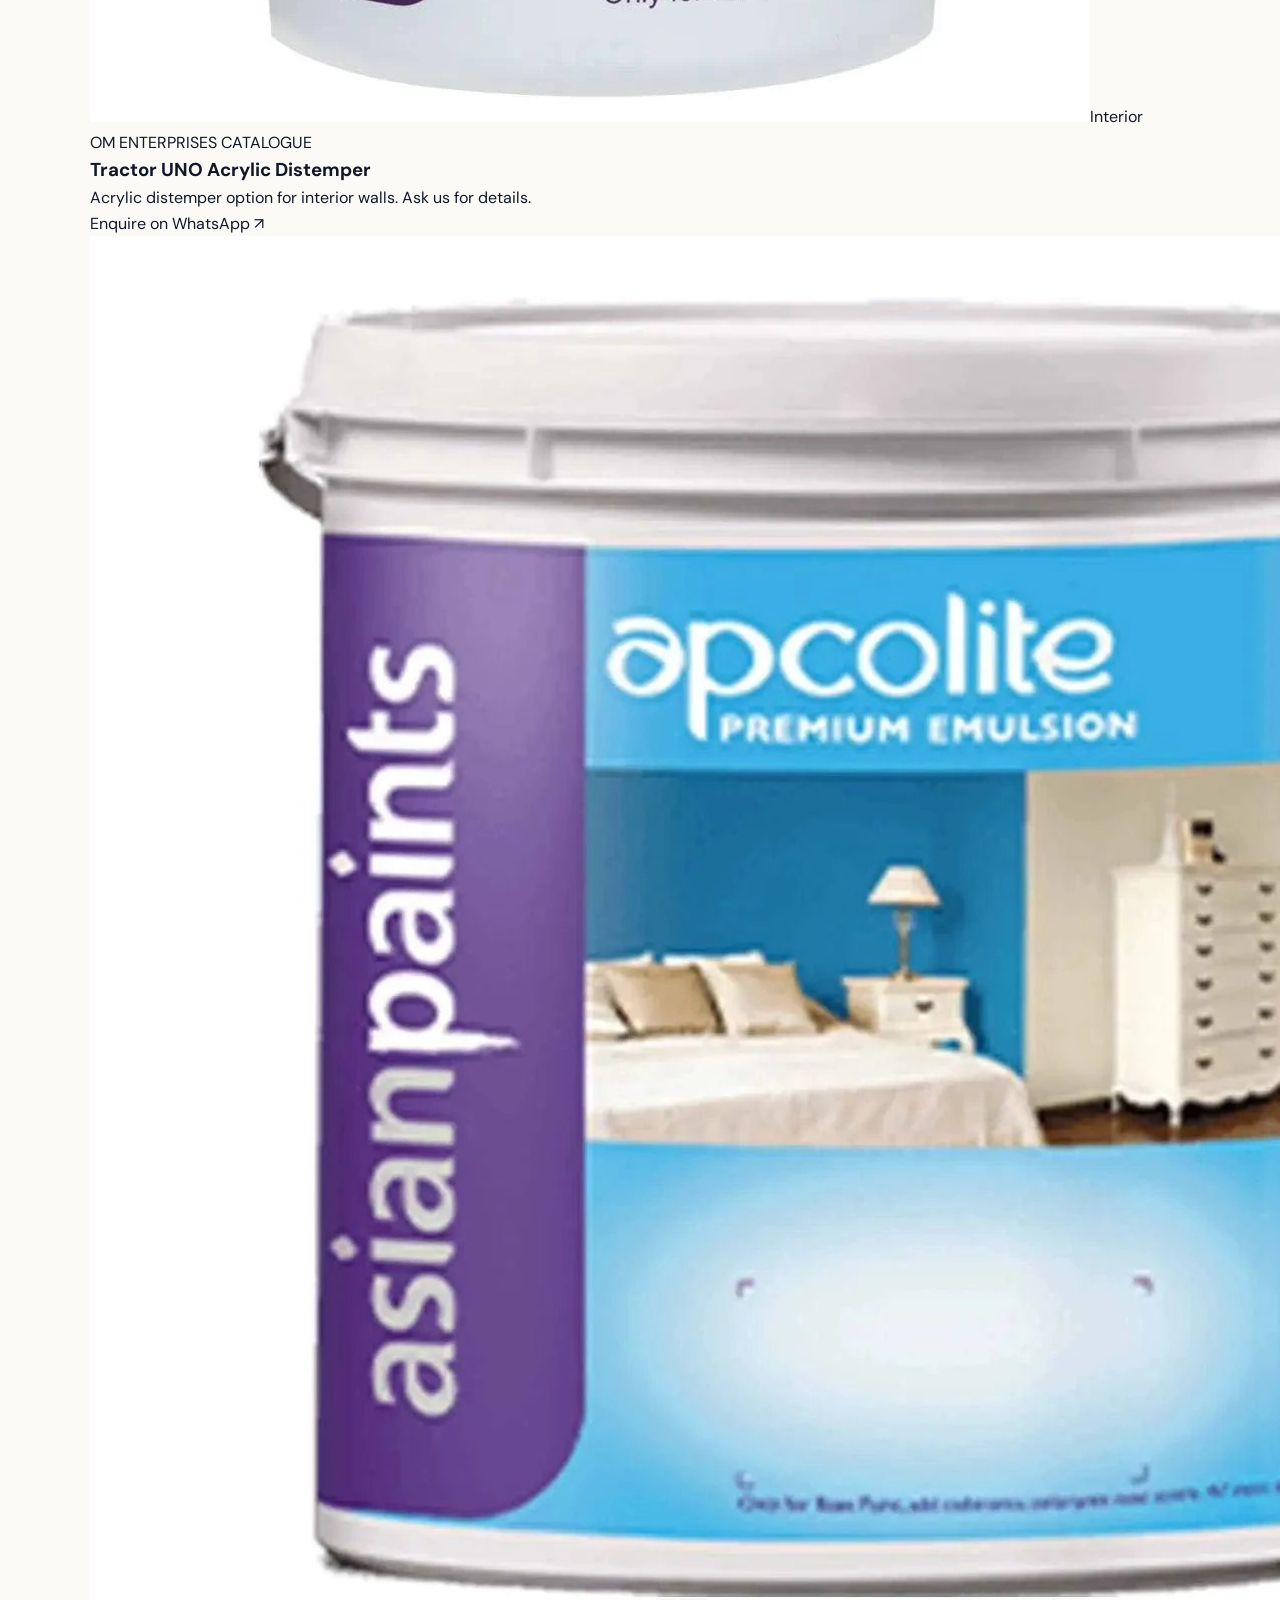
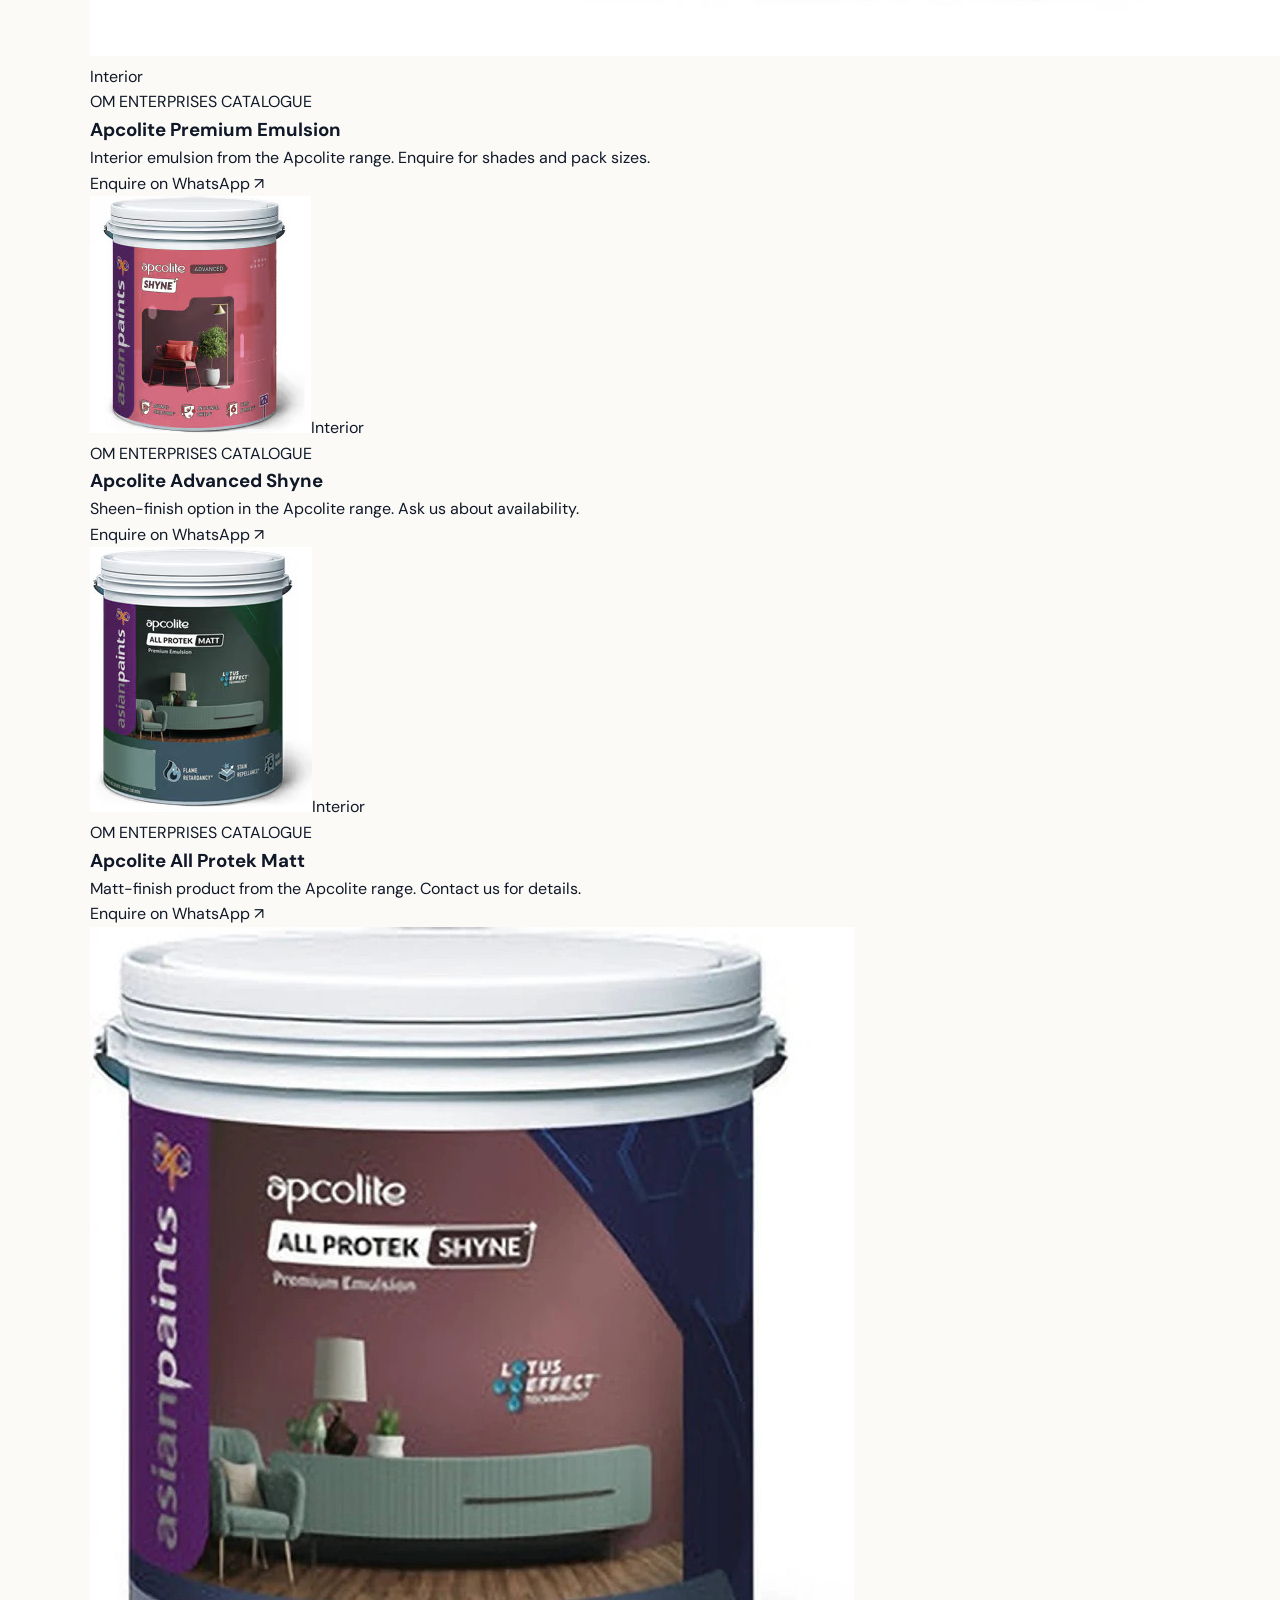
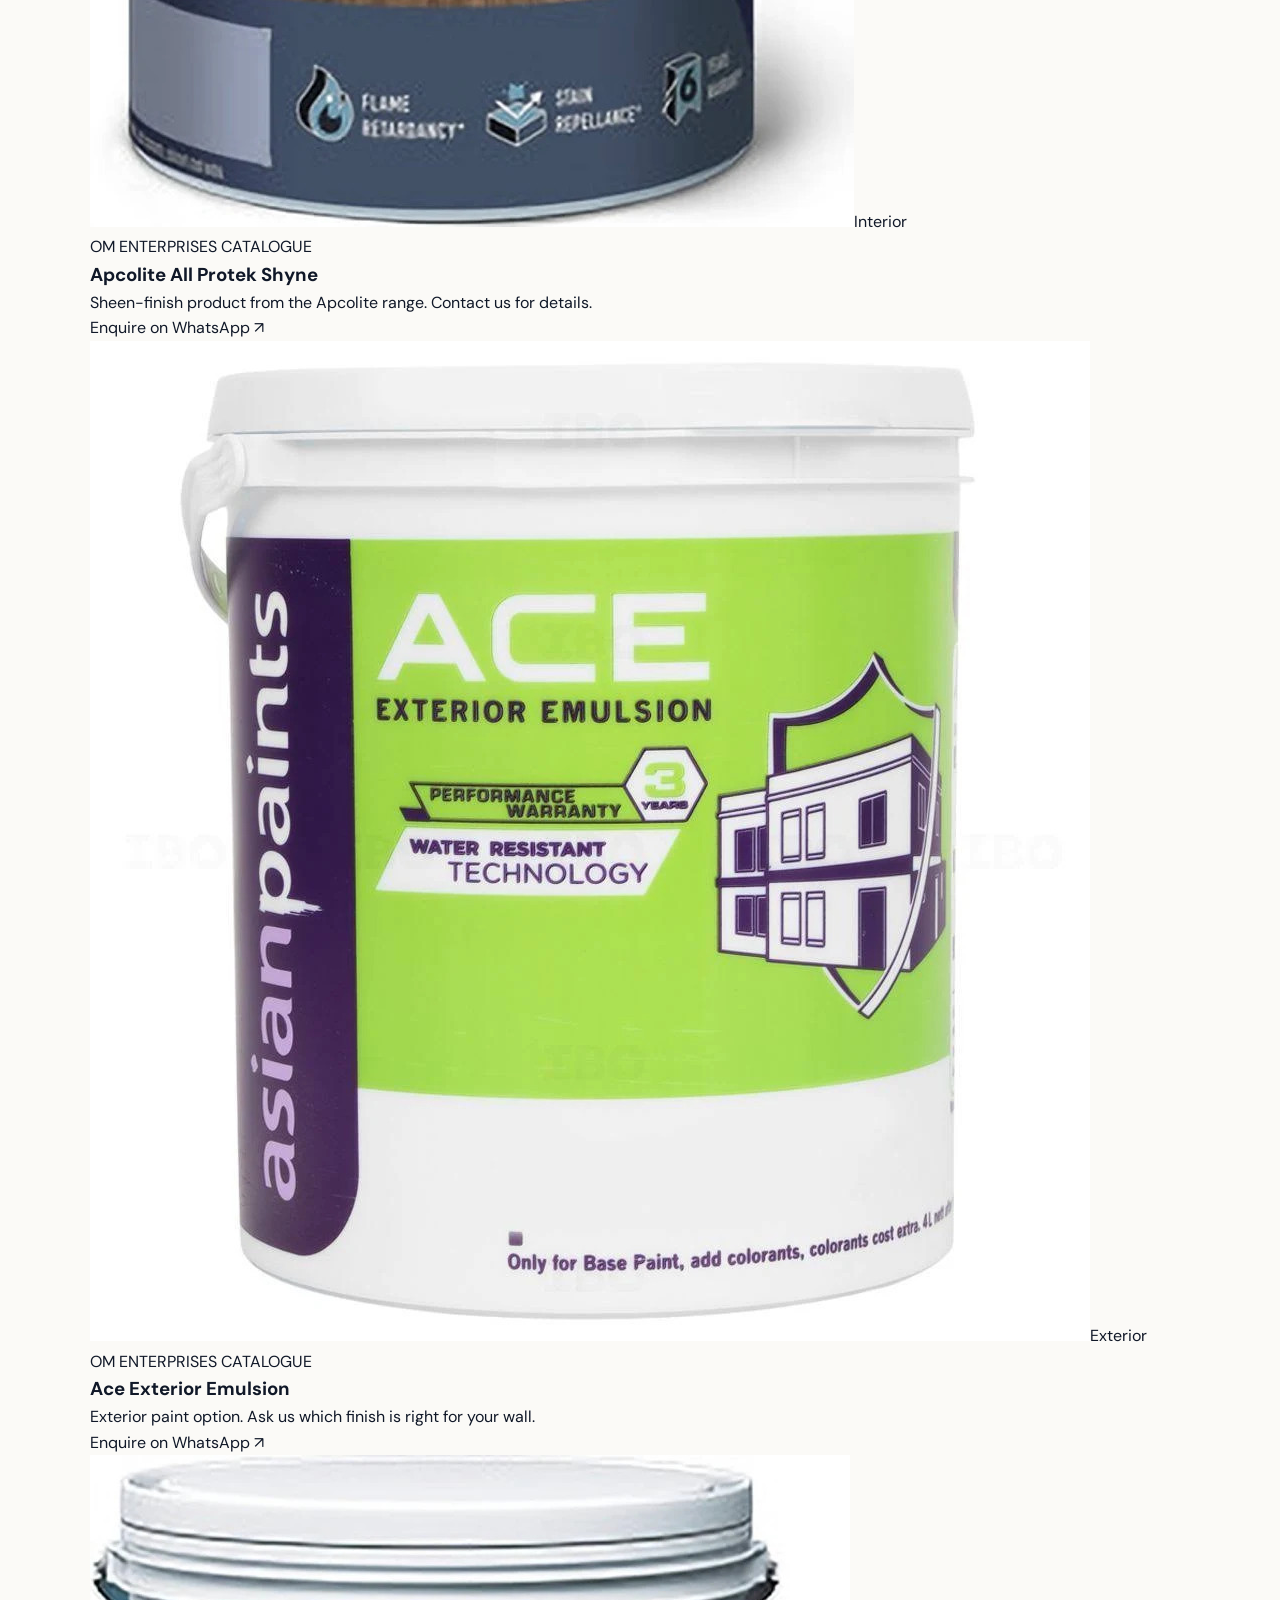
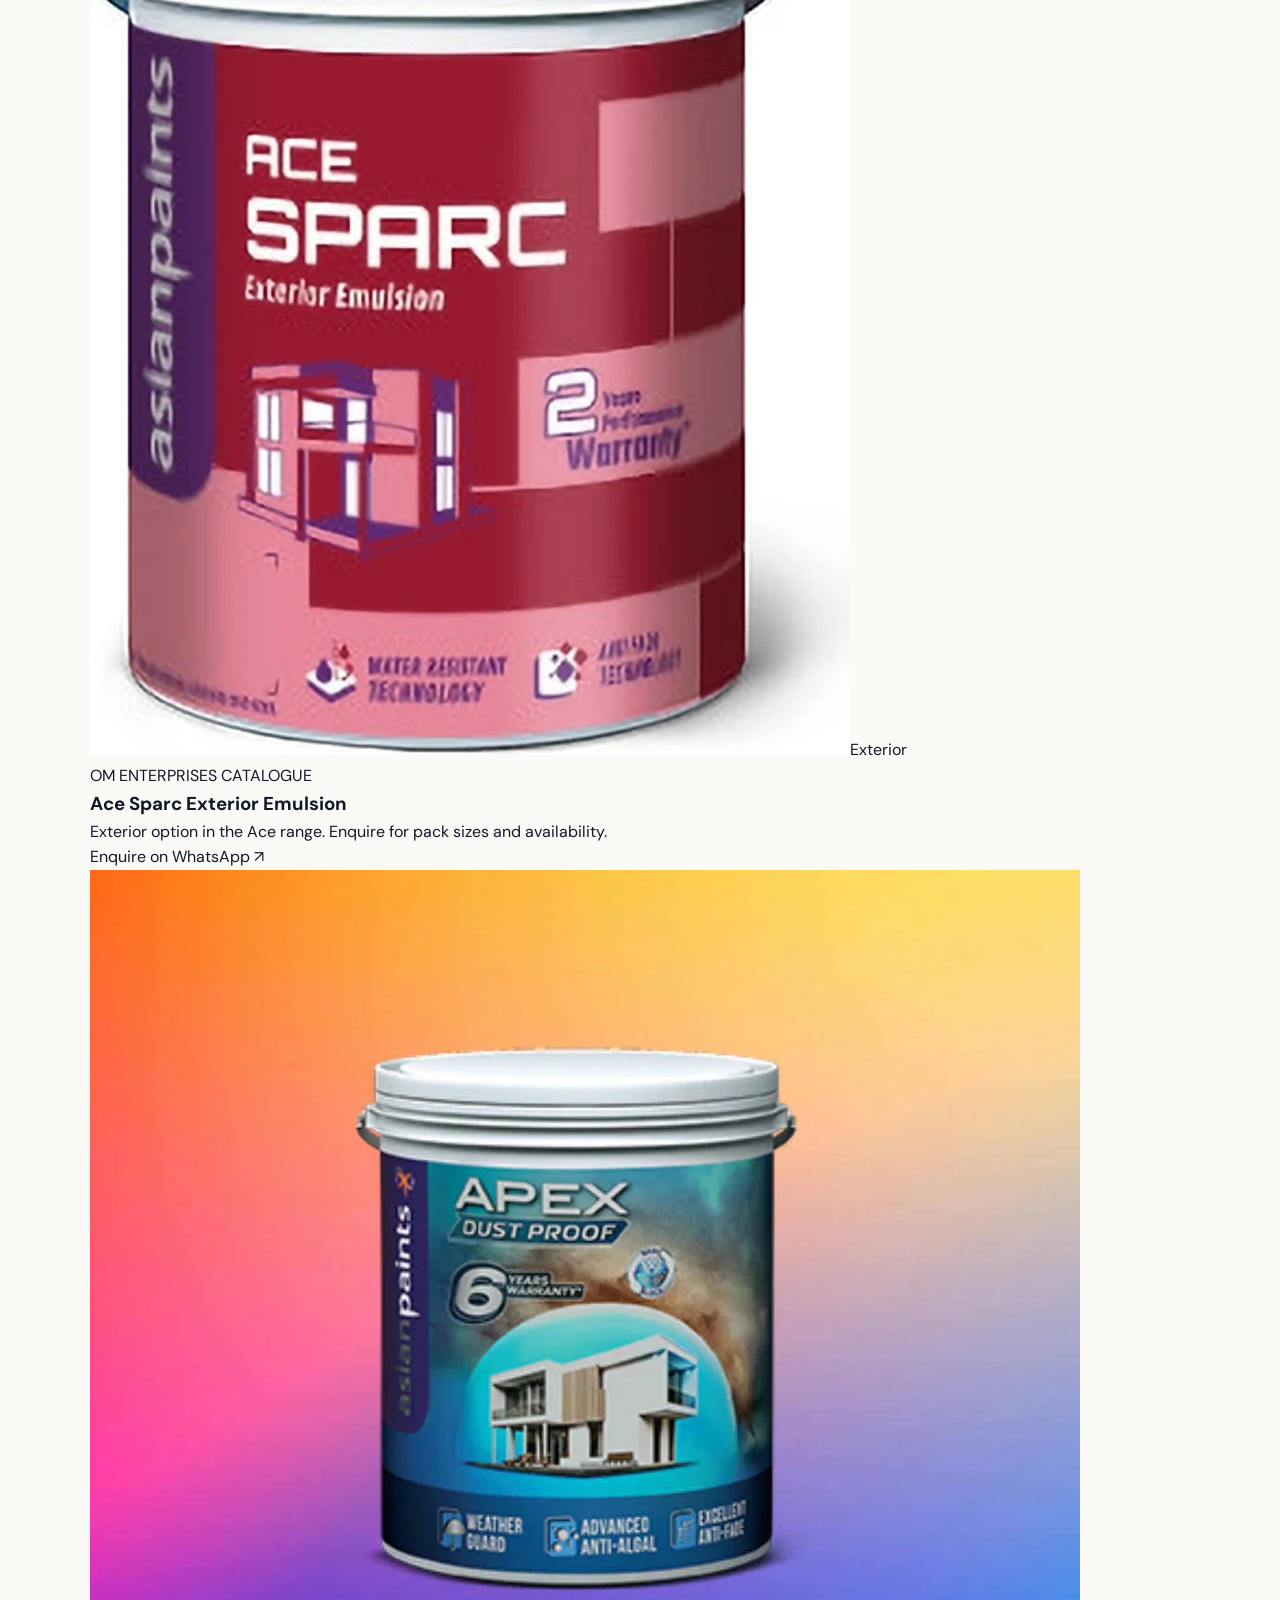
==== commit 7a9c1c6c: "Refresh OM Enterprises website with Asian Paints dealer catalogue" ====
--- a/index.html
+++ b/index.html
@@ -1 +1,108 @@
-<!doctype html><html lang="en"><head><meta charset="utf-8"><meta name="viewport" content="width=device-width,initial-scale=1"><meta name="google-site-verification" content="L_8VpmONOlOom4Tx-sQl0shjpQ8elI20Q0F2f2z7LuY"><title>Om Enterprises | Paints & Hardware in Akbarpur</title><meta name="description" content="Om Enterprises, Mati Road opposite Tehsil, Akbarpur, Kanpur Dehat. Paints, wall putty, POP, white cement, doors, hardware, plumbing and sanitary items."><link rel="icon" href="assets/logo.png"><link rel="stylesheet" href="style.css"><script type="application/ld+json">{"@context":"https://schema.org","@type":"HardwareStore","name":"Om Enterprises","telephone":"+919194180624","address":{"@type":"PostalAddress","streetAddress":"Mati Road, opposite Tehsil","addressLocality":"Akbarpur","addressRegion":"Uttar Pradesh","addressCountry":"IN"}}</script></head><body><header class="navbar"><a class="brand" href="#home"><img src="assets/logo.png" alt="Om Enterprises"></a><nav><a href="#products">Products</a><a href="#why-us">Why Us</a><a href="#hardware">Hardware</a><a href="#sanitary">Sanitary</a><a href="#gallery">Shop</a><a href="#contact">Contact</a></nav><a class="nav-btn" href="tel:+919194180624">Call Now</a></header><main><section id="home" class="hero"><div class="hero-copy"><p class="eyebrow">OM ENTERPRISES • AKBARPUR</p><h1>Your local store for <span>paint & hardware.</span></h1><p class="hero-text">Complete paint solution along with wall care, hardware, plumbing and sanitary essentials — serving Akbarpur and nearby areas.</p><div class="actions"><a class="btn primary" href="https://wa.me/919194180624?text=Hello%20Om%20Enterprises%2C%20I%20want%20to%20make%20an%20enquiry.">WhatsApp Us</a><a class="btn secondary" href="#products">View Products</a></div></div><div class="hero-photo"><img src="assets/shop.jpg" alt="Om Enterprises shop on Mati Road, Akbarpur"></div></section><section id="products" class="section"><div class="section-heading"><p class="eyebrow">PRODUCTS</p><h2>Our Product Range</h2><p>Product photos and names. Contact us for current availability.</p></div><div id="catalog"></div></section><section id="why-us" class="section why-us"><div class="section-heading"><p class="eyebrow">WHY OM ENTERPRISES</p><h2>Everything you need, under one roof.</h2><p>A simple local shopping experience for paint, hardware, plumbing and sanitary essentials.</p></div><div class="why-grid"><article><img src="assets/why-us/quality-products.png" alt="Quality Products" style="width:120px;height:120px;object-fit:contain;display:block;margin-bottom:12px;filter:drop-shadow(0 8px 14px rgba(0,0,0,.18))"><div><h3>Quality Products</h3><p>Choose from a practical range of paint and building products.</p></div></article><article><img src="assets/why-us/wide-range.png" alt="Wide Range" style="width:120px;height:120px;object-fit:contain;display:block;margin-bottom:12px;filter:drop-shadow(0 8px 14px rgba(0,0,0,.18))"><div><h3>Wide Range</h3><p>Paints, wall care, hardware, plumbing and sanitary items in one place.</p></div></article><article><img src="assets/why-us/local-services.png" alt="Local Services" style="width:120px;height:120px;object-fit:contain;display:block;margin-bottom:12px;filter:drop-shadow(0 8px 14px rgba(0,0,0,.18))"><div><h3>Local Service</h3><p>Conveniently located on Mati Road, opposite the Tehsil in Akbarpur.</p></div></article><article><img src="assets/why-us/easy-enquiry.png" alt="Easy Enquiry" style="width:120px;height:120px;object-fit:contain;display:block;margin-bottom:12px;filter:drop-shadow(0 8px 14px rgba(0,0,0,.18))"><div><h3>Easy Enquiry</h3><p>Send us a WhatsApp enquiry or call directly before visiting.</p></div></article></div></section><section id="hardware" class="section list-section"><div class="section-heading"><p class="eyebrow">DOORS & HARDWARE</p><h2>Hardware Items</h2></div><div class="list-grid"><div><h3>Doors & Door Hardware</h3><ul><li>Door Handles</li><li>Door Locks</li><li>Tower Bolts</li><li>Aldrops</li><li>Hinges</li><li>Door Stoppers</li><li>Door Knobs</li><li>Door Latches</li><li>Door Accessories</li></ul></div><div><h3>General Hardware</h3><ul><li>Screws & Nails</li><li>Wall Plugs</li><li>Nuts & Bolts</li><li>Drill Bits</li><li>Cutting Blades</li><li>Measuring Tape</li><li>Pliers</li><li>Screwdrivers</li><li>Hammers</li><li>Other General Hardware</li></ul></div></div></section><section id="sanitary" class="section list-section alt"><div class="section-heading"><p class="eyebrow">SANITARY & PLUMBING</p><h2>Sanitary & Plumbing Items</h2></div><div class="chip-list"><span>Wash Basins</span><span>Health Faucets</span><span>Basin Taps</span><span>Pillar Cocks</span><span>Bib Cocks</span><span>Angle Valves</span><span>Shower Sets</span><span>Waste Couplings</span><span>Flexible Pipes</span><span>PVC/CPVC Fittings</span><span>Floor Traps</span><span>Bathroom Accessories</span></div></section><section id="gallery" class="section"><div class="section-heading"><p class="eyebrow">OUR SHOP</p><h2>Visit Om Enterprises</h2></div><div class="gallery-card"><img src="assets/shop.jpg" alt="Om Enterprises shop"><div class="gallery-info"><h3>Om Enterprises</h3><p>Mati Road, opposite Tehsil, Akbarpur, Kanpur Dehat</p><a class="text-link" href="https://www.google.com/maps/search/?api=1&query=Om%20Enterprises%20Mati%20Road%20Akbarpur%20Kanpur%20Dehat">Open directions →</a></div></div></section><section id="contact" class="section contact"><div class="section-heading"><p class="eyebrow">CONTACT</p><h2>Contact Om Enterprises</h2></div><div class="contact-grid"><a href="tel:+919194180624"><span>📞</span><b>Call</b><small>+91 9194180624</small></a><a href="https://wa.me/919194180624"><span>💬</span><b>WhatsApp</b><small>Send an enquiry</small></a><a href="https://www.google.com/maps/search/?api=1&query=Om%20Enterprises%20Mati%20Road%20Akbarpur%20Kanpur%20Dehat"><span>📍</span><b>Directions</b><small>Google Maps</small></a></div></section></main><footer><div><strong>OM ENTERPRISES</strong><p>Paints • Hardware • Plumbing • Sanitary</p></div><p>© <span id="year"></span> Om Enterprises</p></footer><div class="mobile-bar"><a href="tel:+919194180624">📞 Call</a><a href="https://wa.me/919194180624">💬 WhatsApp</a><a href="https://www.google.com/maps/search/?api=1&query=Om%20Enterprises%20Mati%20Road%20Akbarpur%20Kanpur%20Dehat">📍 Map</a></div><script>const phone='919194180624';const data=[['Interior Paints',[['Apcolite All Protek Matt','Apcolite All Protek Matt.jpg'],['Apcolite All Protek Shyne','Apcolite All Protek Shyne.jpg'],['Apcolite Premium Emulsion','Apcolite Premium.jpg'],['Apcolite Advanced Shyne','Apcolite shyne premium emulsion.jpg'],['Tractor Emulsion Advanced','Tractor Advanced.jpg'],['Tractor Aqualock','Tractor Aqualock .jpg'],['Tractor Emulsion','Tractor Emulsion.jpg'],['Tractor Emulsion Shyne','Tractor Shyne.jpg'],['Tractor Sparc Emulsion','Tractor Sparc.jpg'],['Tractor Uno Acrylic Distemper','Tractor UNO.jpg']]],['Exterior Paints',[['Ace Exterior Emulsion','Ace Exterior.jpg'],['Ace Sparc Exterior Emulsion','Ace Sparc.jpg'],['Apex Advanced Dust Proof','Apex Advanced (Dust Proof).jpg'],['Apex Shyne Dust Proof','Apex Shyne.jpg'],['Apex Ultima Protec Duralife','Apex Ultima.jpg']]],['Putty, POP & White Cement',[['TruCare Wall Putty','Asian Normal.jpg'],['SmartCare Waterproof Wall Putty','Asian Waterproof.jpg'],['JK Lakshmi Classic Wall Putty','J K Laxmi.jpg'],['JK Construction White Cement','J K Protomax White Cem.jpg'],['Vikram Maharaja Gold','Maharaja White Cem.jpg'],['Sakarni Gypsum Plaster','Sakarni POP.jpg']]]];document.getElementById('catalog').innerHTML=data.map((g,gi)=>`<div class="category-block"><div class="category-title"><span>0${gi+1}</span><div><p class="eyebrow">${g[0]}</p><h3>${g[0]}</h3></div></div><div class="catalog-grid">${g[1].map(([name,file],i)=>{const image=file?`style="background-image:url('assets/products/${encodeURIComponent(file).replace(/%2F/g,'/') }');background-size:contain;background-position:center;background-repeat:no-repeat;--delay:${i*70}ms"`:'';return `<article class="catalog-card" style="animation-delay:${i*70}ms"><div class="product-image ${file?'':'no-photo'}" ${image}></div><div class="catalog-body"><span class="product-tag">${g[0]}</span><h3>${name}</h3><div class="product-bottom"><a href="https://wa.me/${phone}?text=Hello%20Om%20Enterprises%2C%20I%20want%20to%20enquire%20about%20${encodeURIComponent(name)}">WhatsApp Enquiry</a></div></div></article>`}).join('')}</div></div>`).join('');document.getElementById('year').textContent=new Date().getFullYear();</script></body></html>+<!doctype html>
+<html lang="en">
+<head>
+<meta charset="utf-8">
+<meta name="viewport" content="width=device-width,initial-scale=1">
+<title>OM Enterprises | Asian Paints Authorized Dealer in Akbarpur</title>
+<meta name="description" content="OM Enterprises, Asian Paints Authorized Dealer at Mati Road, opposite Tehsil, Akbarpur, Kanpur Dehat. Explore interior and exterior paints, putty, primer, POP, white cement and painting accessories.">
+<meta name="theme-color" content="#102b50">
+<link rel="icon" href="assets/logo.png">
+<link rel="stylesheet" href="style.css">
+<script type="application/ld+json">{"@context":"https://schema.org","@type":"HardwareStore","name":"OM Enterprises","telephone":"+919194180624","description":"Asian Paints Authorized Dealer for paints, putty, primer and painting accessories.","address":{"@type":"PostalAddress","streetAddress":"Mati Road, opposite Tehsil","addressLocality":"Akbarpur","addressRegion":"Uttar Pradesh","addressCountry":"IN"}}</script>
+</head>
+<body>
+<header class="navbar">
+  <a class="brand" href="#home" aria-label="OM Enterprises home"><img src="assets/logo.png" alt="OM Enterprises logo"></a>
+  <nav aria-label="Main navigation"><a href="#catalogue">Catalogue</a><a href="#wall-care">Putty & Primer</a><a href="#accessories">Accessories</a><a href="#shop">Our Shop</a><a href="#contact">Contact</a></nav>
+  <a class="nav-btn" href="https://wa.me/919194180624?text=Hello%20OM%20Enterprises%2C%20I%20have%20a%20product%20enquiry.">Enquire Now <span>↗</span></a>
+</header>
+<main>
+<section id="home" class="hero">
+  <div class="hero-copy">
+    <p class="eyebrow"><span class="live-dot"></span> AKBARPUR, KANPUR DEHAT</p>
+    <div class="dealer-pill"><span>✓</span> ASIAN PAINTS AUTHORIZED DEALER</div>
+    <h1>Colour your world.<br><em>We’ll help you begin.</em></h1>
+    <p class="hero-text">Explore a wide range of interior and exterior paints, wall care products, primers and painting accessories — all at OM Enterprises.</p>
+    <div class="actions"><a class="btn primary" href="#catalogue">Explore Catalogue <span>↘</span></a><a class="btn secondary" href="https://wa.me/919194180624?text=Hello%20OM%20Enterprises%2C%20please%20help%20me%20choose%20paint.">WhatsApp Us</a></div>
+    <div class="hero-note"><span>01</span><p><b>From Tractor Sparc to Royal Glitz</b><br>Options for different spaces, finishes and budgets.</p></div>
+  </div>
+  <div class="hero-visual"><img src="assets/shop.jpg" alt="OM Enterprises paint and hardware shop in Akbarpur"><div class="visual-label"><span>OM</span><div><b>Your paint destination</b><small>Mati Road, Akbarpur</small></div></div><div class="visual-stamp">AUTHENTIC<br>PRODUCT RANGE</div></div>
+</section>
+<section class="trust-strip" aria-label="Store highlights"><div><b>01</b><span>Asian Paints<br>Authorised Dealer</span></div><div><b>02</b><span>Interior & Exterior<br>Paint Solutions</span></div><div><b>03</b><span>Putty, Primer &<br>Wall Care</span></div><div><b>04</b><span>Easy WhatsApp<br>Enquiry</span></div></section>
+
+<section id="catalogue" class="section catalogue-section">
+  <div class="section-heading"><p class="eyebrow">EXPLORE OUR RANGE</p><h2>Find the right paint<br><em>for every space.</em></h2><p>Browse product families and enquire about pack sizes, shades and availability. No online prices — contact us for details.</p></div>
+  <div class="filter-row" role="group" aria-label="Filter catalogue"><button class="filter active" data-filter="all">All Products</button><button class="filter" data-filter="interior">Interior</button><button class="filter" data-filter="exterior">Exterior</button><button class="filter" data-filter="premium">Premium</button><button class="filter" data-filter="wallcare">Wall Care</button><button class="filter" data-filter="accessories">Accessories</button></div>
+  <div id="product-grid" class="product-grid" aria-live="polite"></div>
+</section>
+
+<section id="wall-care" class="section wallcare-section">
+ <div class="section-heading left"><p class="eyebrow">PREPARE • PROTECT • FINISH</p><h2>Great paint starts<br><em>with the right base.</em></h2><p>Prepare your walls with suitable putty and primer before applying the finish coat. Ask us which product is suitable for your surface.</p></div>
+ <div class="wallcare-grid">
+  <article><span class="number">01</span><div class="wall-icon">▧</div><h3>Wall Putty</h3><p>For wall surface preparation and a smoother base before painting.</p><a href="https://wa.me/919194180624?text=Hello%2C%20I%20want%20to%20enquire%20about%20wall%20putty.">Enquire about putty ↗</a></article>
+  <article><span class="number">02</span><div class="wall-icon">◒</div><h3>Primers</h3><p>Primer options for interior and exterior surfaces. Confirm suitability for your wall and paint system with us.</p><a href="https://wa.me/919194180624?text=Hello%2C%20I%20want%20to%20enquire%20about%20primer.">Enquire about primer ↗</a></article>
+  <article><span class="number">03</span><div class="wall-icon">▤</div><h3>POP & White Cement</h3><p>Wall finishing and repair essentials for selected construction and painting needs.</p><a href="https://wa.me/919194180624?text=Hello%2C%20I%20want%20to%20enquire%20about%20POP%20and%20white%20cement.">Enquire now ↗</a></article>
+ </div>
+</section>
+
+<section id="accessories" class="section accessories-section">
+ <div class="accessories-copy"><p class="eyebrow">THE FINISHING TOUCH</p><h2>Painting essentials,<br><em>all in one place.</em></h2><p>Get the tools and accessories that help you prepare, apply and finish your painting project.</p><a class="btn primary" href="https://wa.me/919194180624?text=Hello%20OM%20Enterprises%2C%20I%20want%20to%20enquire%20about%20painting%20accessories.">Ask for accessories ↗</a></div>
+ <div class="accessory-list"><div><span>01</span><b>Paint Brushes</b><small>Different sizes and uses</small></div><div><span>02</span><b>Paint Rollers</b><small>For smooth paint application</small></div><div><span>03</span><b>Masking Tape</b><small>For neat edges and protection</small></div><div><span>04</span><b>Thinner & Turpentine</b><small>Ask for suitable type</small></div><div><span>05</span><b>Other Painting Tools</b><small>Ask us about availability</small></div></div>
+</section>
+
+<section class="range-banner"><div><p class="eyebrow">A RANGE FOR EVERY HOME</p><h2>From Tractor Sparc<br>to <em>Royal Glitz.</em></h2><p>Tell us about your room, surface and preferred finish. We’ll help you explore suitable options.</p></div><a href="https://wa.me/919194180624?text=Hello%20OM%20Enterprises%2C%20help%20me%20choose%20between%20paint%20ranges.">Find your paint <span>↗</span></a></section>
+
+<section id="shop" class="section shop-section"><div class="section-heading"><p class="eyebrow">COME SAY HELLO</p><h2>Your neighbourhood<br><em>paint destination.</em></h2></div><div class="shop-card"><img src="assets/shop.jpg" alt="Visit OM Enterprises on Mati Road, Akbarpur"><div><p class="eyebrow">OM ENTERPRISES</p><h3>Visit our store</h3><p>Mati Road, opposite Tehsil,<br>Akbarpur, Kanpur Dehat, Uttar Pradesh</p><a class="text-link" href="https://www.google.com/maps/search/?api=1&query=Om%20Enterprises%20Mati%20Road%20Akbarpur%20Kanpur%20Dehat">Get directions ↗</a></div></div></section>
+<section id="contact" class="contact-section"><div><p class="eyebrow">LET’S GET STARTED</p><h2>Have a shade or<br>product in mind?</h2><p>Call or WhatsApp us for product details, pack sizes and availability.</p></div><div class="contact-actions"><a href="tel:+919194180624"><span>Call us</span><b>+91 91941 80624 ↗</b></a><a href="https://wa.me/919194180624"><span>WhatsApp</span><b>Send an enquiry ↗</b></a></div></section>
+</main>
+<footer><div><b>OM ENTERPRISES</b><p>Asian Paints Authorized Dealer · Mati Road, Akbarpur</p></div><p>© <span id="year"></span> OM Enterprises. All rights reserved.</p></footer>
+<div class="mobile-bar"><a href="tel:+919194180624">☎ Call</a><a href="https://wa.me/919194180624">◉ WhatsApp</a><a href="#catalogue">▦ Catalogue</a></div>
+<script>
+const products = [
+ {name:"Tractor Sparc Emulsion",category:"Interior",tags:["interior"],image:"Tractor Sparc.jpg",desc:"An interior emulsion option in the Tractor range. Ask us about available pack sizes and shades."},
+ {name:"Tractor Emulsion",category:"Interior",tags:["interior"],image:"Tractor Emulsion.jpg",desc:"Interior wall paint option. Enquire for current pack sizes and shade availability."},
+ {name:"Tractor Emulsion Shyne",category:"Interior",tags:["interior"],image:"Tractor Shyne.jpg",desc:"A sheen-finish option from the Tractor range. Ask us for product details."},
+ {name:"Tractor Emulsion Advanced",category:"Interior",tags:["interior"],image:"Tractor Advanced.jpg",desc:"Advanced interior paint option. Contact us for suitable use and availability."},
+ {name:"Tractor Aqualock",category:"Interior",tags:["interior"],image:"Tractor Aqualock .jpg",desc:"Tractor range product. Contact us to confirm pack sizes and current availability."},
+ {name:"Tractor UNO Acrylic Distemper",category:"Interior",tags:["interior"],image:"Tractor UNO.jpg",desc:"Acrylic distemper option for interior walls. Ask us for details."},
+ {name:"Apcolite Premium Emulsion",category:"Interior",tags:["interior","premium"],image:"Apcolite Premium.jpg",desc:"Interior emulsion from the Apcolite range. Enquire for shades and pack sizes."},
+ {name:"Apcolite Advanced Shyne",category:"Interior",tags:["interior","premium"],image:"Apcolite shyne premium emulsion.jpg",desc:"Sheen-finish option in the Apcolite range. Ask us about availability."},
+ {name:"Apcolite All Protek Matt",category:"Interior",tags:["interior","premium"],image:"Apcolite All Protek Matt.jpg",desc:"Matt-finish product from the Apcolite range. Contact us for details."},
+ {name:"Apcolite All Protek Shyne",category:"Interior",tags:["interior","premium"],image:"Apcolite All Protek Shyne.jpg",desc:"Sheen-finish product from the Apcolite range. Contact us for details."},
+ {name:"Ace Exterior Emulsion",category:"Exterior",tags:["exterior"],image:"Ace Exterior.jpg",desc:"Exterior paint option. Ask us which finish is right for your wall."},
+ {name:"Ace Sparc Exterior Emulsion",category:"Exterior",tags:["exterior"],image:"Ace Sparc.jpg",desc:"Exterior option in the Ace range. Enquire for pack sizes and availability."},
+ {name:"Apex Shyne Dust Proof",category:"Exterior",tags:["exterior","premium"],image:"Apex Shyne.jpg",desc:"Exterior sheen option. Contact us for product details and shade selection."},
+ {name:"Apex Advanced Dust Proof",category:"Exterior",tags:["exterior","premium"],image:"Apex Advanced (Dust Proof).jpg",desc:"Exterior paint option in the Apex range. Ask us for current availability."},
+ {name:"Apex Ultima Protec Duralife",category:"Exterior",tags:["exterior","premium"],image:"Apex Ultima.jpg",desc:"Premium exterior range option. Enquire for product details."},
+ {name:"Royal Glitz",category:"Premium",tags:["interior","premium"],image:"",desc:"Ask us about Royal Glitz, available finishes, shades and pack sizes."},
+ {name:"TruCare Wall Putty",category:"Wall Care",tags:["wallcare"],image:"Asian Normal.jpg",desc:"Wall putty for surface preparation. Confirm suitability for your wall."},
+ {name:"SmartCare Waterproof Wall Putty",category:"Wall Care",tags:["wallcare"],image:"Asian Waterproof.jpg",desc:"Waterproof wall putty option. Ask us about application and suitability."},
+ {name:"JK Lakshmi Classic Wall Putty",category:"Wall Care",tags:["wallcare"],image:"J K Laxmi.jpg",desc:"Wall putty option. Contact us for pack sizes and availability."},
+ {name:"JK Protomax White Cement",category:"Wall Care",tags:["wallcare"],image:"J K Protomax White Cem.jpg",desc:"White cement product. Ask us about pack sizes and availability."},
+ {name:"Vikram Maharaja Gold White Cement",category:"Wall Care",tags:["wallcare"],image:"Maharaja White Cem.jpg",desc:"White cement option. Contact us for current availability."},
+ {name:"Sakarni Gypsum Plaster / POP",category:"Wall Care",tags:["wallcare"],image:"Sakarni POP.jpg",desc:"Gypsum plaster / POP for relevant wall and ceiling work. Ask us for details."},
+ {name:"Interior & Exterior Primers",category:"Primers",tags:["wallcare"],image:"",desc:"Ask us about suitable primer options for your surface and paint system."},
+ {name:"Paint Brushes",category:"Accessories",tags:["accessories"],image:"",desc:"Brushes for different painting tasks. Ask about available sizes."},
+ {name:"Paint Rollers",category:"Accessories",tags:["accessories"],image:"",desc:"Rollers for paint application. Ask about available types and sizes."},
+ {name:"Masking Tape",category:"Accessories",tags:["accessories"],image:"",desc:"For masking and cleaner paint edges. Enquire about available widths."},
+ {name:"Thinner & Turpentine",category:"Accessories",tags:["accessories"],image:"",desc:"Ask us for the suitable type for your painting requirement."}
+];
+const grid=document.getElementById("product-grid");
+function renderProducts(filter){
+ const list=products.filter(p=>filter==="all"||p.tags.includes(filter));
+ grid.innerHTML=list.map(p=>{
+  const img=p.image ? '<img src="assets/products/'+encodeURIComponent(p.image).replace(/%2F/g,'/')+'" alt="'+p.name+'" loading="lazy" onerror="this.parentElement.classList.add(\'no-image\');this.remove()">' : '';
+  const msg=encodeURIComponent("Hello OM Enterprises, I want to enquire about "+p.name+". Please share details and availability.");
+  return '<article class="product-card">'+
+   '<div class="product-photo '+(p.image?'':'no-image')+'">'+img+'<span>'+p.category+'</span></div>'+
+   '<div class="product-info"><p class="product-kicker">OM ENTERPRISES CATALOGUE</p><h3>'+p.name+'</h3><p class="product-desc">'+p.desc+'</p><a href="https://wa.me/919194180624?text='+msg+'">Enquire on WhatsApp <span>↗</span></a></div></article>';
+ }).join("");
+}
+document.querySelectorAll(".filter").forEach(btn=>btn.addEventListener("click",()=>{
+ document.querySelectorAll(".filter").forEach(b=>b.classList.remove("active"));
+ btn.classList.add("active");renderProducts(btn.dataset.filter);
+}));
+renderProducts("all");
+document.getElementById("year").textContent=new Date().getFullYear();
+</script>
+</body></html>
--- a/style.css
+++ b/style.css
@@ -1,2 +1,2 @@
 @import url('https://fonts.googleapis.com/css2?family=DM+Sans:wght@400;500;600;700&family=Manrope:wght@700;800&display=swap');
-:root{--ink:#101828;--muted:#667085;--cream:#f7f4ee;--white:#fff;--accent:#e85d3f;--accent2:#f2a65a;--dark:#16202b;--line:#e7e3db}*{box-sizing:border-box;margin:0;padding:0}html{scroll-behavior:smooth}body{font-family:'DM Sans',sans-serif;color:var(--ink);background:#fbfaf7;line-height:1.6;overflow-x:hidden}body:before{content:"";position:fixed;inset:0;pointer-events:none;z-index:-2;background:radial-gradient(circle at 8% 18%,rgba(232,93,63,.07),transparent 24%),radial-gradient(circle at 92% 65%,rgba(242,166,90,.07),transparent 25%),linear-gradient(135deg,#fff 0%,#fbfaf7 48%,#f7f4ee 100%)}body:after{content:"OM ENTERPRISES";position:fixed;left:50%;top:50%;transform:translate(-50%,-50%) rotate(-22deg);font-family:Manrope,sans-serif;font-size:clamp(65px,11vw,170px);font-weight:800;letter-spacing:9px;color:#101828;opacity:.035;white-space:nowrap;pointer-events:none;z-index:-1}a{text-decoration:none;color:inherit}.navbar{height:78px;display:flex;align-items:center;justify-content:space-between;padding:0 6%;border-bottom:1px solid rgba(231,227,219,.8);background:rgba(255,255,255,.82);backdrop-filter:blur(18px);position:sticky;top:0;z-index:50}.brand img{width:205px;height:56px;object-fit:contain}.navbar nav{display:flex;gap:24px;font-size:14px;color:#475467}.navbar nav a{transition:.25s}.navbar nav a:hover{color:var(--accent)}.nav-btn{padding:11px 20px;border-radius:12px;background:var(--dark);color:#fff;font-weight:700;font-size:13px;box-shadow:0 8px 25px #10182822;transition:.25s}.nav-btn:hover{transform:translateY(-2px)}.hero{min-height:calc(100vh - 78px);padding:6% 7%;display:grid;grid-template-columns:1fr 1fr;align-items:center;gap:5%;position:relative;isolation:isolate;background:linear-gradient(120deg,rgba(255,255,255,.95),rgba(248,245,239,.72))}.hero:before{content:"";position:absolute;width:520px;height:520px;border-radius:50%;right:-180px;top:-190px;background:radial-gradient(circle,rgba(232,93,63,.18),rgba(232,93,63,0) 68%);z-index:-1;animation:float 8s ease-in-out infinite}.hero:after{content:"";position:absolute;width:230px;height:90px;left:-50px;bottom:8%;background:linear-gradient(90deg,rgba(242,166,90,.2),transparent);border-radius:50%;filter:blur(12px);transform:rotate(-12deg);z-index:-1}.hero-copy{animation:heroIn .9s ease both}.eyebrow{font-size:11px;font-weight:800;letter-spacing:2.2px;color:var(--accent);margin-bottom:14px}.hero h1,.section h2,.why-title h2{font-family:Manrope,sans-serif;line-height:1.04;letter-spacing:-2px}.hero h1{font-size:clamp(45px,6vw,78px);max-width:720px}.hero h1 span{color:var(--accent)}.hero-text{max-width:590px;color:var(--muted);margin:25px 0 30px;font-size:17px}.actions{display:flex;gap:12px;flex-wrap:wrap}.btn{padding:14px 22px;border-radius:12px;font-weight:800;font-size:14px;transition:.25s}.primary{background:var(--accent);color:#fff;box-shadow:0 12px 28px #e85d3f30}.primary:hover{transform:translateY(-4px);box-shadow:0 17px 32px #e85d3f40}.secondary{border:1px solid #d8d3c9;background:#fff}.secondary:hover{transform:translateY(-4px);box-shadow:0 12px 28px #10182812}.hero-photo{height:560px;border-radius:34px;overflow:hidden;position:relative;background:#ddd;box-shadow:0 30px 80px #10182825;animation:photoIn 1s ease both}.hero-photo:before{content:"";position:absolute;inset:0;background:linear-gradient(135deg,transparent 50%,rgba(16,24,40,.38));z-index:1}.hero-photo:after{content:"PAINT • HARDWARE • SANITARY";position:absolute;right:24px;bottom:24px;padding:11px 15px;border:1px solid #ffffff35;border-radius:12px;background:#101828b8;color:#fff;font-size:10px;font-weight:800;letter-spacing:1.4px;backdrop-filter:blur(10px);z-index:2}.hero-photo img{width:100%;height:100%;object-fit:cover;transition:1.2s}.hero-photo:hover img{transform:scale(1.045)}.section{padding:110px 7%;position:relative}.section-heading{text-align:center;max-width:720px;margin:0 auto 55px}.section h2{font-size:clamp(35px,4.5vw,56px);margin-bottom:16px}.section-heading>p:last-child{color:var(--muted)}.category-block{max-width:1220px;margin:0 auto 85px}.category-title{display:flex;align-items:center;gap:18px;margin-bottom:28px}.category-title>span{font-family:Manrope,sans-serif;color:var(--accent);border:1px solid #f0c8bd;border-radius:50%;width:42px;height:42px;display:grid;place-items:center}.category-title h3{font-family:Manrope,sans-serif;font-size:31px;letter-spacing:-.8px}.category-title .eyebrow{margin:0 0 3px;font-size:9px}.catalog-grid{display:grid;grid-template-columns:repeat(3,1fr);gap:20px}.catalog-card{border:1px solid var(--line);border-radius:22px;background:rgba(255,255,255,.94);overflow:hidden;display:flex;flex-direction:column;transition:.35s;box-shadow:0 6px 20px #10182808}.catalog-card:hover{transform:translateY(-10px);box-shadow:0 25px 50px #10182818;border-color:#ead8cd}.product-image{height:275px;background:#faf9f6;background-repeat:no-repeat;background-size:contain;background-position:center;transition:.4s}.catalog-card:hover .product-image{transform:scale(1.045)}.catalog-body{padding:21px 22px 22px;display:flex;flex-direction:column;flex:1}.product-tag{font-size:9px;text-transform:uppercase;letter-spacing:1.7px;color:var(--accent);font-weight:800}.catalog-body h3{font-family:Manrope,sans-serif;font-size:19px;line-height:1.2;margin:8px 0}.product-bottom{margin-top:auto;padding-top:16px}.product-bottom a{display:inline-flex;padding:8px 12px;border-radius:9px;background:#fff5f2;color:var(--accent);font-size:11px;font-weight:800;transition:.25s}.product-bottom a:hover{background:var(--accent);color:#fff}.why-us{background:linear-gradient(135deg,#16202b,#263747);color:#fff;position:relative;overflow:hidden}.why-us:before{content:"";position:absolute;width:500px;height:500px;border-radius:50%;right:-180px;top:-180px;background:radial-gradient(circle,rgba(232,93,63,.25),transparent 65%)}.why-us .section-heading>p:last-child{color:#b9c2cf}.why-us .eyebrow{color:#ffb08d}.why-grid{max-width:1120px;margin:auto;display:grid;grid-template-columns:repeat(4,1fr);gap:15px;position:relative}.why-grid article{min-height:210px;padding:24px;border:1px solid #ffffff18;border-radius:22px;background:#ffffff0c;backdrop-filter:blur(10px);transition:.3s}.why-grid article:hover{transform:translateY(-8px);background:#ffffff12;border-color:#ffffff30}.why-grid article>span{font-family:Manrope,sans-serif;color:#ffb08d;font-size:12px}.why-grid h3{font-family:Manrope,sans-serif;font-size:20px;margin-top:55px}.why-grid p{color:#b9c2cf;font-size:13px;margin-top:7px}.why-grid article>img{width:76px;height:76px;object-fit:contain;display:block;margin-bottom:12px;filter:drop-shadow(0 8px 14px rgba(0,0,0,.18));transition:transform .35s ease}.why-grid article:hover>img{transform:translateY(-5px) scale(1.08)}.why-grid article>span{width:76px;height:76px;border:0!important;border-radius:16px!important;background-repeat:no-repeat!important;background-position:center!important;background-size:contain!important;display:block!important;font-size:0!important;color:transparent!important;box-shadow:none!important}.why-grid article:nth-child(1)>span{background-image:url('assets/why-us/quality-products.png')!important}.why-grid article:nth-child(2)>span{background-image:url('assets/why-us/wide-range.png')!important}.why-grid article:nth-child(3)>span{background-image:url('assets/why-us/local-services.png')!important}.why-grid article:nth-child(4)>span{background-image:url('assets/why-us/easy-enquiry.png')!important}.list-section{background:rgba(255,255,255,.7)}.list-section.alt{background:rgba(247,244,238,.85)}.list-grid{max-width:1200px;margin:auto;display:grid;grid-template-columns:1fr 1fr;gap:22px}.list-grid>div{background:#fff;border:1px solid var(--line);border-radius:22px;padding:30px;transition:.3s}.list-grid>div:hover{transform:translateY(-6px);box-shadow:0 18px 40px #10182812}.list-grid h3{font-family:Manrope,sans-serif;font-size:24px;margin-bottom:18px}.list-grid ul{padding-left:20px;columns:2}.list-grid li{margin:8px 0;color:#475467;font-size:14px}.chip-list{max-width:1050px;margin:auto;display:flex;flex-wrap:wrap;justify-content:center;gap:12px}.chip-list span{background:#fff;border:1px solid #ddd6ce;border-radius:999px;padding:11px 17px;font-weight:650;font-size:13px;transition:.25s}.chip-list span:hover{transform:translateY(-4px);border-color:var(--accent);box-shadow:0 10px 22px #10182812}.gallery-card{max-width:1120px;margin:auto;border-radius:28px;overflow:hidden;border:1px solid var(--line);background:#fff;box-shadow:0 20px 55px #10182812}.gallery-card img{width:100%;height:470px;display:block;object-fit:cover}.gallery-info{padding:27px 30px;display:flex;align-items:center;justify-content:space-between;gap:25px}.gallery-info h3{font-family:Manrope,sans-serif;font-size:24px}.gallery-info p{color:var(--muted);font-size:13px;flex:1}.text-link{font-weight:800;color:var(--accent);font-size:14px}.contact-grid{display:grid;grid-template-columns:repeat(3,1fr);gap:16px;max-width:1000px;margin:auto}.contact-grid a{border:1px solid var(--line);padding:28px;border-radius:20px;background:#fff;display:grid;grid-template-columns:auto 1fr;column-gap:14px;transition:.3s}.contact-grid a:hover{transform:translateY(-6px);box-shadow:0 18px 38px #10182812}.contact-grid span{grid-row:span 2;font-size:25px}.contact-grid small{color:var(--muted);font-size:12px}footer{background:#101720;color:#fff;padding:38px 7%;display:flex;justify-content:space-between;font-size:12px}footer p{color:#98a2b3}.mobile-bar{display:none}@keyframes heroIn{from{opacity:0;transform:translateY(28px)}to{opacity:1;transform:none}}@keyframes photoIn{from{opacity:0;transform:translateX(35px) scale(.98)}to{opacity:1;transform:none}}@keyframes float{50%{transform:translate(-25px,25px)}}@media(max-width:950px){.navbar nav{gap:12px}.hero{grid-template-columns:1fr;padding-top:65px}.hero-photo{height:430px}.why-grid{grid-template-columns:1fr 1fr}.catalog-grid{grid-template-columns:1fr 1fr}}@media(max-width:700px){.navbar{height:68px;padding:0 5%}.brand img{width:170px}.navbar nav,.nav-btn{display:none}.hero{padding:55px 6%;min-height:auto}.hero h1{font-size:43px}.hero-photo{height:330px;margin-top:15px}.section{padding:75px 6%}.catalog-grid,.why-grid,.list-grid,.contact-grid{grid-template-columns:1fr}.catalog-card{animation:none}.product-image{height:285px}.why-grid article{min-height:170px}.why-grid h3{margin-top:10px}.why-grid article>span,.why-grid article>img{width:70px;height:70px}.list-grid ul{columns:1}.gallery-card img{height:280px}.gallery-info{display:block}.gallery-info p{margin:8px 0 14px}.mobile-bar{position:fixed;display:grid;grid-template-columns:repeat(3,1fr);bottom:0;left:0;right:0;background:rgba(16,23,32,.97);z-index:100;padding:8px 6px calc(8px + env(safe-area-inset-bottom));gap:5px}.mobile-bar a{color:#fff;text-align:center;font-size:12px;font-weight:700;padding:9px 3px;border-radius:8px}.mobile-bar a:hover{background:#273443}footer{padding-bottom:75px;display:block}footer>p{margin-top:15px}}@media(prefers-reduced-motion:reduce){*{scroll-behavior:auto!important;animation:none!important;transition:none!important}}
+:root{--ink:#101828;--muted:#667085;--cream:#f7f4ee;--white:#fff;--accent:#e85d3f;--accent2:#f2a65a;--dark:#16202b;--line:#e7e3db}*{box-sizing:border-box;margin:0;padding:0}html{scroll-behavior:smooth}body{font-family:'DM Sans',sans-serif;color:var(--ink);background:#fbfaf7;line-height:1.6;overflow-x:hidden}body:before{content:"";position:fixed;inset:0;pointer-events:none;z-index:-2;background:radial-gradient(circle at 8% 18%,rgba(232,93,63,.07),transparent 24%),radial-gradient(circle at 92% 65%,rgba(242,166,90,.07),transparent 25%),linear-gradient(135deg,#fff 0%,#fbfaf7 48%,#f7f4ee 100%)}body:after{content:"OM ENTERPRISES";position:fixed;left:50%;top:50%;transform:translate(-50%,-50%) rotate(-22deg);font-family:Manrope,sans-serif;font-size:clamp(65px,11vw,170px);font-weight:800;letter-spacing:9px;color:#101828;opacity:.035;white-space:nowrap;pointer-events:none;z-index:-1}a{text-decoration:none;color:inherit}.navbar{height:78px;display:flex;align-items:center;justify-content:space-between;padding:0 6%;border-bottom:1px solid rgba(231,227,219,.8);background:rgba(255,255,255,.82);backdrop-filter:blur(18px);position:sticky;top:0;z-index:50}.brand img{width:205px;height:56px;object-fit:contain}.navbar nav{display:flex;gap:24px;font-size:14px;color:#475467}.navbar nav a{transition:.25s}.navbar nav a:hover{color:var(--accent)}.nav-btn{padding:11px 20px;border-radius:12px;background:var(--dark);color:#fff;font-weight:700;font-size:13px;box-shadow:0 8px 25px #10182822;transition:.25s}.nav-btn:hover{transform:translateY(-2px)}.hero{min-height:calc(100vh - 78px);padding:6% 7%;display:grid;grid-template-columns:1fr 1fr;align-items:center;gap:5%;position:relative;isolation:isolate;background:linear-gradient(120deg,rgba(255,255,255,.95),rgba(248,245,239,.72))}.hero:before{content:"";position:absolute;width:520px;height:520px;border-radius:50%;right:-180px;top:-190px;background:radial-gradient(circle,rgba(232,93,63,.18),rgba(232,93,63,0) 68%);z-index:-1;animation:float 8s ease-in-out infinite}.hero:after{content:"";position:absolute;width:230px;height:90px;left:-50px;bottom:8%;background:linear-gradient(90deg,rgba(242,166,90,.2),transparent);border-radius:50%;filter:blur(12px);transform:rotate(-12deg);z-index:-1}.hero-copy{animation:heroIn .9s ease both}.eyebrow{font-size:11px;font-weight:800;letter-spacing:2.2px;color:var(--accent);margin-bottom:14px}.hero h1,.section h2,.why-title h2{font-family:Manrope,sans-serif;line-height:1.04;letter-spacing:-2px}.hero h1{font-size:clamp(45px,6vw,78px);max-width:720px}.hero h1 span{color:var(--accent)}.hero-text{max-width:590px;color:var(--muted);margin:25px 0 30px;font-size:17px}.actions{display:flex;gap:12px;flex-wrap:wrap}.btn{padding:14px 22px;border-radius:12px;font-weight:800;font-size:14px;transition:.25s}.primary{background:var(--accent);color:#fff;box-shadow:0 12px 28px #e85d3f30}.primary:hover{transform:translateY(-4px);box-shadow:0 17px 32px #e85d3f40}.secondary{border:1px solid #d8d3c9;background:#fff}.secondary:hover{transform:translateY(-4px);box-shadow:0 12px 28px #10182812}.hero-photo{height:560px;border-radius:34px;overflow:hidden;position:relative;background:#ddd;box-shadow:0 30px 80px #10182825;animation:photoIn 1s ease both}.hero-photo:before{content:"";position:absolute;inset:0;background:linear-gradient(135deg,transparent 50%,rgba(16,24,40,.38));z-index:1}.hero-photo:after{content:"PAINT • HARDWARE • SANITARY";position:absolute;right:24px;bottom:24px;padding:11px 15px;border:1px solid #ffffff35;border-radius:12px;background:#101828b8;color:#fff;font-size:10px;font-weight:800;letter-spacing:1.4px;backdrop-filter:blur(10px);z-index:2}.hero-photo img{width:100%;height:100%;object-fit:cover;transition:1.2s}.hero-photo:hover img{transform:scale(1.045)}.section{padding:110px 7%;position:relative}.section-heading{text-align:center;max-width:720px;margin:0 auto 55px}.section h2{font-size:clamp(35px,4.5vw,56px);margin-bottom:16px}.section-heading>p:last-child{color:var(--muted)}.category-block{max-width:1220px;margin:0 auto 85px}.category-title{display:flex;align-items:center;gap:18px;margin-bottom:28px}.category-title>span{font-family:Manrope,sans-serif;color:var(--accent);border:1px solid #f0c8bd;border-radius:50%;width:42px;height:42px;display:grid;place-items:center}.category-title h3{font-family:Manrope,sans-serif;font-size:31px;letter-spacing:-.8px}.category-title .eyebrow{margin:0 0 3px;font-size:9px}.catalog-grid{display:grid;grid-template-columns:repeat(3,1fr);gap:20px}.catalog-card{border:1px solid var(--line);border-radius:22px;background:rgba(255,255,255,.94);overflow:hidden;display:flex;flex-direction:column;transition:.35s;box-shadow:0 6px 20px #10182808}.catalog-card:hover{transform:translateY(-10px);box-shadow:0 25px 50px #10182818;border-color:#ead8cd}.product-image{height:275px;background:#faf9f6;background-repeat:no-repeat;background-size:contain;background-position:center;transition:.4s}.catalog-card:hover .product-image{transform:scale(1.045)}.catalog-body{padding:21px 22px 22px;display:flex;flex-direction:column;flex:1}.product-tag{font-size:9px;text-transform:uppercase;letter-spacing:1.7px;color:var(--accent);font-weight:800}.catalog-body h3{font-family:Manrope,sans-serif;font-size:19px;line-height:1.2;margin:8px 0}.product-bottom{margin-top:auto;padding-top:16px}.product-bottom a{display:inline-flex;padding:8px 12px;border-radius:9px;background:#fff5f2;color:var(--accent);font-size:11px;font-weight:800;transition:.25s}.product-bottom a:hover{background:var(--accent);color:#fff}.why-us{background:linear-gradient(135deg,#16202b,#263747);color:#fff;position:relative;overflow:hidden}.why-us:before{content:"";position:absolute;width:500px;height:500px;border-radius:50%;right:-180px;top:-180px;background:radial-gradient(circle,rgba(232,93,63,.25),transparent 65%)}.why-us .section-heading>p:last-child{color:#b9c2cf}.why-us .eyebrow{color:#ffb08d}.why-grid{max-width:1200px;margin:auto;display:grid;grid-template-columns:repeat(4,1fr);gap:18px;position:relative}.why-grid article{height:264px;min-height:264px;padding:0;border:1px solid #ffffff22;border-radius:22px;overflow:hidden;position:relative;background:#111c28;display:block;transition:.3s;box-shadow:0 10px 28px rgba(0,0,0,.16)}.why-grid article:hover{transform:translateY(-7px);box-shadow:0 20px 42px rgba(0,0,0,.25);border-color:#ffffff38}.why-grid article>span{position:absolute;inset:0;width:100%;height:100%;margin:0;border:0!important;border-radius:0!important;background-repeat:no-repeat!important;background-position:center!important;background-size:cover!important;display:block!important;font-size:0!important;color:transparent!important;box-shadow:none!important;mix-blend-mode:normal!important;transition:transform .45s ease}.why-grid article:hover>span{transform:scale(1.04)}.why-grid article:nth-child(1)>span{background-image:url('assets/why-us/quality-products.png')!important}.why-grid article:nth-child(2)>span{background-image:url('assets/why-us/wide-range.png')!important}.why-grid article:nth-child(3)>span{background-image:url('assets/why-us/local-services.png')!important}.why-grid article:nth-child(4)>span{background-image:url('assets/why-us/easy-enquiry.png')!important}.why-grid article:after{content:"";position:absolute;inset:35% 0 0;background:linear-gradient(to bottom,transparent,rgba(5,10,16,.88) 75%);z-index:1;pointer-events:none}.why-grid h3{position:absolute;left:20px;right:20px;bottom:42px;z-index:2;font-family:Manrope,sans-serif;font-size:20px;margin:0;color:#fff}.why-grid p{position:absolute;left:20px;right:20px;bottom:15px;z-index:2;color:#d0d5dd;font-size:11px;margin:0;white-space:nowrap;overflow:hidden;text-overflow:ellipsis}.list-section{background:rgba(255,255,255,.7)}.list-section.alt{background:rgba(247,244,238,.85)}.list-grid{max-width:1200px;margin:auto;display:grid;grid-template-columns:1fr 1fr;gap:22px}.list-grid>div{background:#fff;border:1px solid var(--line);border-radius:22px;padding:30px;transition:.3s}.list-grid>div:hover{transform:translateY(-6px);box-shadow:0 18px 40px #10182812}.list-grid h3{font-family:Manrope,sans-serif;font-size:24px;margin-bottom:18px}.list-grid ul{padding-left:20px;columns:2}.list-grid li{margin:8px 0;color:#475467;font-size:14px}.chip-list{max-width:1050px;margin:auto;display:flex;flex-wrap:wrap;justify-content:center;gap:12px}.chip-list span{background:#fff;border:1px solid #ddd6ce;border-radius:999px;padding:11px 17px;font-weight:650;font-size:13px;transition:.25s}.chip-list span:hover{transform:translateY(-4px);border-color:var(--accent);box-shadow:0 10px 22px #10182812}.gallery-card{max-width:1120px;margin:auto;border-radius:28px;overflow:hidden;border:1px solid var(--line);background:#fff;box-shadow:0 20px 55px #10182812}.gallery-card img{width:100%;height:470px;display:block;object-fit:cover}.gallery-info{padding:27px 30px;display:flex;align-items:center;justify-content:space-between;gap:25px}.gallery-info h3{font-family:Manrope,sans-serif;font-size:24px}.gallery-info p{color:var(--muted);font-size:13px;flex:1}.text-link{font-weight:800;color:var(--accent);font-size:14px}.contact-grid{display:grid;grid-template-columns:repeat(3,1fr);gap:16px;max-width:1000px;margin:auto}.contact-grid a{border:1px solid var(--line);padding:28px;border-radius:20px;background:#fff;display:grid;grid-template-columns:auto 1fr;column-gap:14px;transition:.3s}.contact-grid a:hover{transform:translateY(-6px);box-shadow:0 18px 38px #10182812}.contact-grid span{grid-row:span 2;font-size:25px}.contact-grid small{color:var(--muted);font-size:12px}footer{background:#101720;color:#fff;padding:38px 7%;display:flex;justify-content:space-between;font-size:12px}footer p{color:#98a2b3}.mobile-bar{display:none}@keyframes heroIn{from{opacity:0;transform:translateY(28px)}to{opacity:1;transform:none}}@keyframes photoIn{from{opacity:0;transform:translateX(35px) scale(.98)}to{opacity:1;transform:none}}@keyframes float{50%{transform:translate(-25px,25px)}}@media(max-width:950px){.navbar nav{gap:12px}.hero{grid-template-columns:1fr;padding-top:65px}.hero-photo{height:430px}.why-grid{grid-template-columns:1fr 1fr}.why-grid article{height:264px;min-height:264px}.catalog-grid{grid-template-columns:1fr 1fr}}@media(max-width:700px){.navbar{height:68px;padding:0 5%}.brand img{width:170px}.navbar nav,.nav-btn{display:none}.hero{padding:55px 6%;min-height:auto}.hero h1{font-size:43px}.hero-photo{height:330px;margin-top:15px}.section{padding:75px 6%}.catalog-grid,.why-grid,.list-grid,.contact-grid{grid-template-columns:1fr}.catalog-card{animation:none}.product-image{height:285px}.why-grid article{height:280px;min-height:280px}.why-grid h3{bottom:42px}.why-grid p{bottom:15px;white-space:normal}.list-grid ul{columns:1}.gallery-card img{height:280px}.gallery-info{display:block}.gallery-info p{margin:8px 0 14px}.mobile-bar{position:fixed;display:grid;grid-template-columns:repeat(3,1fr);bottom:0;left:0;right:0;background:rgba(16,23,32,.97);z-index:100;padding:8px 6px calc(8px + env(safe-area-inset-bottom));gap:5px}.mobile-bar a{color:#fff;text-align:center;font-size:12px;font-weight:700;padding:9px 3px;border-radius:8px}.mobile-bar a:hover{background:#273443}footer{padding-bottom:75px;display:block}footer>p{margin-top:15px}}@media(prefers-reduced-motion:reduce){*{scroll-behavior:auto!important;animation:none!important;transition:none!important}}
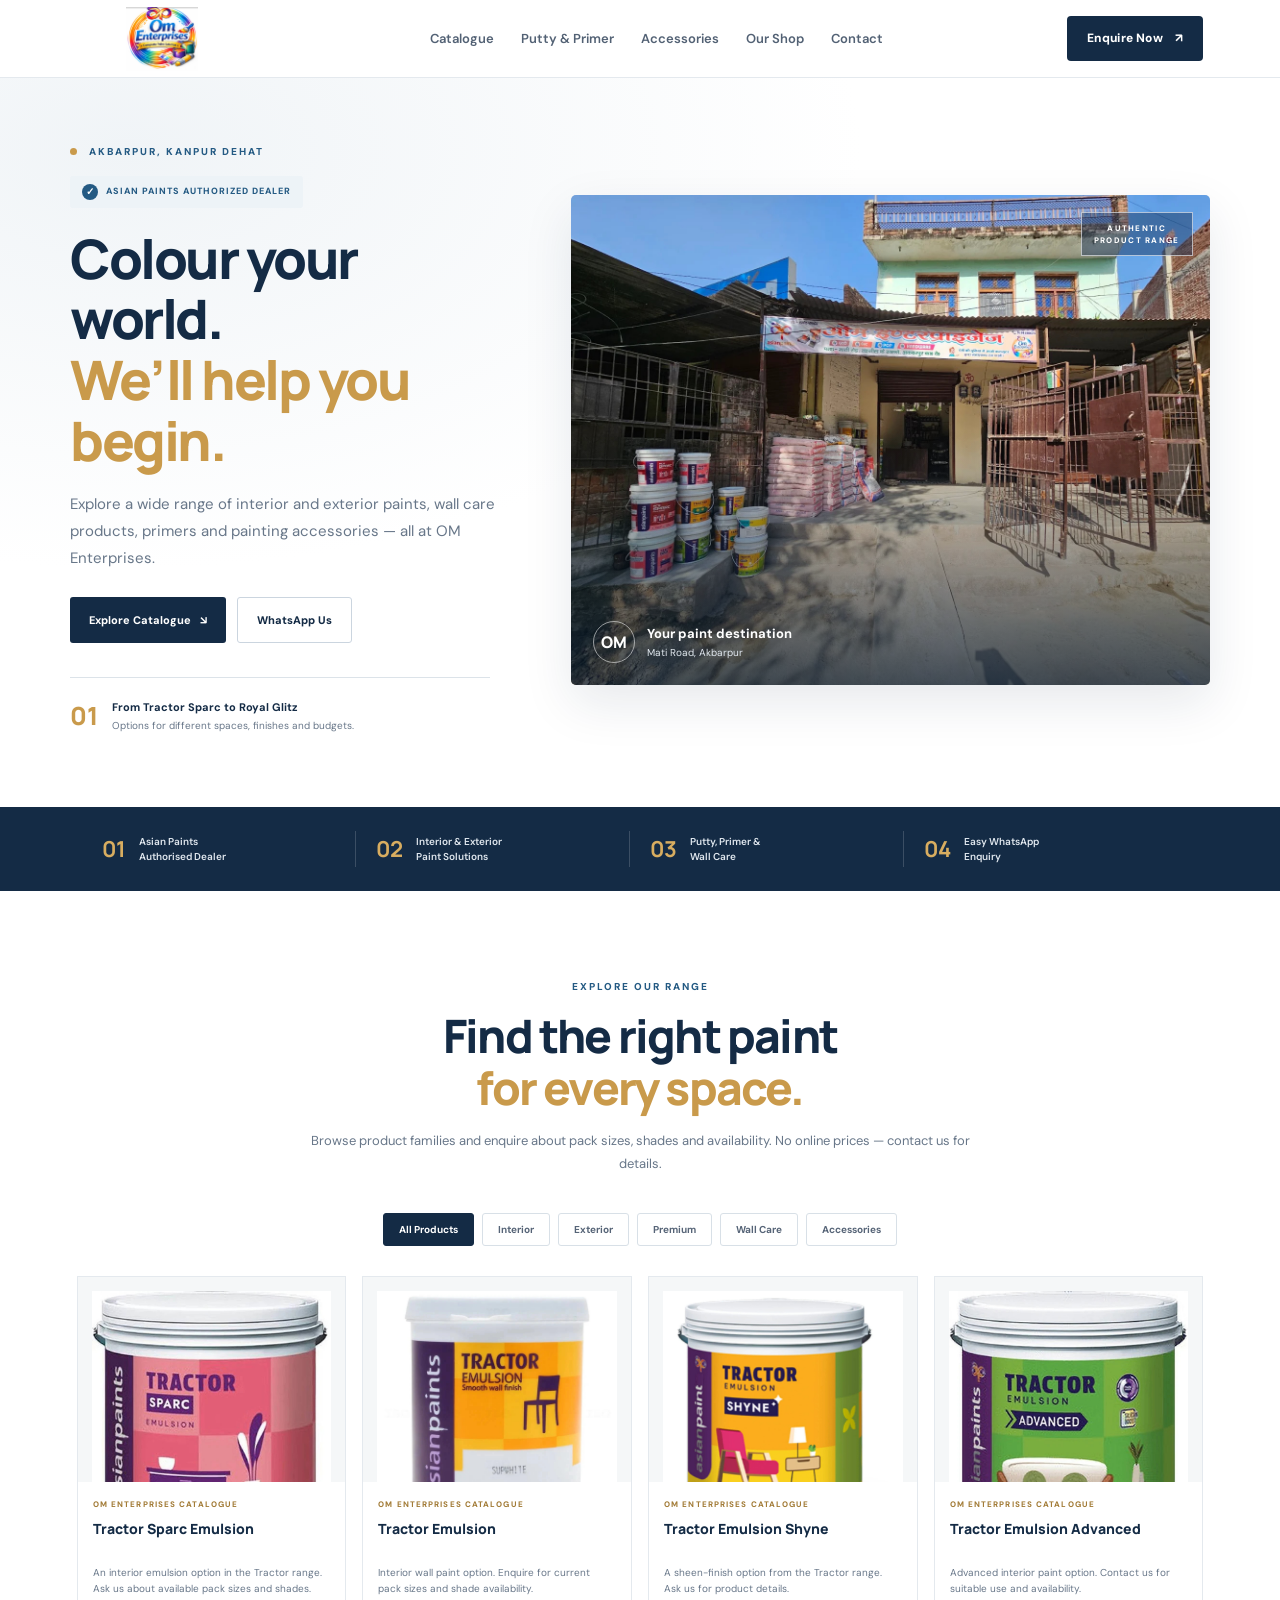
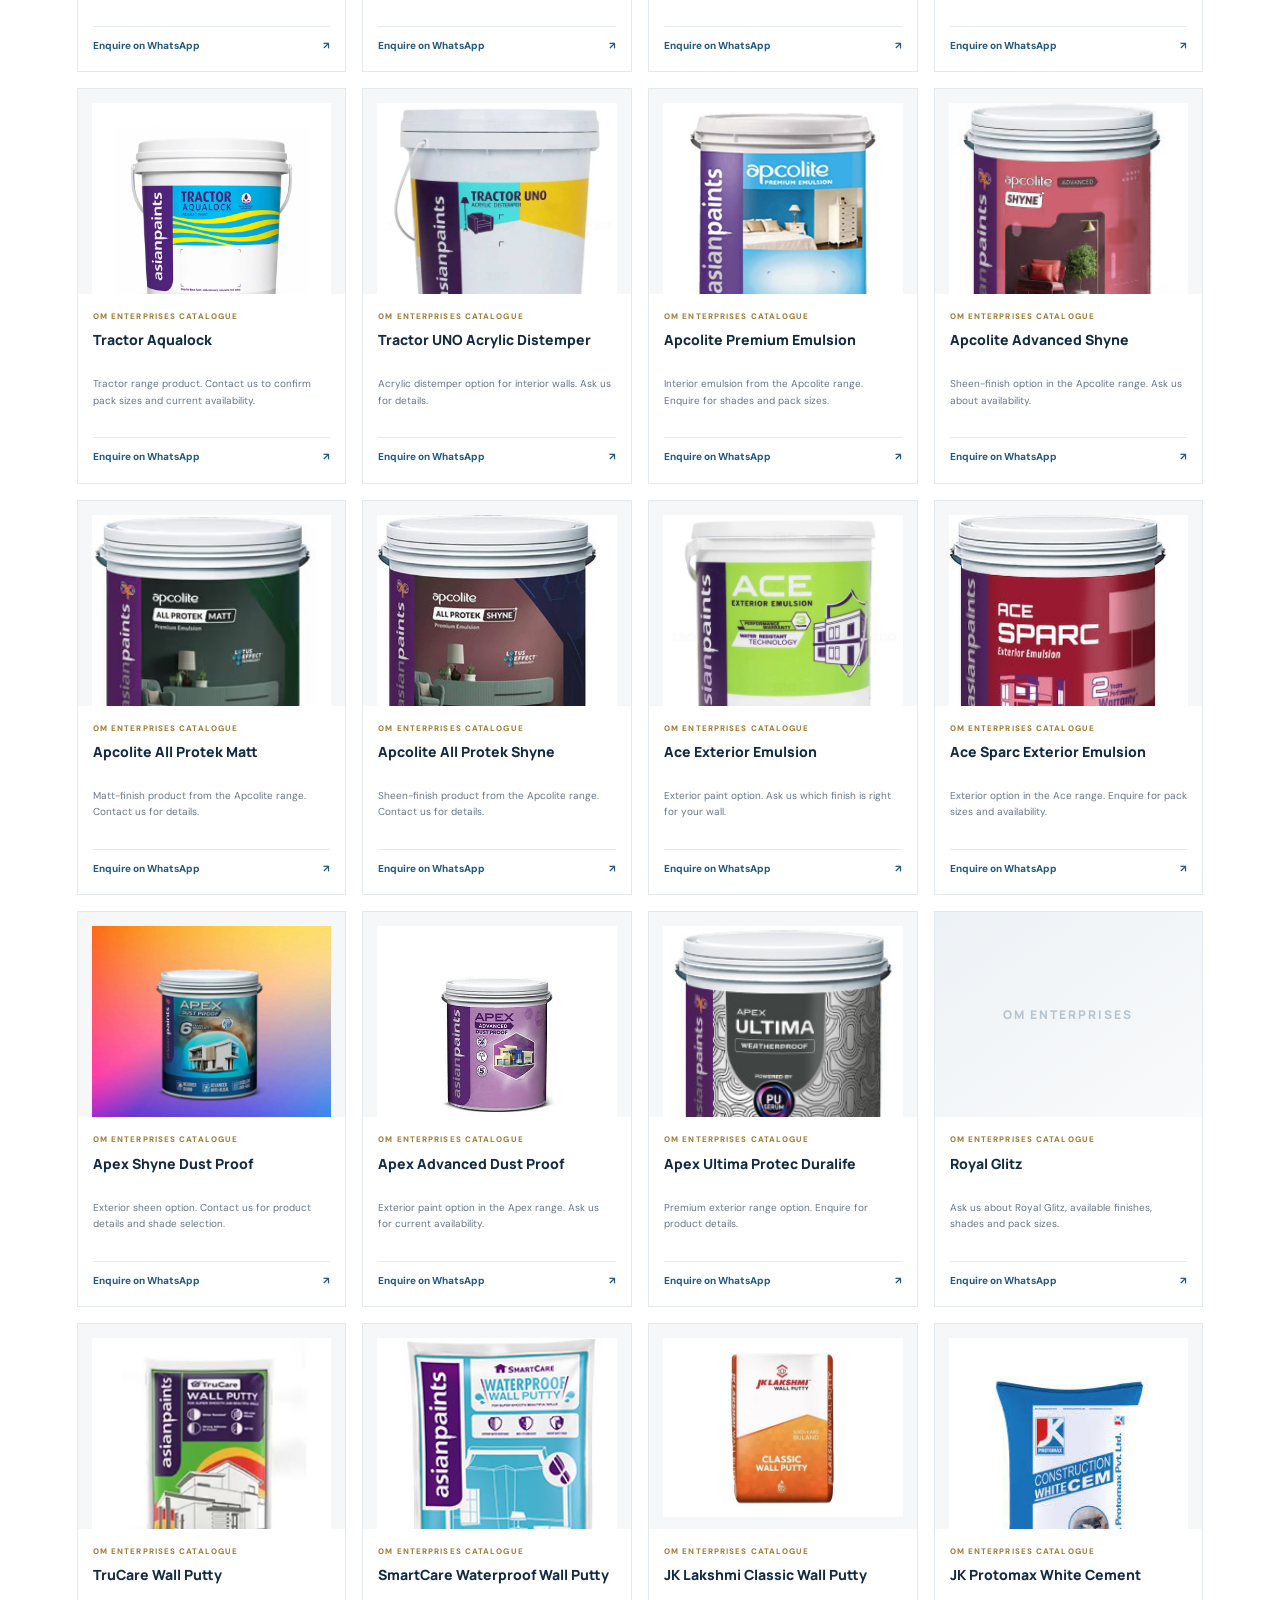
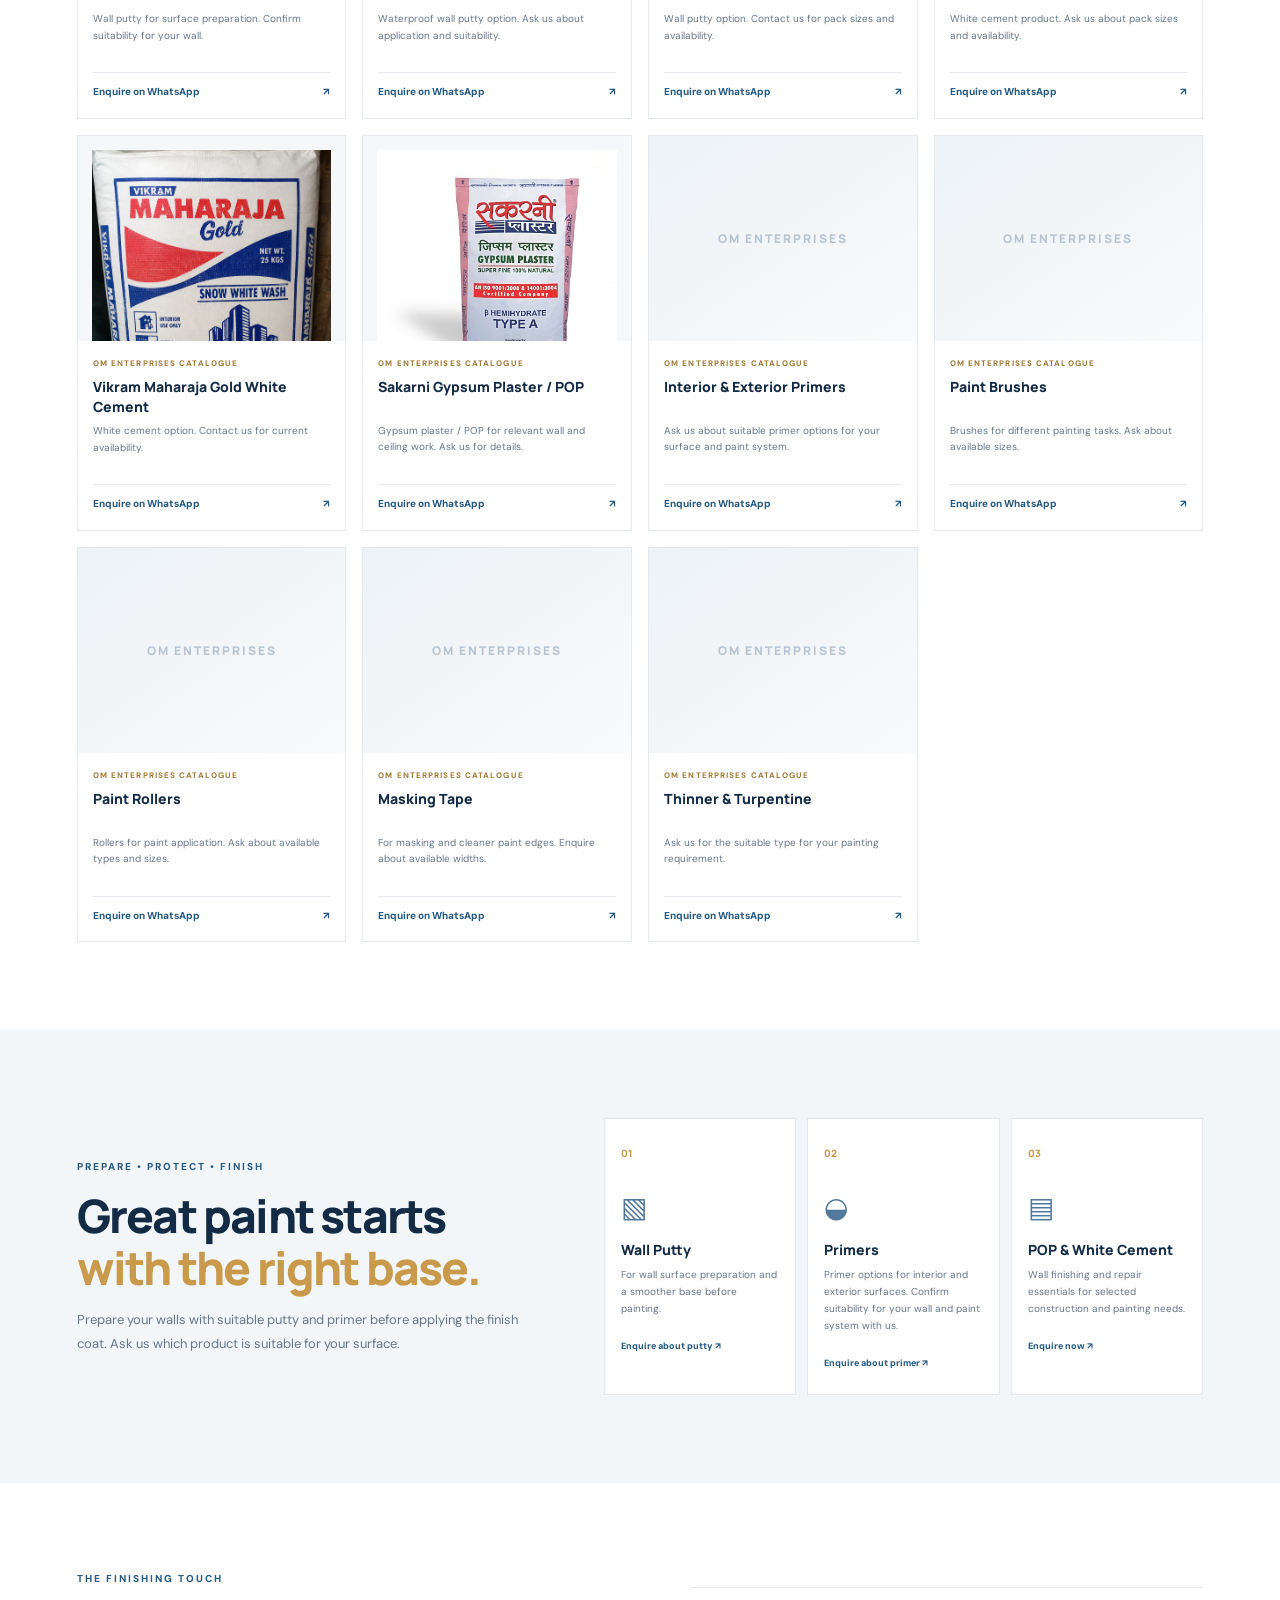
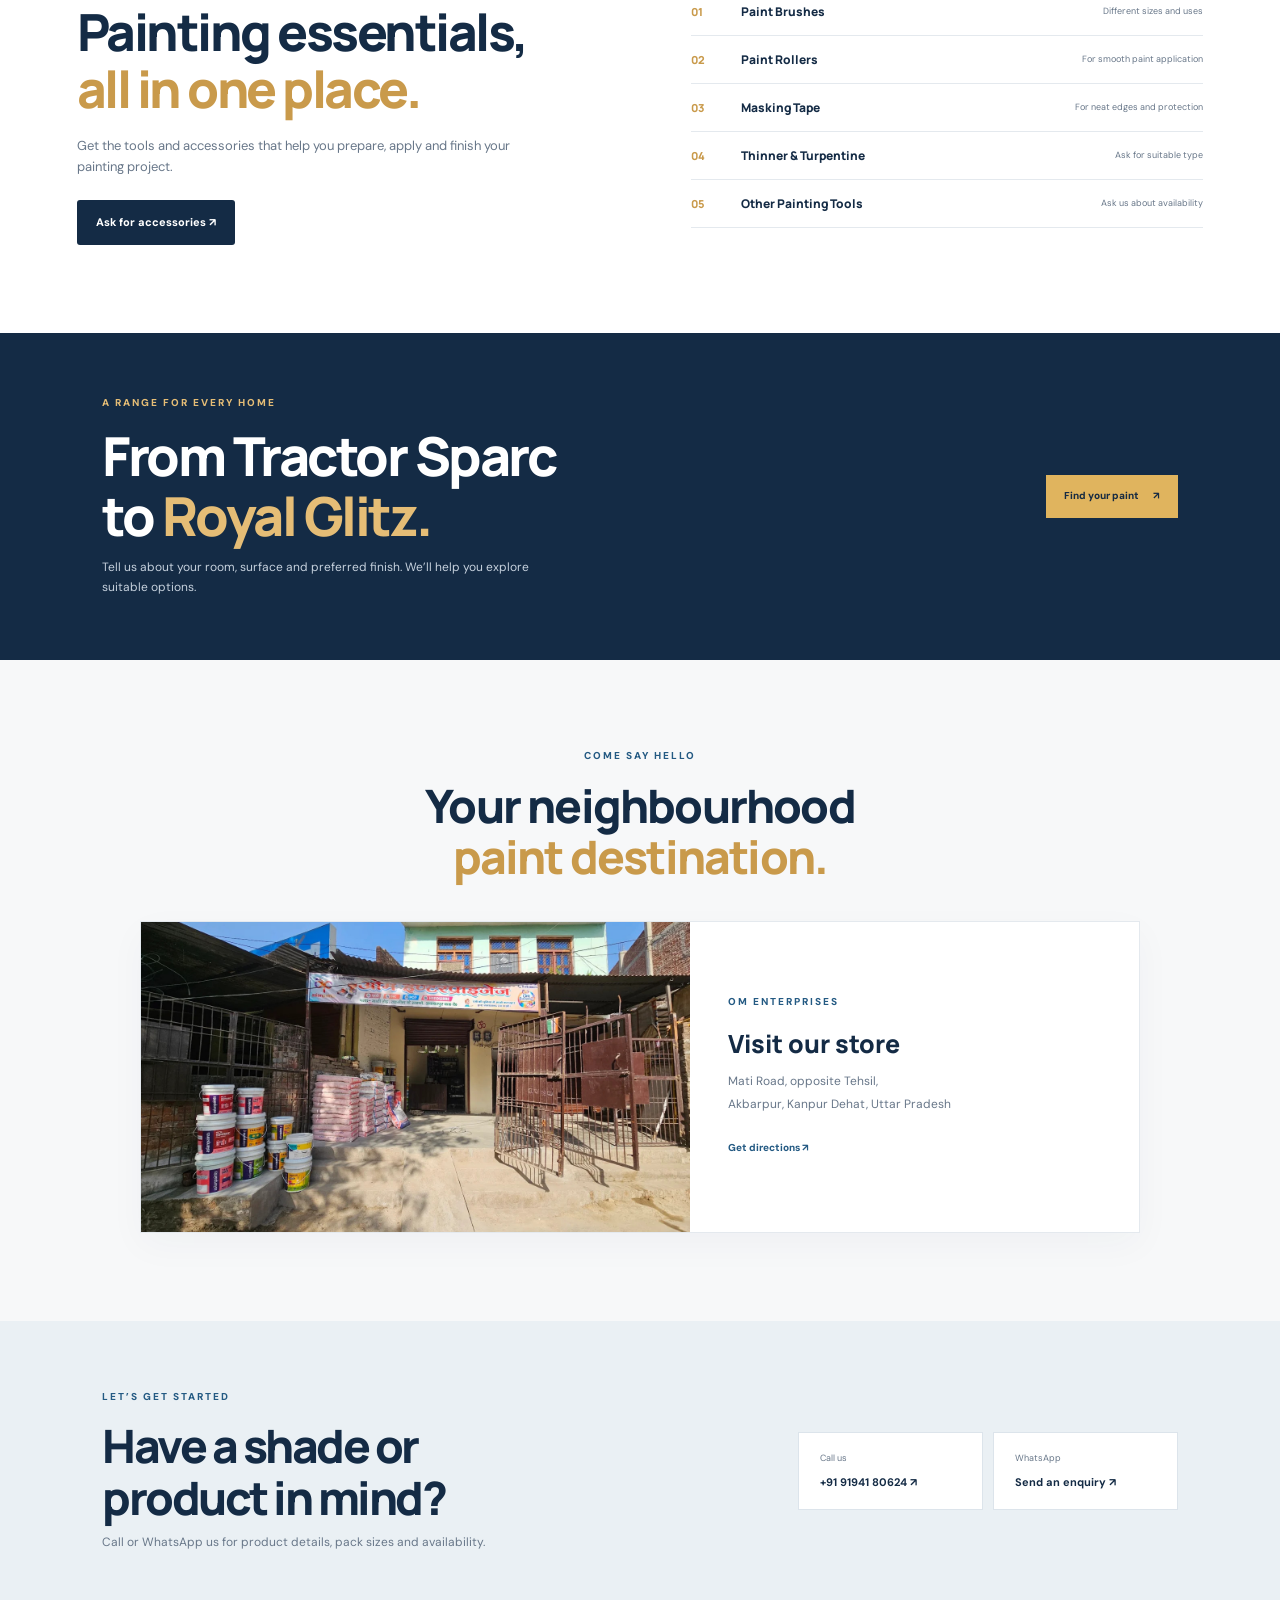
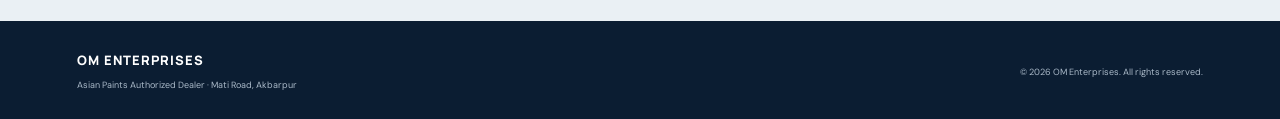
==== commit fe6054ae: "Remove overlays from product photos and move category labels below images" ====
--- a/index.html
+++ b/index.html
@@ -94,7 +94,7 @@
   const img=p.image ? '<img src="assets/products/'+encodeURIComponent(p.image).replace(/%2F/g,'/')+'" alt="'+p.name+'" loading="lazy" onerror="this.parentElement.classList.add(\'no-image\');this.remove()">' : '';
   const msg=encodeURIComponent("Hello OM Enterprises, I want to enquire about "+p.name+". Please share details and availability.");
   return '<article class="product-card">'+
-   '<div class="product-photo '+(p.image?'':'no-image')+'">'+img+'<span>'+p.category+'</span></div>'+
+   '<div class="product-photo '+(p.image?'':'no-image')+'">'+img+'</div>'+
    '<div class="product-info"><p class="product-kicker">OM ENTERPRISES CATALOGUE</p><h3>'+p.name+'</h3><p class="product-desc">'+p.desc+'</p><a href="https://wa.me/919194180624?text='+msg+'">Enquire on WhatsApp <span>↗</span></a></div></article>';
  }).join("");
 }
--- a/style.css
+++ b/style.css
@@ -1,2 +1,103 @@
-@import url('https://fonts.googleapis.com/css2?family=DM+Sans:wght@400;500;600;700&family=Manrope:wght@700;800&display=swap');
-:root{--ink:#101828;--muted:#667085;--cream:#f7f4ee;--white:#fff;--accent:#e85d3f;--accent2:#f2a65a;--dark:#16202b;--line:#e7e3db}*{box-sizing:border-box;margin:0;padding:0}html{scroll-behavior:smooth}body{font-family:'DM Sans',sans-serif;color:var(--ink);background:#fbfaf7;line-height:1.6;overflow-x:hidden}body:before{content:"";position:fixed;inset:0;pointer-events:none;z-index:-2;background:radial-gradient(circle at 8% 18%,rgba(232,93,63,.07),transparent 24%),radial-gradient(circle at 92% 65%,rgba(242,166,90,.07),transparent 25%),linear-gradient(135deg,#fff 0%,#fbfaf7 48%,#f7f4ee 100%)}body:after{content:"OM ENTERPRISES";position:fixed;left:50%;top:50%;transform:translate(-50%,-50%) rotate(-22deg);font-family:Manrope,sans-serif;font-size:clamp(65px,11vw,170px);font-weight:800;letter-spacing:9px;color:#101828;opacity:.035;white-space:nowrap;pointer-events:none;z-index:-1}a{text-decoration:none;color:inherit}.navbar{height:78px;display:flex;align-items:center;justify-content:space-between;padding:0 6%;border-bottom:1px solid rgba(231,227,219,.8);background:rgba(255,255,255,.82);backdrop-filter:blur(18px);position:sticky;top:0;z-index:50}.brand img{width:205px;height:56px;object-fit:contain}.navbar nav{display:flex;gap:24px;font-size:14px;color:#475467}.navbar nav a{transition:.25s}.navbar nav a:hover{color:var(--accent)}.nav-btn{padding:11px 20px;border-radius:12px;background:var(--dark);color:#fff;font-weight:700;font-size:13px;box-shadow:0 8px 25px #10182822;transition:.25s}.nav-btn:hover{transform:translateY(-2px)}.hero{min-height:calc(100vh - 78px);padding:6% 7%;display:grid;grid-template-columns:1fr 1fr;align-items:center;gap:5%;position:relative;isolation:isolate;background:linear-gradient(120deg,rgba(255,255,255,.95),rgba(248,245,239,.72))}.hero:before{content:"";position:absolute;width:520px;height:520px;border-radius:50%;right:-180px;top:-190px;background:radial-gradient(circle,rgba(232,93,63,.18),rgba(232,93,63,0) 68%);z-index:-1;animation:float 8s ease-in-out infinite}.hero:after{content:"";position:absolute;width:230px;height:90px;left:-50px;bottom:8%;background:linear-gradient(90deg,rgba(242,166,90,.2),transparent);border-radius:50%;filter:blur(12px);transform:rotate(-12deg);z-index:-1}.hero-copy{animation:heroIn .9s ease both}.eyebrow{font-size:11px;font-weight:800;letter-spacing:2.2px;color:var(--accent);margin-bottom:14px}.hero h1,.section h2,.why-title h2{font-family:Manrope,sans-serif;line-height:1.04;letter-spacing:-2px}.hero h1{font-size:clamp(45px,6vw,78px);max-width:720px}.hero h1 span{color:var(--accent)}.hero-text{max-width:590px;color:var(--muted);margin:25px 0 30px;font-size:17px}.actions{display:flex;gap:12px;flex-wrap:wrap}.btn{padding:14px 22px;border-radius:12px;font-weight:800;font-size:14px;transition:.25s}.primary{background:var(--accent);color:#fff;box-shadow:0 12px 28px #e85d3f30}.primary:hover{transform:translateY(-4px);box-shadow:0 17px 32px #e85d3f40}.secondary{border:1px solid #d8d3c9;background:#fff}.secondary:hover{transform:translateY(-4px);box-shadow:0 12px 28px #10182812}.hero-photo{height:560px;border-radius:34px;overflow:hidden;position:relative;background:#ddd;box-shadow:0 30px 80px #10182825;animation:photoIn 1s ease both}.hero-photo:before{content:"";position:absolute;inset:0;background:linear-gradient(135deg,transparent 50%,rgba(16,24,40,.38));z-index:1}.hero-photo:after{content:"PAINT • HARDWARE • SANITARY";position:absolute;right:24px;bottom:24px;padding:11px 15px;border:1px solid #ffffff35;border-radius:12px;background:#101828b8;color:#fff;font-size:10px;font-weight:800;letter-spacing:1.4px;backdrop-filter:blur(10px);z-index:2}.hero-photo img{width:100%;height:100%;object-fit:cover;transition:1.2s}.hero-photo:hover img{transform:scale(1.045)}.section{padding:110px 7%;position:relative}.section-heading{text-align:center;max-width:720px;margin:0 auto 55px}.section h2{font-size:clamp(35px,4.5vw,56px);margin-bottom:16px}.section-heading>p:last-child{color:var(--muted)}.category-block{max-width:1220px;margin:0 auto 85px}.category-title{display:flex;align-items:center;gap:18px;margin-bottom:28px}.category-title>span{font-family:Manrope,sans-serif;color:var(--accent);border:1px solid #f0c8bd;border-radius:50%;width:42px;height:42px;display:grid;place-items:center}.category-title h3{font-family:Manrope,sans-serif;font-size:31px;letter-spacing:-.8px}.category-title .eyebrow{margin:0 0 3px;font-size:9px}.catalog-grid{display:grid;grid-template-columns:repeat(3,1fr);gap:20px}.catalog-card{border:1px solid var(--line);border-radius:22px;background:rgba(255,255,255,.94);overflow:hidden;display:flex;flex-direction:column;transition:.35s;box-shadow:0 6px 20px #10182808}.catalog-card:hover{transform:translateY(-10px);box-shadow:0 25px 50px #10182818;border-color:#ead8cd}.product-image{height:275px;background:#faf9f6;background-repeat:no-repeat;background-size:contain;background-position:center;transition:.4s}.catalog-card:hover .product-image{transform:scale(1.045)}.catalog-body{padding:21px 22px 22px;display:flex;flex-direction:column;flex:1}.product-tag{font-size:9px;text-transform:uppercase;letter-spacing:1.7px;color:var(--accent);font-weight:800}.catalog-body h3{font-family:Manrope,sans-serif;font-size:19px;line-height:1.2;margin:8px 0}.product-bottom{margin-top:auto;padding-top:16px}.product-bottom a{display:inline-flex;padding:8px 12px;border-radius:9px;background:#fff5f2;color:var(--accent);font-size:11px;font-weight:800;transition:.25s}.product-bottom a:hover{background:var(--accent);color:#fff}.why-us{background:linear-gradient(135deg,#16202b,#263747);color:#fff;position:relative;overflow:hidden}.why-us:before{content:"";position:absolute;width:500px;height:500px;border-radius:50%;right:-180px;top:-180px;background:radial-gradient(circle,rgba(232,93,63,.25),transparent 65%)}.why-us .section-heading>p:last-child{color:#b9c2cf}.why-us .eyebrow{color:#ffb08d}.why-grid{max-width:1200px;margin:auto;display:grid;grid-template-columns:repeat(4,1fr);gap:18px;position:relative}.why-grid article{height:264px;min-height:264px;padding:0;border:1px solid #ffffff22;border-radius:22px;overflow:hidden;position:relative;background:#111c28;display:block;transition:.3s;box-shadow:0 10px 28px rgba(0,0,0,.16)}.why-grid article:hover{transform:translateY(-7px);box-shadow:0 20px 42px rgba(0,0,0,.25);border-color:#ffffff38}.why-grid article>span{position:absolute;inset:0;width:100%;height:100%;margin:0;border:0!important;border-radius:0!important;background-repeat:no-repeat!important;background-position:center!important;background-size:cover!important;display:block!important;font-size:0!important;color:transparent!important;box-shadow:none!important;mix-blend-mode:normal!important;transition:transform .45s ease}.why-grid article:hover>span{transform:scale(1.04)}.why-grid article:nth-child(1)>span{background-image:url('assets/why-us/quality-products.png')!important}.why-grid article:nth-child(2)>span{background-image:url('assets/why-us/wide-range.png')!important}.why-grid article:nth-child(3)>span{background-image:url('assets/why-us/local-services.png')!important}.why-grid article:nth-child(4)>span{background-image:url('assets/why-us/easy-enquiry.png')!important}.why-grid article:after{content:"";position:absolute;inset:35% 0 0;background:linear-gradient(to bottom,transparent,rgba(5,10,16,.88) 75%);z-index:1;pointer-events:none}.why-grid h3{position:absolute;left:20px;right:20px;bottom:42px;z-index:2;font-family:Manrope,sans-serif;font-size:20px;margin:0;color:#fff}.why-grid p{position:absolute;left:20px;right:20px;bottom:15px;z-index:2;color:#d0d5dd;font-size:11px;margin:0;white-space:nowrap;overflow:hidden;text-overflow:ellipsis}.list-section{background:rgba(255,255,255,.7)}.list-section.alt{background:rgba(247,244,238,.85)}.list-grid{max-width:1200px;margin:auto;display:grid;grid-template-columns:1fr 1fr;gap:22px}.list-grid>div{background:#fff;border:1px solid var(--line);border-radius:22px;padding:30px;transition:.3s}.list-grid>div:hover{transform:translateY(-6px);box-shadow:0 18px 40px #10182812}.list-grid h3{font-family:Manrope,sans-serif;font-size:24px;margin-bottom:18px}.list-grid ul{padding-left:20px;columns:2}.list-grid li{margin:8px 0;color:#475467;font-size:14px}.chip-list{max-width:1050px;margin:auto;display:flex;flex-wrap:wrap;justify-content:center;gap:12px}.chip-list span{background:#fff;border:1px solid #ddd6ce;border-radius:999px;padding:11px 17px;font-weight:650;font-size:13px;transition:.25s}.chip-list span:hover{transform:translateY(-4px);border-color:var(--accent);box-shadow:0 10px 22px #10182812}.gallery-card{max-width:1120px;margin:auto;border-radius:28px;overflow:hidden;border:1px solid var(--line);background:#fff;box-shadow:0 20px 55px #10182812}.gallery-card img{width:100%;height:470px;display:block;object-fit:cover}.gallery-info{padding:27px 30px;display:flex;align-items:center;justify-content:space-between;gap:25px}.gallery-info h3{font-family:Manrope,sans-serif;font-size:24px}.gallery-info p{color:var(--muted);font-size:13px;flex:1}.text-link{font-weight:800;color:var(--accent);font-size:14px}.contact-grid{display:grid;grid-template-columns:repeat(3,1fr);gap:16px;max-width:1000px;margin:auto}.contact-grid a{border:1px solid var(--line);padding:28px;border-radius:20px;background:#fff;display:grid;grid-template-columns:auto 1fr;column-gap:14px;transition:.3s}.contact-grid a:hover{transform:translateY(-6px);box-shadow:0 18px 38px #10182812}.contact-grid span{grid-row:span 2;font-size:25px}.contact-grid small{color:var(--muted);font-size:12px}footer{background:#101720;color:#fff;padding:38px 7%;display:flex;justify-content:space-between;font-size:12px}footer p{color:#98a2b3}.mobile-bar{display:none}@keyframes heroIn{from{opacity:0;transform:translateY(28px)}to{opacity:1;transform:none}}@keyframes photoIn{from{opacity:0;transform:translateX(35px) scale(.98)}to{opacity:1;transform:none}}@keyframes float{50%{transform:translate(-25px,25px)}}@media(max-width:950px){.navbar nav{gap:12px}.hero{grid-template-columns:1fr;padding-top:65px}.hero-photo{height:430px}.why-grid{grid-template-columns:1fr 1fr}.why-grid article{height:264px;min-height:264px}.catalog-grid{grid-template-columns:1fr 1fr}}@media(max-width:700px){.navbar{height:68px;padding:0 5%}.brand img{width:170px}.navbar nav,.nav-btn{display:none}.hero{padding:55px 6%;min-height:auto}.hero h1{font-size:43px}.hero-photo{height:330px;margin-top:15px}.section{padding:75px 6%}.catalog-grid,.why-grid,.list-grid,.contact-grid{grid-template-columns:1fr}.catalog-card{animation:none}.product-image{height:285px}.why-grid article{height:280px;min-height:280px}.why-grid h3{bottom:42px}.why-grid p{bottom:15px;white-space:normal}.list-grid ul{columns:1}.gallery-card img{height:280px}.gallery-info{display:block}.gallery-info p{margin:8px 0 14px}.mobile-bar{position:fixed;display:grid;grid-template-columns:repeat(3,1fr);bottom:0;left:0;right:0;background:rgba(16,23,32,.97);z-index:100;padding:8px 6px calc(8px + env(safe-area-inset-bottom));gap:5px}.mobile-bar a{color:#fff;text-align:center;font-size:12px;font-weight:700;padding:9px 3px;border-radius:8px}.mobile-bar a:hover{background:#273443}footer{padding-bottom:75px;display:block}footer>p{margin-top:15px}}@media(prefers-reduced-motion:reduce){*{scroll-behavior:auto!important;animation:none!important;transition:none!important}}
+@import url('https://fonts.googleapis.com/css2?family=DM+Sans:wght@400;500;600;700;800&family=Manrope:wght@400;500;600;700;800&display=swap');
+:root{--navy:#142b45;--blue:#245a83;--gold:#c99a4b;--ink:#1d2937;--muted:#687789;--paper:#f5f7f8;--line:#e4e9ee;--white:#fff;--shadow:0 18px 50px rgba(20,43,69,.10)}
+*{box-sizing:border-box;margin:0;padding:0}
+html{scroll-behavior:smooth;scroll-padding-top:88px}
+body{font-family:'DM Sans',sans-serif;color:var(--ink);background:#fff;line-height:1.65;overflow-x:hidden}
+a{text-decoration:none;color:inherit}
+.navbar{height:78px;padding:0 max(6%,calc((100% - 1380px)/2));display:flex;align-items:center;justify-content:space-between;background:rgba(255,255,255,.97);position:sticky;top:0;z-index:30;border-bottom:1px solid var(--line);backdrop-filter:blur(12px)}
+.brand{display:flex;align-items:center}.brand img{width:170px;height:64px;object-fit:contain}
+.navbar nav{display:flex;gap:clamp(15px,2.1vw,32px);color:#526174;font-size:13px;font-weight:600}
+.navbar nav a{transition:color .2s}.navbar nav a:hover,.text-link:hover{color:var(--gold)}
+.nav-btn{background:var(--navy);color:#fff;padding:13px 20px;border-radius:4px;font-size:12px;font-weight:800;letter-spacing:.2px;transition:background .2s}
+.nav-btn:hover,.primary:hover{background:var(--blue)}.nav-btn span,.btn span{margin-left:9px}
+.eyebrow{font-size:10px;font-weight:800;letter-spacing:2px;color:var(--blue);margin-bottom:15px}
+.live-dot{display:inline-block;width:7px;height:7px;border-radius:50%;background:var(--gold);margin-right:8px}
+.hero{max-width:1500px;margin:auto;padding:66px 5.5% 70px;display:grid;grid-template-columns:minmax(0,.82fr) minmax(0,1.18fr);gap:5%;align-items:center;min-height:620px;background:radial-gradient(ellipse at 10% 10%,#f0f4f7 0,transparent 45%)}
+.hero-copy{max-width:500px}
+.dealer-pill{display:inline-flex;align-items:center;gap:8px;background:#edf3f7;color:var(--blue);padding:8px 12px;border-radius:3px;font-size:9px;font-weight:800;letter-spacing:1px;margin-bottom:20px}
+.dealer-pill span{display:grid;place-items:center;width:16px;height:16px;border-radius:50%;background:var(--blue);color:#fff;font-size:10px}
+.hero h1,.section h2,.range-banner h2,.contact-section h2{font-family:Manrope,sans-serif;font-size:clamp(44px,4.25vw,62px);line-height:1.12;letter-spacing:-2.5px;color:var(--navy);font-weight:800;overflow-wrap:normal}
+.hero h1 em,.section h2 em,.range-banner h2 em{font-style:normal;color:var(--gold)}
+.hero-text{max-width:470px;color:var(--muted);font-size:15px;line-height:1.8;margin:20px 0 25px}
+.actions{display:flex;gap:11px;flex-wrap:wrap}.btn{display:inline-flex;align-items:center;padding:13px 19px;font-size:11px;font-weight:800;border-radius:3px;transition:background .2s,border-color .2s}
+.primary{background:var(--navy);color:#fff}.secondary{border:1px solid #cbd5df;color:var(--navy);background:#fff}.secondary:hover{border-color:var(--blue);background:#f4f7f9}
+.hero-note{display:flex;gap:14px;align-items:center;margin-top:34px;padding-top:17px;border-top:1px solid #dce3e9;max-width:420px}
+.hero-note>span{font-family:Manrope;font-size:25px;font-weight:800;color:var(--gold)}
+.hero-note p{font-size:10px;color:var(--muted);line-height:1.7}.hero-note b{color:var(--navy);font-size:11px}
+.hero-visual{height:490px;position:relative;border-radius:5px;overflow:hidden;background:#e5e9ed;box-shadow:var(--shadow)}
+.hero-visual>img{width:100%;height:100%;object-fit:cover;object-position:center 54%;display:block}
+.hero-visual:after{content:"";position:absolute;inset:48% 0 0;background:linear-gradient(transparent,rgba(7,26,48,.72))}
+.visual-label{position:absolute;z-index:2;bottom:22px;left:22px;display:flex;align-items:center;gap:12px;color:#fff}
+.visual-label>span{width:42px;height:42px;display:grid;place-items:center;border:1px solid #ffffff88;border-radius:50%;font-family:Manrope;font-weight:800}
+.visual-label b,.visual-label small{display:block}.visual-label b{font-size:13px}.visual-label small{font-size:10px;color:#e1e8ef}
+.visual-stamp{position:absolute;right:17px;top:17px;z-index:2;padding:9px 12px;border:1px solid #ffffff99;color:#fff;font-size:8px;line-height:1.5;font-weight:800;letter-spacing:1.3px;text-align:center;background:#102b5070}
+.trust-strip{display:grid;grid-template-columns:repeat(4,1fr);background:var(--navy);color:#fff;padding:24px max(8%,calc((100% - 1280px)/2));gap:20px}
+.trust-strip>div{display:flex;align-items:center;gap:13px;border-right:1px solid #ffffff2b}.trust-strip>div:last-child{border:0}
+.trust-strip b{font-family:Manrope;font-size:22px;color:#d8ad60}.trust-strip span{font-size:10px;line-height:1.5;color:#e1e8ef;font-weight:600}
+.section{padding:88px max(6%,calc((100% - 1320px)/2))}
+.section-heading{text-align:center;max-width:690px;margin:0 auto 38px}.section-heading.left{text-align:left;margin:0;max-width:520px}
+.section-heading h2{font-size:clamp(36px,3.6vw,49px);letter-spacing:-1.8px}
+.section-heading>p:last-child{font-size:13px;color:var(--muted);margin-top:15px;line-height:1.8}
+.filter-row{display:flex;justify-content:center;gap:8px;flex-wrap:wrap;margin:0 auto 30px}
+.filter{border:1px solid #d8e0e7;background:#fff;color:#566477;border-radius:3px;padding:9px 15px;font:700 10px 'DM Sans';cursor:pointer;transition:.2s}
+.filter.active,.filter:hover{background:var(--navy);color:#fff;border-color:var(--navy)}
+.product-grid{max-width:1280px;margin:auto;display:grid;grid-template-columns:repeat(4,minmax(0,1fr));gap:16px}
+.product-card{border:1px solid var(--line);background:#fff;transition:transform .25s,box-shadow .25s,border-color .25s;min-width:0}
+.product-card:hover{transform:translateY(-4px);box-shadow:0 14px 32px #102b5015;border-color:#c5d2df}
+.product-photo{height:205px;background:#f5f7f8;position:relative;display:grid;place-items:center;overflow:hidden}
+.product-photo img{width:100%;height:100%;object-fit:contain;padding:14px;transition:transform .35s}
+.product-card:hover .product-photo img{transform:scale(1.04)}
+.product-photo>span{position:absolute;left:10px;top:10px;background:#fff;color:var(--blue);font-size:8px;font-weight:800;letter-spacing:.8px;text-transform:uppercase;padding:5px 8px}
+.product-photo.no-image{background:linear-gradient(145deg,#edf2f6,#f9fafb)}
+.product-photo.no-image:after{content:"OM ENTERPRISES";font:800 12px Manrope;letter-spacing:2px;color:#b7c4d0}
+.product-info{padding:16px 15px 17px}.product-kicker{font-size:8px;color:#a27b36;font-weight:800;letter-spacing:1.1px}
+.product-info h3{font:800 14px Manrope;color:var(--navy);margin:7px 0;line-height:1.4;min-height:39px}
+.product-desc{font-size:10px;color:var(--muted);line-height:1.65;min-height:48px}
+.product-info>a{display:flex;justify-content:space-between;align-items:center;margin-top:13px;padding-top:11px;border-top:1px solid var(--line);font-size:10px;font-weight:800;color:var(--blue)}
+.product-info>a:hover{color:#a9782d}
+.wallcare-section{background:#f3f6f8;display:grid;grid-template-columns:.88fr 1.12fr;gap:5%;align-items:center}
+.wallcare-grid{display:grid;grid-template-columns:repeat(3,1fr);gap:11px}
+.wallcare-grid article{background:#fff;padding:20px 16px;position:relative;min-height:235px;border:1px solid #e2e8ed}
+.wallcare-grid .number{font:800 10px Manrope;color:var(--gold)}.wall-icon{font-size:28px;color:#52799c;margin:19px 0 9px}
+.wallcare-grid h3{font:800 14px Manrope;color:var(--navy)}.wallcare-grid p{font-size:10px;color:var(--muted);margin:7px 0 14px;line-height:1.7}
+.wallcare-grid a{font-size:9px;color:var(--blue);font-weight:800}
+.accessories-section{display:grid;grid-template-columns:1fr 1fr;gap:9%;align-items:center}
+.accessories-copy h2{font-size:clamp(38px,4vw,54px)}
+.accessories-copy>p:not(.eyebrow){color:var(--muted);font-size:13px;max-width:450px;margin:17px 0 23px}
+.accessory-list{border-top:1px solid var(--line)}
+.accessory-list>div{display:grid;grid-template-columns:38px 1fr auto;align-items:center;gap:12px;padding:15px 0;border-bottom:1px solid var(--line)}
+.accessory-list span{font:800 11px Manrope;color:var(--gold)}.accessory-list b{font:800 12px Manrope;color:var(--navy)}
+.accessory-list small{font-size:9px;color:var(--muted);text-align:right}
+.range-banner{padding:62px max(8%,calc((100% - 1280px)/2));display:flex;justify-content:space-between;align-items:center;gap:28px;background:var(--navy);color:#fff}
+.range-banner .eyebrow{color:#e5bd76}.range-banner h2{font-size:clamp(38px,4.2vw,55px);color:#fff}
+.range-banner h2 em{color:#e5bd76}.range-banner p:not(.eyebrow){font-size:12px;color:#c6d1dd;max-width:470px;margin-top:12px}
+.range-banner>a{padding:13px 18px;background:#e0b45e;color:#172b42;font-size:10px;font-weight:800;white-space:nowrap}
+.range-banner>a span{margin-left:12px}
+.shop-section{background:#f7f8f9}.shop-card{max-width:1000px;margin:auto;display:grid;grid-template-columns:1.1fr .9fr;background:#fff;border:1px solid var(--line);box-shadow:0 12px 35px #102b5009}
+.shop-card img{width:100%;height:310px;object-fit:cover}.shop-card>div{padding:38px;align-self:center}
+.shop-card h3{font:800 25px Manrope;color:var(--navy);margin-bottom:9px}
+.shop-card>div>p:not(.eyebrow){font-size:12px;color:var(--muted);line-height:1.9;margin-bottom:17px}
+.text-link{font-size:10px;color:var(--blue);font-weight:800}
+.contact-section{padding:68px max(8%,calc((100% - 1280px)/2));background:#eaf0f4;display:flex;justify-content:space-between;align-items:center;gap:35px}
+.contact-section h2{font-size:clamp(35px,3.7vw,46px)}.contact-section>div:first-child>p:not(.eyebrow){font-size:12px;color:var(--muted);margin-top:10px}
+.contact-actions{display:flex;gap:10px}.contact-actions a{background:#fff;padding:18px 21px;min-width:185px;border:1px solid #dce4eb;transition:border .2s}
+.contact-actions a:hover{border-color:var(--gold)}.contact-actions span,.contact-actions b{display:block}
+.contact-actions span{font-size:9px;color:var(--muted);margin-bottom:7px}.contact-actions b{font-size:11px;color:var(--navy)}
+footer{padding:26px max(6%,calc((100% - 1320px)/2));background:#0b1d32;color:#fff;display:flex;justify-content:space-between;align-items:center;gap:20px}
+footer b{font:800 13px Manrope;letter-spacing:1px}footer p{font-size:9px;color:#aab9c8;margin-top:5px}
+.mobile-bar{display:none}
+@media(max-width:1050px){.navbar{padding:0 4%}.navbar nav{gap:13px;font-size:12px}.hero{padding-left:5%;padding-right:5%;grid-template-columns:.9fr 1.1fr;gap:4%}.hero h1{font-size:clamp(43px,5vw,56px)}.hero-visual{height:440px}.product-grid{grid-template-columns:repeat(3,minmax(0,1fr))}.wallcare-section{grid-template-columns:1fr}.section-heading.left{max-width:650px;margin-bottom:28px}}
+@media(max-width:760px){.navbar{height:66px;padding:0 5%}.brand img{width:145px;height:54px}.navbar nav,.nav-btn{display:none}
+.hero{grid-template-columns:1fr;padding:43px 6% 38px;gap:27px;min-height:0}.hero-copy{max-width:none}.hero h1{font-size:clamp(40px,10vw,51px);letter-spacing:-1.8px}.hero-text{font-size:13px;margin:16px 0 20px}.hero-visual{height:300px}.hero-note{margin-top:25px}.trust-strip{grid-template-columns:1fr 1fr;padding:19px 7%;gap:16px}.trust-strip>div:nth-child(2){border:0}.trust-strip b{font-size:19px}
+.section{padding:65px 6%}.section-heading{margin-bottom:28px}.section-heading h2{font-size:37px}.product-grid{grid-template-columns:1fr 1fr;gap:10px}.product-photo{height:155px}.product-info{padding:12px 10px}.product-info h3{font-size:12px;min-height:36px}.product-desc{font-size:9px;min-height:60px}.product-info>a{font-size:9px}
+.filter-row{justify-content:flex-start;overflow-x:auto;flex-wrap:nowrap;padding-bottom:7px}.filter{white-space:nowrap}
+.wallcare-grid{grid-template-columns:1fr}.wallcare-grid article{min-height:0}.wall-icon{margin:11px 0 5px}
+.accessories-section{grid-template-columns:1fr;gap:26px}.accessory-list small{max-width:110px}
+.range-banner{padding:47px 7%;display:block}.range-banner>a{display:inline-block;margin-top:22px}
+.shop-card{grid-template-columns:1fr}.shop-card img{height:220px}.shop-card>div{padding:24px}
+.contact-section{padding:48px 7%;display:block}.contact-actions{margin-top:22px;display:grid;grid-template-columns:1fr 1fr}.contact-actions a{min-width:0;padding:14px}
+footer{padding:23px 7% 76px;display:block}footer>p{margin-top:11px}
+.mobile-bar{position:fixed;bottom:0;left:0;right:0;display:grid;grid-template-columns:repeat(3,1fr);background:#0b1d32;z-index:40;padding:7px 5px calc(7px + env(safe-area-inset-bottom));gap:5px}
+.mobile-bar a{color:#fff;text-align:center;font-size:11px;font-weight:800;padding:9px 3px}}
+@media(max-width:380px){.product-grid{grid-template-columns:1fr}.product-photo{height:210px}.hero h1{font-size:39px}.contact-actions{grid-template-columns:1fr}}
+@media(prefers-reduced-motion:reduce){*{scroll-behavior:auto!important;transition:none!important;animation:none!important}}
